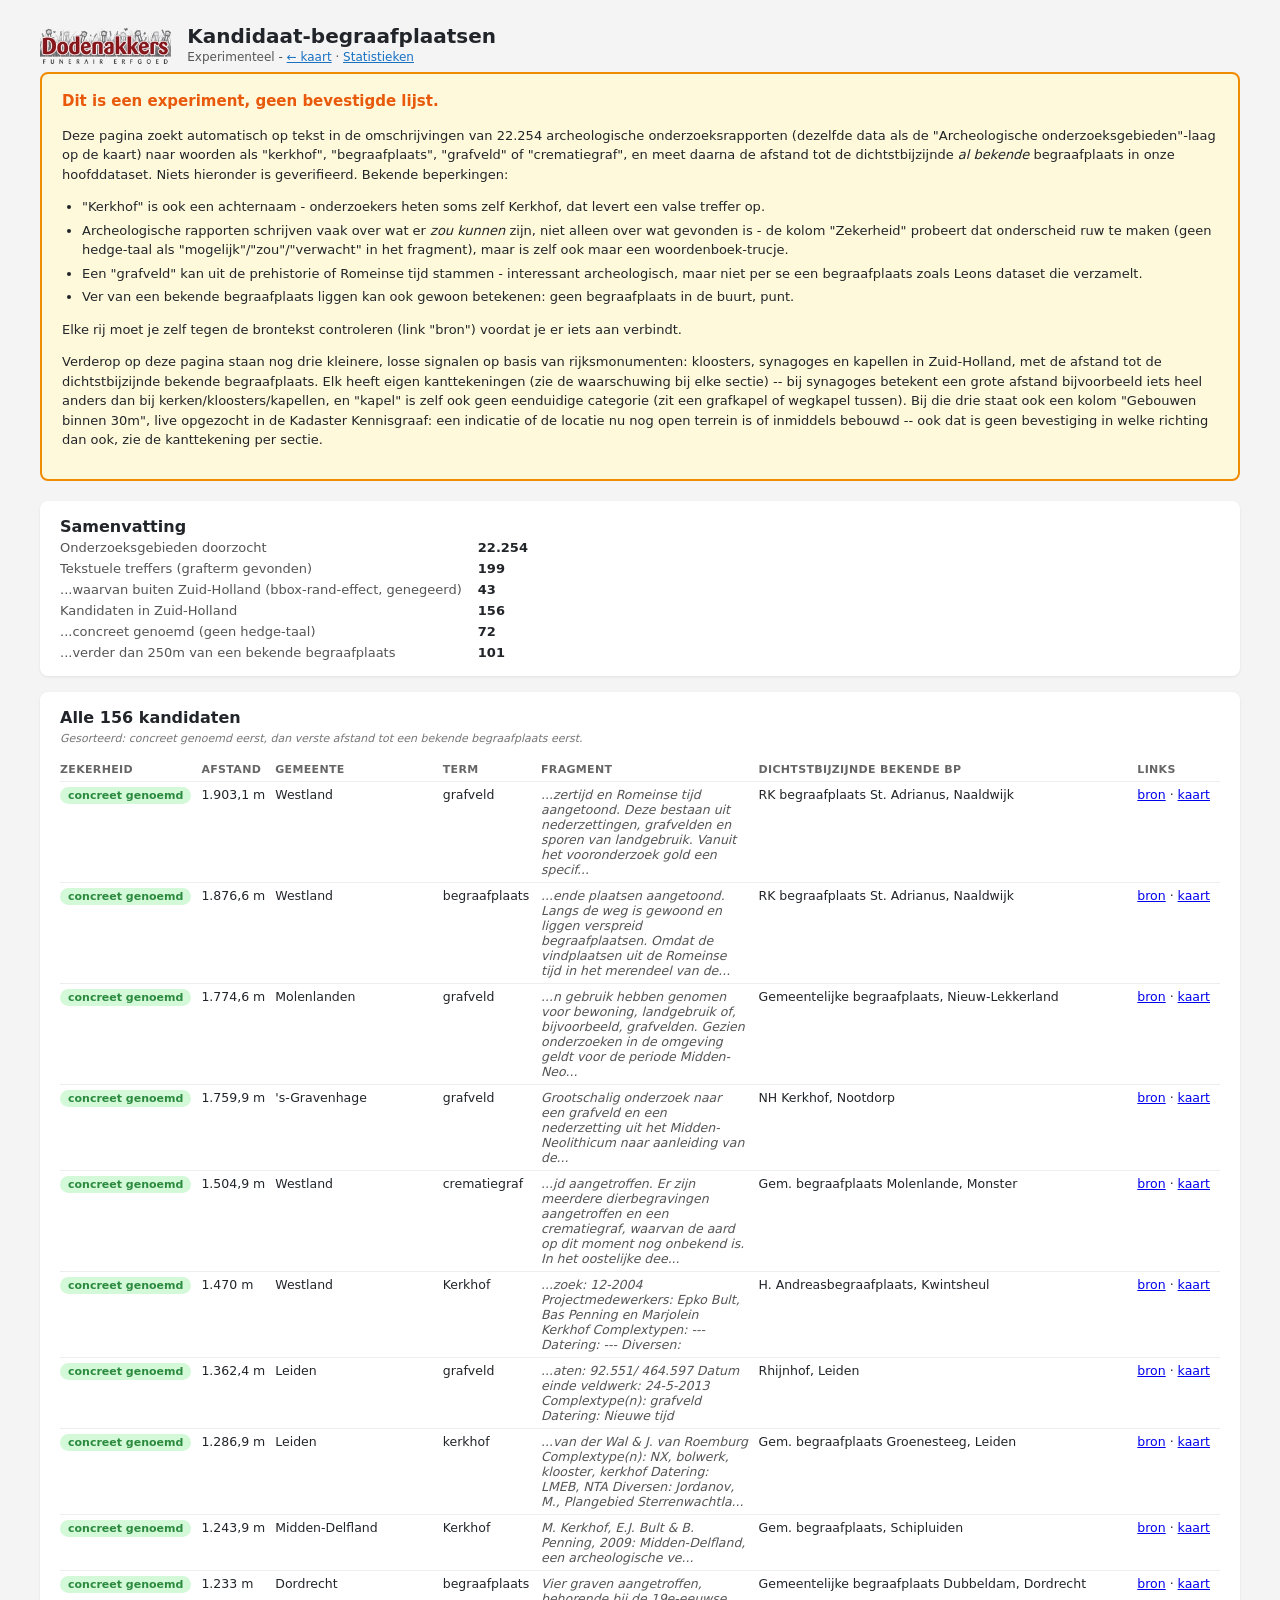
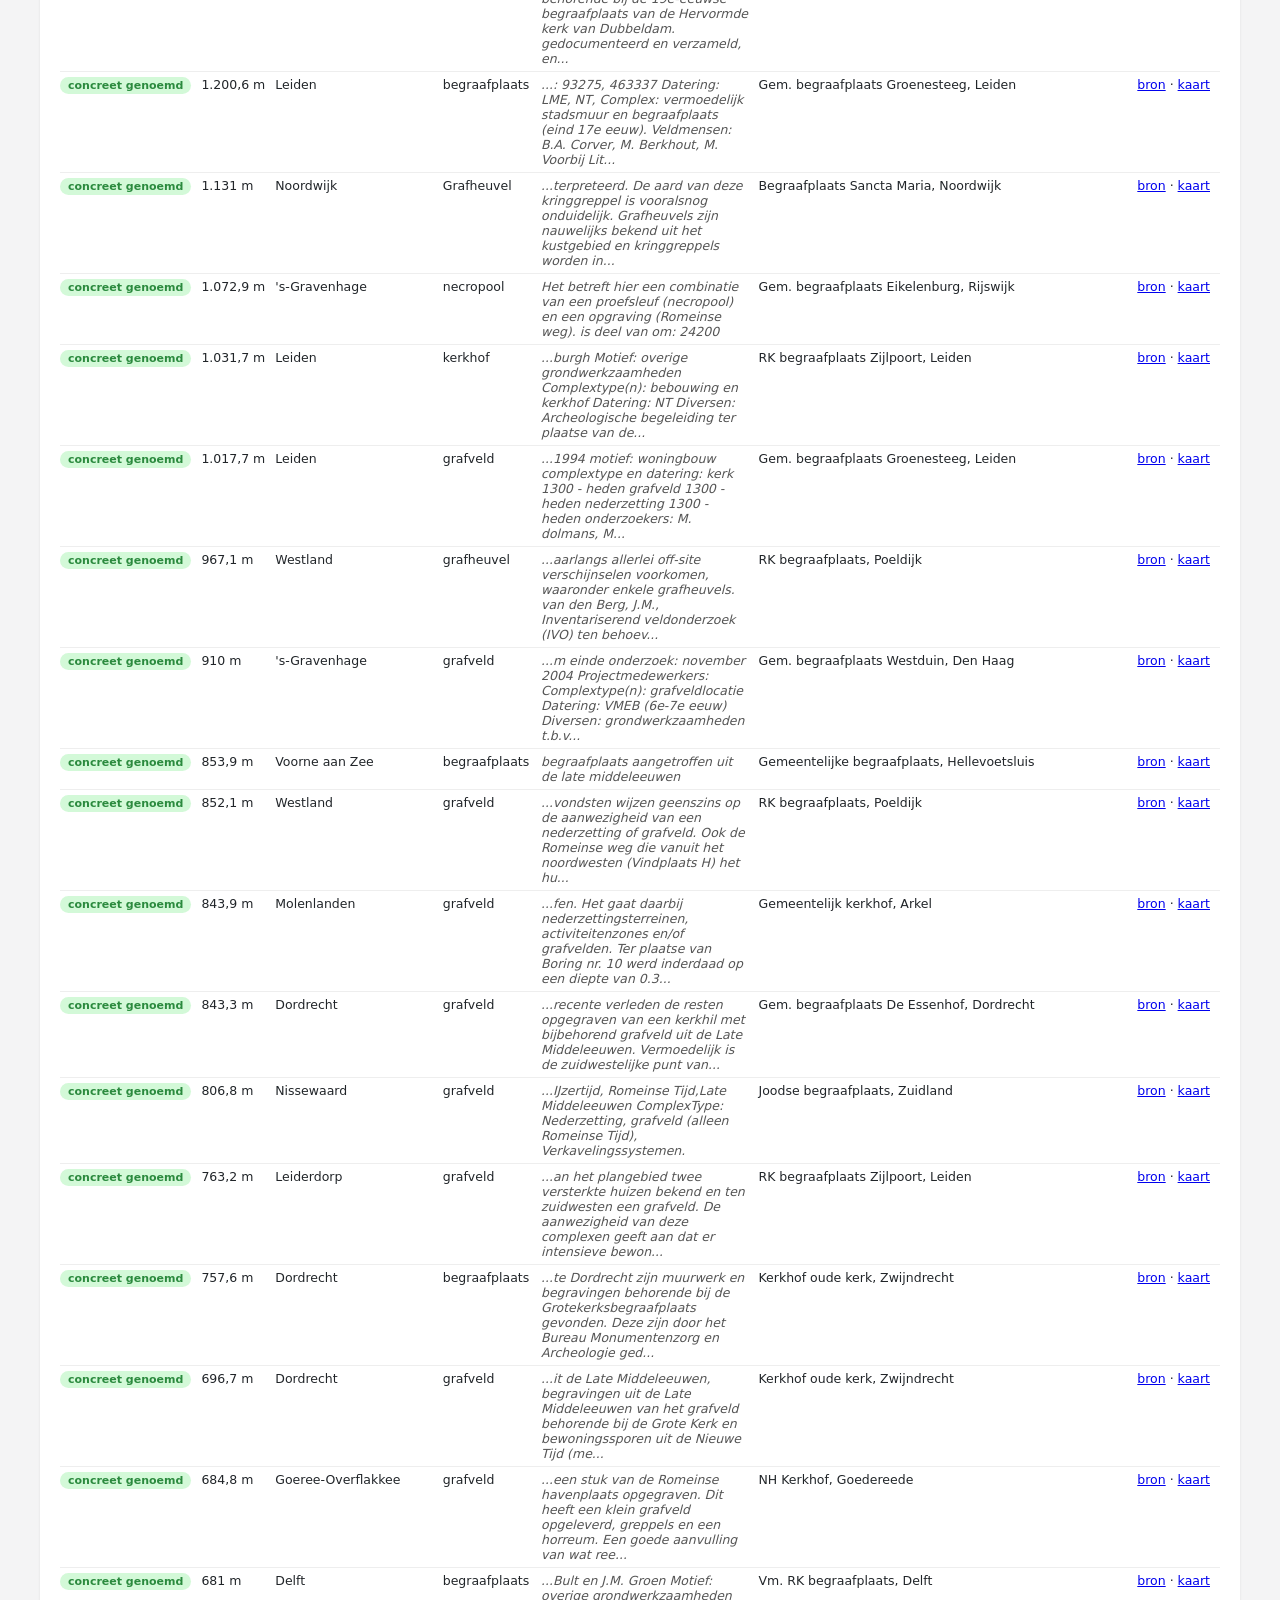
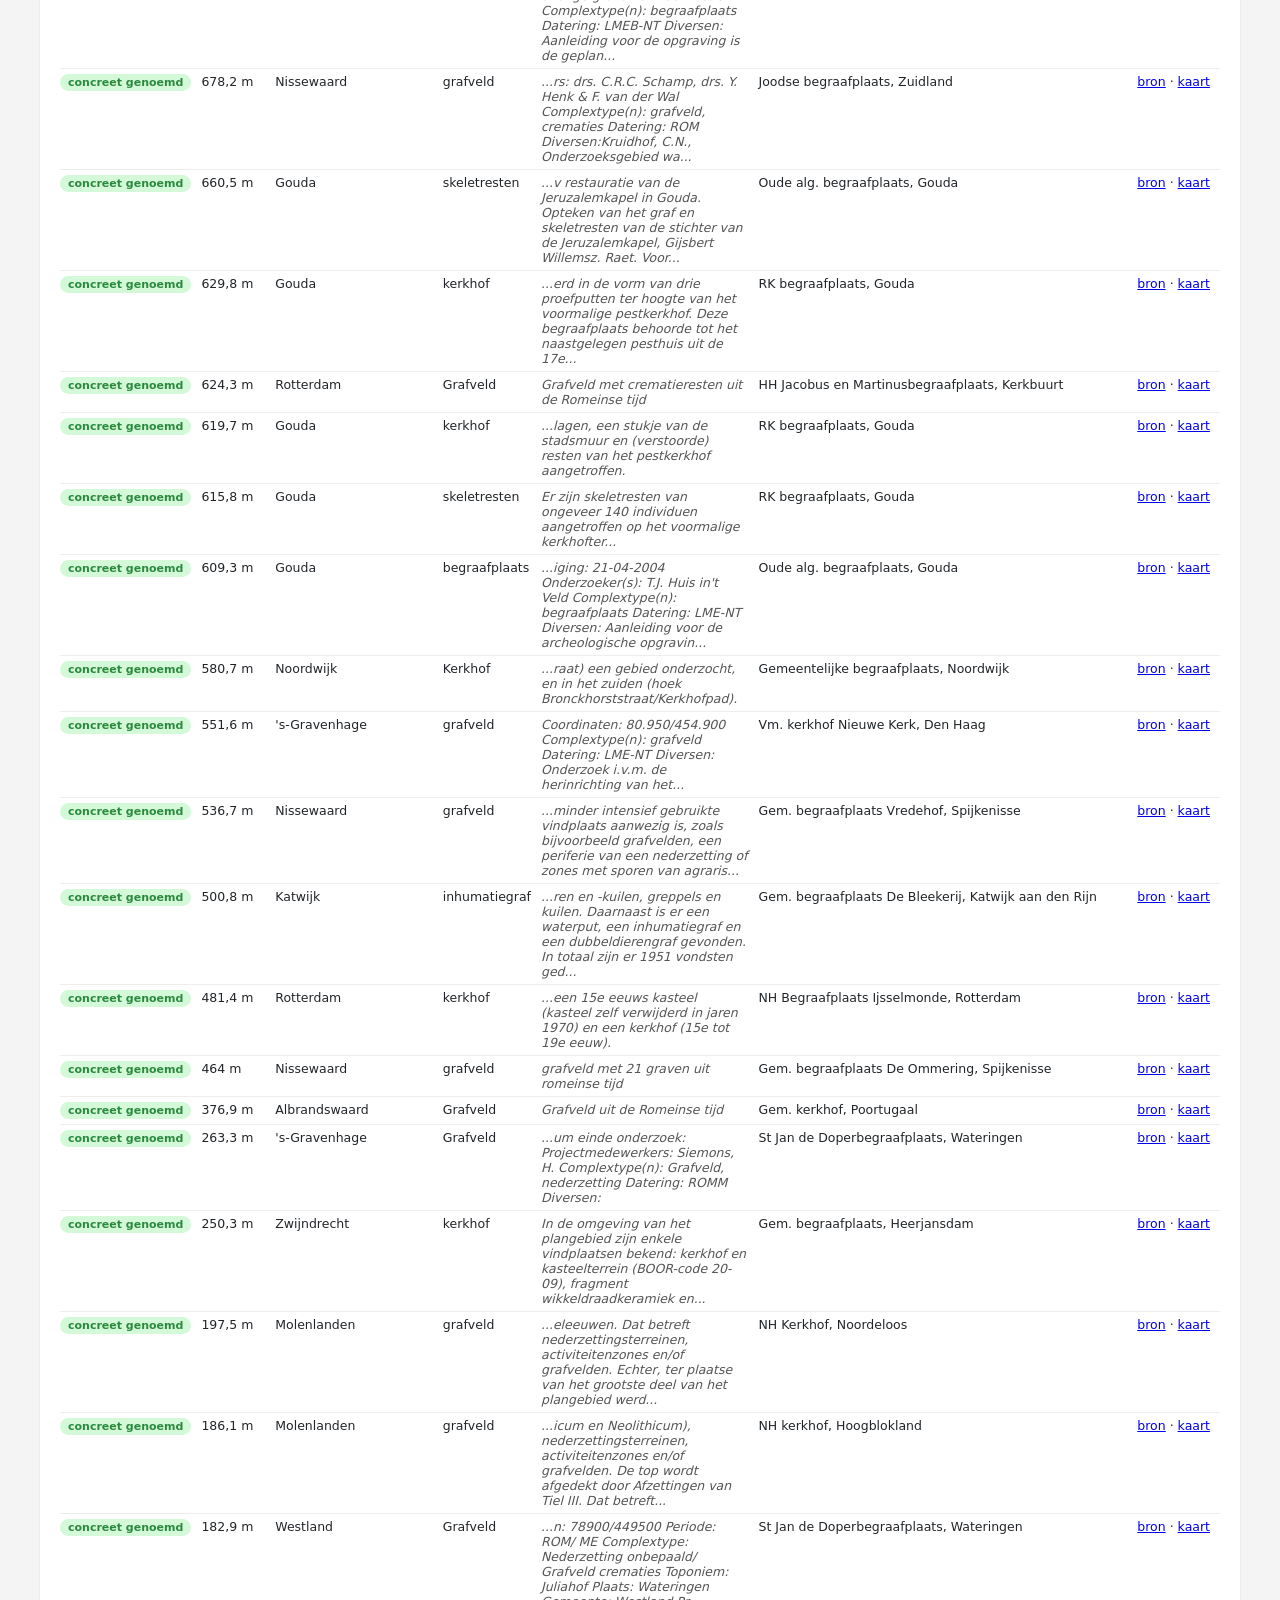
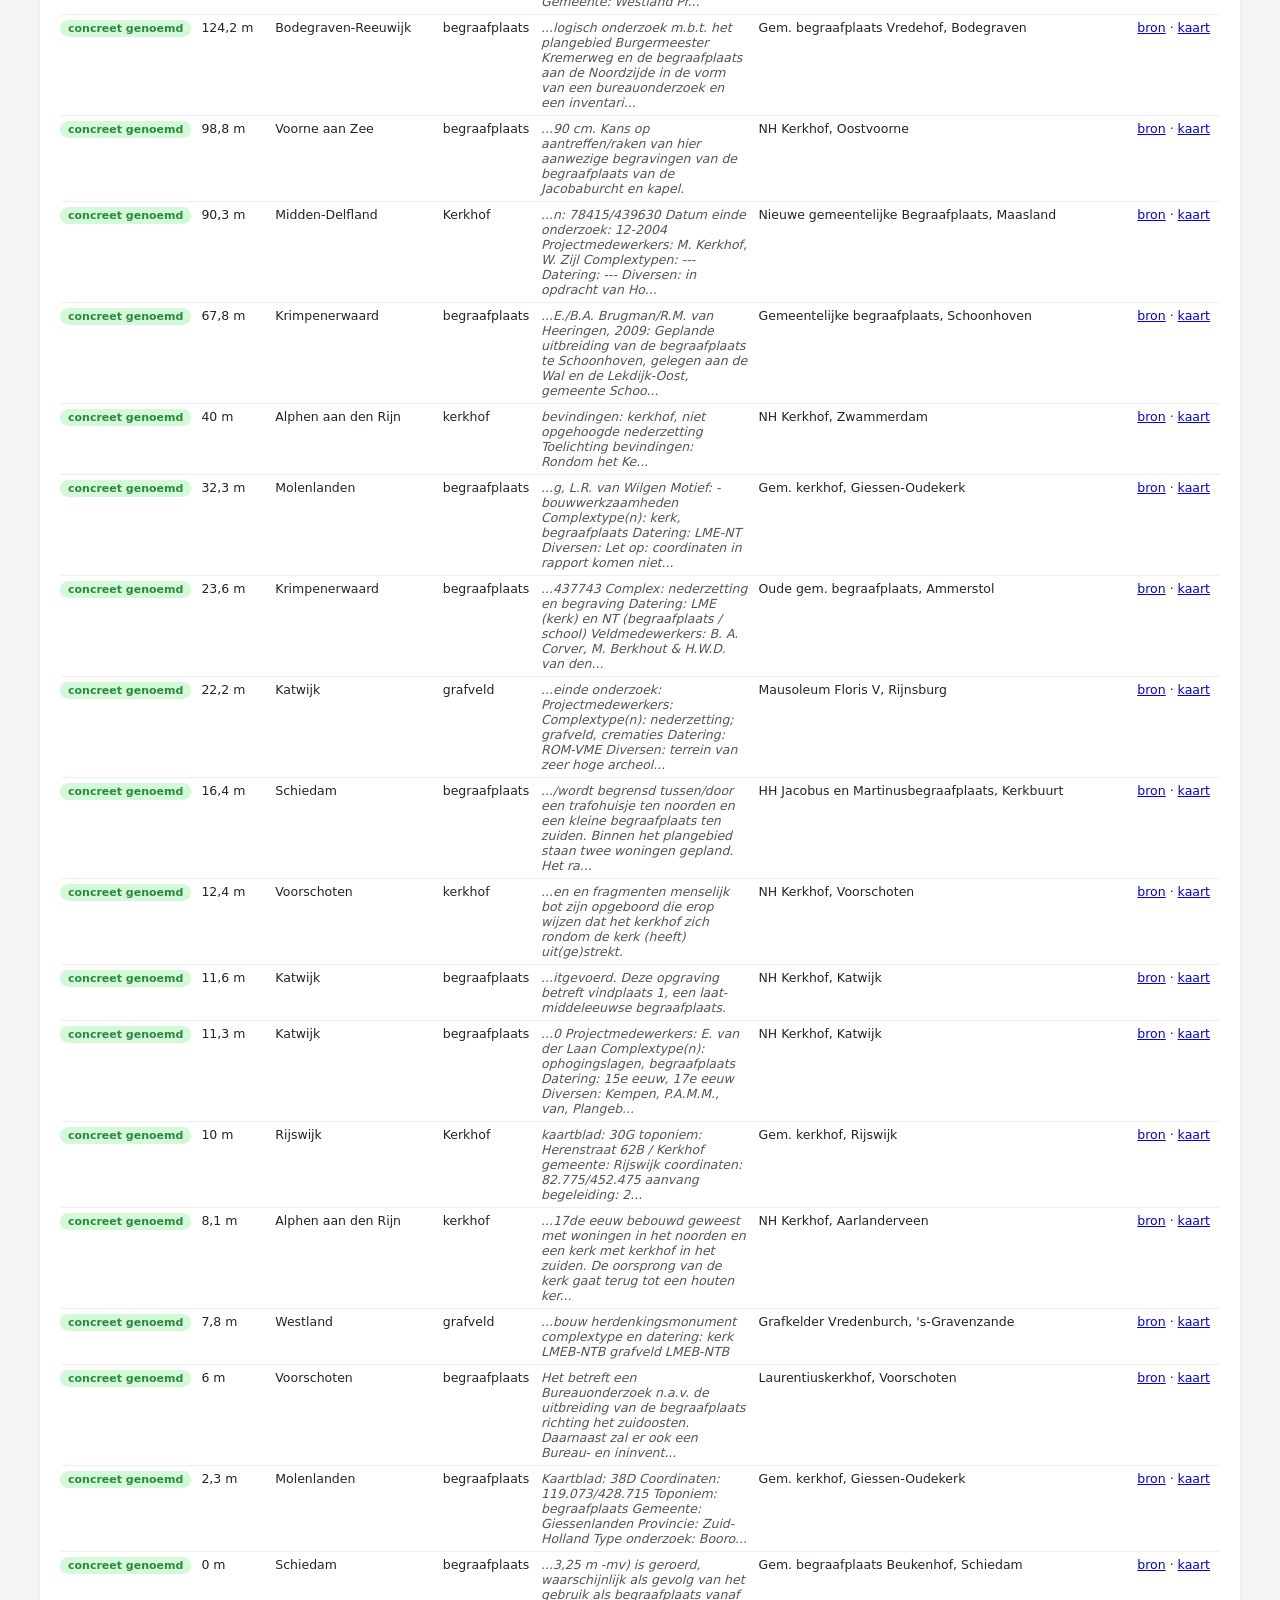
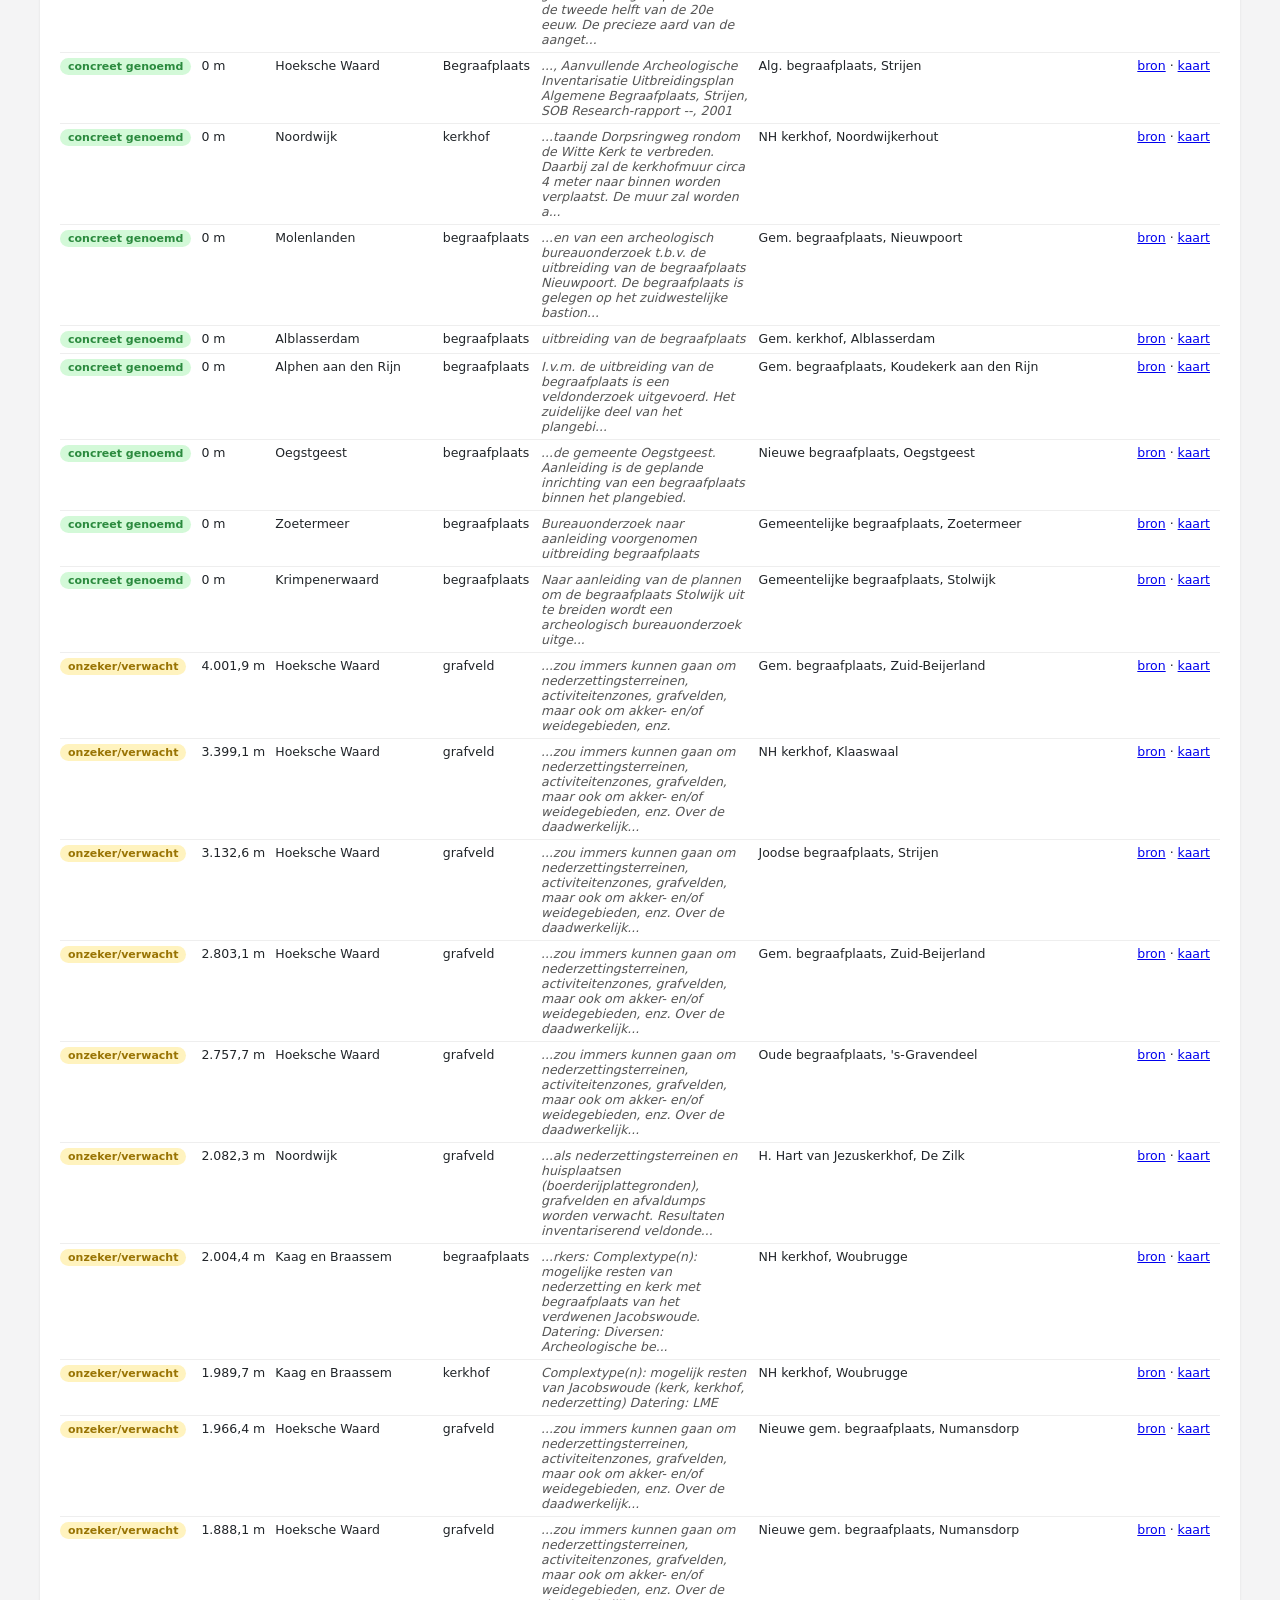
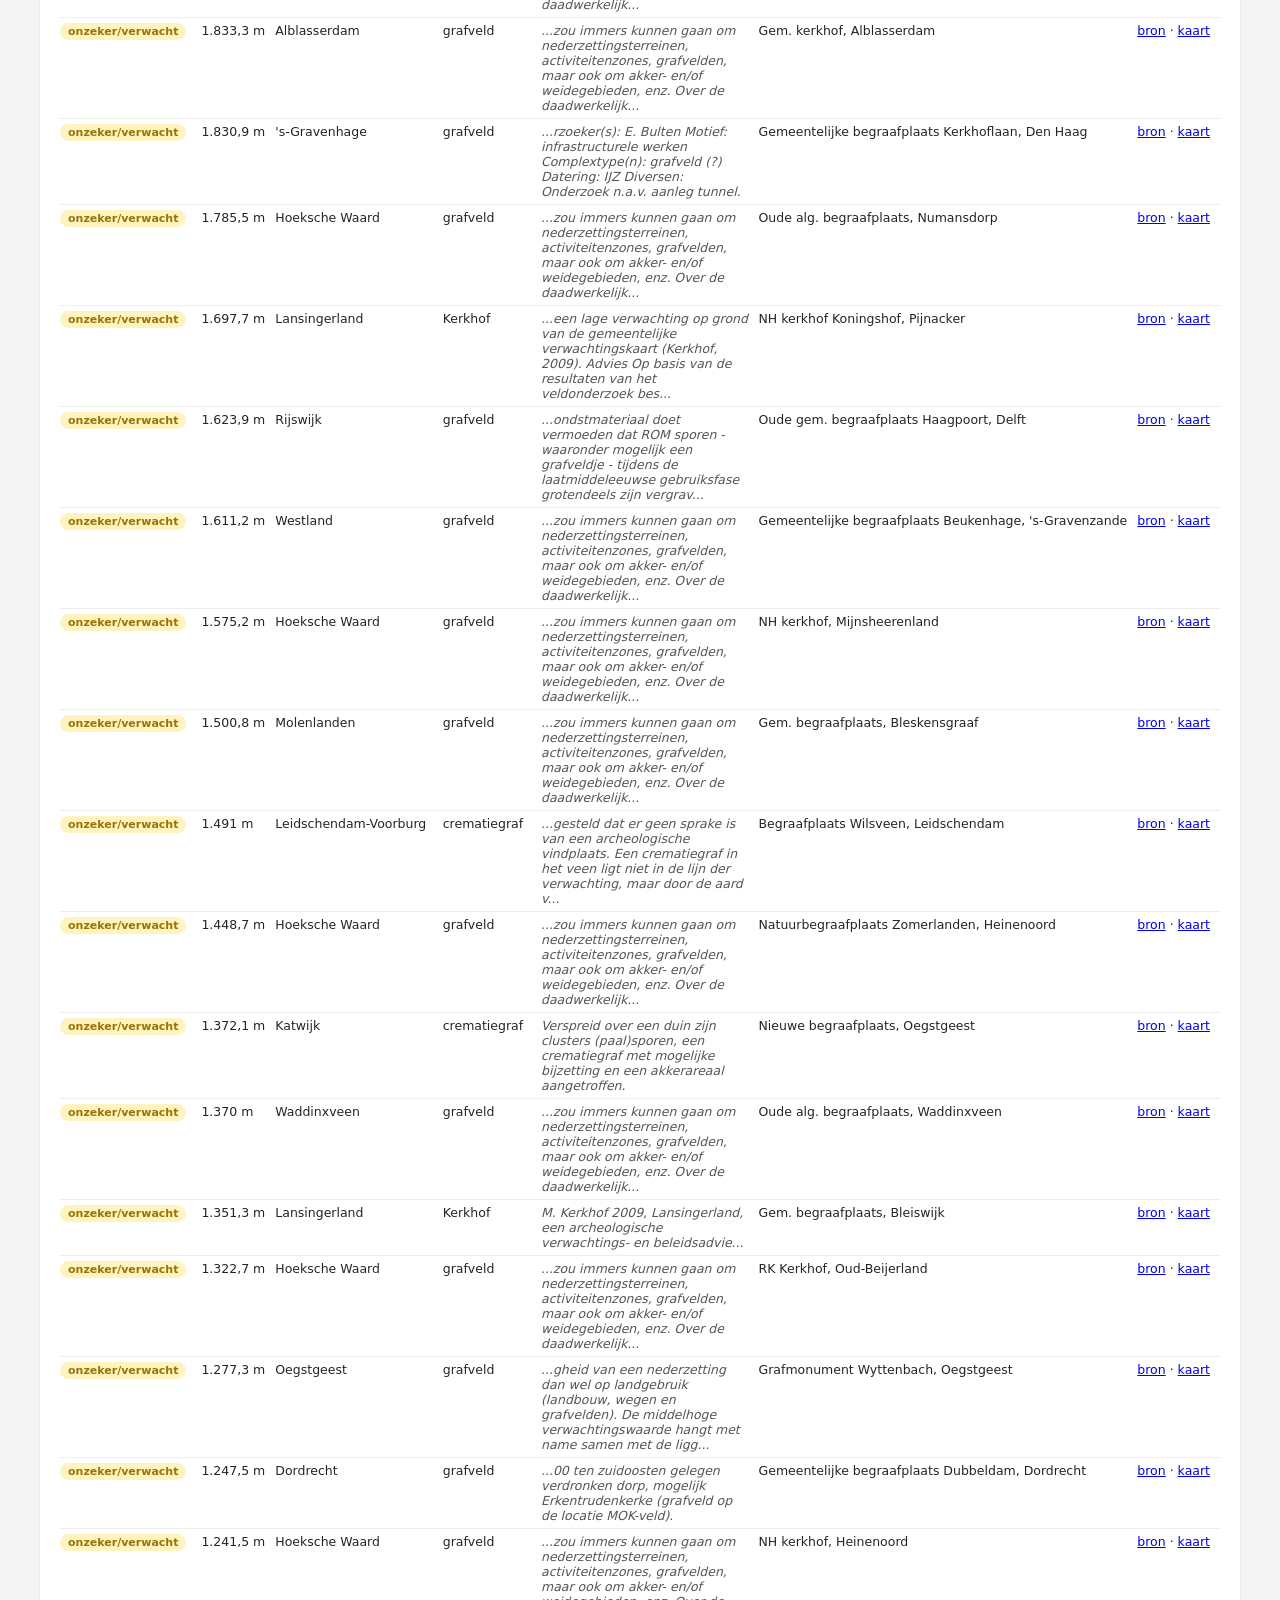
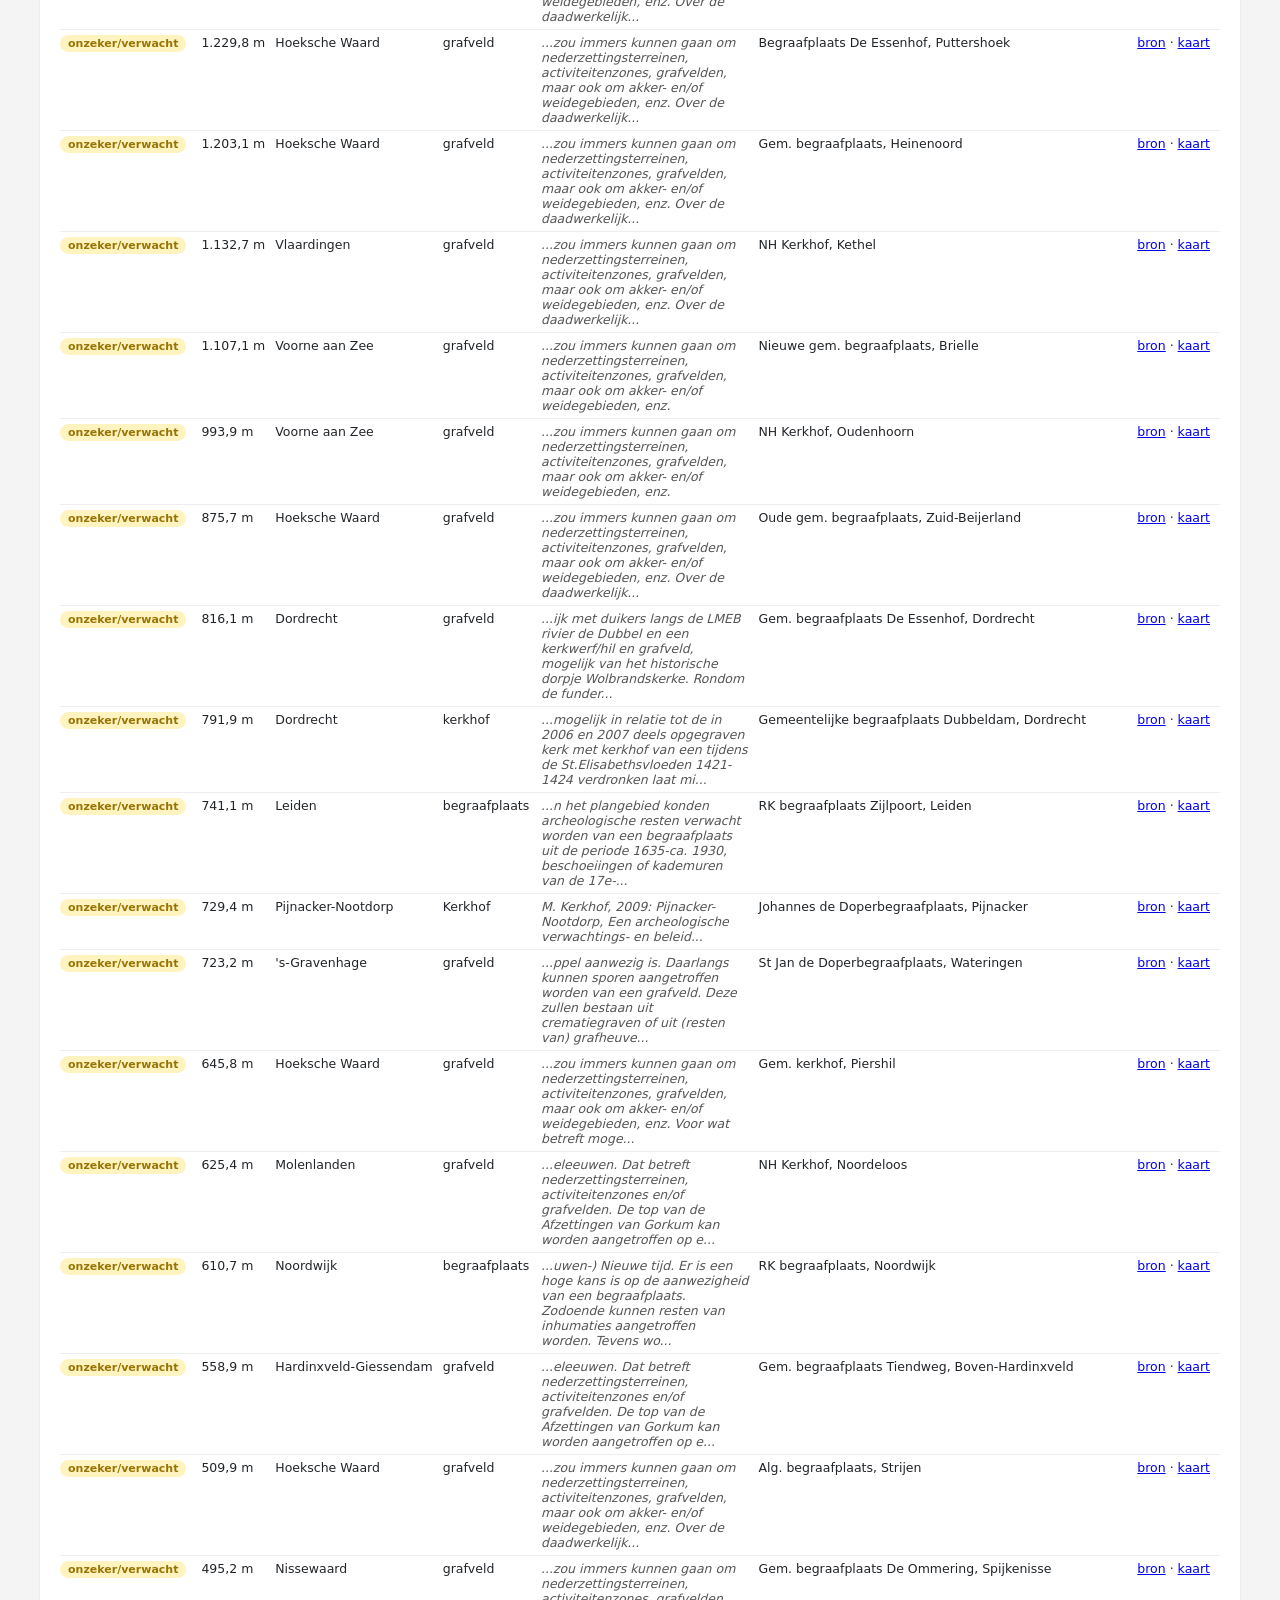
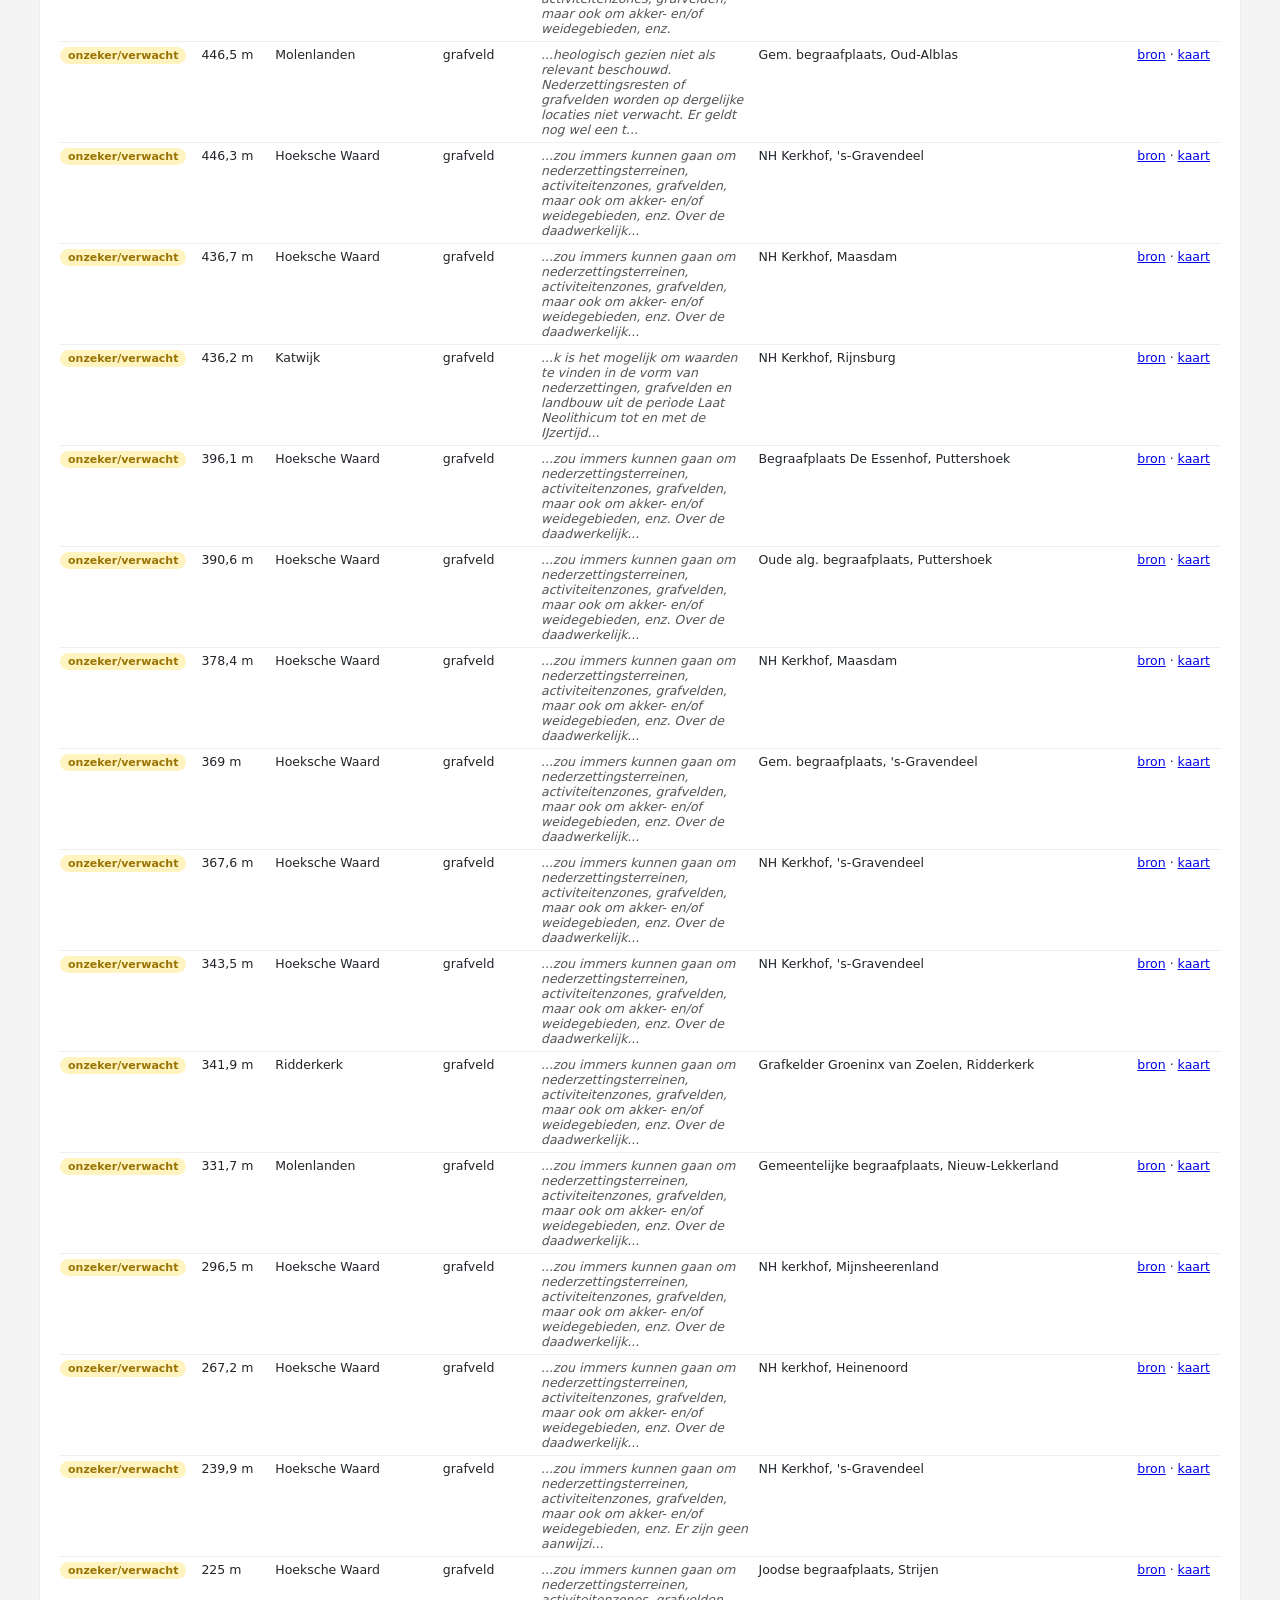
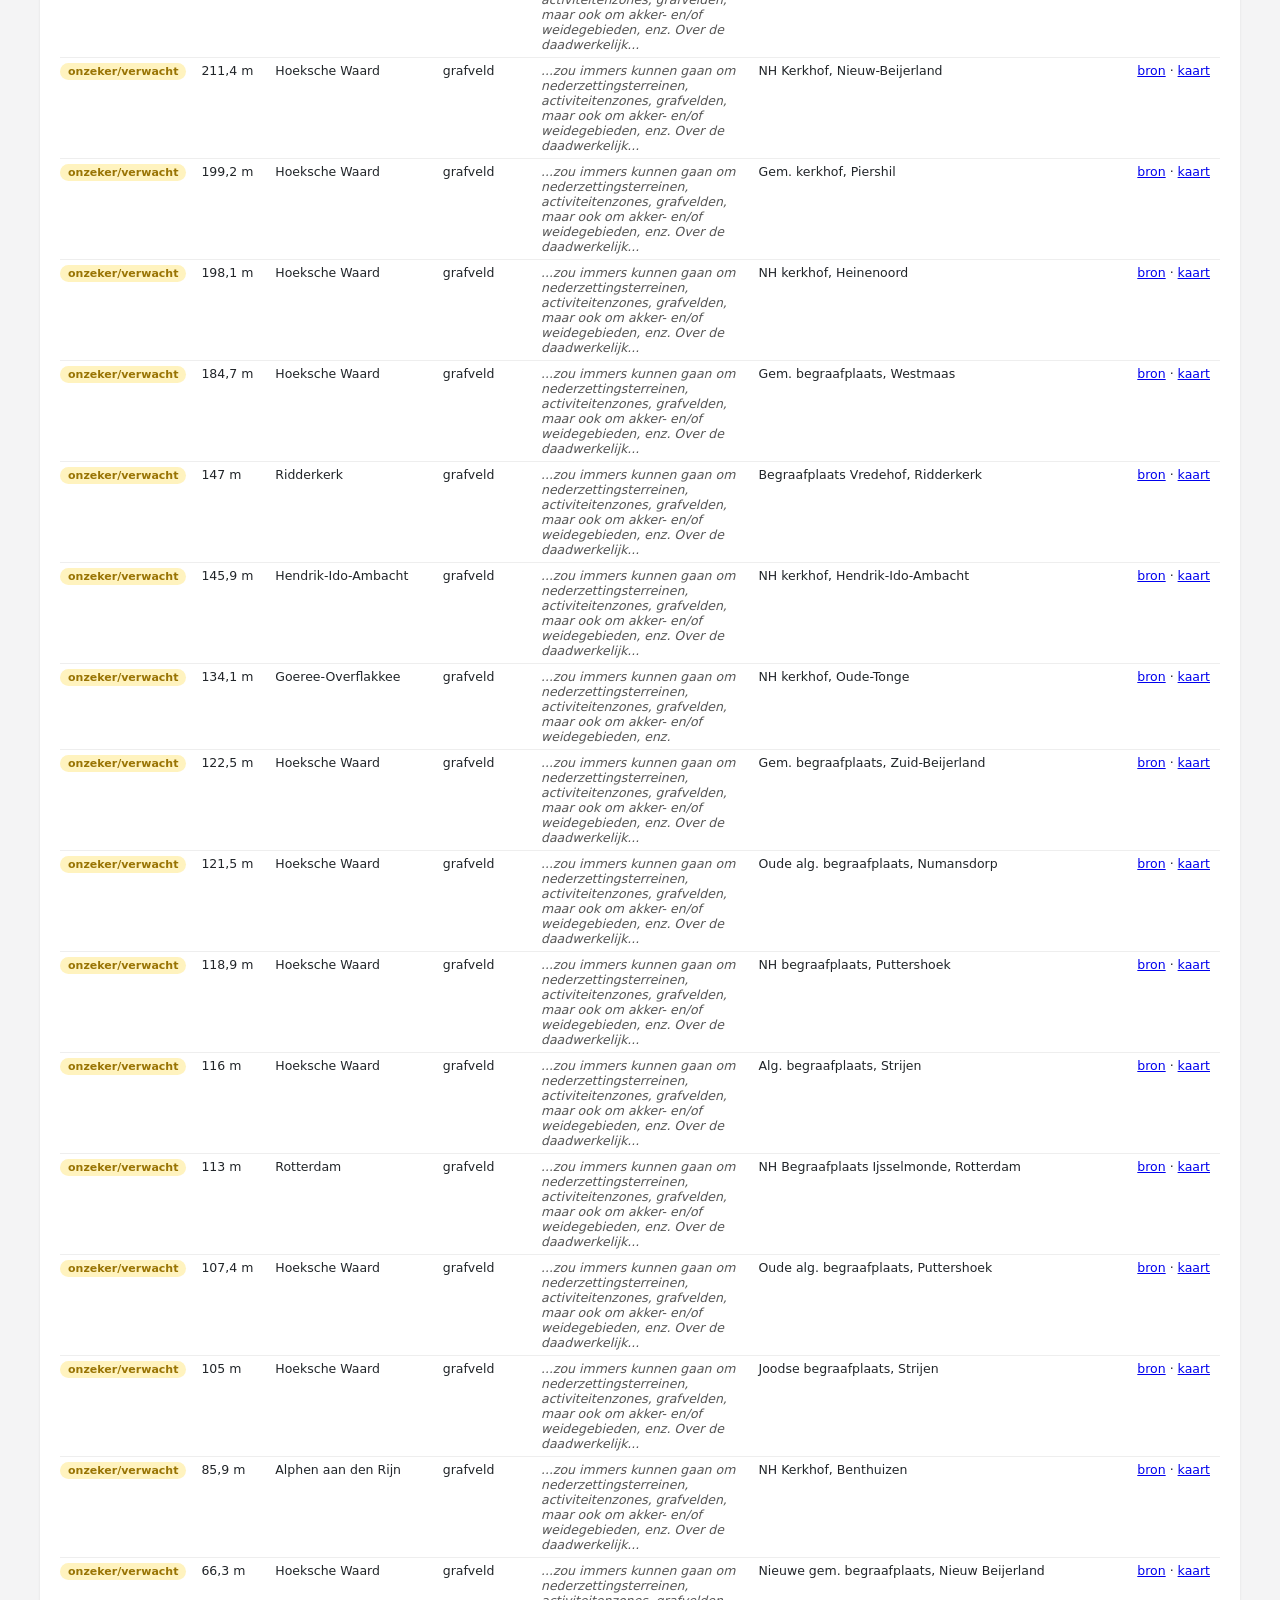
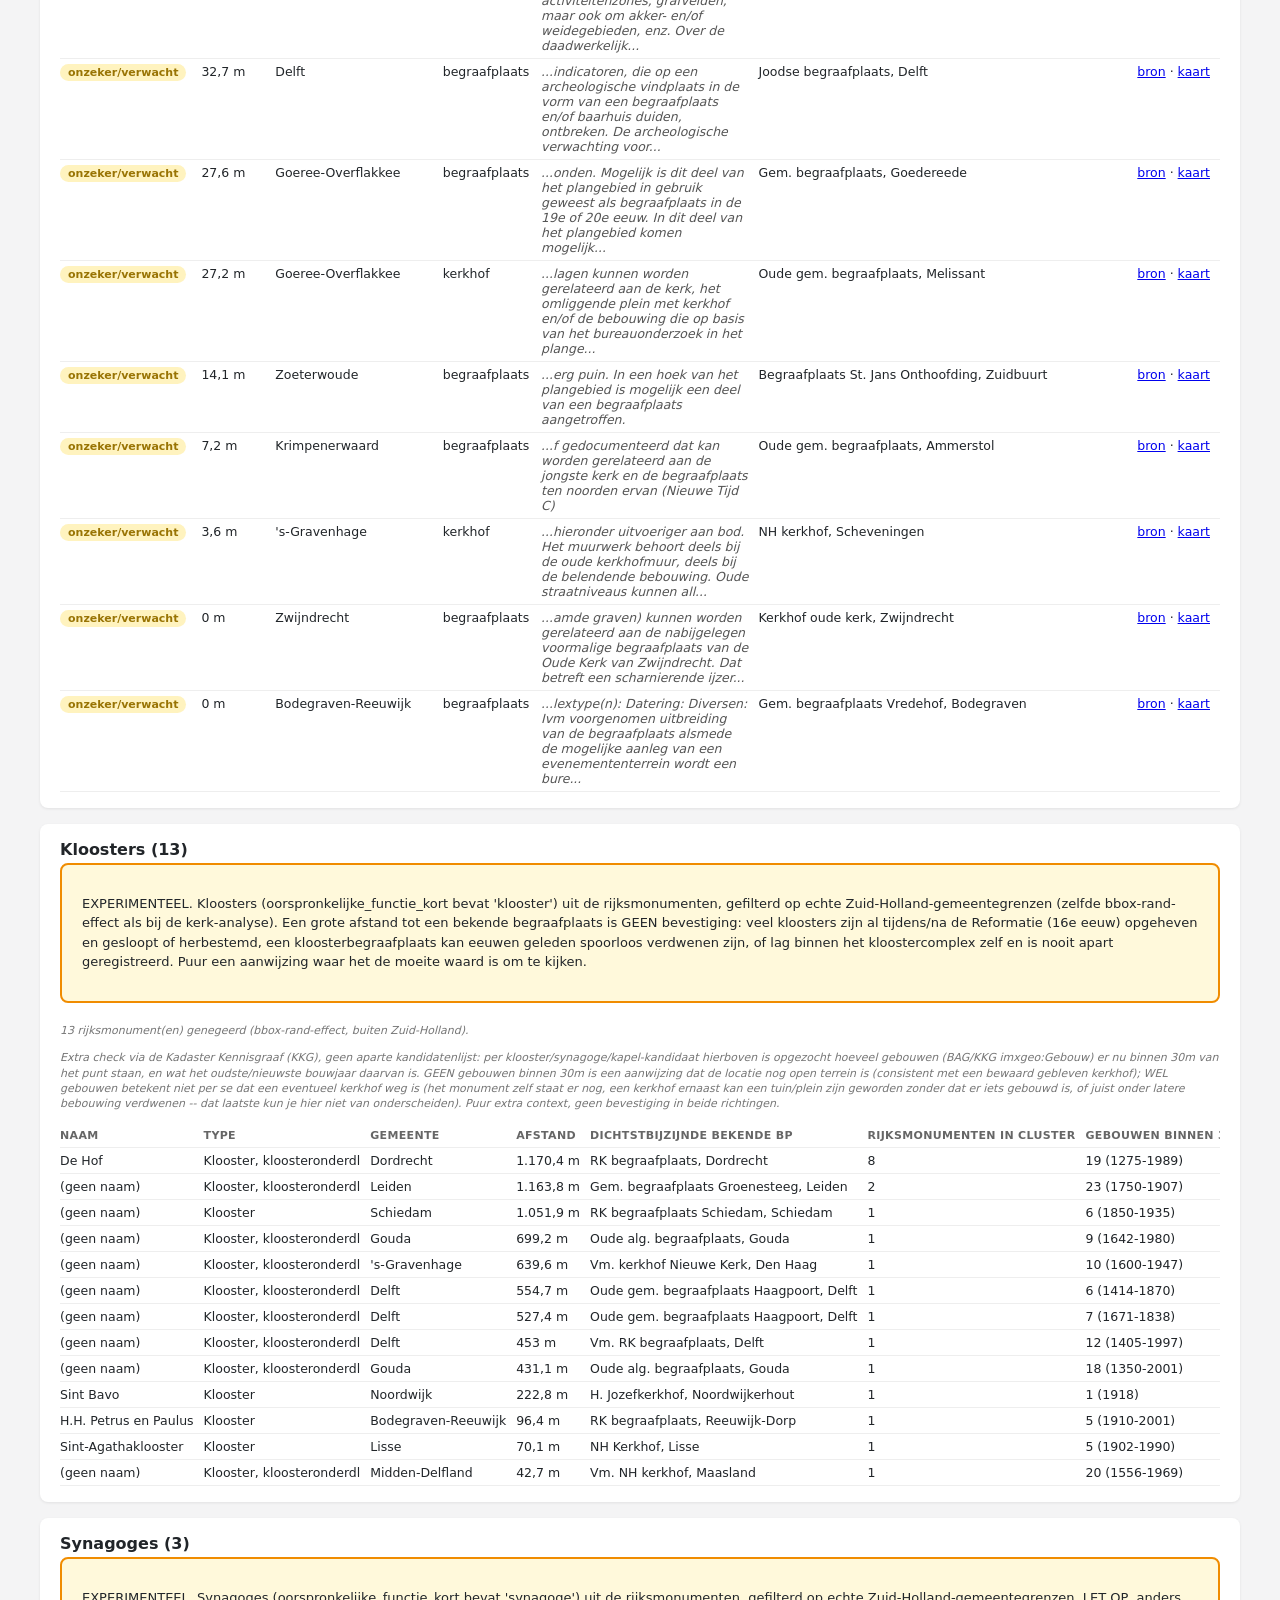
==== src/kandidaten.html @ d210efa4 "feat: kadaster-bebouwingscheck op klooster/synagoge/kapel-kandidaten (EXPERIMENTEEL) Wens van Joop: " ====
<!DOCTYPE html>
<html lang="nl">
<head>
  <meta charset="utf-8" />
  <title>Kandidaat-begraafplaatsen (experimenteel) - Dodenakkers Zuid-Holland</title>
  <meta name="viewport" content="width=device-width, initial-scale=1" />
  <link rel="icon" href="../images/Dodenakkers-logo-68015ff5.webp" type="image/webp" />
  <link rel="stylesheet" href="style.css" />
</head>
<body class="stats-page kandidaten-page">
  <div id="stats">
    <header class="stats-header">
      <img src="../images/Dodenakkers-logo-68015ff5.webp" alt="Dodenakkers" class="logo" />
      <div>
        <h1>Kandidaat-begraafplaatsen</h1>
        <p class="subtitle">Experimenteel - <a href="index.html">&larr; kaart</a> &middot; <a href="statistieken.html">Statistieken</a></p>
      </div>
    </header>

    <div class="warning-box">
      <strong>Dit is een experiment, geen bevestigde lijst.</strong>
      <p>
        Deze pagina zoekt automatisch op tekst in de omschrijvingen van 22.254 archeologische
        onderzoeksrapporten (dezelfde data als de "Archeologische onderzoeksgebieden"-laag op de kaart) naar
        woorden als "kerkhof", "begraafplaats", "grafveld" of "crematiegraf", en meet daarna de afstand tot
        de dichtstbijzijnde <em>al bekende</em> begraafplaats in onze hoofddataset. Niets hieronder is
        geverifieerd. Bekende beperkingen:
      </p>
      <ul>
        <li>"Kerkhof" is ook een achternaam - onderzoekers heten soms zelf Kerkhof, dat levert een valse
          treffer op.</li>
        <li>Archeologische rapporten schrijven vaak over wat er <em>zou kunnen</em> zijn, niet alleen over
          wat gevonden is - de kolom "Zekerheid" probeert dat onderscheid ruw te maken (geen hedge-taal als
          "mogelijk"/"zou"/"verwacht" in het fragment), maar is zelf ook maar een woordenboek-trucje.</li>
        <li>Een "grafveld" kan uit de prehistorie of Romeinse tijd stammen - interessant archeologisch, maar
          niet per se een begraafplaats zoals Leons dataset die verzamelt.</li>
        <li>Ver van een bekende begraafplaats liggen kan ook gewoon betekenen: geen begraafplaats in de buurt,
          punt.</li>
      </ul>
      <p>Elke rij moet je zelf tegen de brontekst controleren (link "bron") voordat je er iets aan verbindt.</p>
      <p>
        Verderop op deze pagina staan nog drie kleinere, losse signalen op basis van rijksmonumenten:
        kloosters, synagoges en kapellen in Zuid-Holland, met de afstand tot de dichtstbijzijnde bekende
        begraafplaats. Elk heeft eigen kanttekeningen (zie de waarschuwing bij elke sectie) -- bij synagoges
        betekent een grote afstand bijvoorbeeld iets heel anders dan bij kerken/kloosters/kapellen, en "kapel"
        is zelf ook geen eenduidige categorie (zit een grafkapel of wegkapel tussen). Bij die drie staat ook een
        kolom "Gebouwen binnen 30m", live opgezocht in de Kadaster Kennisgraaf: een indicatie of de locatie nu
        nog open terrein is of inmiddels bebouwd -- ook dat is geen bevestiging in welke richting dan ook, zie
        de kanttekening per sectie.
      </p>
    </div>

    <section id="kandidaten-samenvatting"></section>
    <section id="kandidaten-tabel"></section>
    <section id="kandidaten-kloosters"></section>
    <section id="kandidaten-synagoges"></section>
    <section id="kandidaten-kapellen"></section>

    <p id="stats-status" class="hint"></p>
  </div>

  <script src="kandidaten.js"></script>
</body>
</html>
---- src/style.css ----
html, body {
  margin: 0;
  padding: 0;
  height: 100%;
  font-family: system-ui, -apple-system, "Segoe UI", sans-serif;
}

#map {
  position: absolute;
  inset: 0;
}

#panel {
  position: absolute;
  top: 12px;
  left: 12px;
  z-index: 1;
  background: rgba(255, 255, 255, 0.95);
  border-radius: 8px;
  padding: 14px 16px;
  width: 260px;
  max-height: calc(100vh - 24px);
  overflow-y: auto;
  box-shadow: 0 2px 10px rgba(0, 0, 0, 0.2);
  font-size: 13px;
}

#panel-toggle {
  display: none;
}

/* Mobiel: het vaste zijpaneel neemt anders bijna het hele scherm in beslag
   zonder manier om het weg te tikken en de kaart te zien. Daarom hier breder
   (goed leesbaar/tikbaar) maar wegschuifbaar via een vaste knop die altijd
   boven het paneel blijft staan, ook als het paneel dicht is. */
@media (max-width: 700px) {
  #panel-toggle {
    display: flex;
    align-items: center;
    justify-content: center;
    position: absolute;
    bottom: 20px;
    right: 16px;
    z-index: 2;
    width: 48px;
    height: 48px;
    border-radius: 50%;
    border: none;
    background: #212529;
    color: #fff;
    font-size: 22px;
    line-height: 1;
    box-shadow: 0 2px 10px rgba(0, 0, 0, 0.3);
    cursor: pointer;
  }

  #panel {
    width: calc(100vw - 24px);
    box-sizing: border-box;
    transition: transform 0.25s ease;
  }

  #panel.collapsed {
    transform: translateX(calc(-100% - 24px));
  }
}

#panel .brand {
  margin: 0 0 8px;
}

#panel .brand .logo {
  height: 32px;
  width: auto;
  display: block;
}

/* Type-schaal: 3 maten i.p.v. de 6 (16/13/12.5/12/11.5/11px) die er stonden
   -- organisch gegroeid doordat elke kleine toevoeging zijn eigen maatje
   kreeg, zonder bewuste hiërarchie. 16px = titel, 13px (#panel's basis,
   hierboven) = leestekst (labels, checkboxes), 11px = alle "meta"-tekst
   hieronder (subtitel, hints, tellingen, kopjes, invoervelden, statusregel). */
#panel h1 {
  font-size: 16px;
  margin: 0 0 2px;
}

#panel .subtitle {
  margin: 0 0 10px;
  color: #555;
  font-size: 11px;
}

#panel .intro {
  margin: 0 0 12px;
  padding-bottom: 12px;
  border-bottom: 1px solid #ddd;
  color: #444;
  font-size: 11px;
  line-height: 1.5;
}

.filter-summary {
  margin: 0 0 6px;
  font-size: 11px;
  color: #666;
}

#filter-reset {
  font-size: 11px;
  padding: 2px 8px;
  margin-bottom: 8px;
  cursor: pointer;
}

.filter-group-heading {
  font-size: 11px;
  text-transform: uppercase;
  letter-spacing: 0.03em;
  color: #666;
  margin: 10px 0 2px;
}

.filter-group-heading .hint {
  text-transform: none;
  letter-spacing: normal;
}

.count {
  /* #767676 i.p.v. het eerdere #888 -- dat haalde maar 3.54:1 contrast op
     wit, onder de WCAG 2.1 AA-drempel van 4.5:1 voor deze 11px-tekst. */
  color: #767676;
  font-size: 11px;
}

.hint {
  /* #767676 i.p.v. het eerdere #999 -- dat haalde maar 2.85:1 contrast op
     wit, ruim onder de WCAG 2.1 AA-drempel van 4.5:1 voor deze 11px-tekst. */
  color: #767676;
  font-size: 11px;
  font-style: italic;
}

p.hint {
  margin: 8px 0 0;
  line-height: 1.4;
}

.threshold-row {
  display: flex;
  align-items: center;
  gap: 8px;
  margin: 6px 0 2px 22px;
}

.threshold-row input[type="range"] {
  flex: 1;
}

.threshold-row span {
  font-size: 11px;
  color: #555;
  min-width: 44px;
}

#panel details.panel-section summary {
  font-size: 11px;
  text-transform: uppercase;
  letter-spacing: 0.03em;
  color: #333;
  margin: 14px 0 6px;
  border-top: 1px solid #ddd;
  padding-top: 10px;
  cursor: pointer;
}

#panel details.panel-section:first-of-type summary {
  border-top: none;
  padding-top: 0;
}

#panel details.panel-section[open] summary {
  margin-bottom: 6px;
}

#panel label {
  display: block;
  margin: 4px 0;
  cursor: pointer;
}

#panel label.sub {
  margin-left: 18px;
  font-size: 11px;
  color: #555;
}

.legend-item {
  display: flex;
  align-items: center;
  gap: 6px;
  margin: 4px 0;
  transition: opacity 0.15s ease;
}

.legend-item.inactive {
  opacity: 0.35;
}

.swatch {
  display: inline-block;
  width: 14px;
  height: 14px;
  border-radius: 3px;
  flex: none;
}

.swatch.dot {
  border-radius: 50%;
}

.swatch.outline {
  background: transparent;
  border: 2px solid;
}

#functie-search,
#search-naam-plaats {
  width: 100%;
  box-sizing: border-box;
  padding: 4px 6px;
  font-size: 11px;
  margin-bottom: 4px;
}

#functie-select {
  width: 100%;
  box-sizing: border-box;
  font-size: 11px;
}

#functie-select option {
  padding: 1px 2px;
}

#functie-clear {
  margin-top: 4px;
  font-size: 11px;
  cursor: pointer;
}

#status {
  color: #555;
  font-size: 11px;
  margin-top: 12px;
}

/* Formuliervelden/knoppen erven font-family niet automatisch van body (de
   browser geeft ze standaard het systeem-UI-font) -- expliciet gelijktrekken
   zodat ze niet in een ander lettertype ogen dan de rest van het paneel. */
#panel input,
#panel select,
#panel button {
  font-family: inherit;
}

.maplibregl-popup-content {
  font-size: 13px;
  max-width: 260px;
}

.maplibregl-popup-content h3 {
  margin: 0 0 6px;
  font-size: 14px;
}

.maplibregl-popup-content dl {
  margin: 0;
}

.maplibregl-popup-content dt {
  font-weight: 600;
  color: #555;
  margin-top: 4px;
}

.maplibregl-popup-content dd {
  margin: 0;
}

/* De standaard MapLibre-attributielinks (rechtsonder) zijn alleen via
   kleur te onderscheiden van de omringende tekst (2.02:1 contrast, WCAG
   2.1 SC 1.4.1) -- underline maakt ze ook zonder kleurwaarneming
   herkenbaar als link. */
.maplibregl-ctrl-attrib a {
  text-decoration: underline;
}

/* Link- en exportknoppen: eigen kaart-controls i.p.v. paneelknoppen (zie
   toelichting bij LinkControl/ExportControl in app.js), dus ook eigen
   breedte -- MapLibre's standaard .maplibregl-ctrl-group-knoppen zijn
   29x29px vierkant voor icon-only gebruik, te smal voor leesbare tekst. */
.dodenakkers-link-ctrl button,
.dodenakkers-export-ctrl button {
  width: auto;
  height: 26px;
  padding: 0 8px;
  font-size: 11px;
  font-family: inherit;
  white-space: nowrap;
}

/* --- Statistiekenpagina (src/statistieken.html) ---------------------- */

body.stats-page {
  background: #f4f4f5;
  color: #212529;
}

#stats {
  max-width: 900px;
  margin: 0 auto;
  padding: 24px 20px 60px;
}

.stats-header {
  display: flex;
  align-items: center;
  gap: 16px;
  margin-bottom: 8px;
}

.stats-header .logo {
  height: 40px;
  width: auto;
  flex: none;
}

.stats-header h1 {
  font-size: 20px;
  margin: 0 0 2px;
}

.stats-header .subtitle {
  margin: 0;
  color: #555;
  font-size: 12px;
}

.stats-header .subtitle a {
  color: #1971c2;
}

#stats .intro {
  color: #555;
  font-size: 13px;
  line-height: 1.5;
  margin: 12px 0 28px;
  padding-bottom: 16px;
  border-bottom: 1px solid #ddd;
}

.stats-section {
  background: #fff;
  border-radius: 8px;
  padding: 16px 20px;
  margin-bottom: 16px;
  box-shadow: 0 1px 3px rgba(0, 0, 0, 0.08);
}

.stats-section h2 {
  font-size: 16px;
  margin: 0 0 4px;
}

.stats-section h3 {
  font-size: 13px;
  color: #333;
  margin: 18px 0 8px;
}

.stats-section > .hint {
  margin: 0 0 12px;
}

.stats-kv {
  display: grid;
  grid-template-columns: max-content 1fr;
  column-gap: 16px;
  row-gap: 6px;
  margin: 0;
  font-size: 13px;
}

.stats-kv dt {
  color: #555;
  white-space: nowrap;
}

.stats-kv dd {
  margin: 0;
  font-weight: 600;
}

.stats-table-wrap {
  overflow-x: auto;
}

.stats-table {
  width: 100%;
  border-collapse: collapse;
  font-size: 12.5px;
}

.stats-table th,
.stats-table td {
  text-align: left;
  padding: 5px 10px 5px 0;
  border-bottom: 1px solid #eee;
  white-space: nowrap;
}

.stats-table th {
  color: #666;
  font-weight: 600;
  text-transform: uppercase;
  font-size: 11px;
  letter-spacing: 0.03em;
}

.stats-table tbody tr:hover {
  background: #f8f9fa;
}

@media (max-width: 700px) {
  #stats {
    padding: 16px 12px 40px;
  }
  .stats-header .logo {
    height: 32px;
  }
}

/* --- Kandidaat-begraafplaatsen (src/kandidaten.html, EXPERIMENTEEL) --- */

.kandidaten-page #stats {
  max-width: 1200px;
}

.warning-box {
  background: #fff9db;
  border: 2px solid #f08c00;
  border-radius: 8px;
  padding: 16px 20px;
  margin-bottom: 20px;
  font-size: 13px;
  line-height: 1.5;
}

.warning-box strong {
  display: block;
  font-size: 15px;
  color: #e8590c;
  margin-bottom: 6px;
}

.warning-box ul {
  margin: 8px 0;
  padding-left: 20px;
}

.warning-box li {
  margin: 4px 0;
}

.badge {
  display: inline-block;
  padding: 2px 8px;
  border-radius: 10px;
  font-size: 11px;
  font-weight: 600;
  white-space: nowrap;
}

.badge-concreet {
  background: #d3f9d8;
  color: #2b8a3e;
}

.badge-onzeker {
  background: #fff3bf;
  color: #997404;
}

.kandidaten-table .fragment-cell {
  white-space: normal;
  max-width: 420px;
  font-style: italic;
  color: #555;
}

.kandidaten-table td,
.kandidaten-table th {
  vertical-align: top;
}
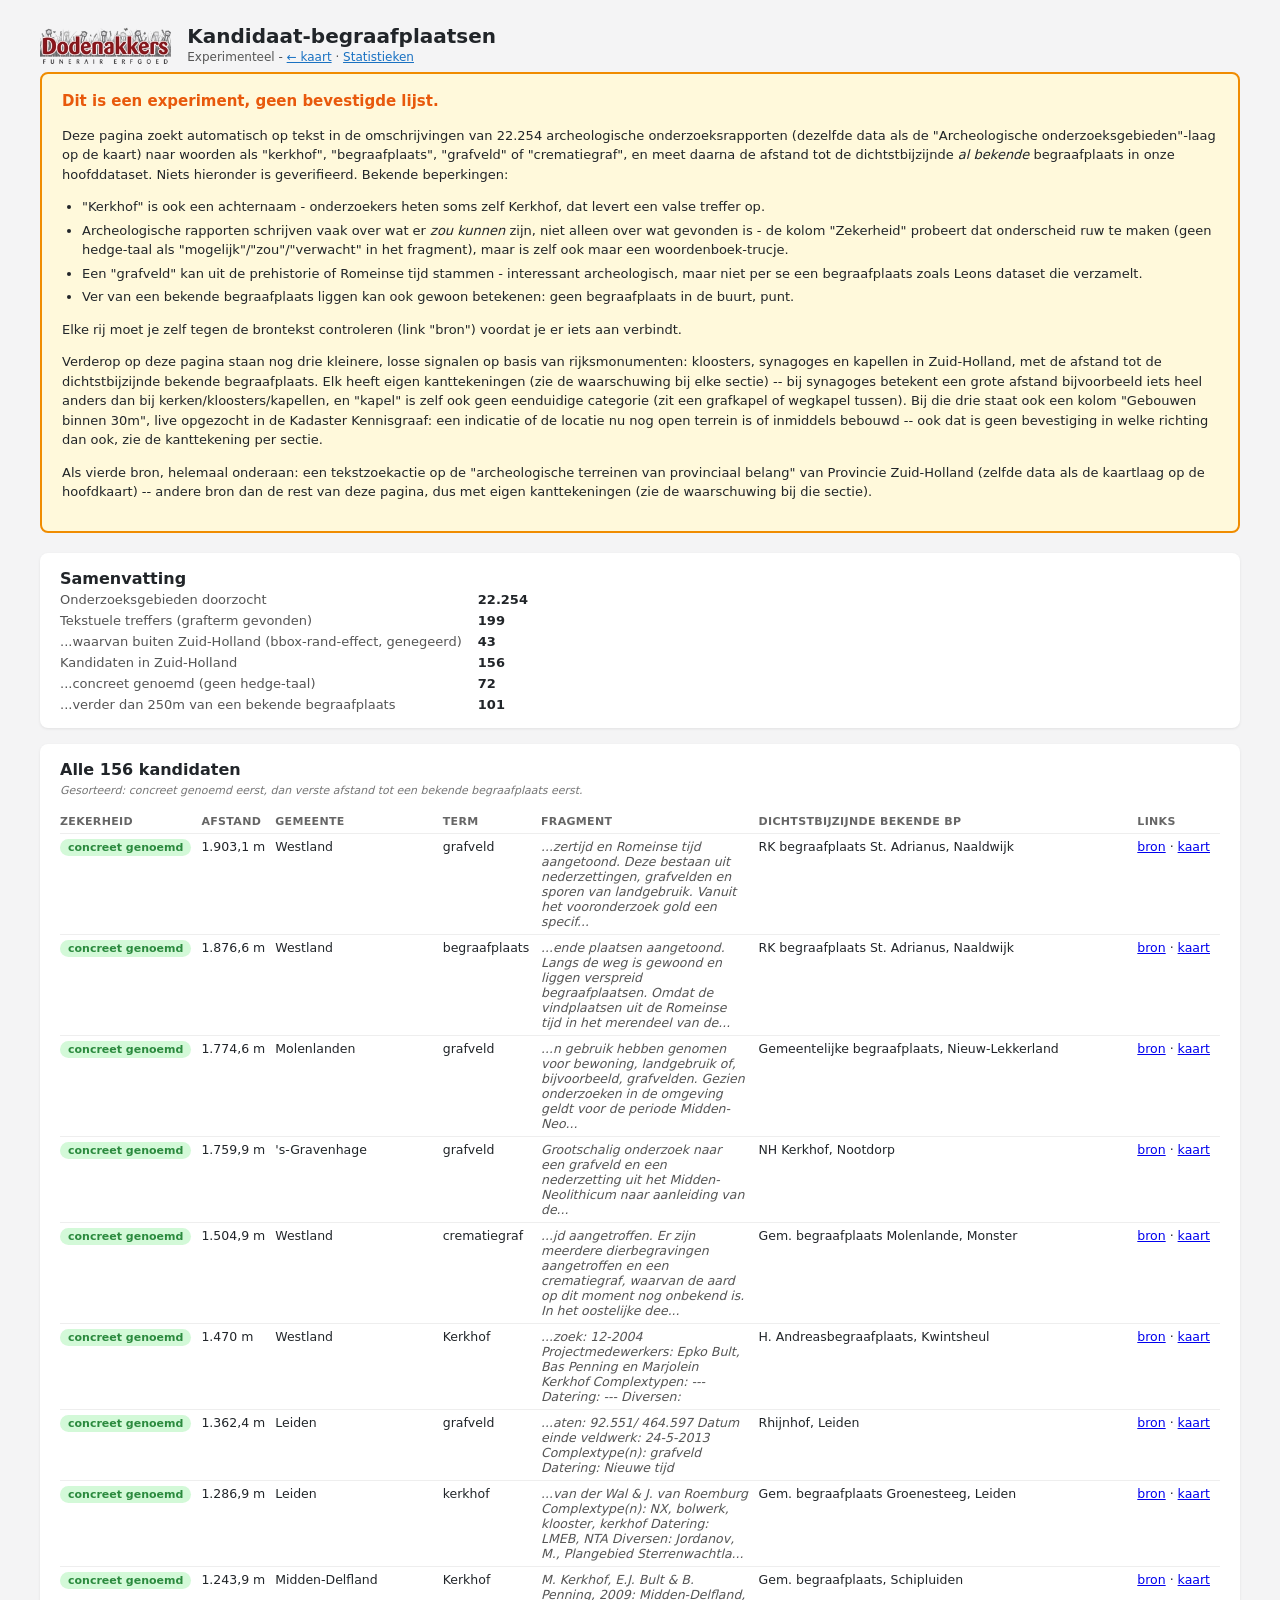
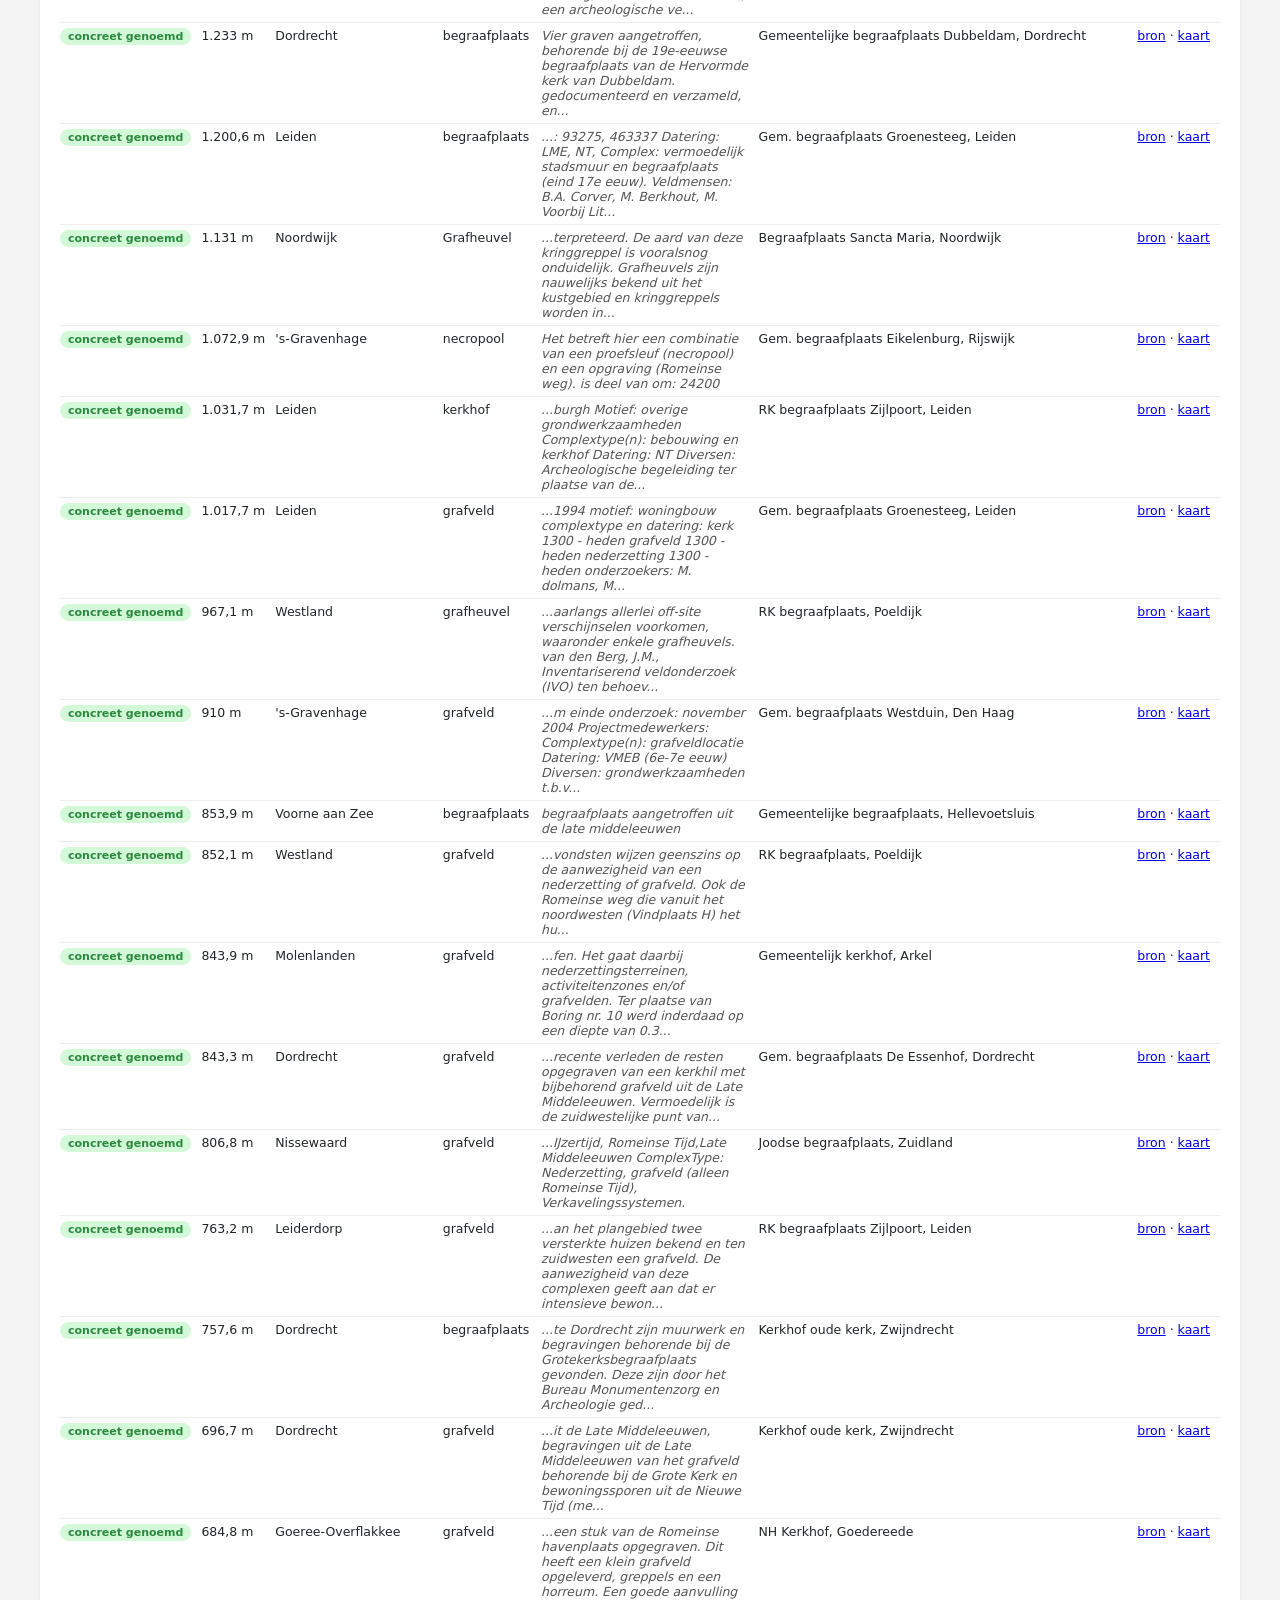
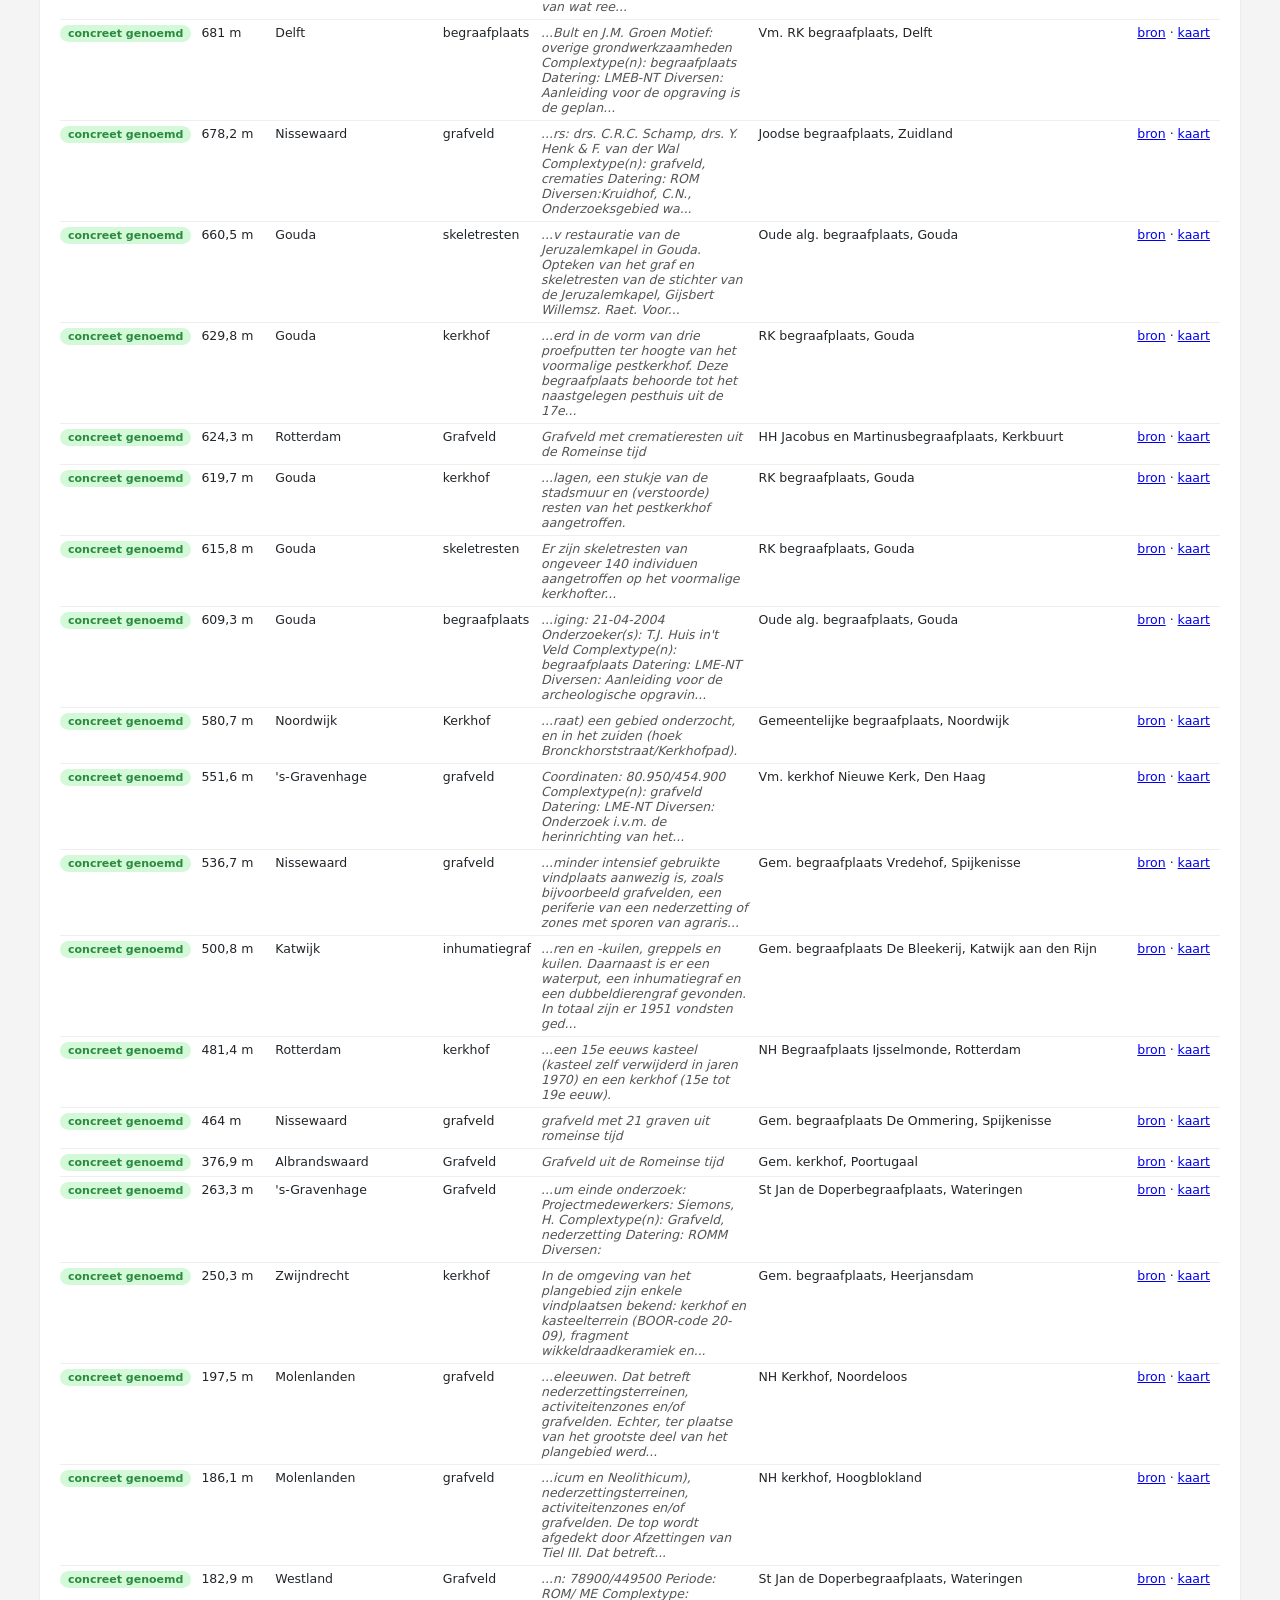
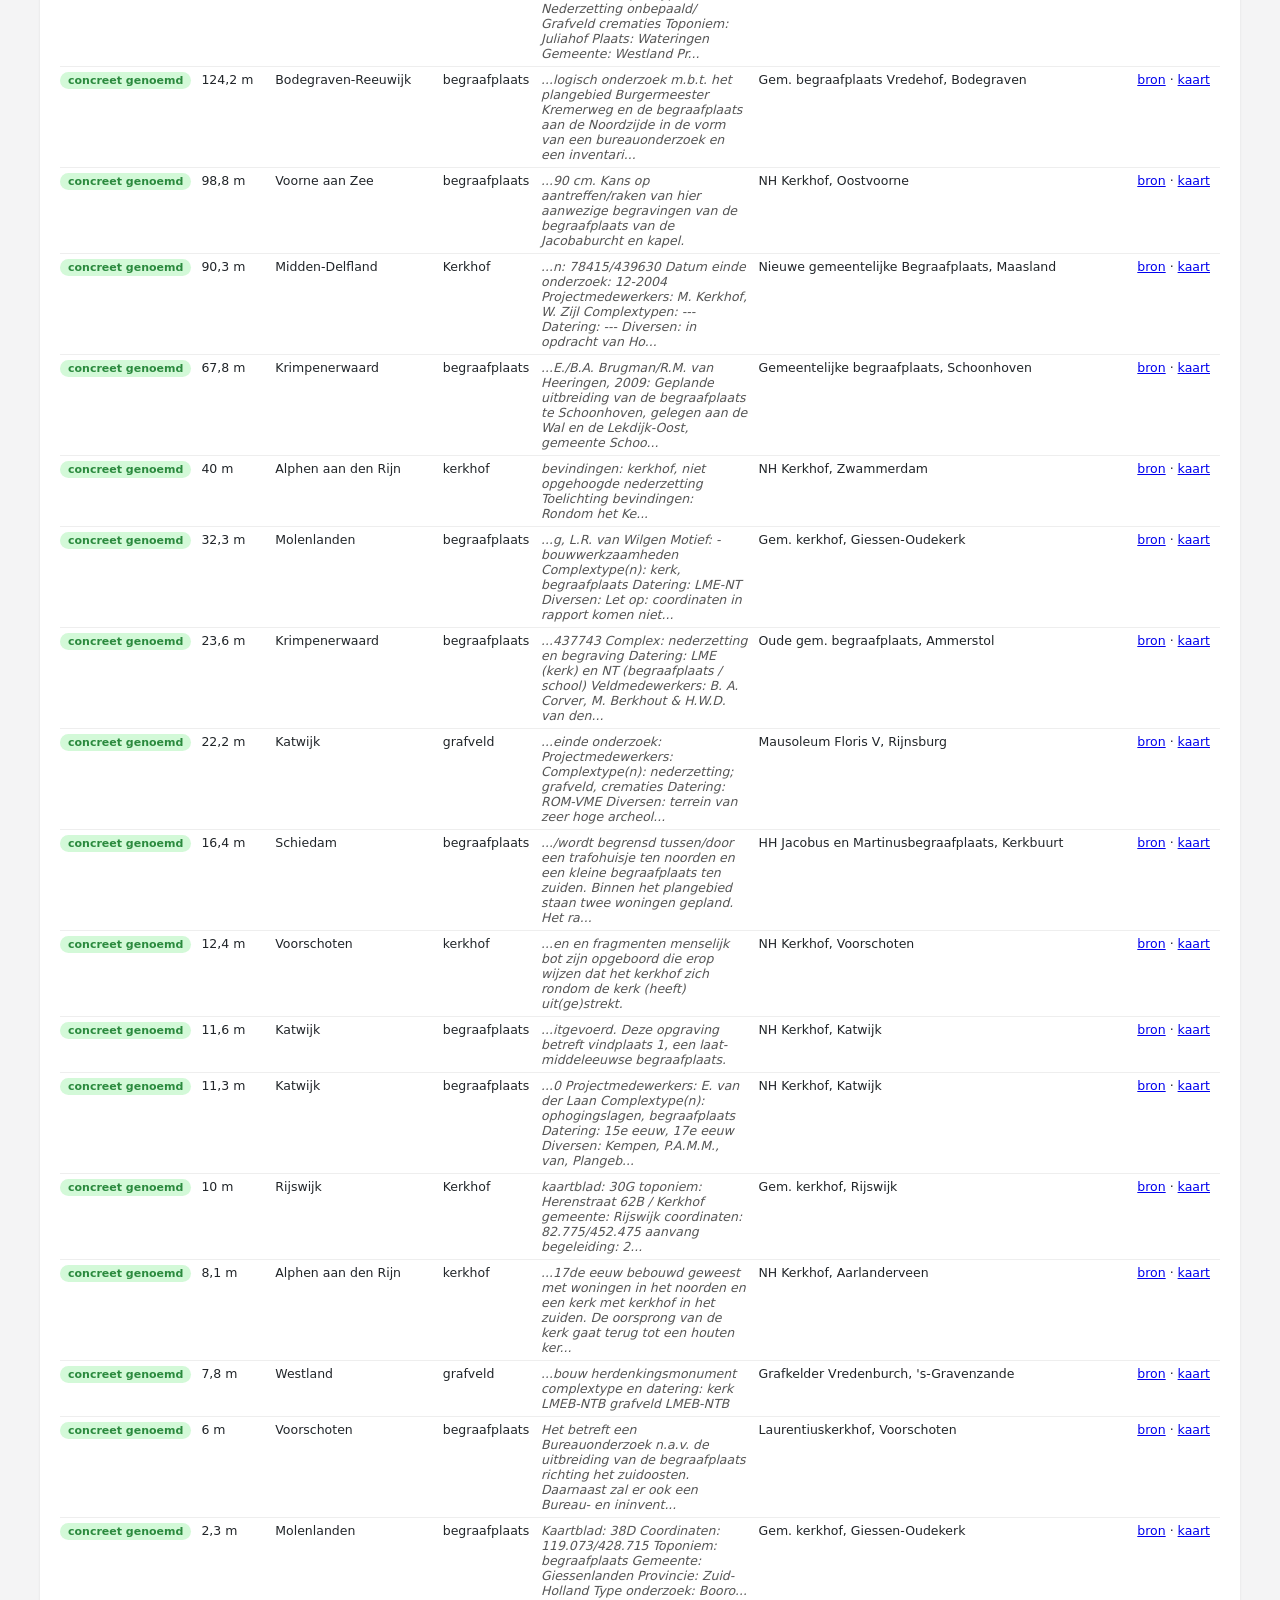
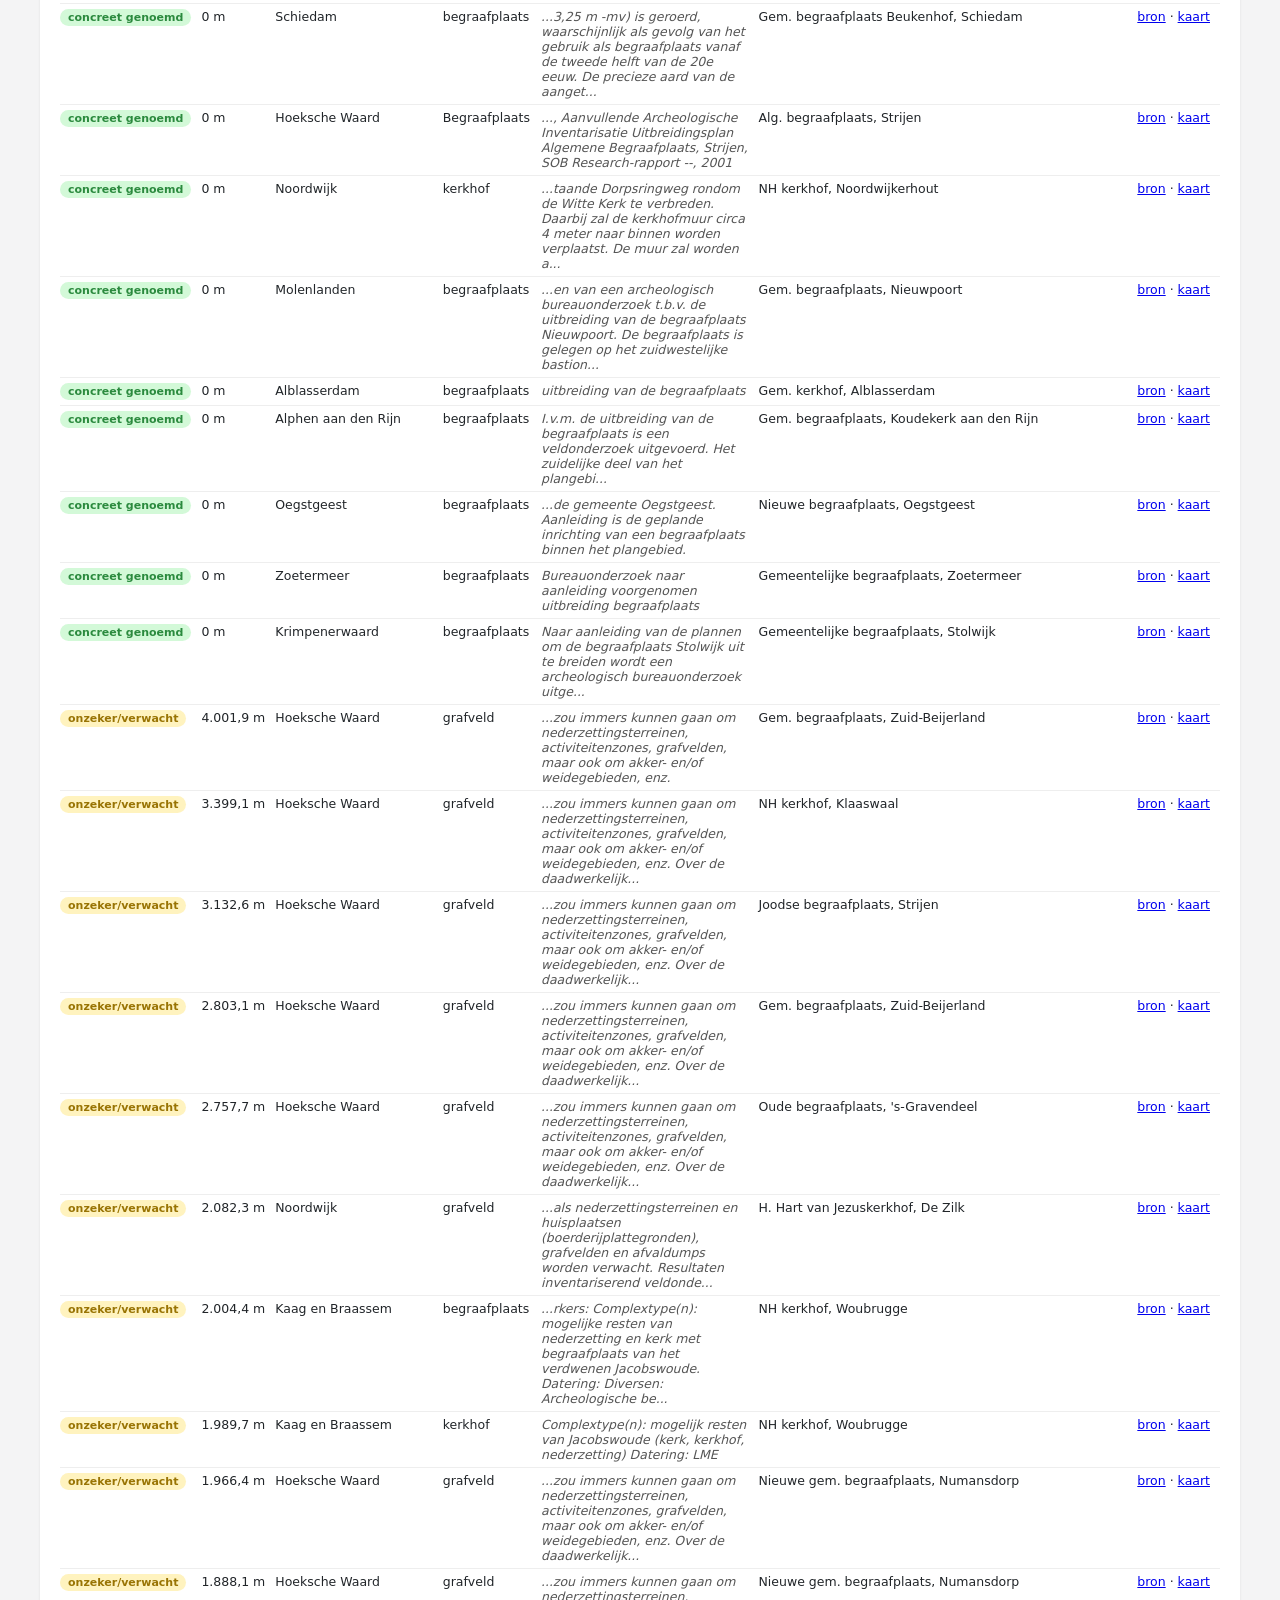
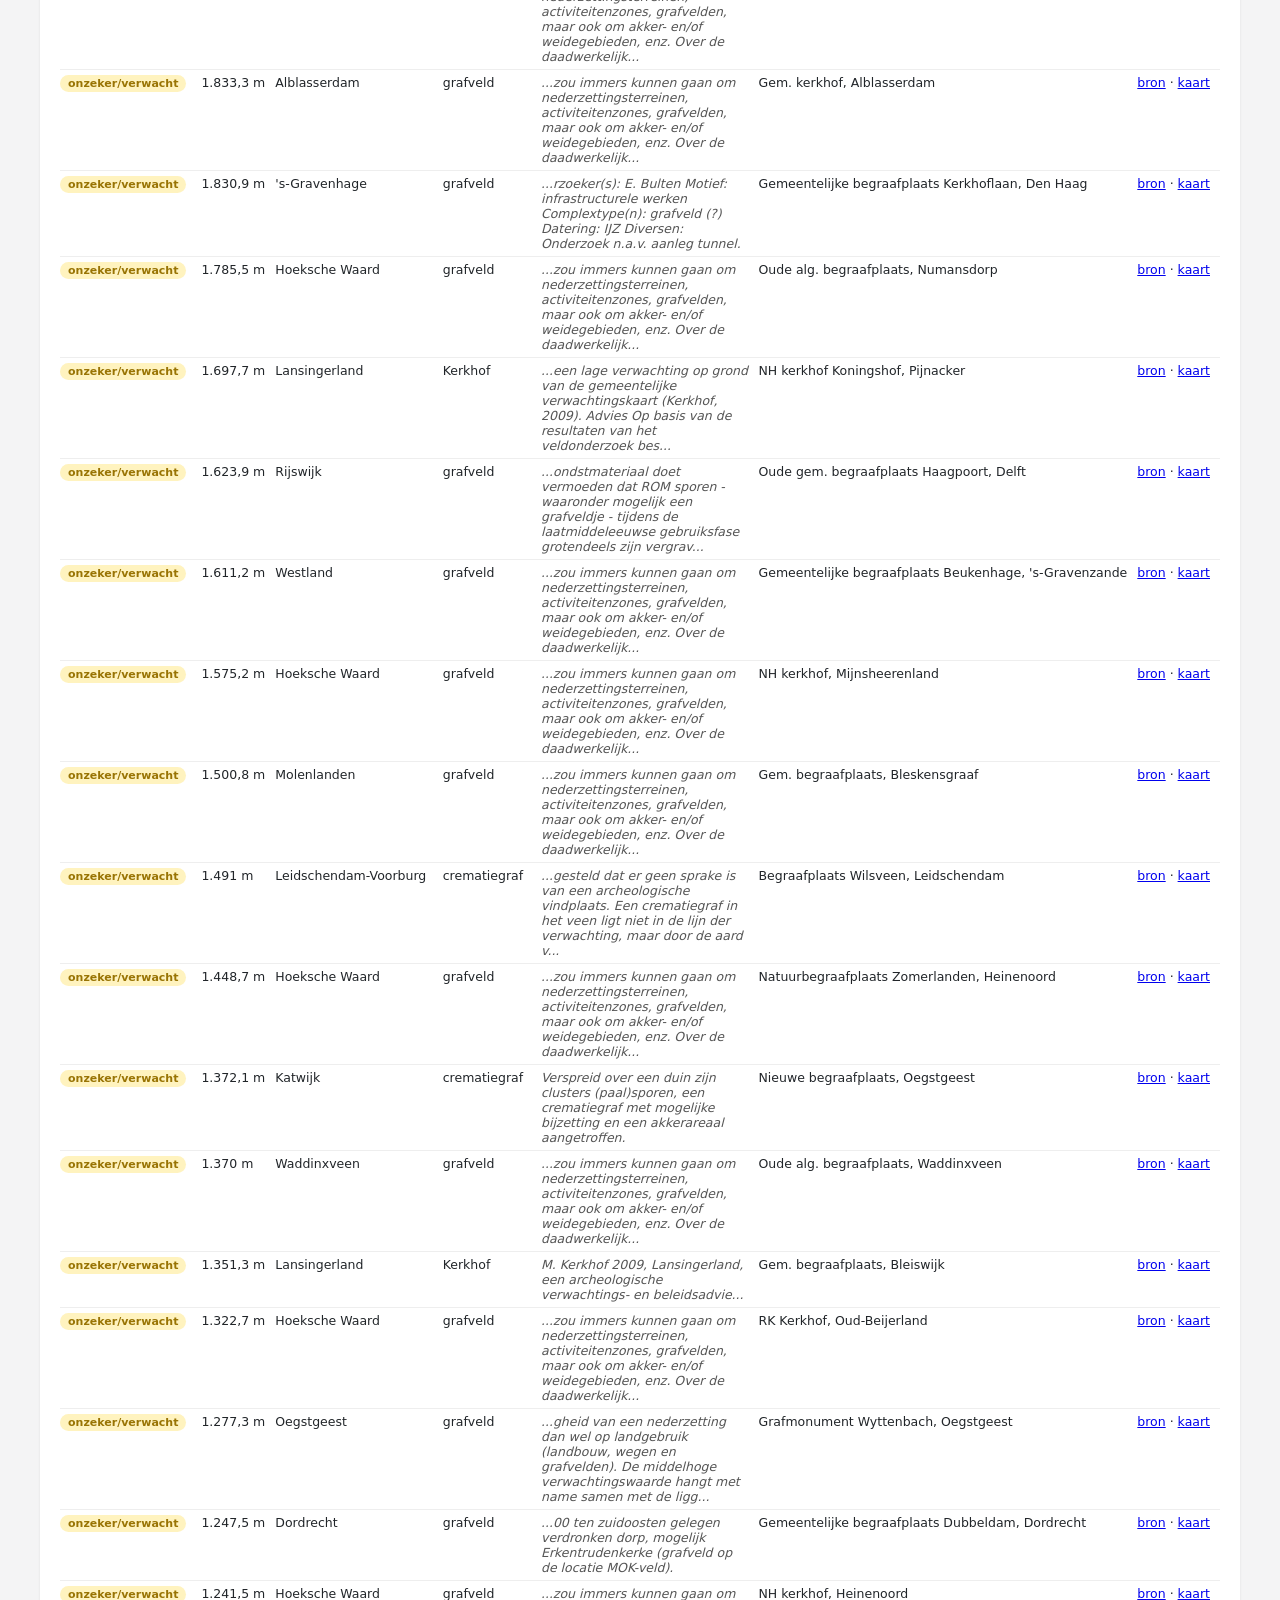
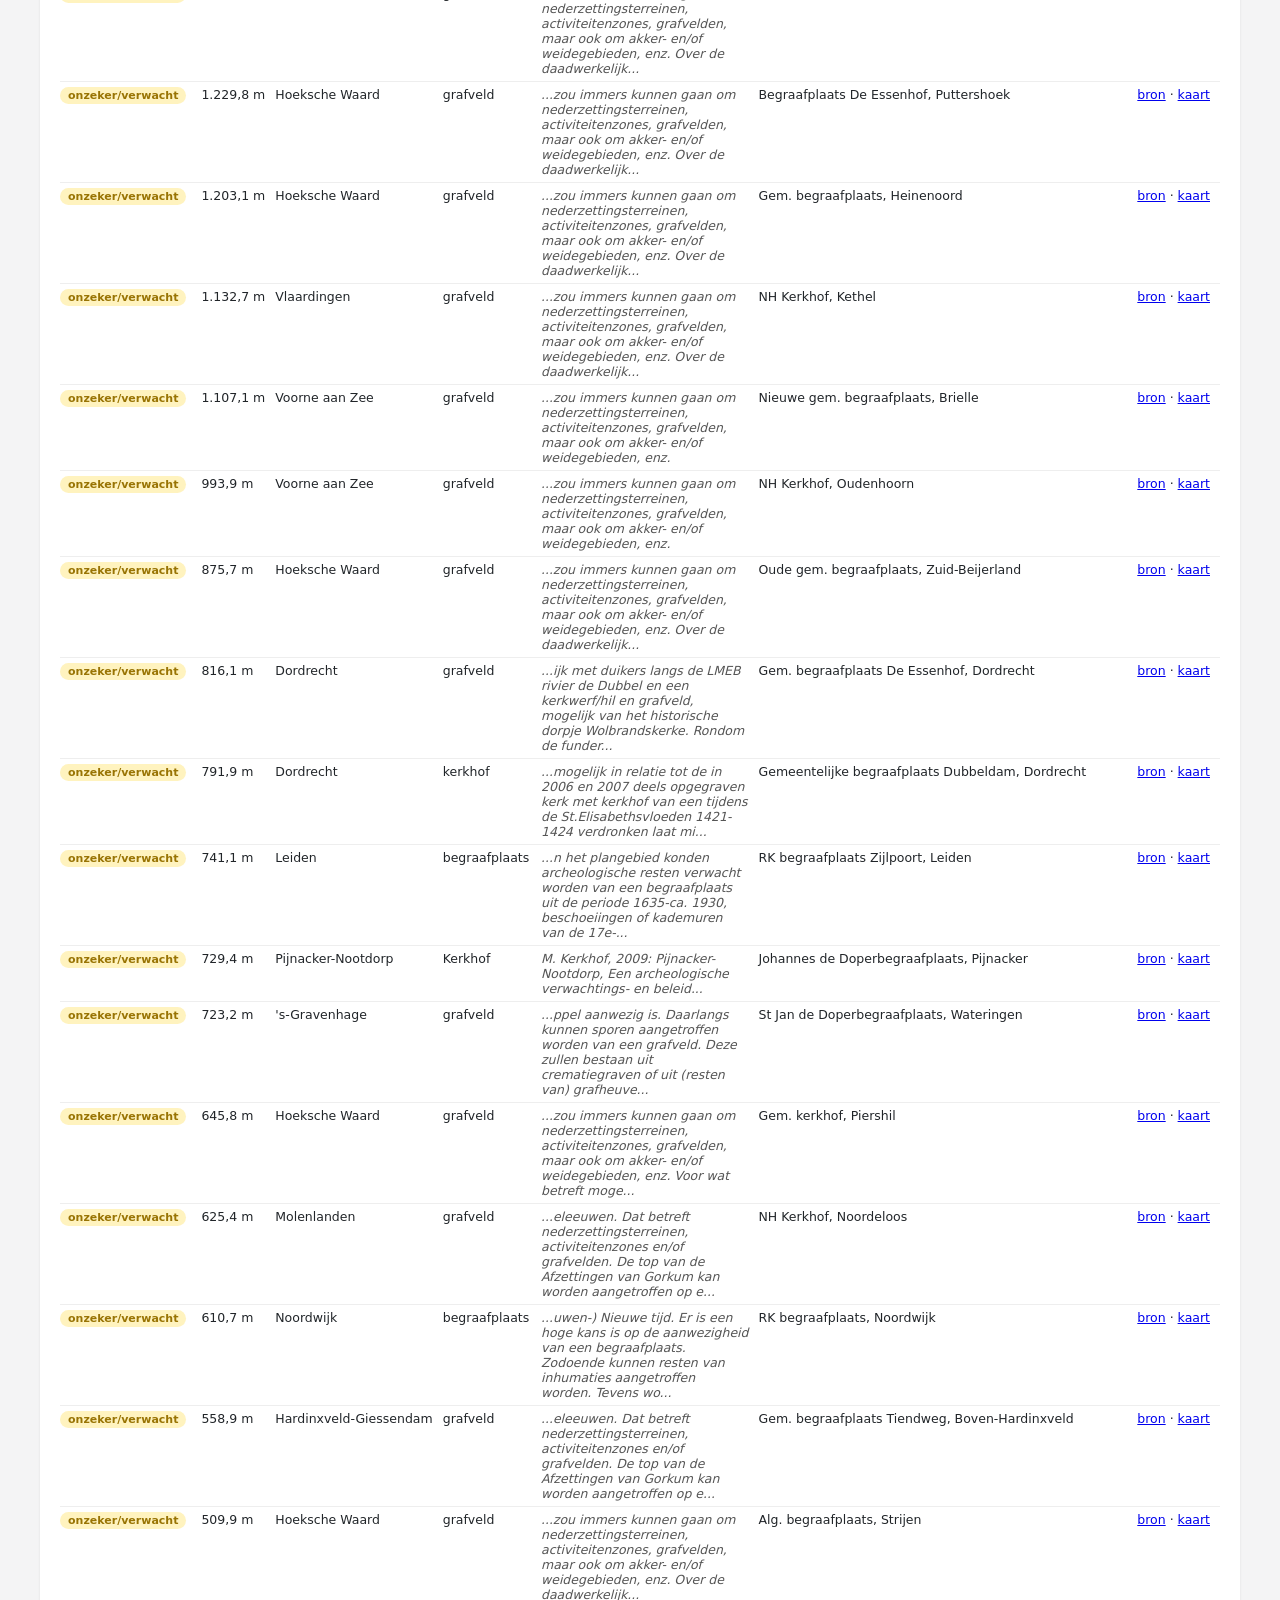
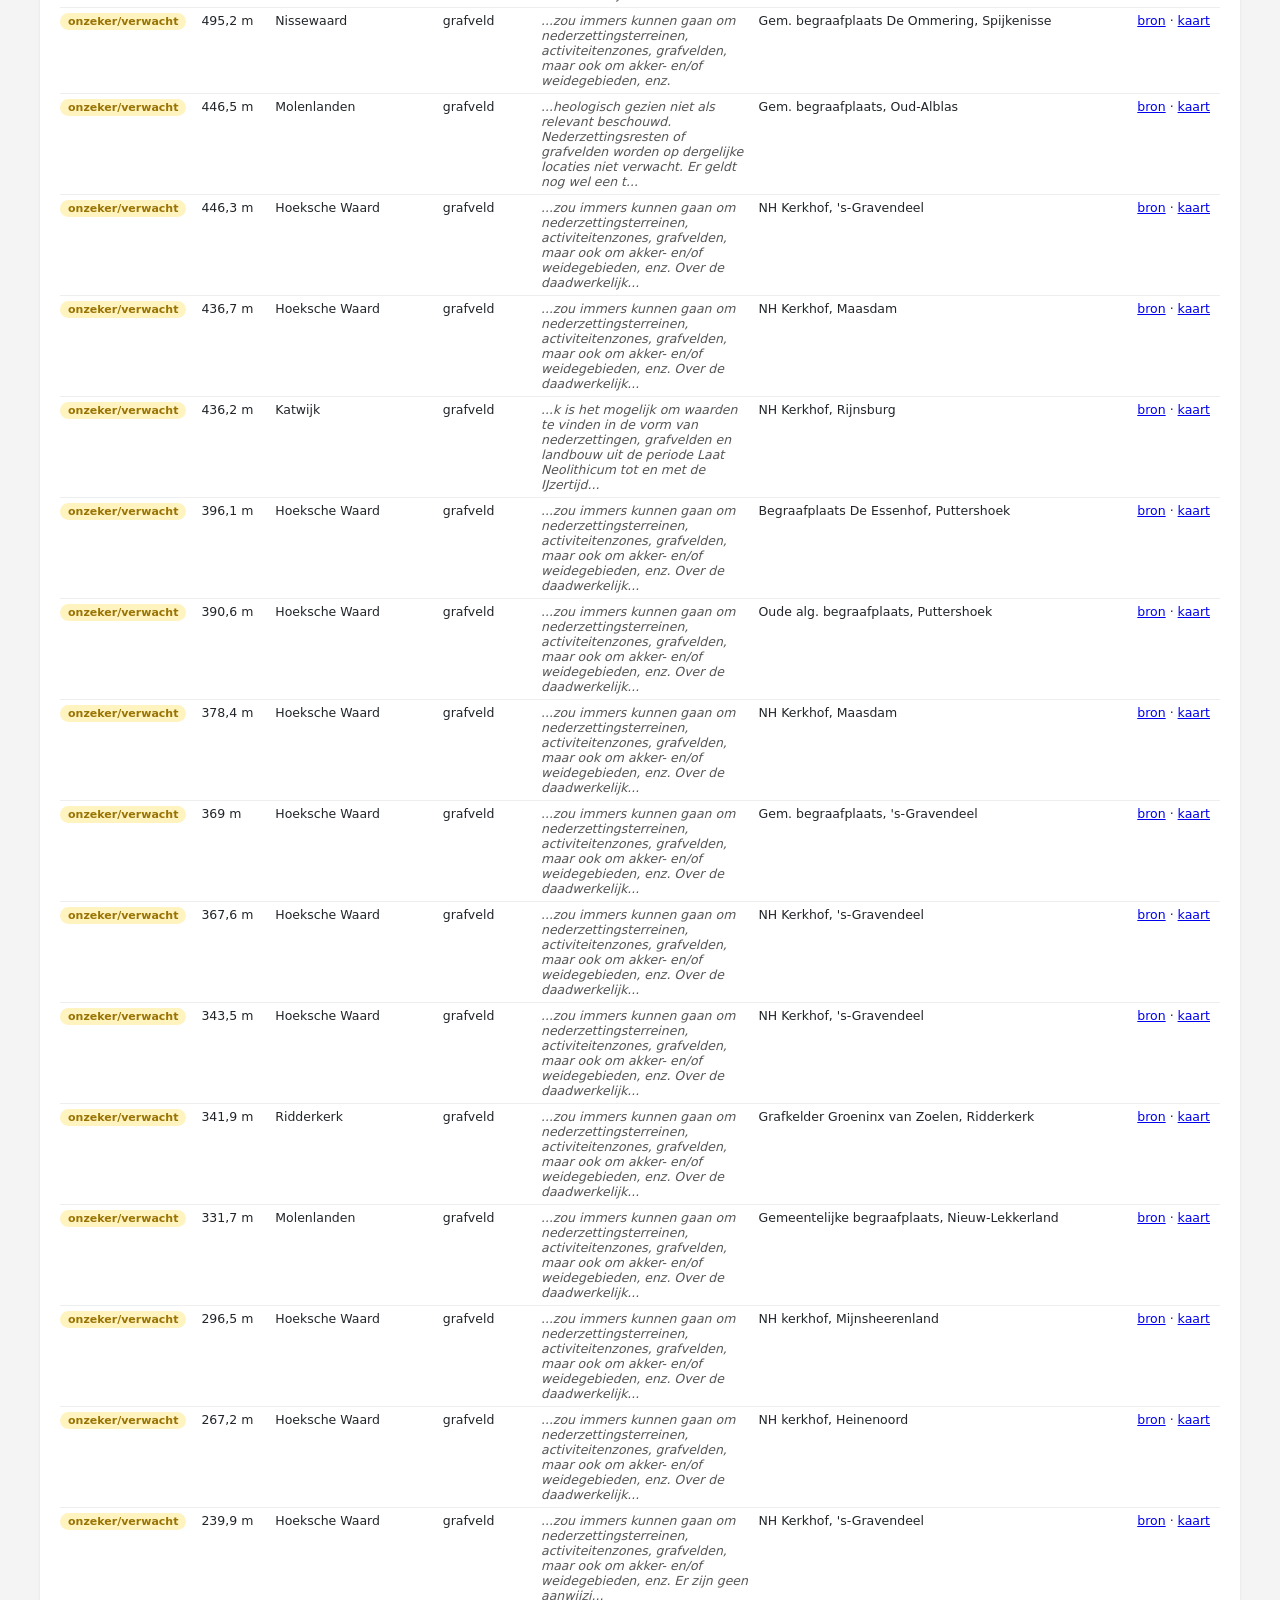
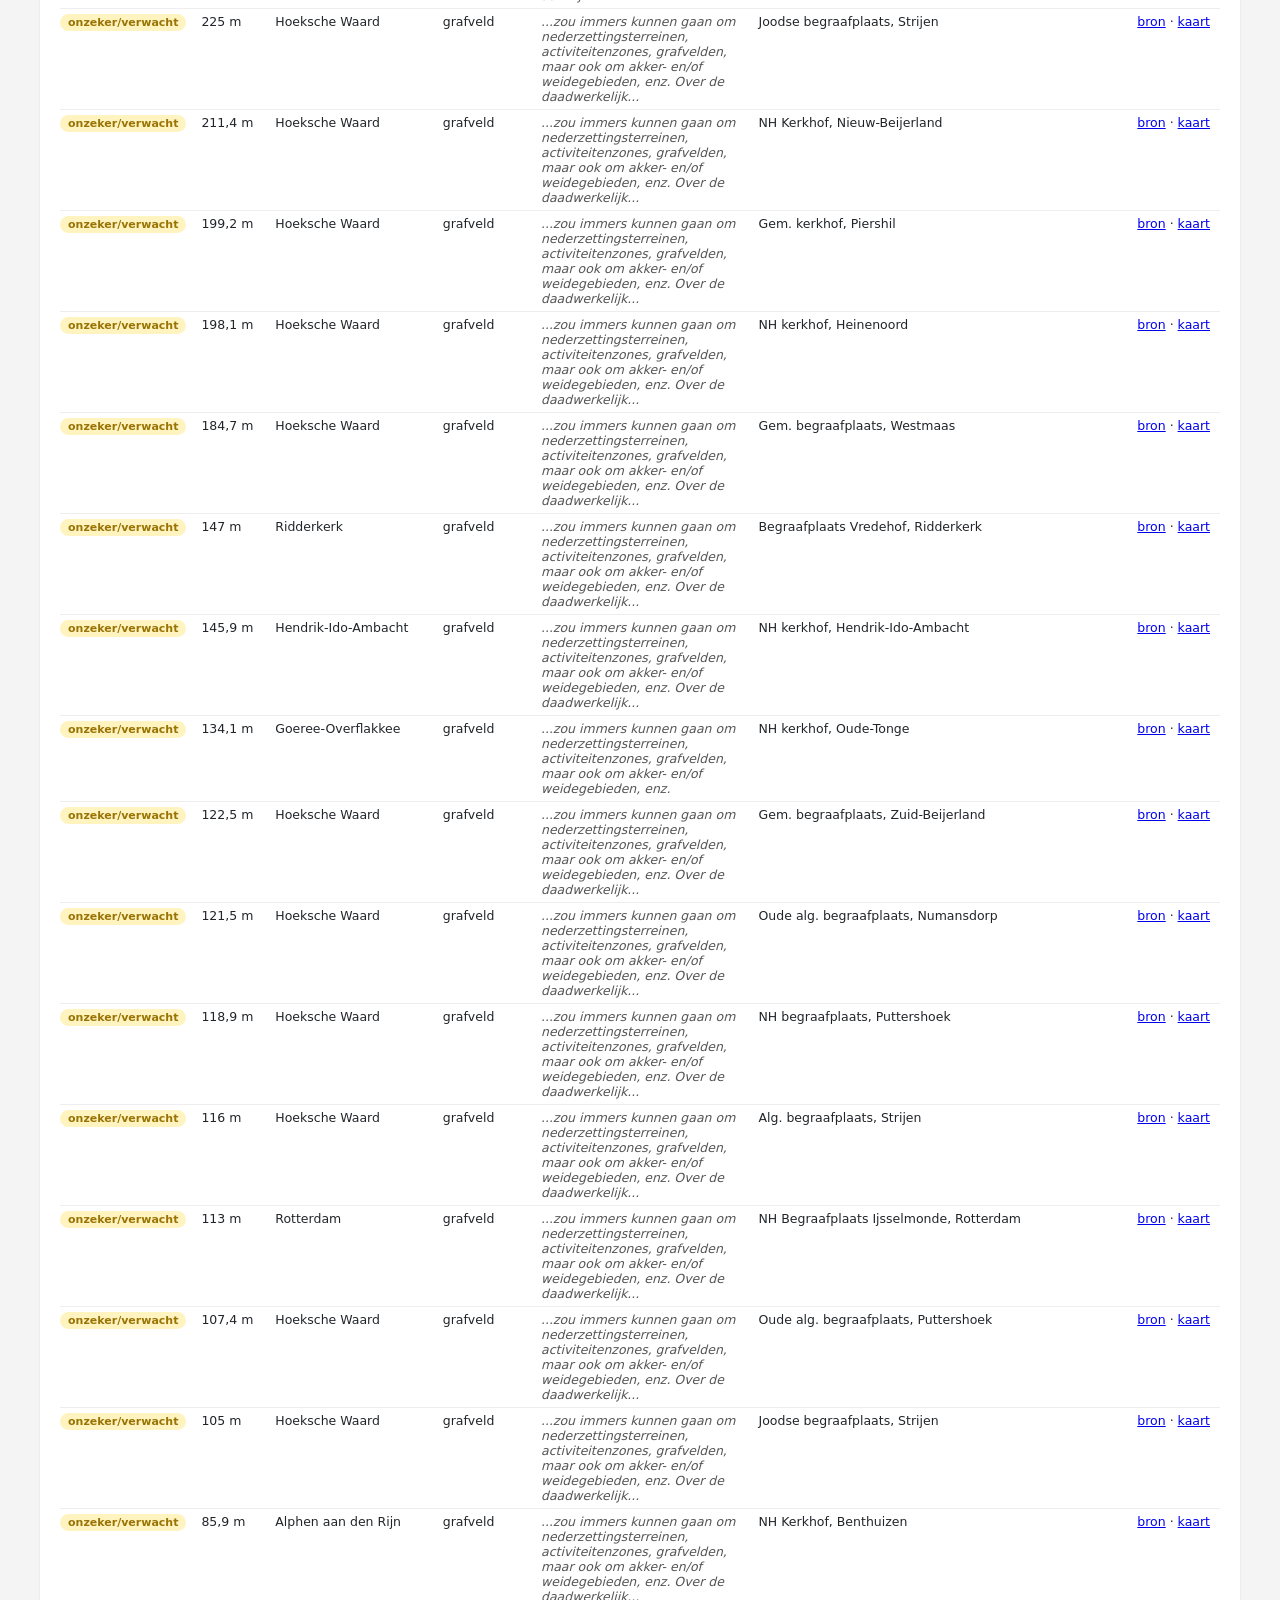
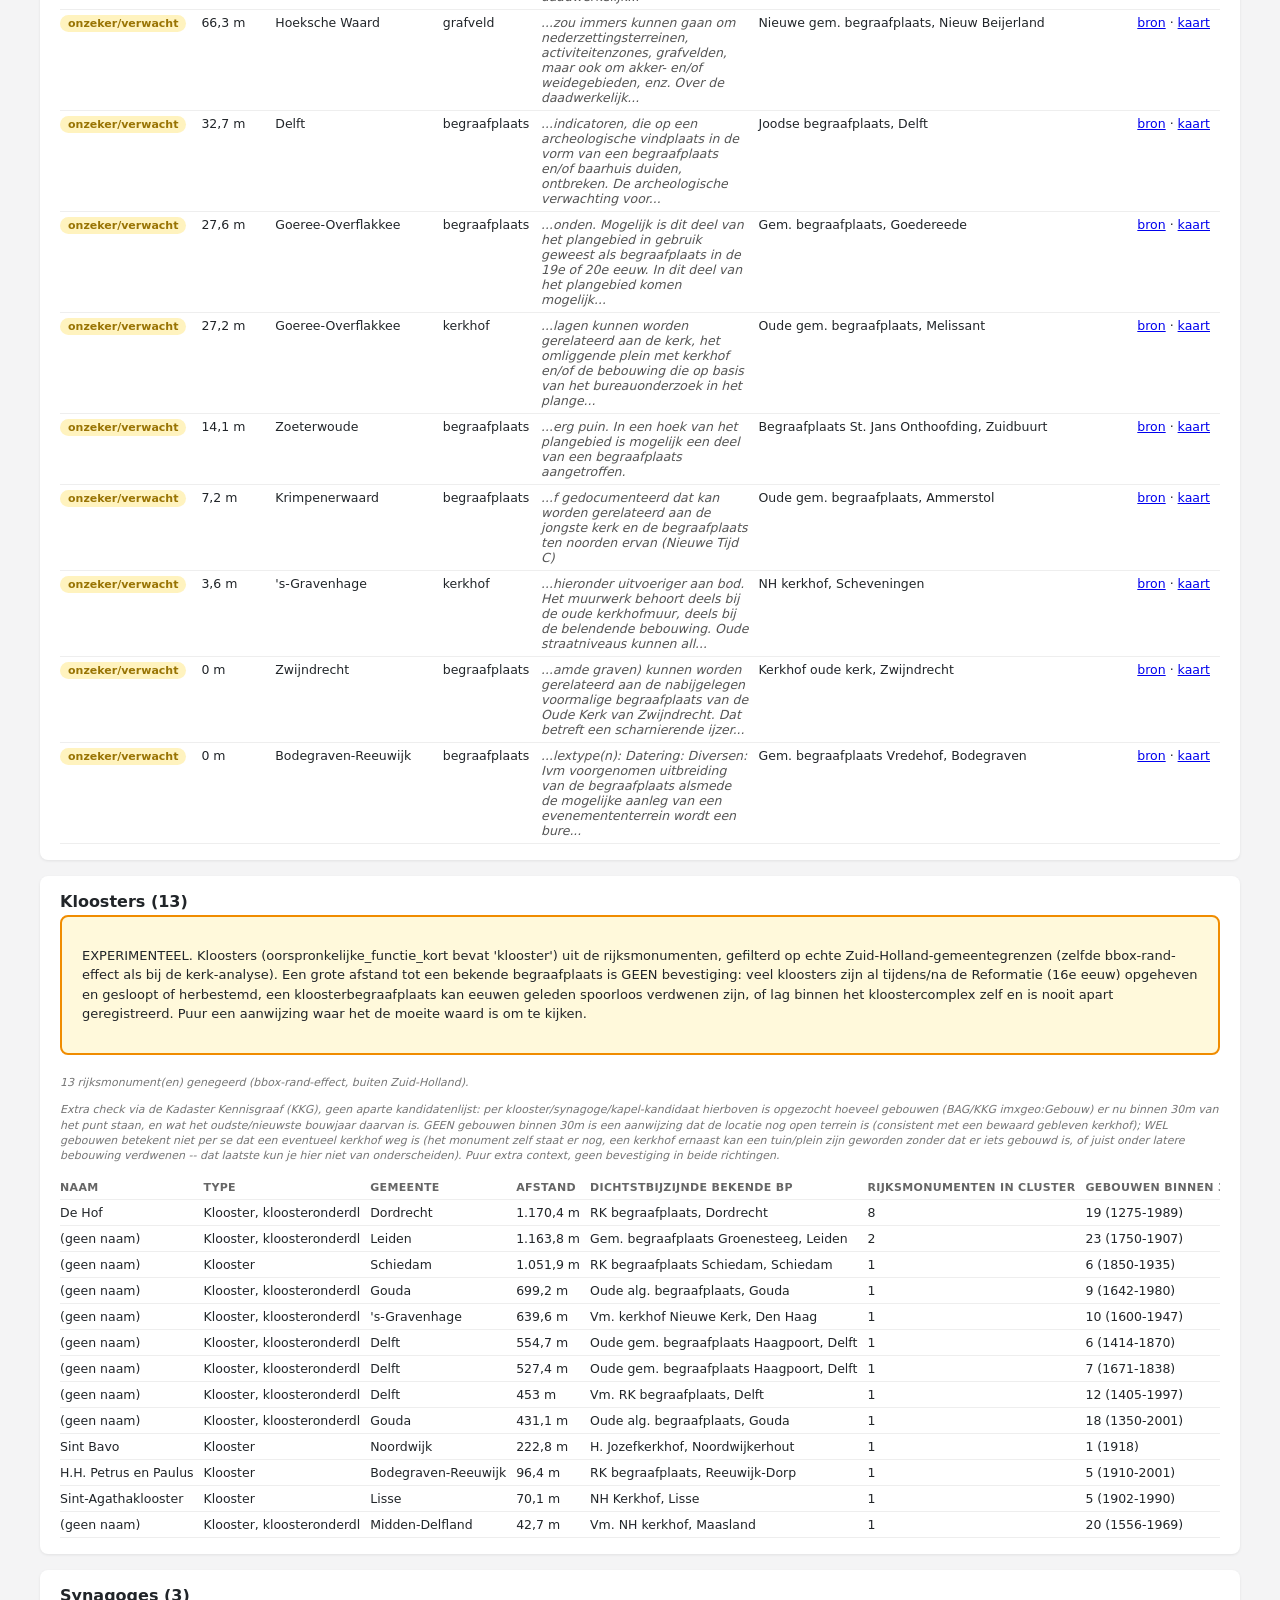
==== commit b09d3730: "feat: CHS-archeologie als vierde kandidaat-signaal (EXPERIMENTEEL) Vervolgstap op #33 (CHS-kaartlaag" ====
--- a/src/kandidaten.html
+++ b/src/kandidaten.html
@@ -48,6 +48,11 @@
         nog open terrein is of inmiddels bebouwd -- ook dat is geen bevestiging in welke richting dan ook, zie
         de kanttekening per sectie.
       </p>
+      <p>
+        Als vierde bron, helemaal onderaan: een tekstzoekactie op de "archeologische terreinen van provinciaal
+        belang" van Provincie Zuid-Holland (zelfde data als de kaartlaag op de hoofdkaart) -- andere bron dan de
+        rest van deze pagina, dus met eigen kanttekeningen (zie de waarschuwing bij die sectie).
+      </p>
     </div>
 
     <section id="kandidaten-samenvatting"></section>
@@ -55,6 +60,7 @@
     <section id="kandidaten-kloosters"></section>
     <section id="kandidaten-synagoges"></section>
     <section id="kandidaten-kapellen"></section>
+    <section id="kandidaten-chs-archeologie"></section>
 
     <p id="stats-status" class="hint"></p>
   </div>
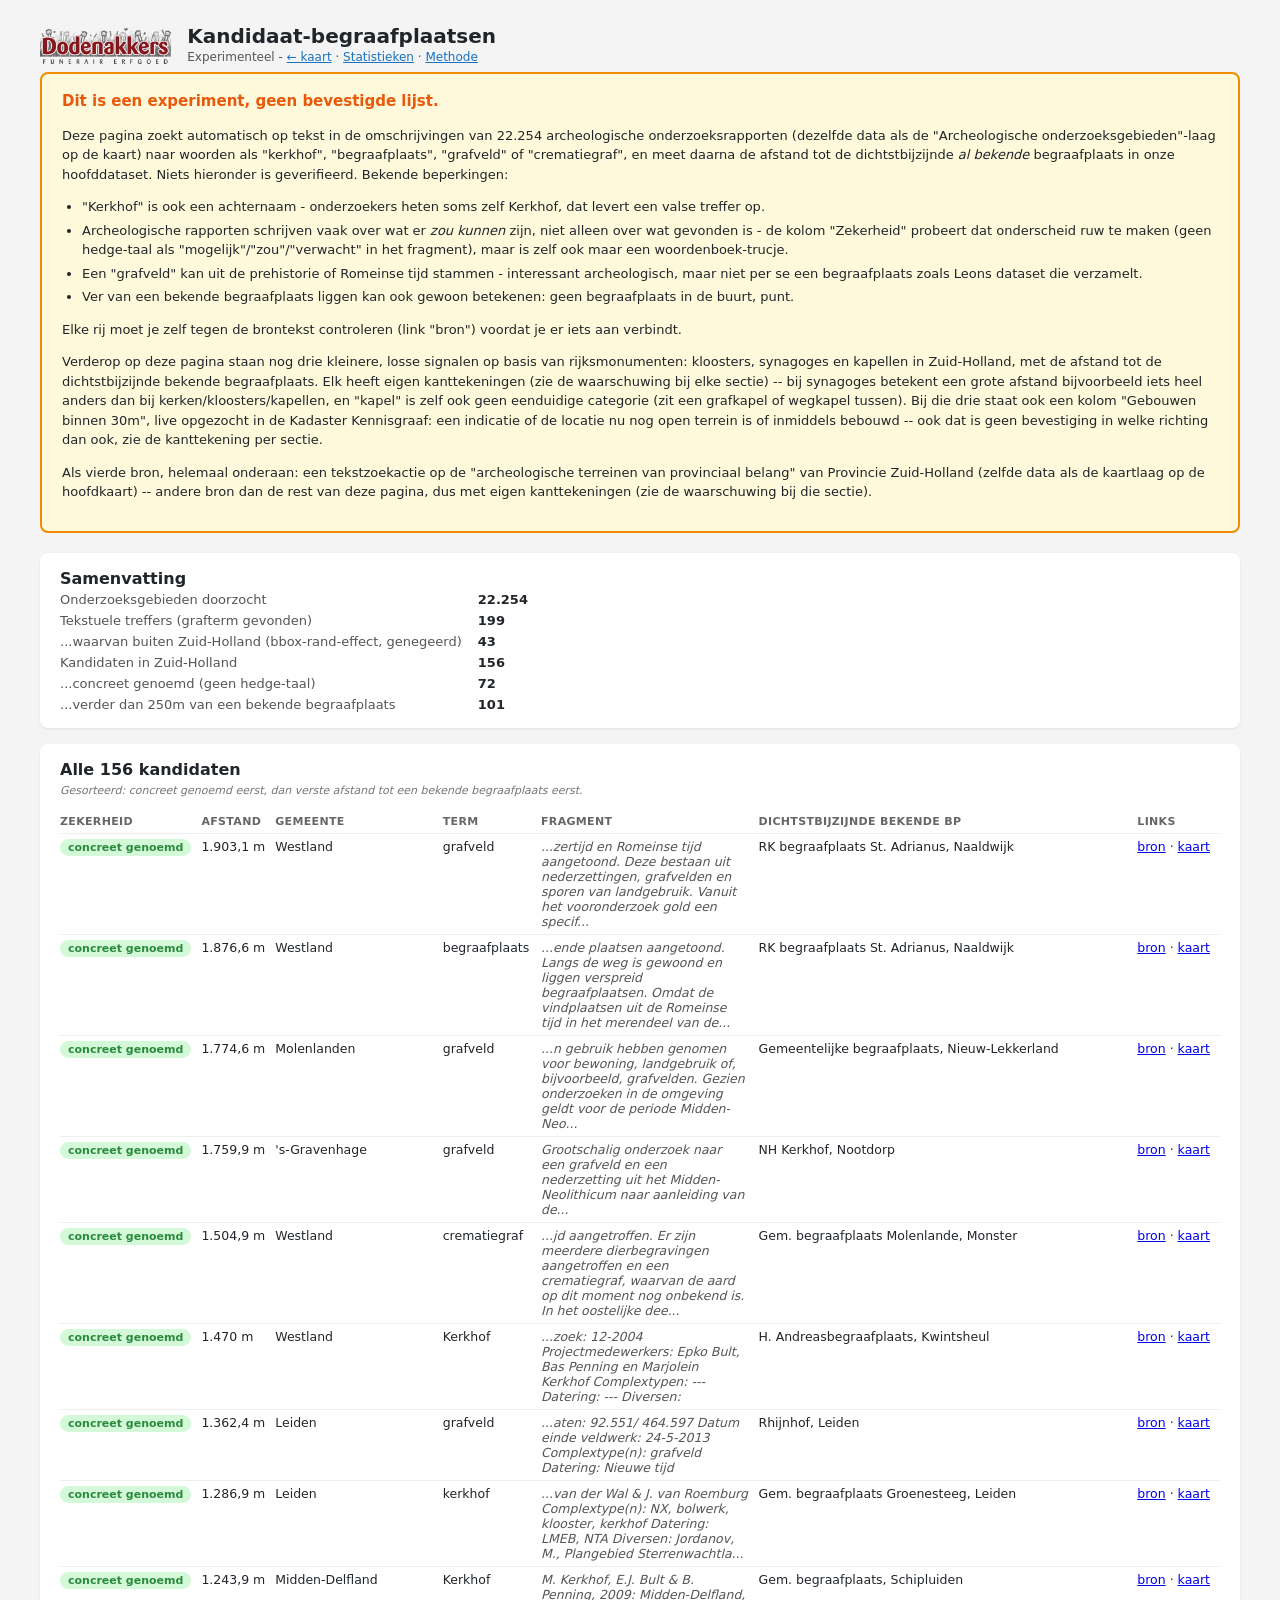
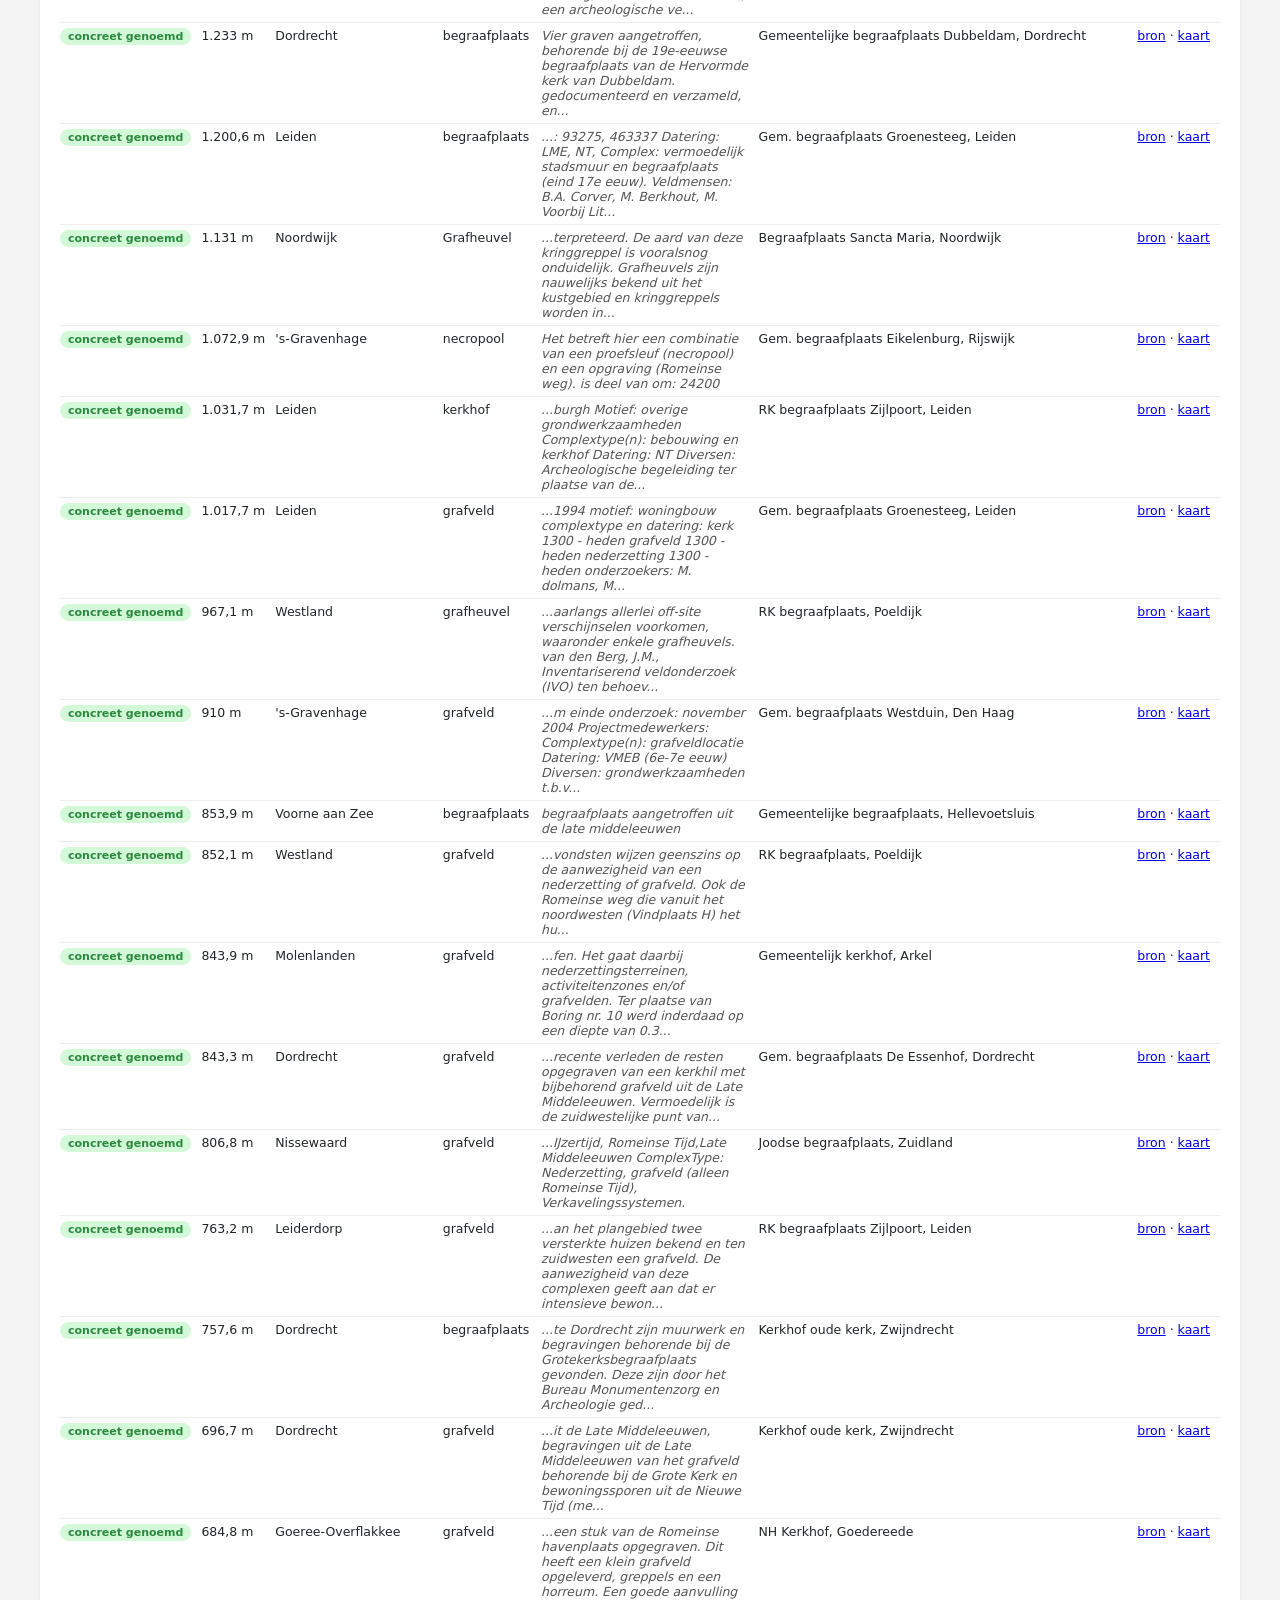
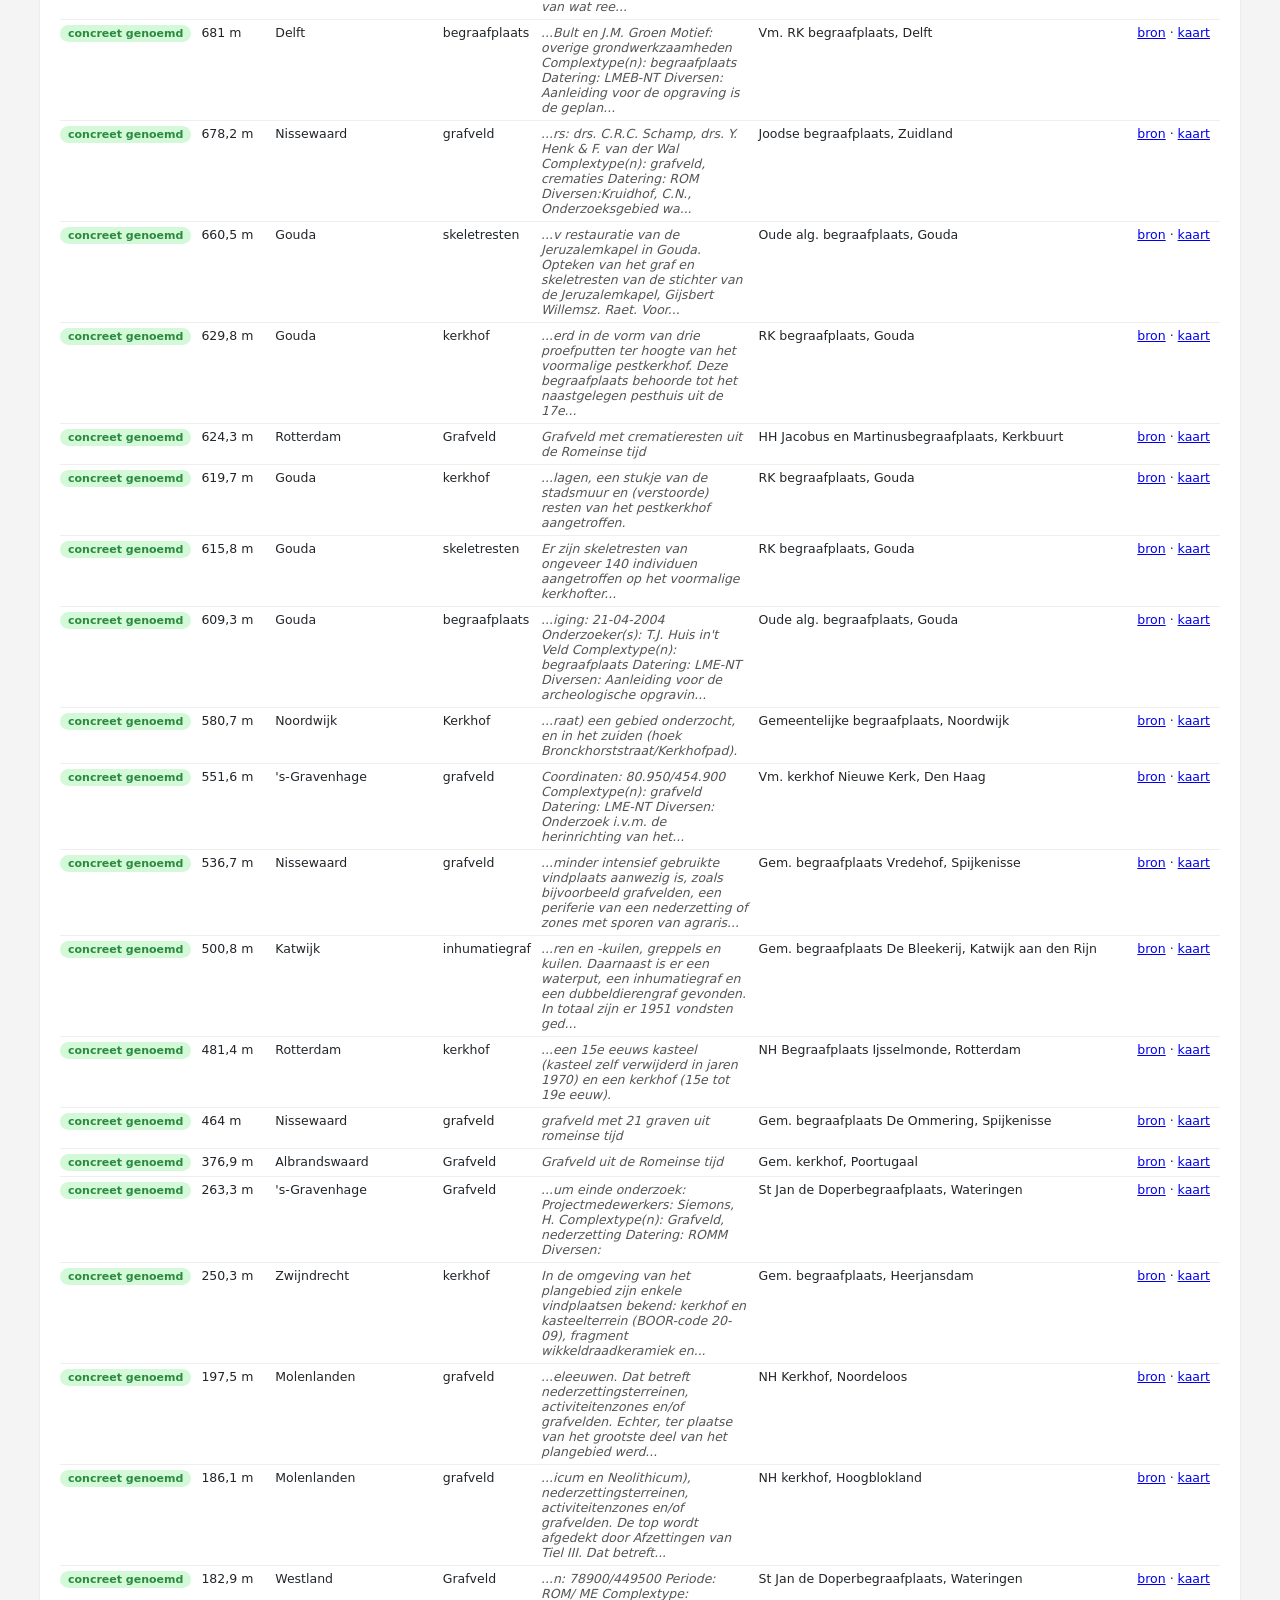
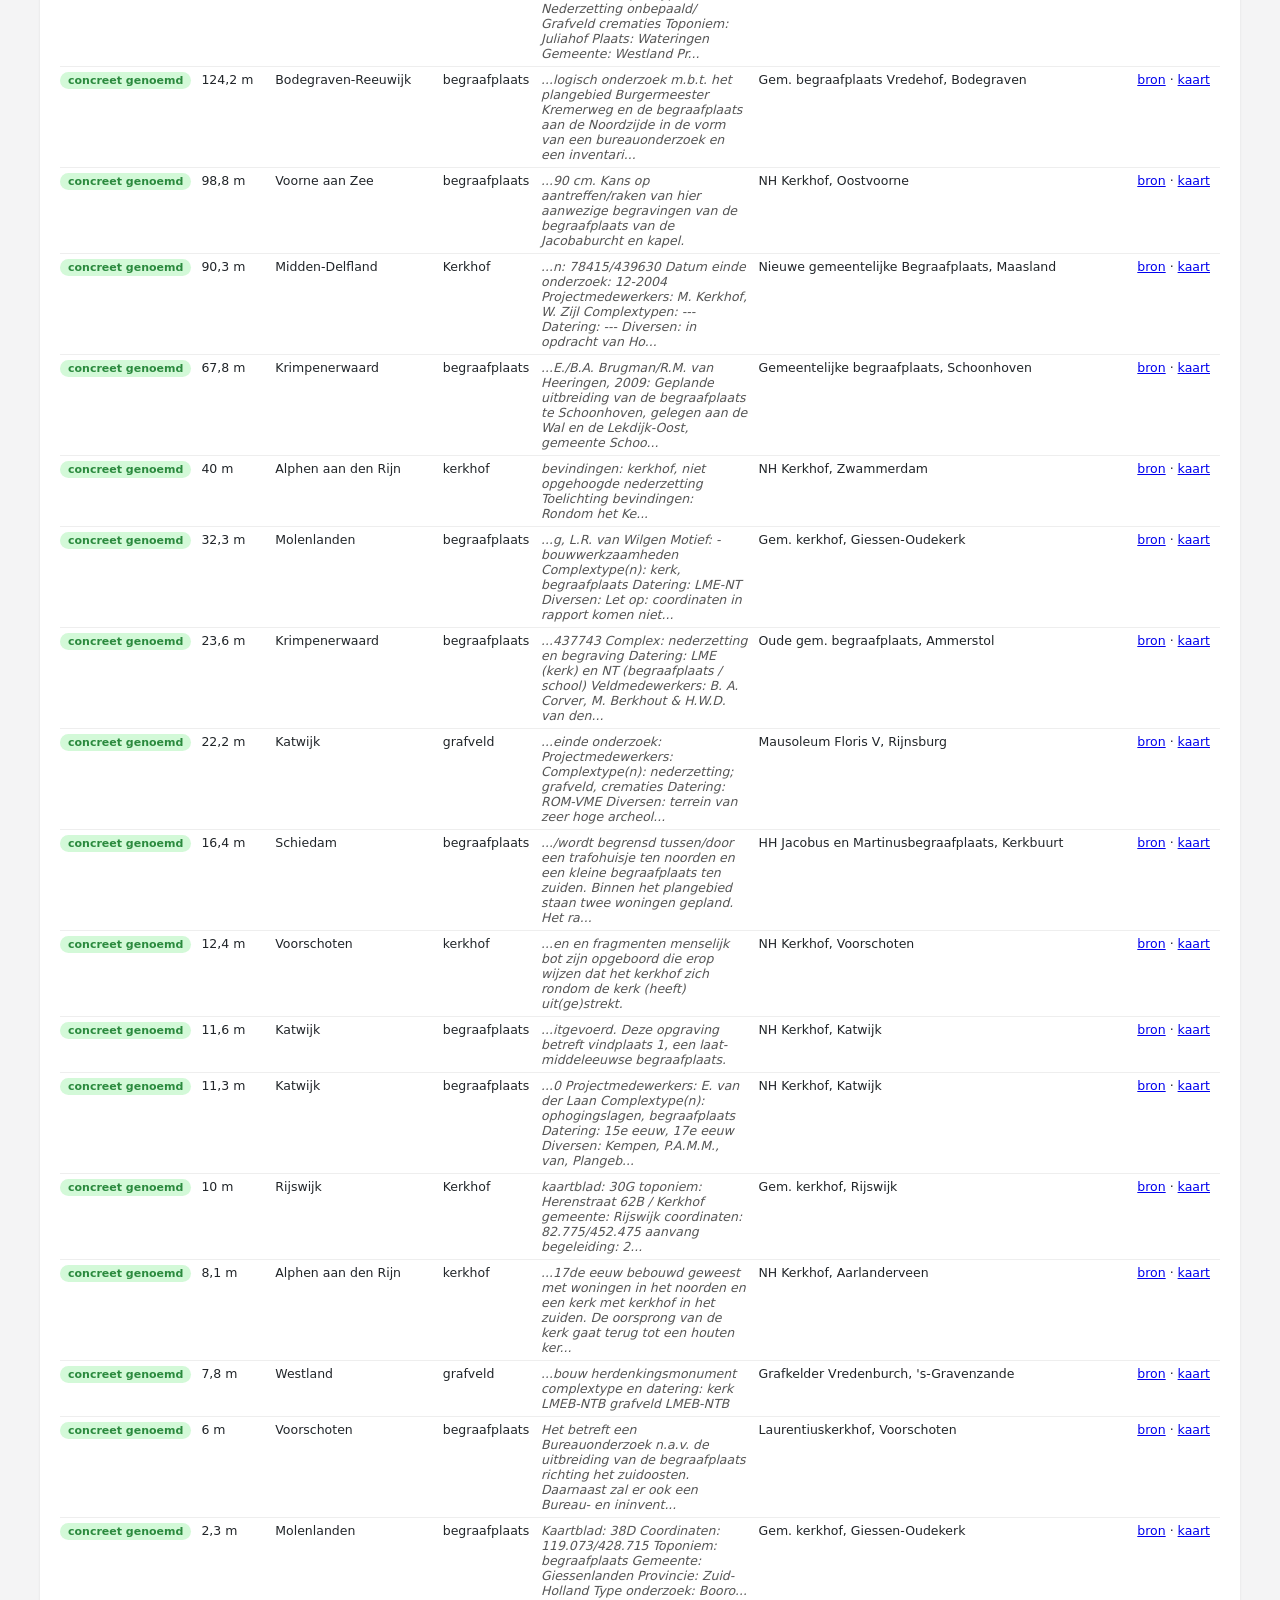
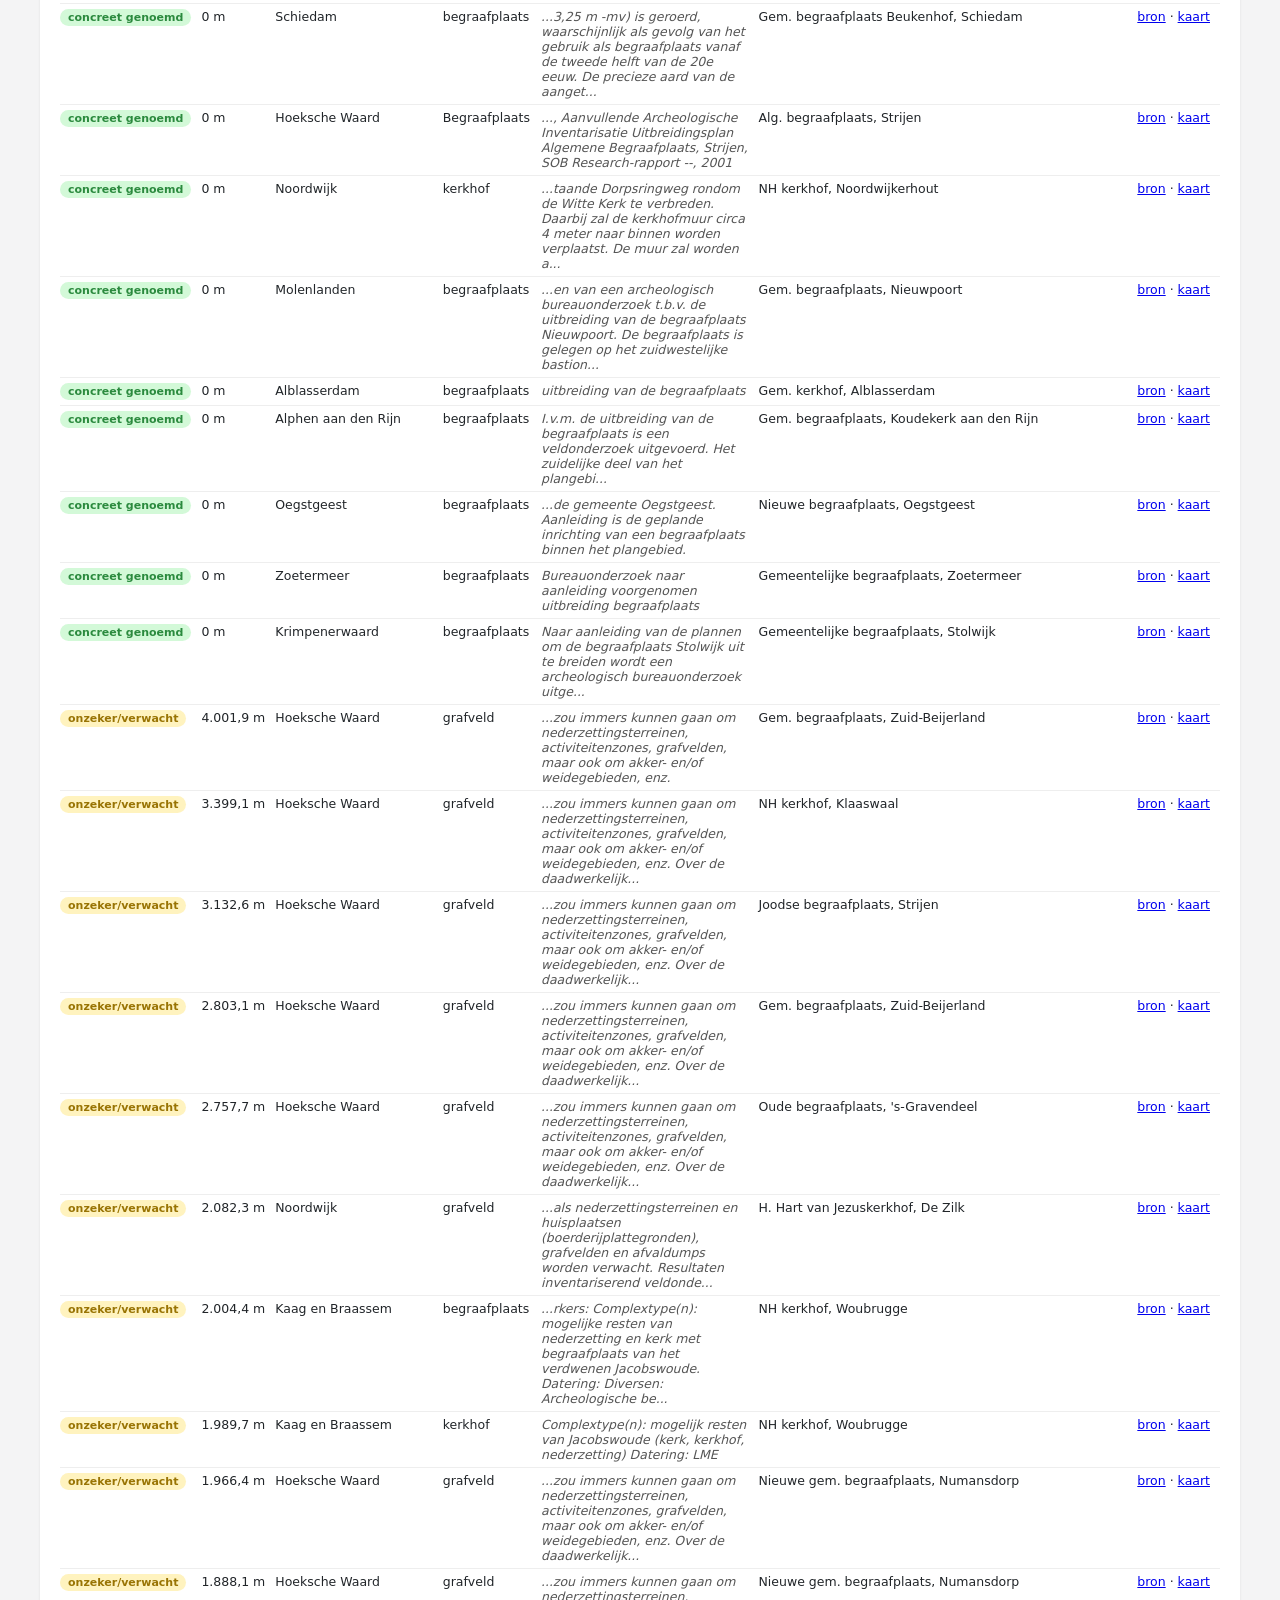
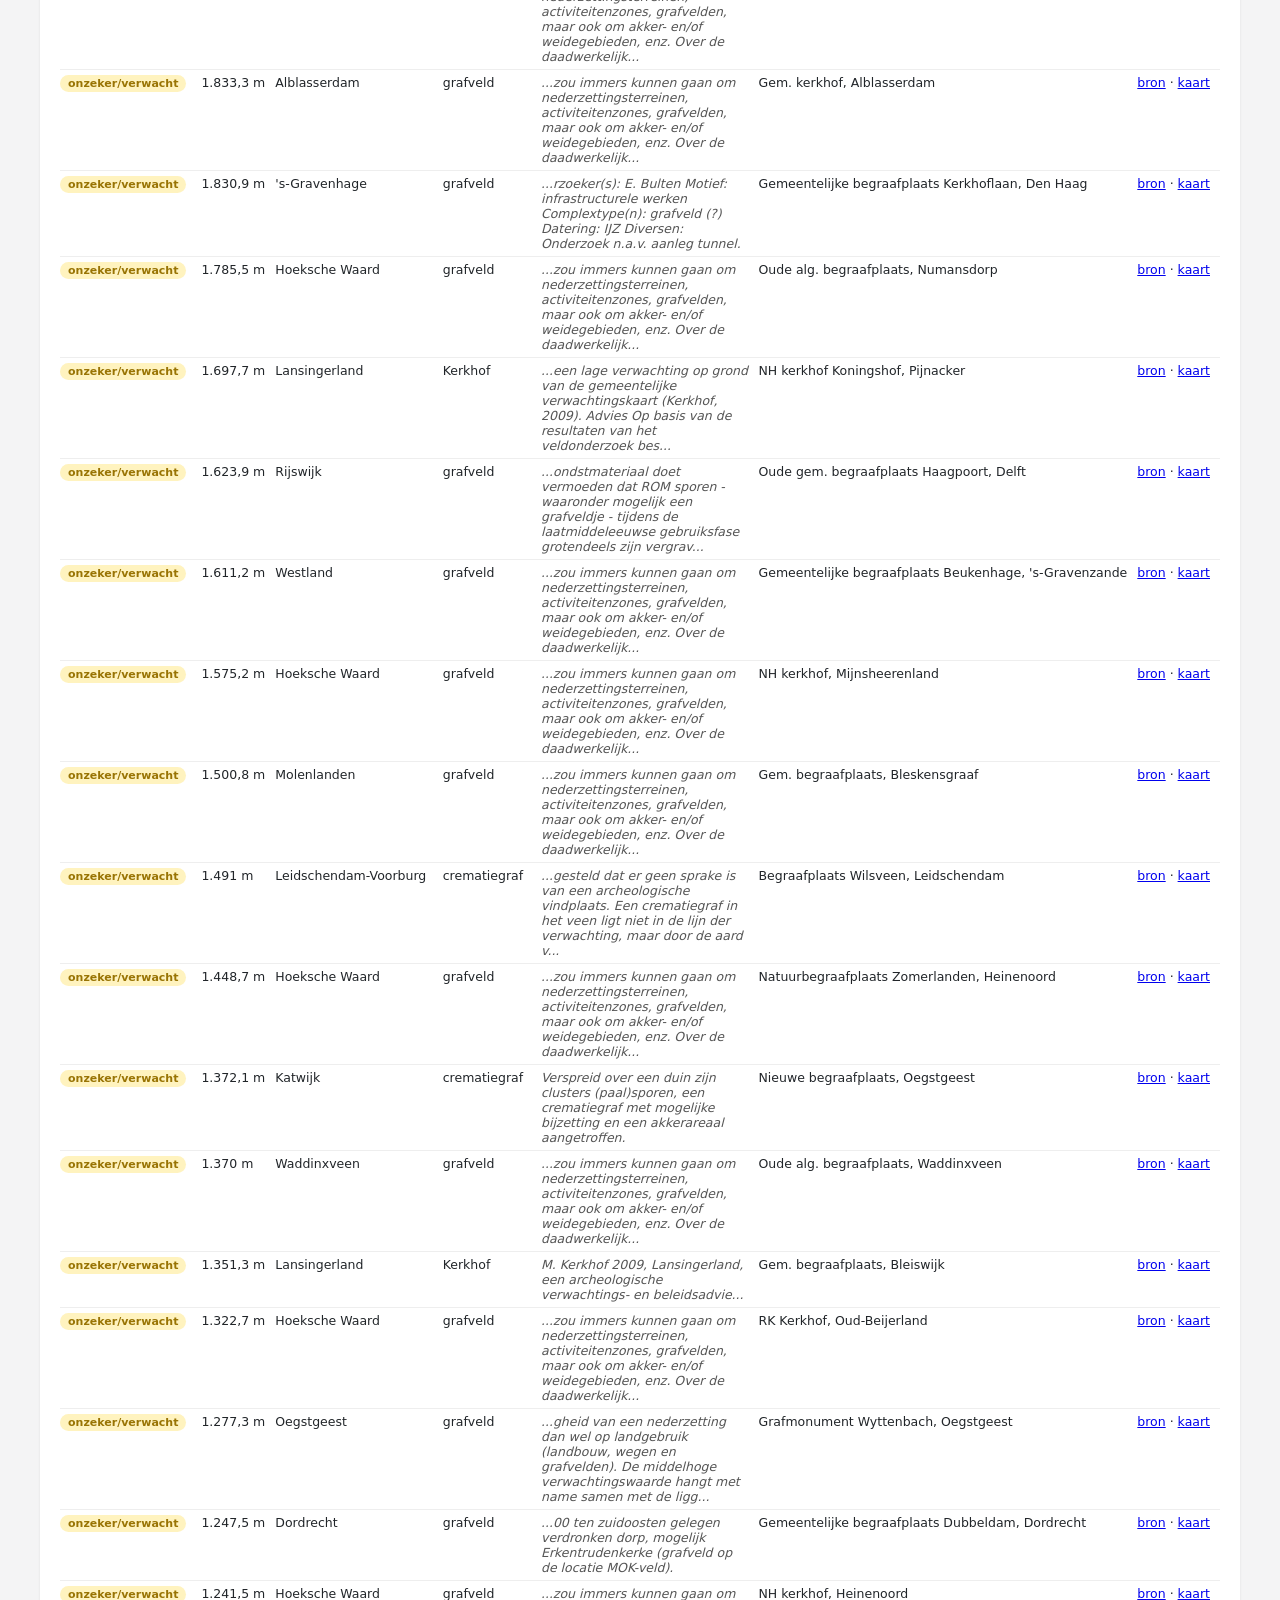
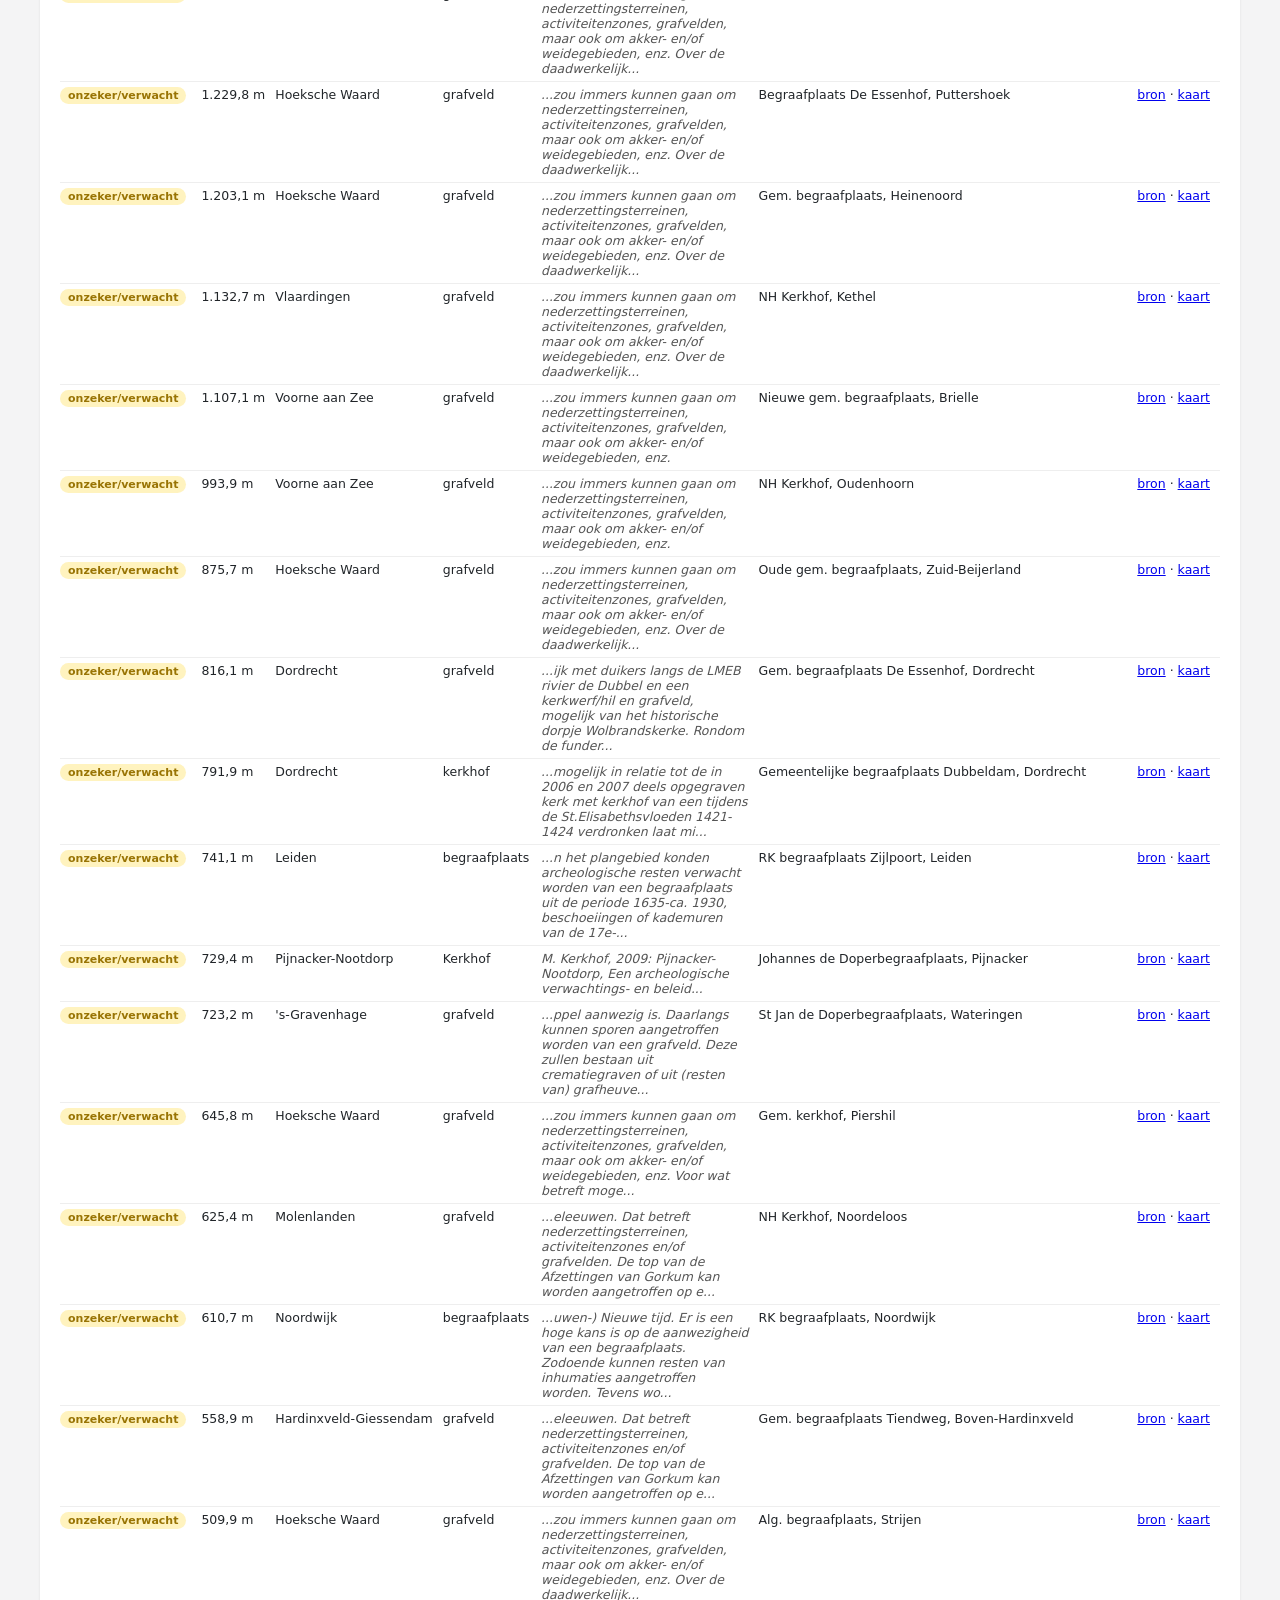
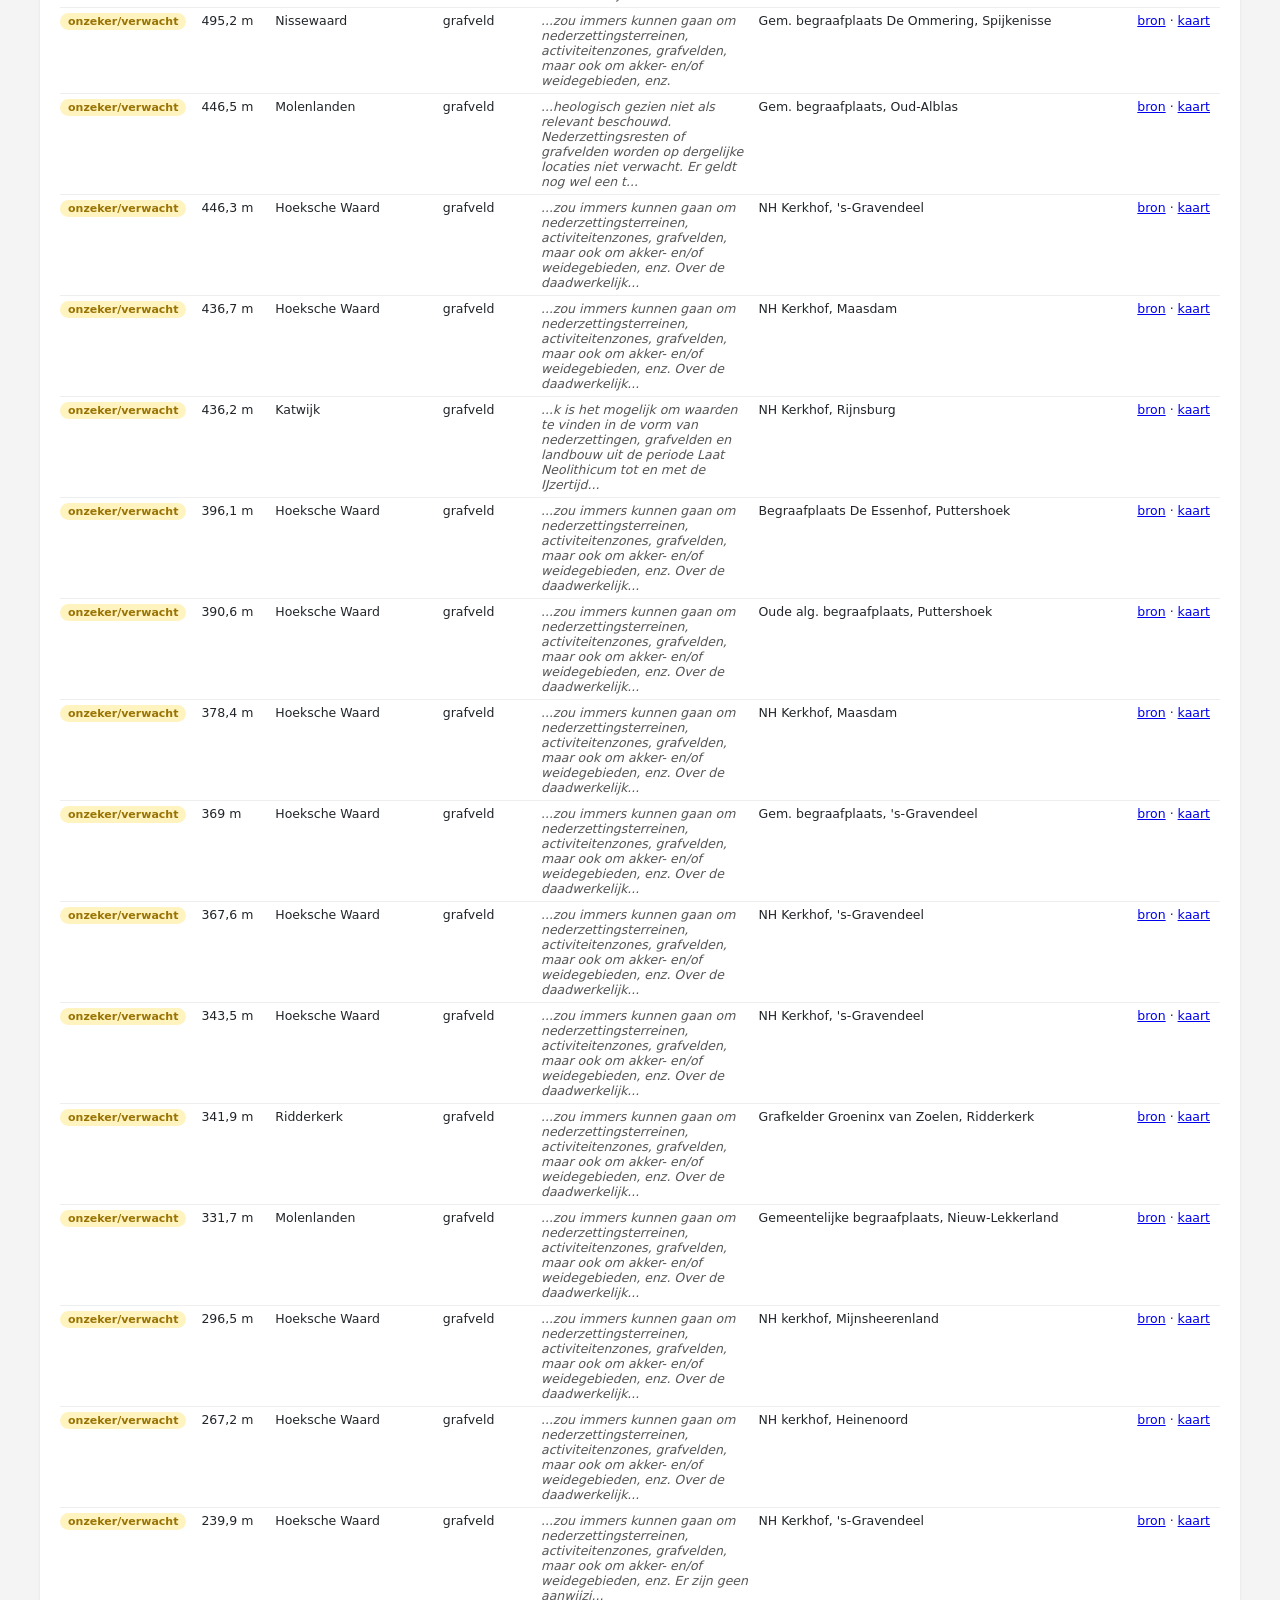
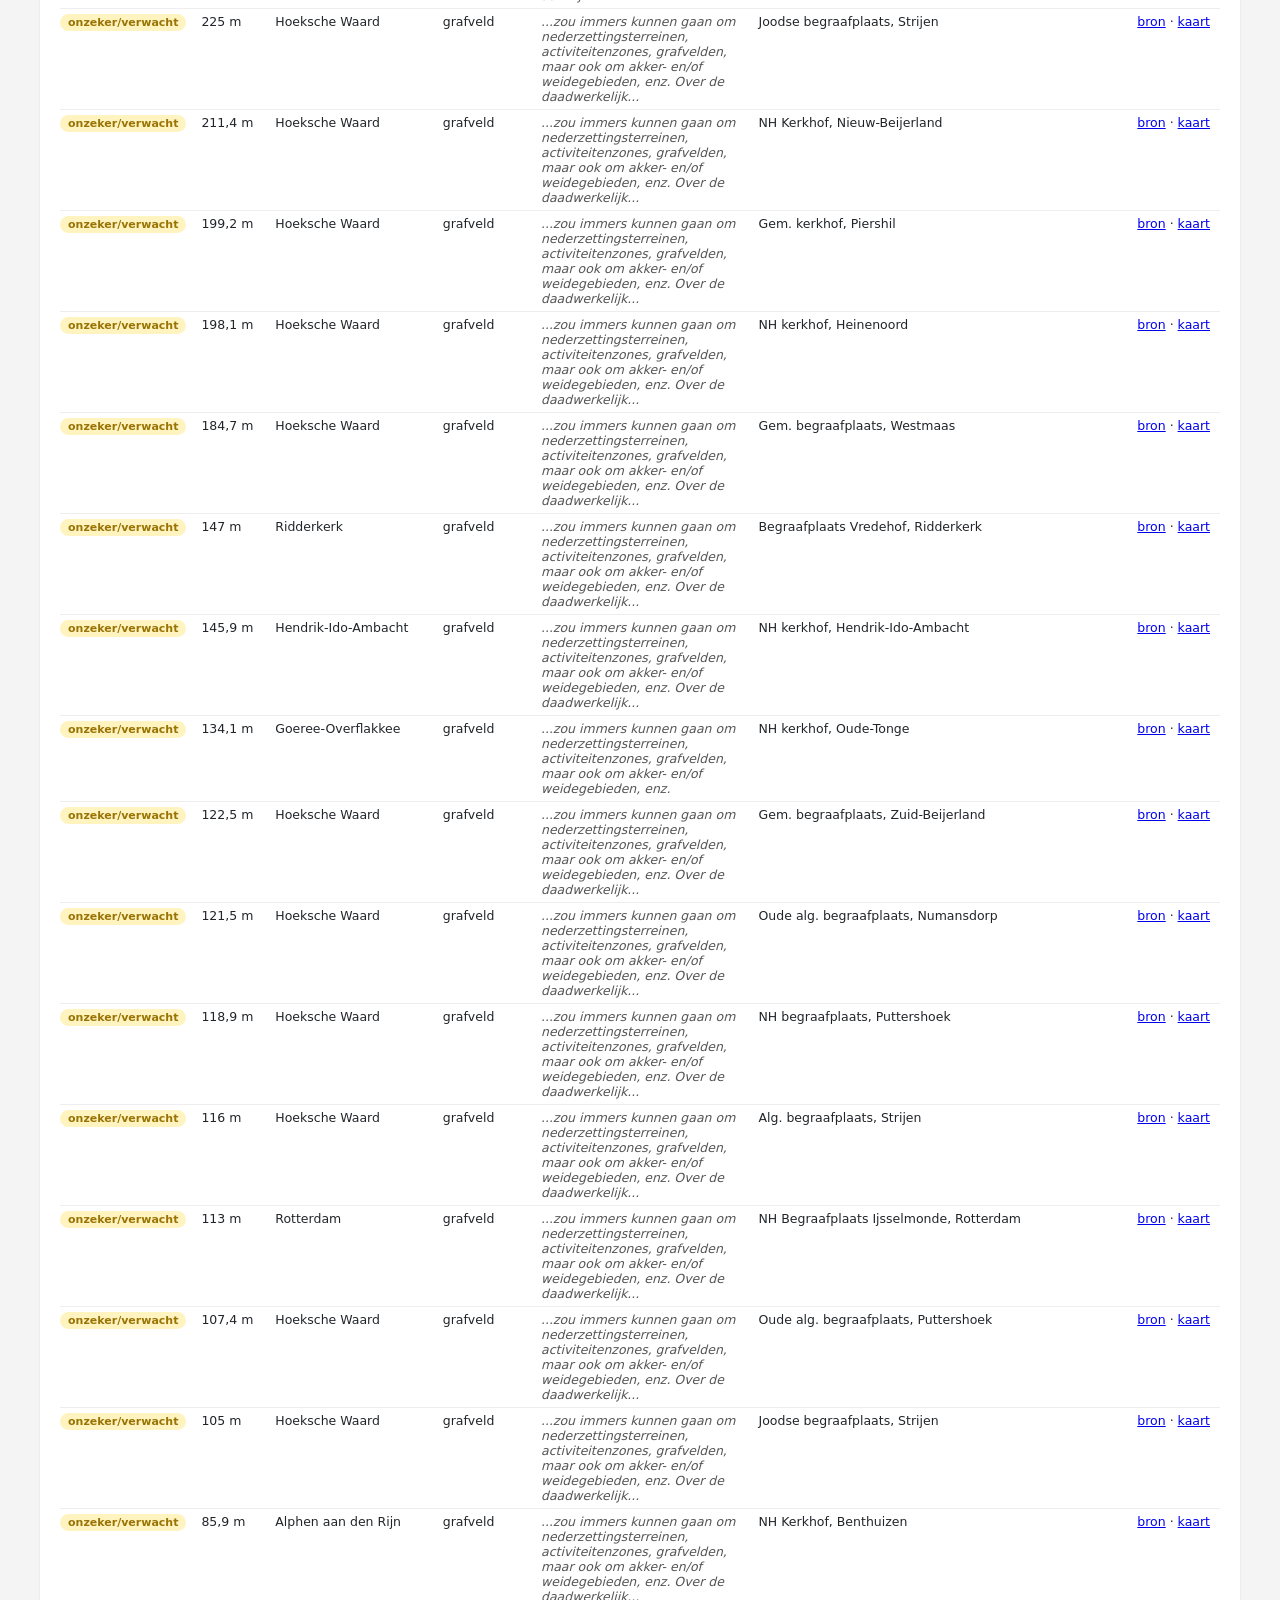
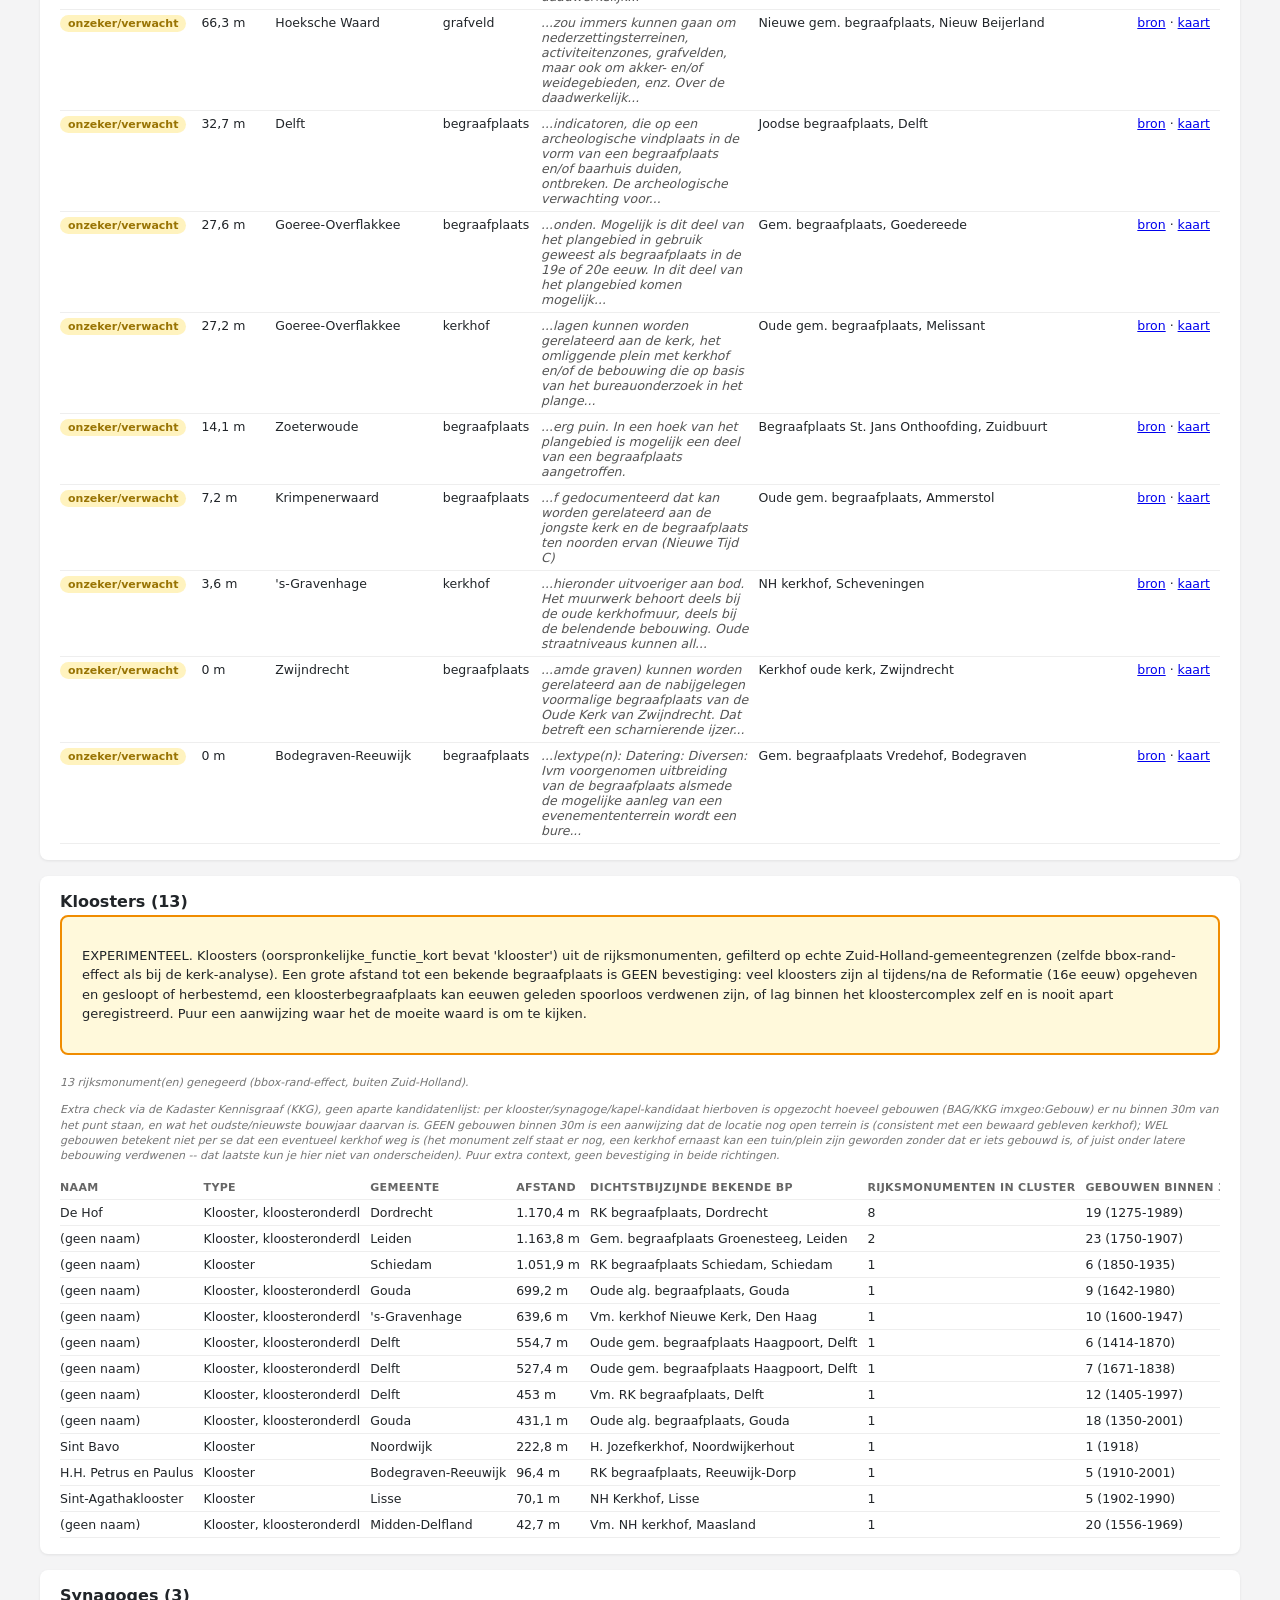
==== commit d3e555ef: "feat: rijksmonumenten lazy-loaden, popups escapen, methodepagina Opvolging van een externe review va" ====
--- a/src/kandidaten.html
+++ b/src/kandidaten.html
@@ -13,7 +13,7 @@
       <img src="../images/Dodenakkers-logo-68015ff5.webp" alt="Dodenakkers" class="logo" />
       <div>
         <h1>Kandidaat-begraafplaatsen</h1>
-        <p class="subtitle">Experimenteel - <a href="index.html">&larr; kaart</a> &middot; <a href="statistieken.html">Statistieken</a></p>
+        <p class="subtitle">Experimenteel - <a href="index.html">&larr; kaart</a> &middot; <a href="statistieken.html">Statistieken</a> &middot; <a href="methode.html">Methode</a></p>
       </div>
     </header>
 
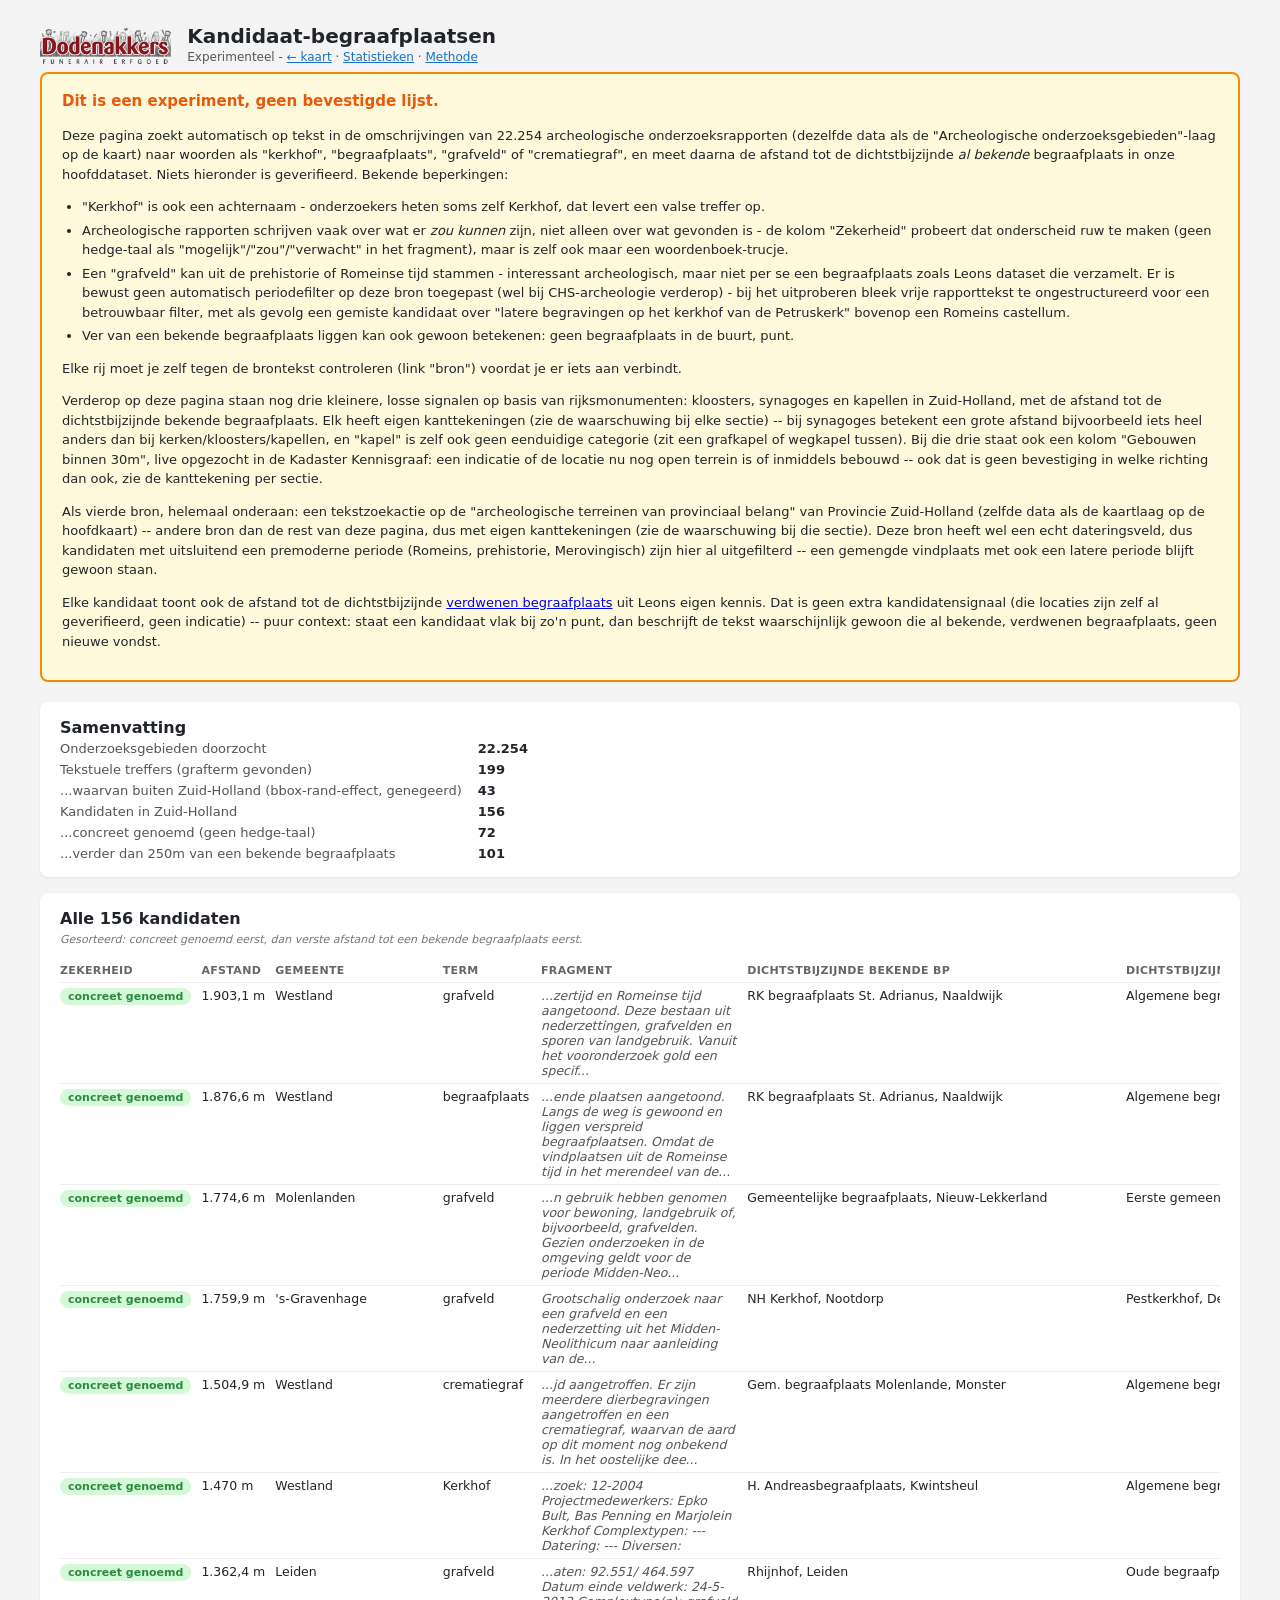
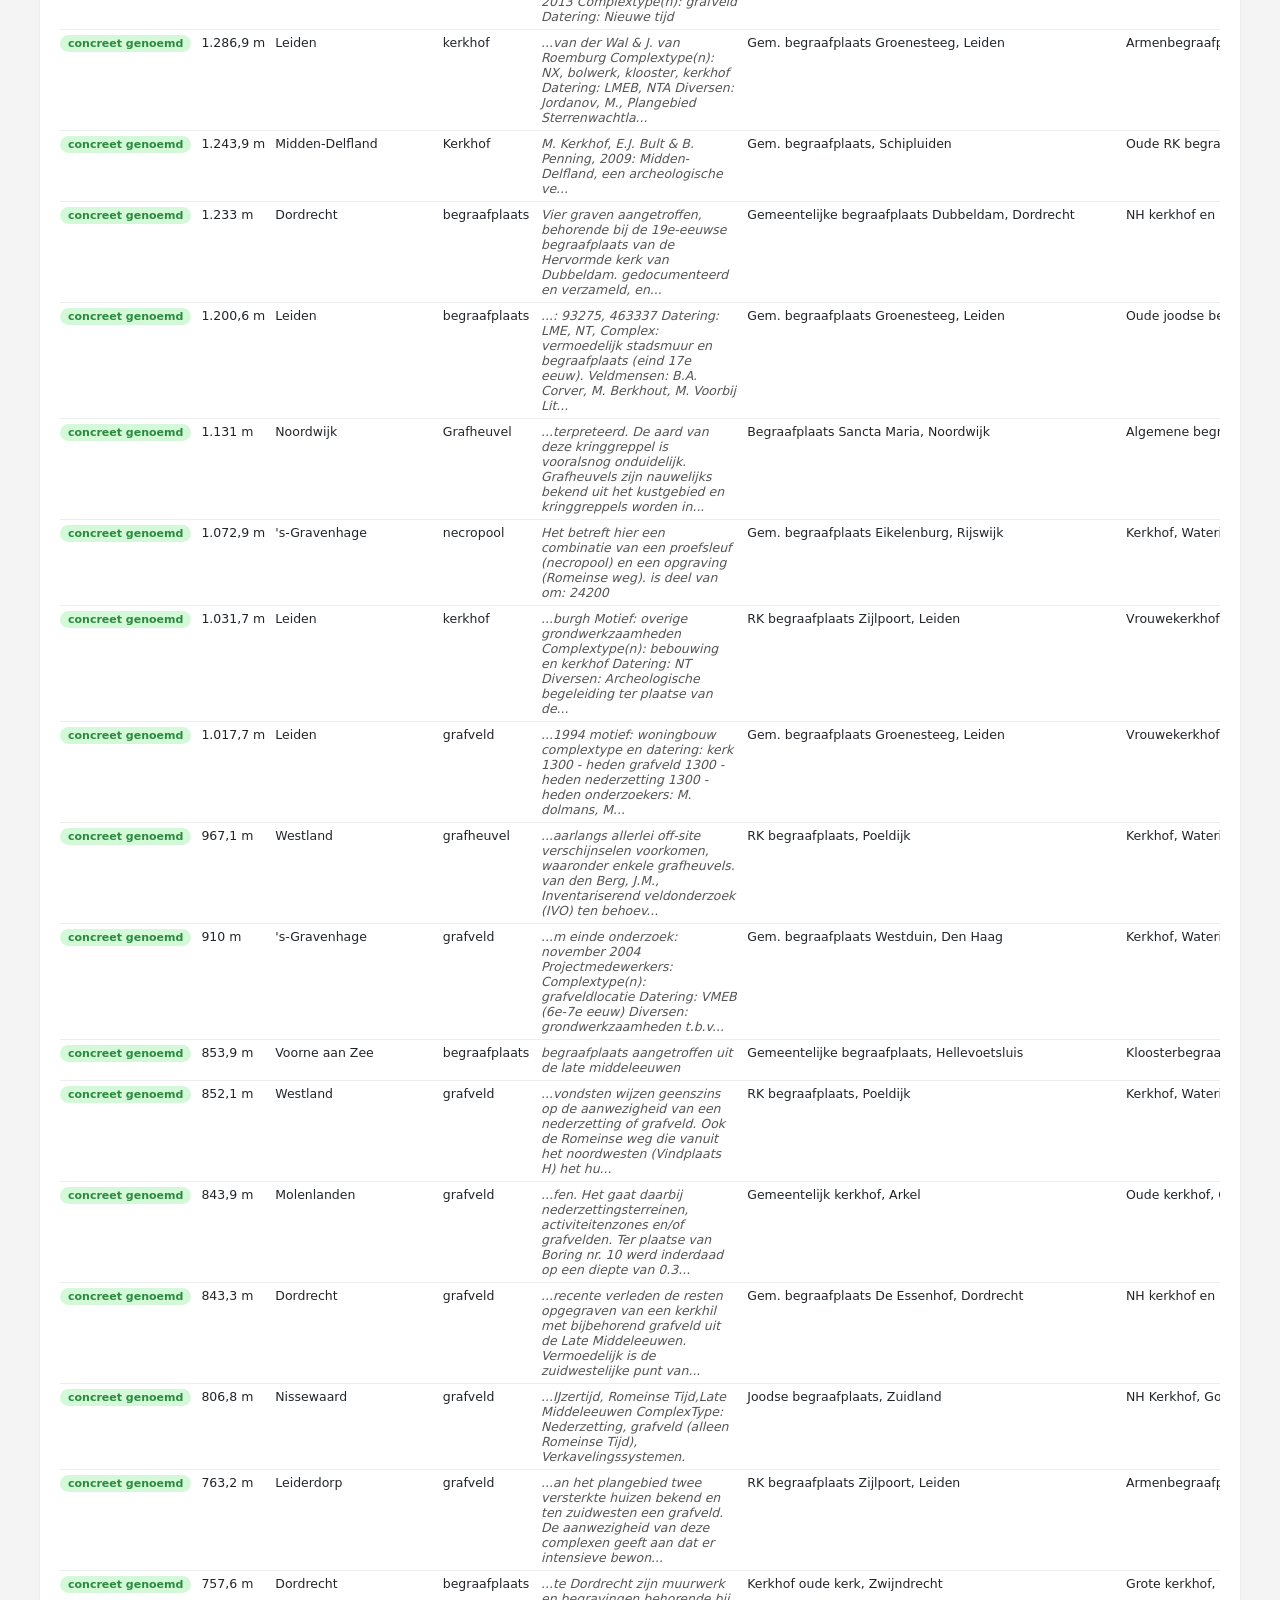
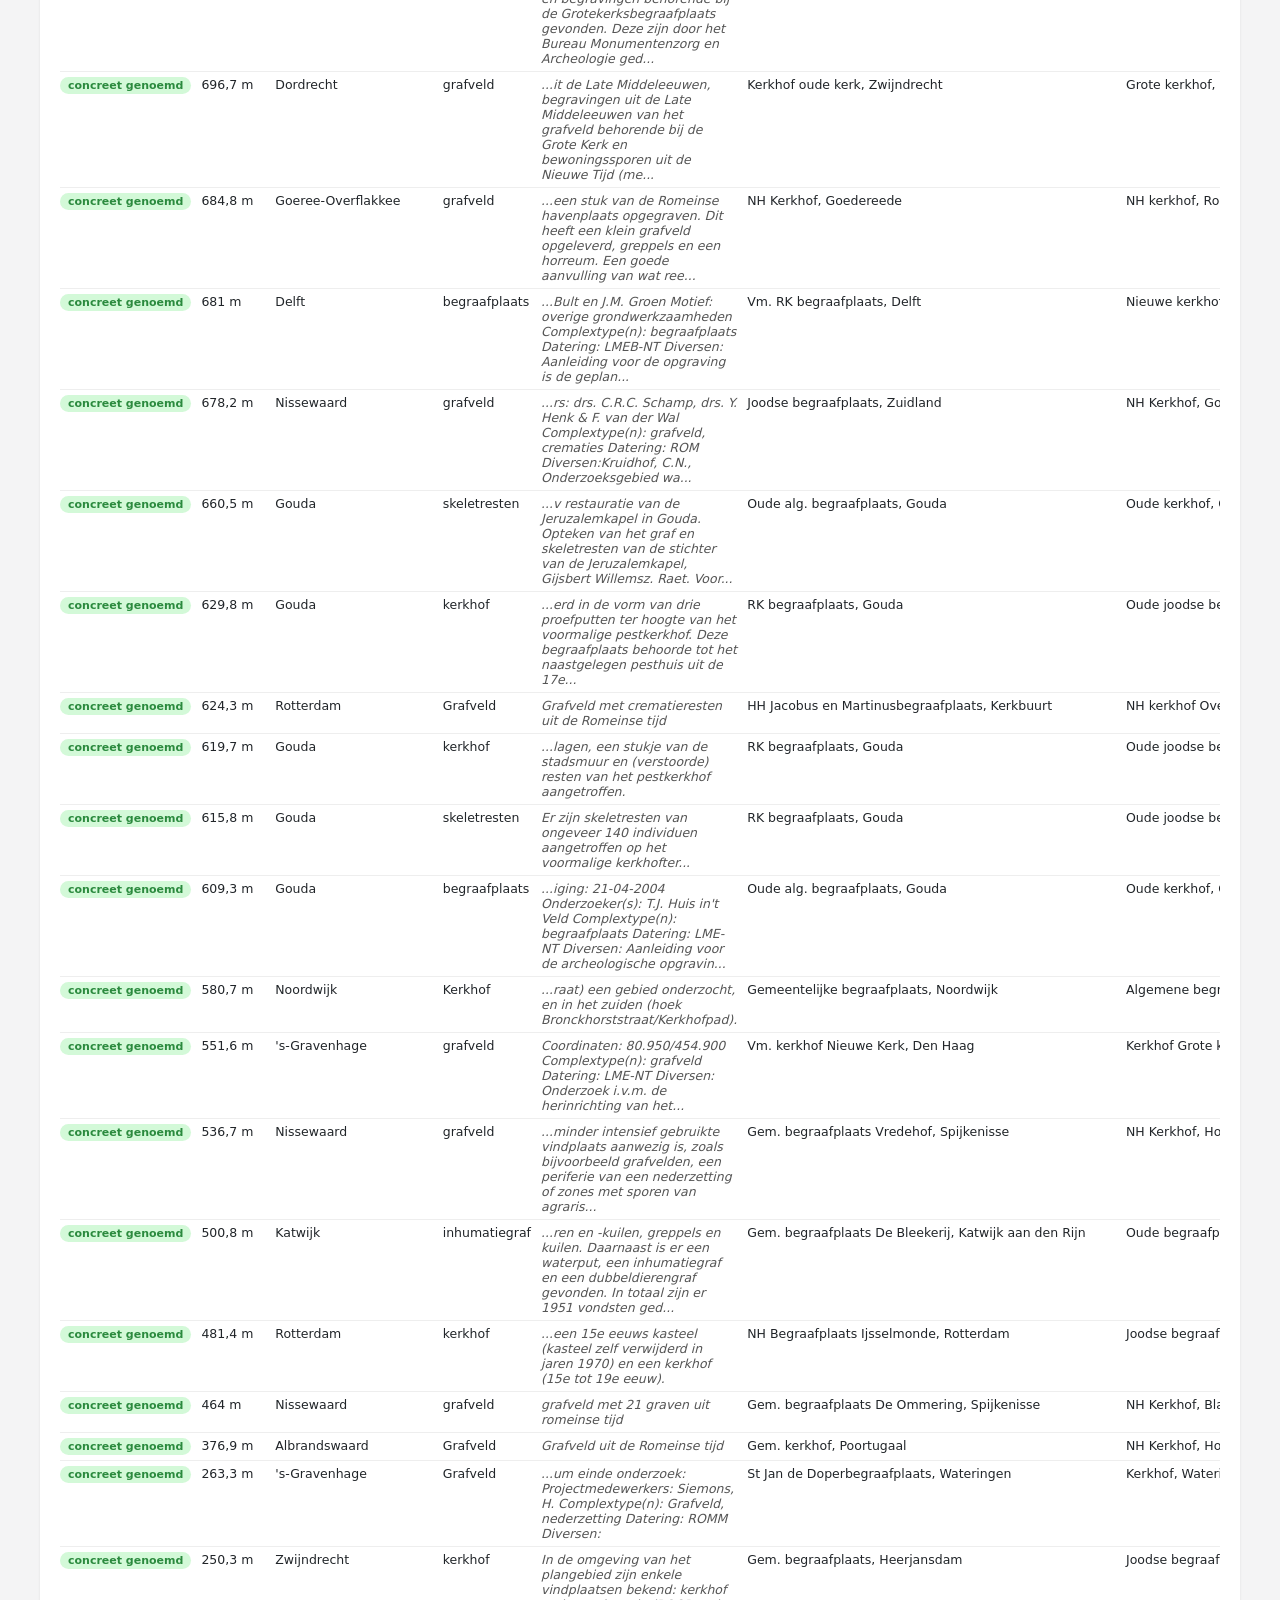
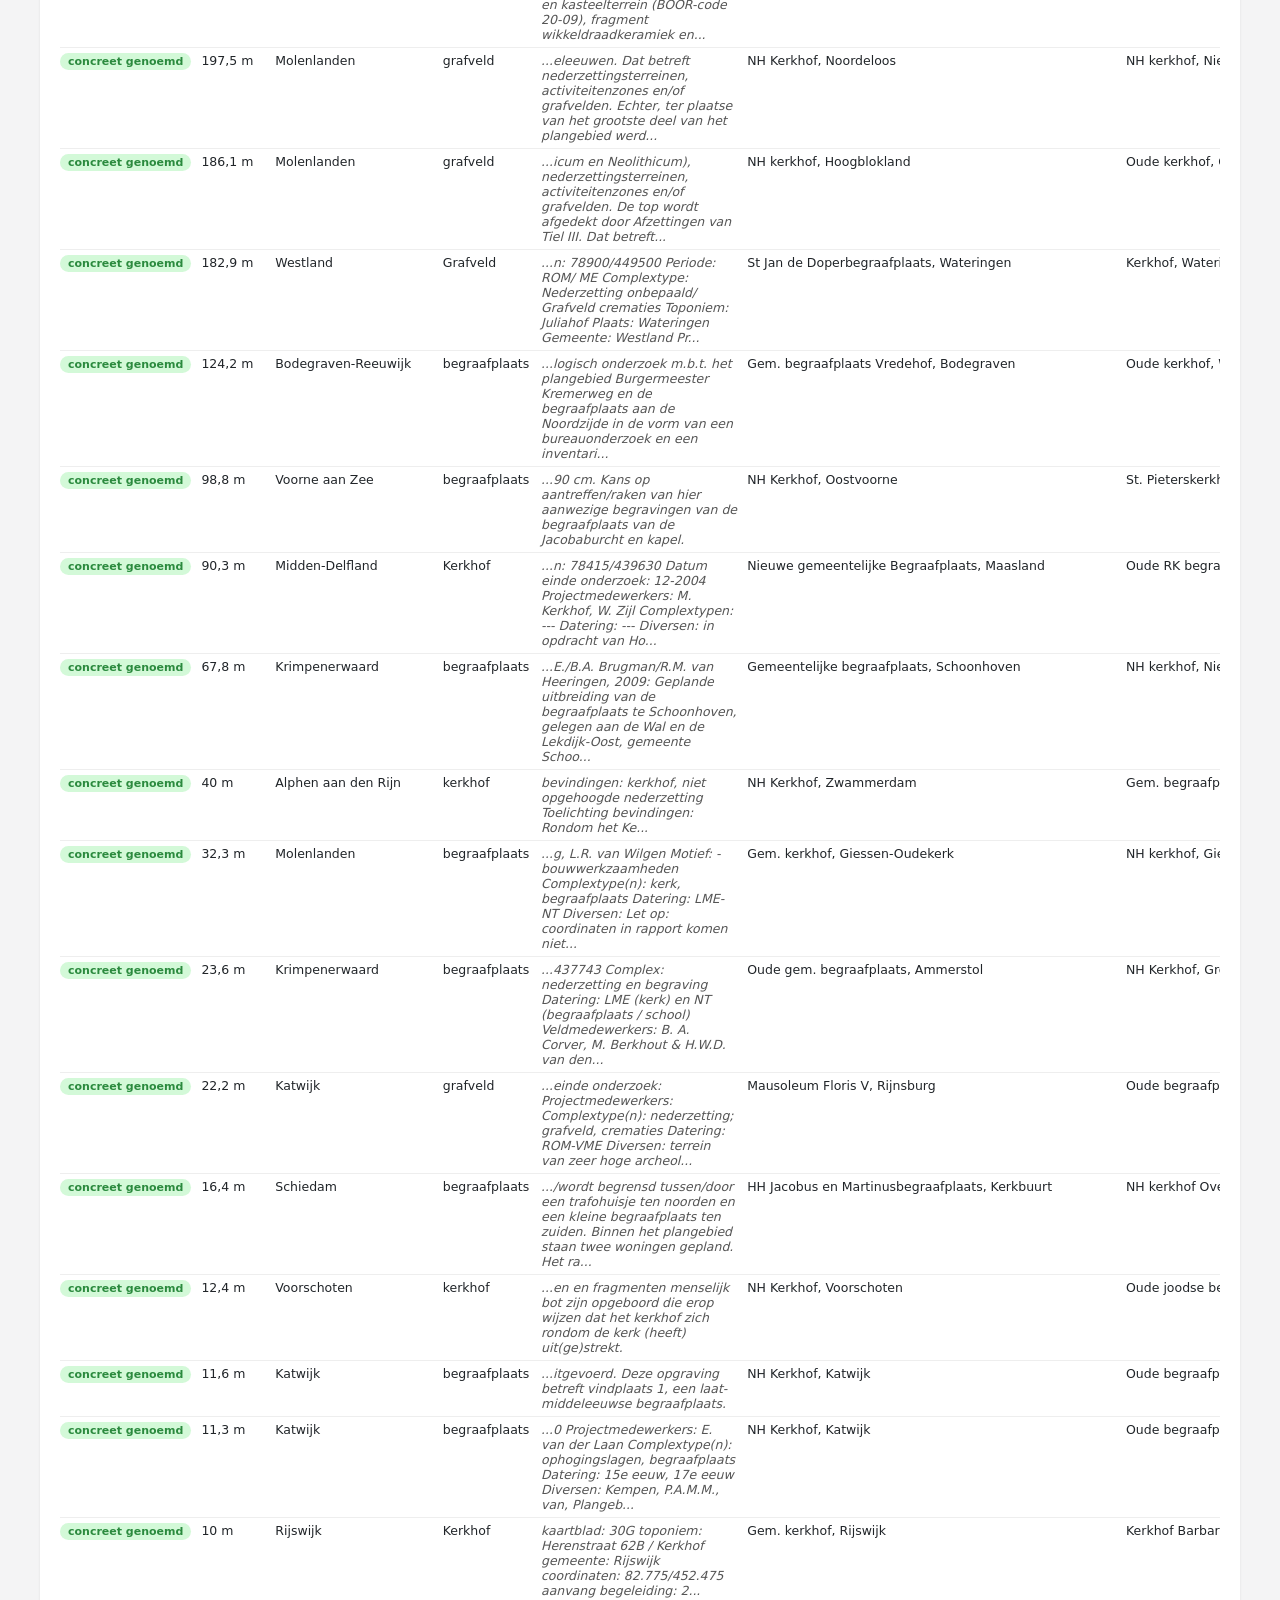
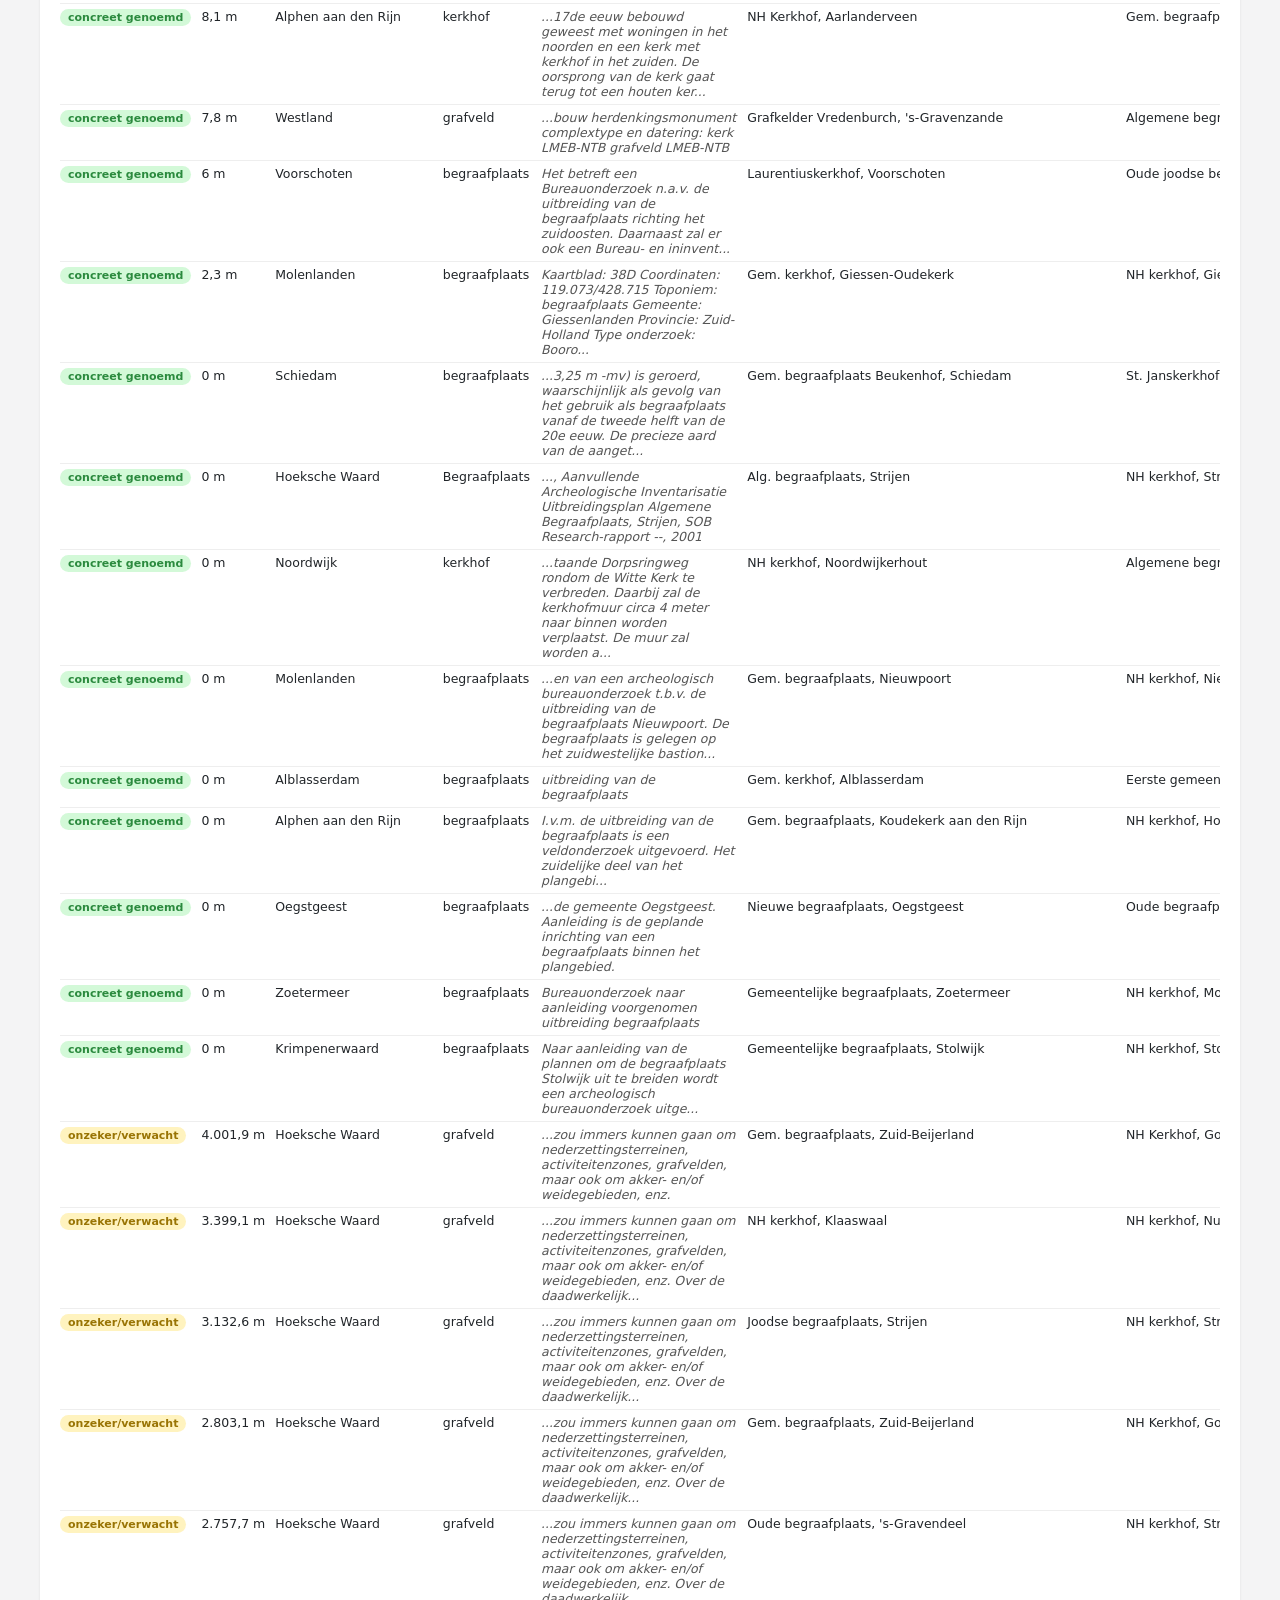
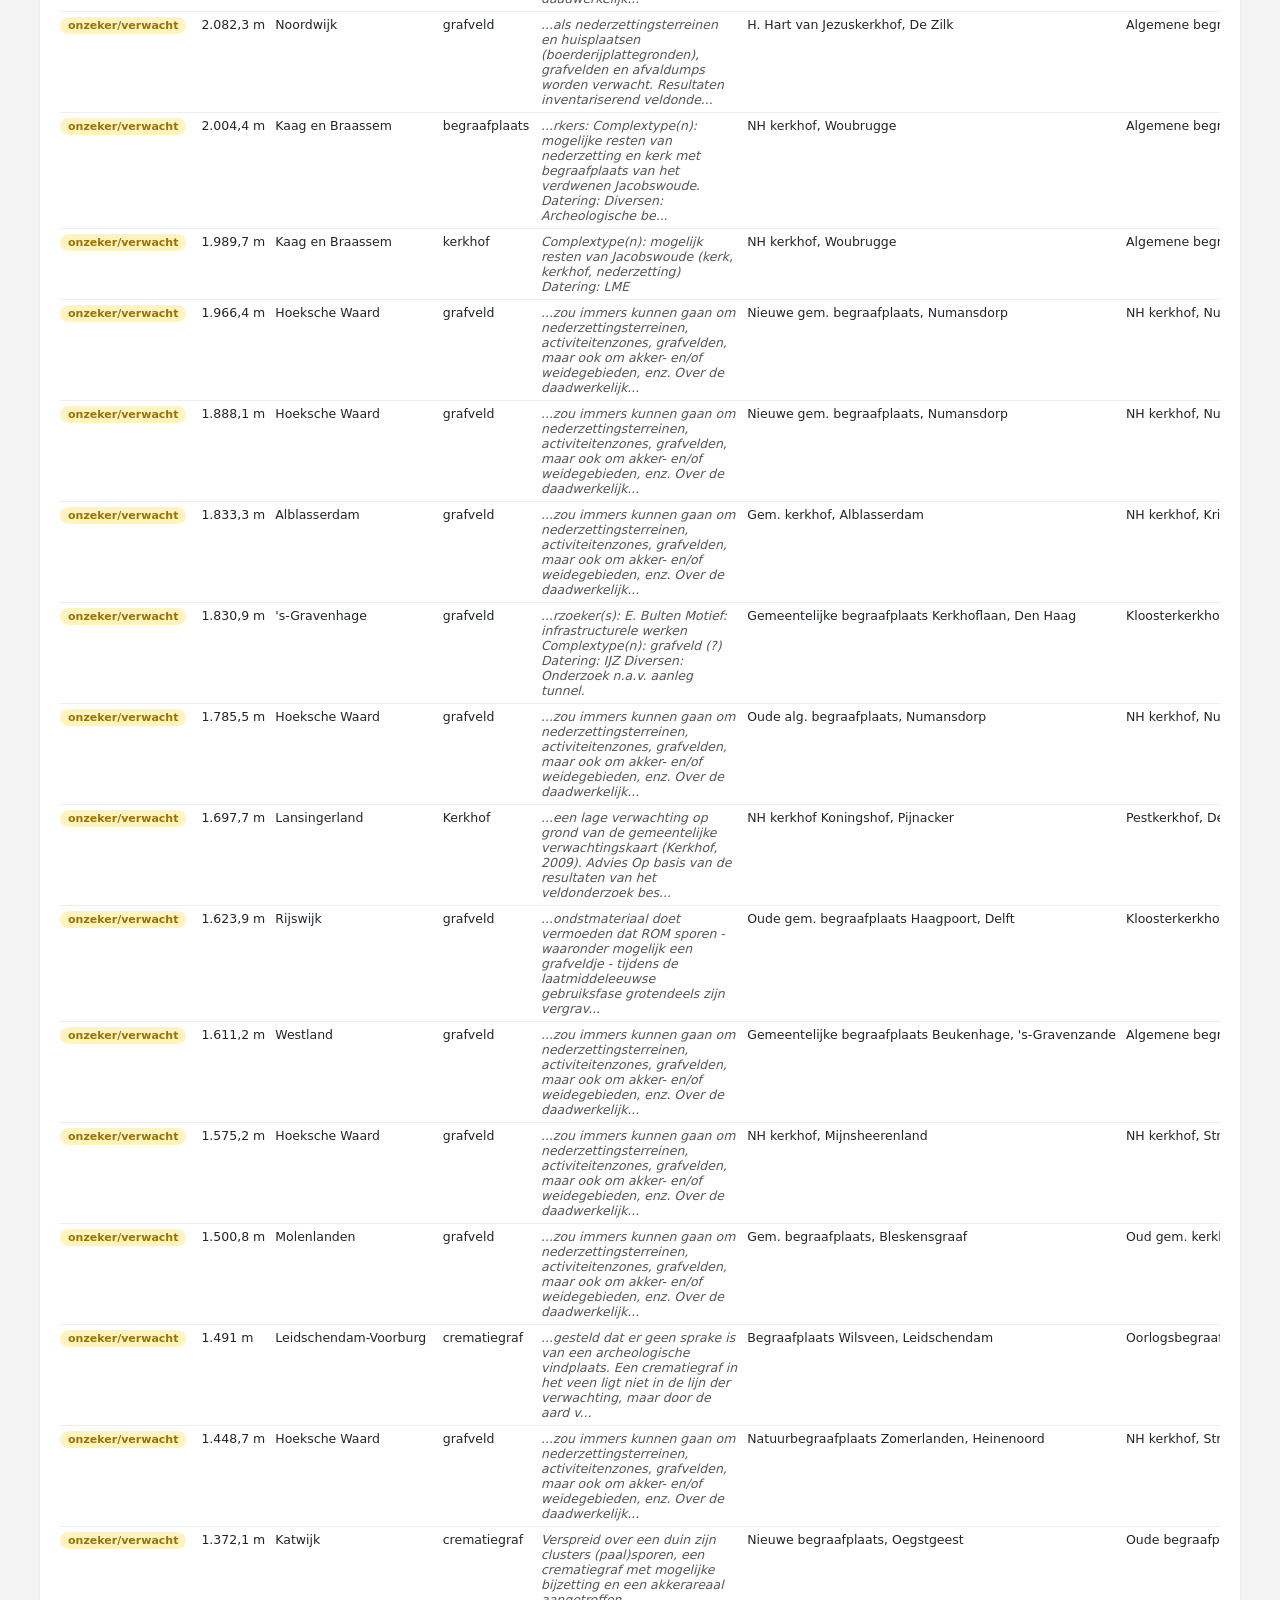
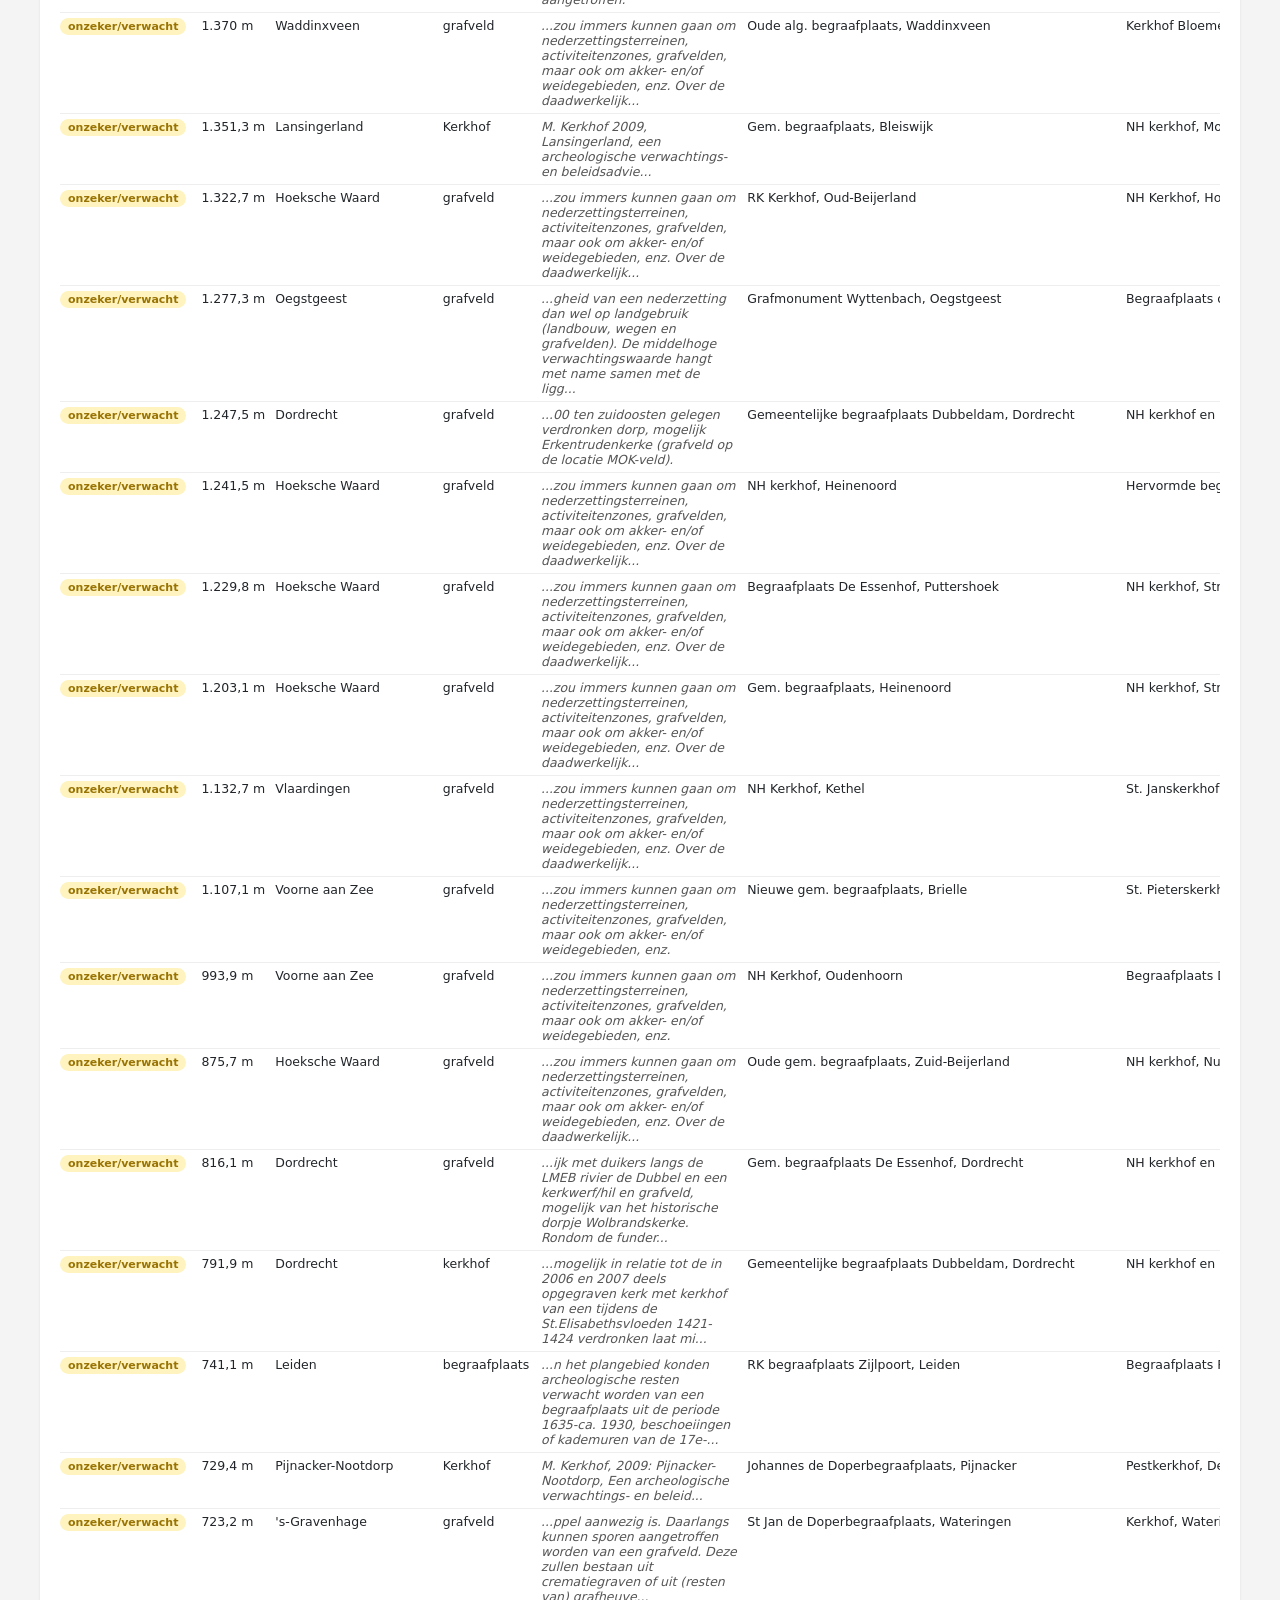
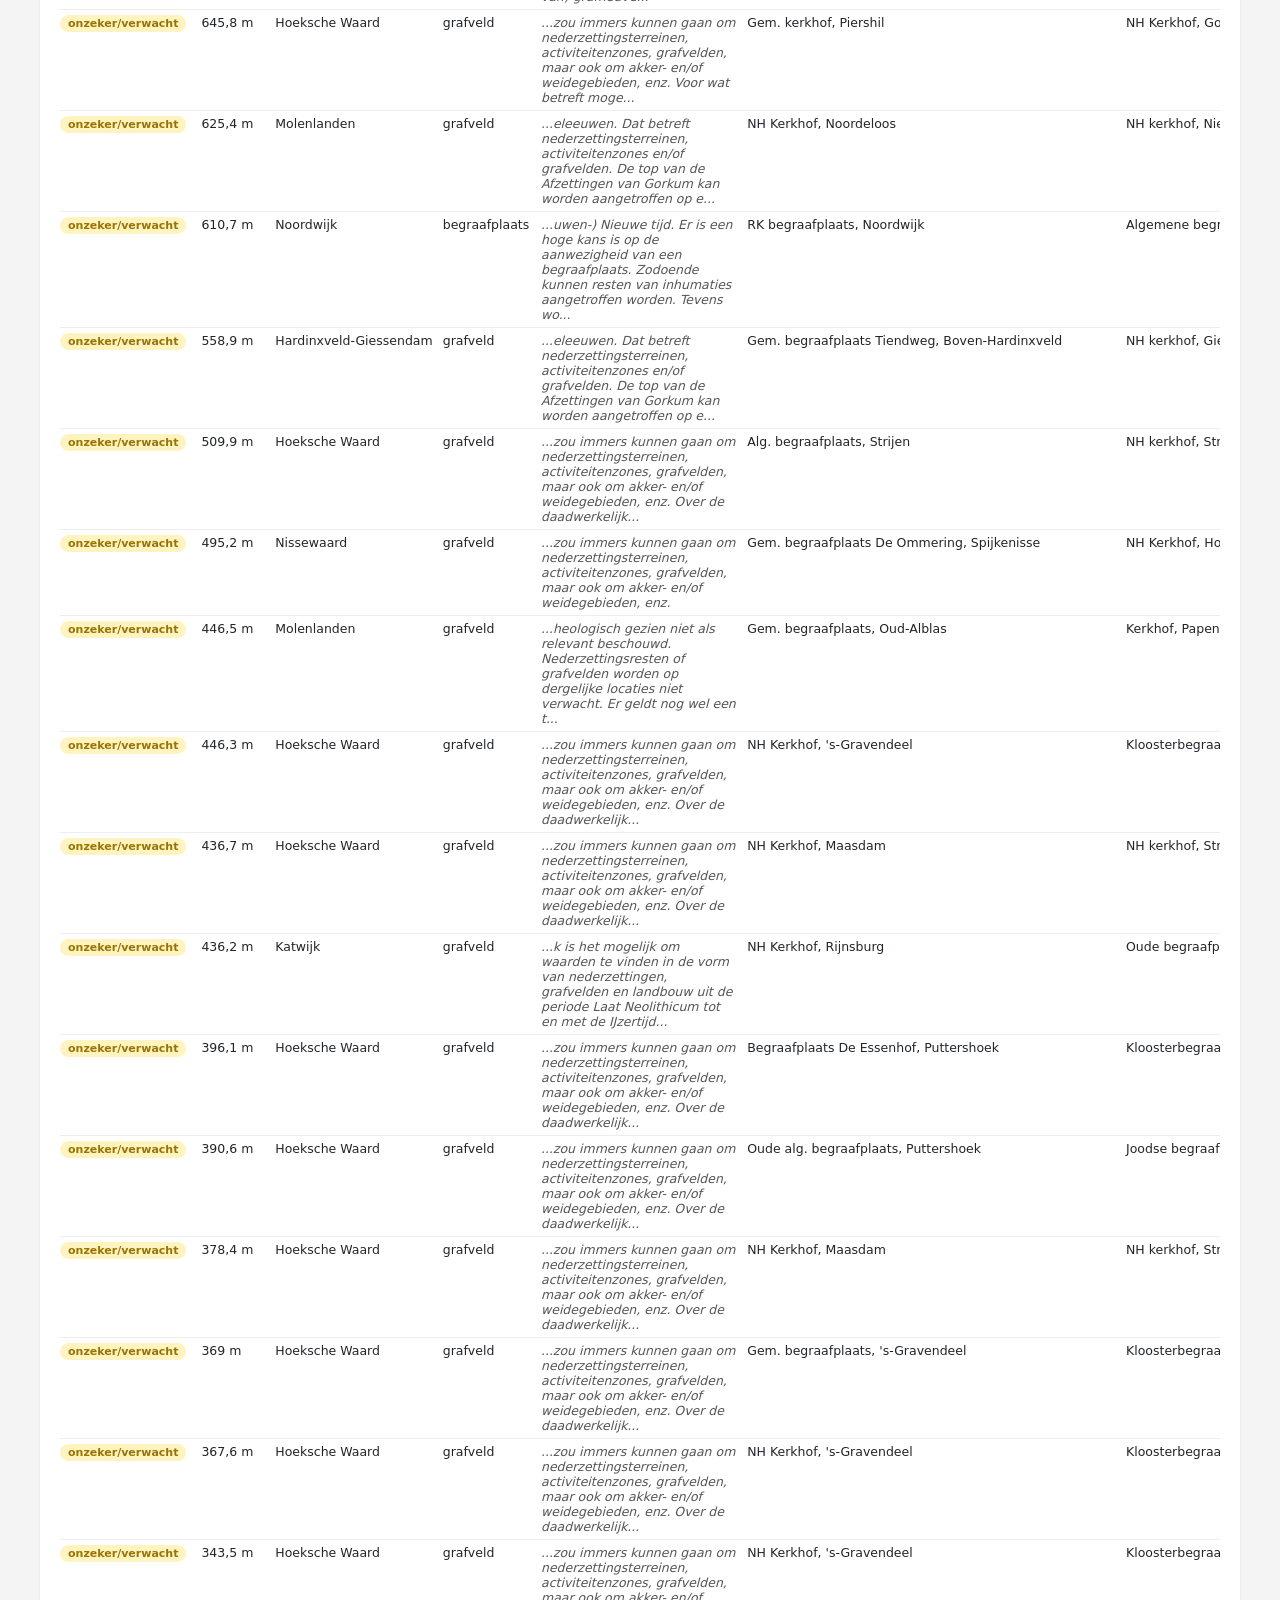
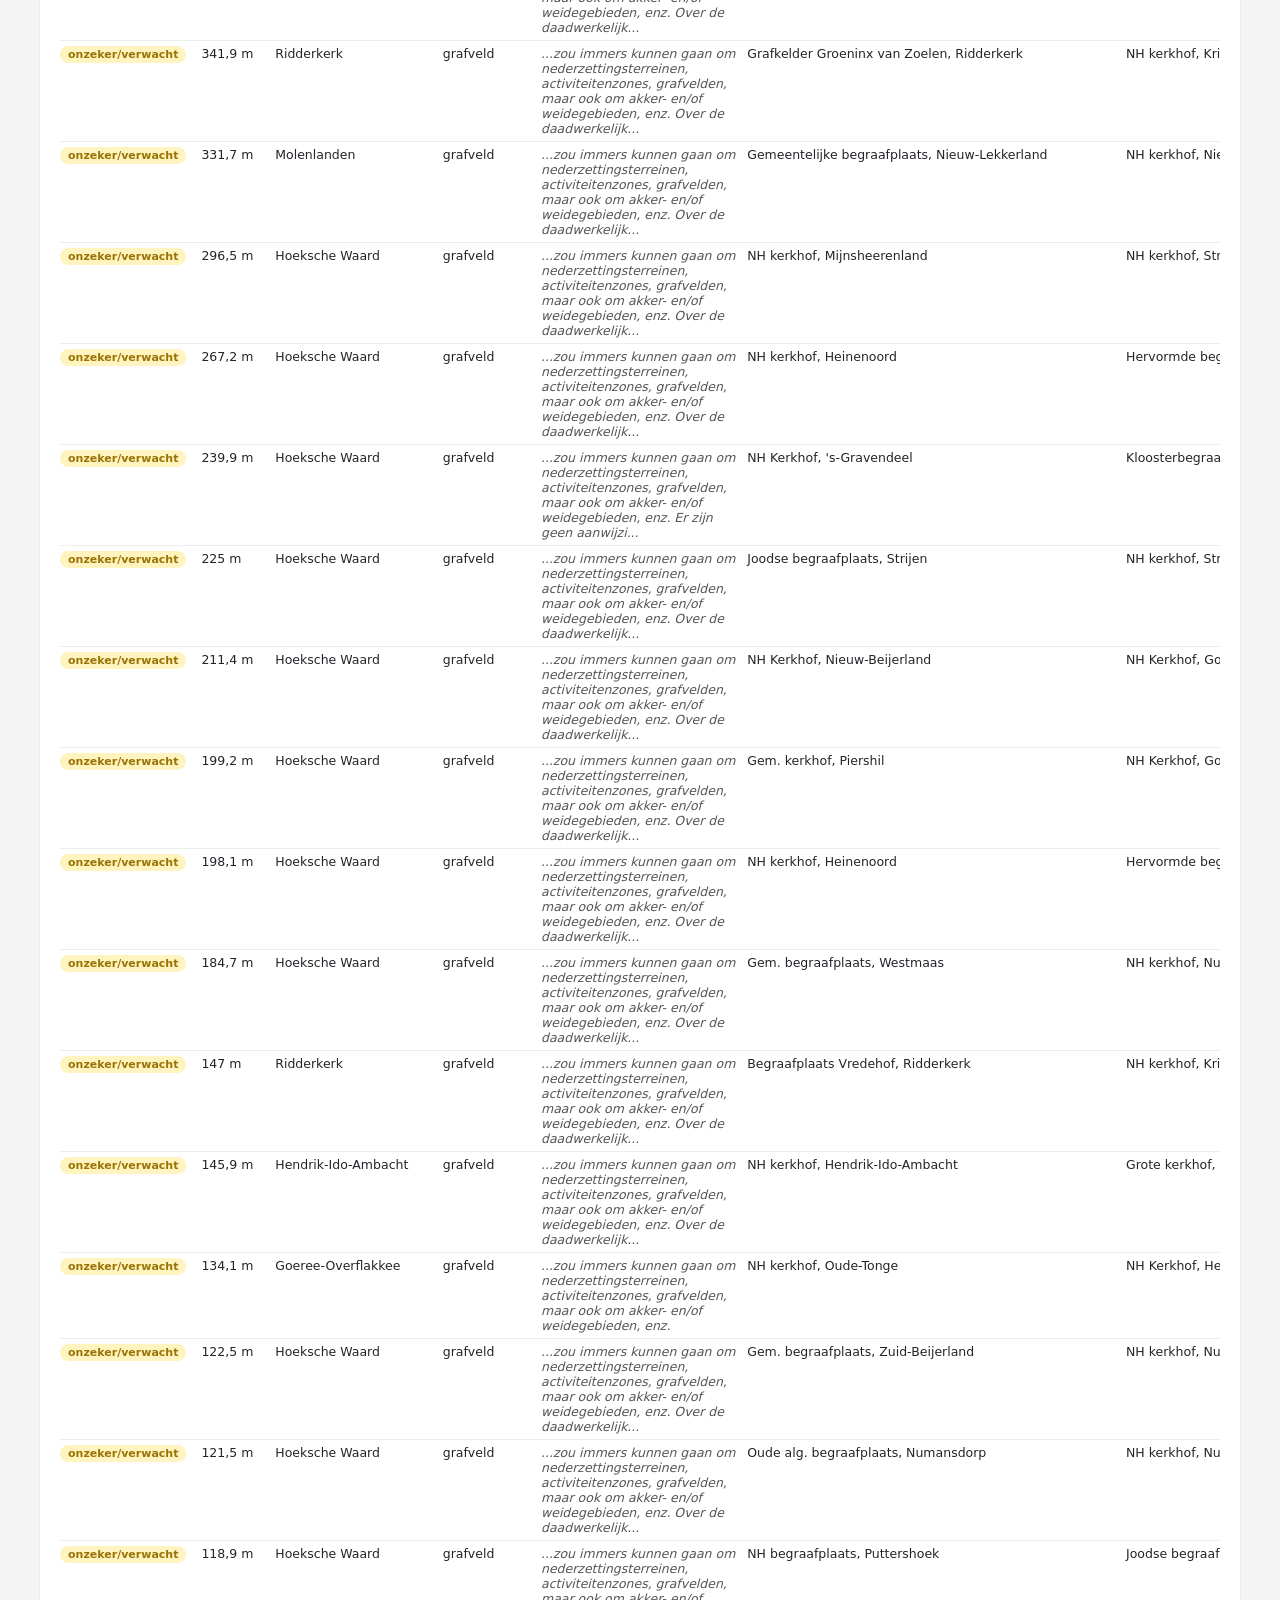
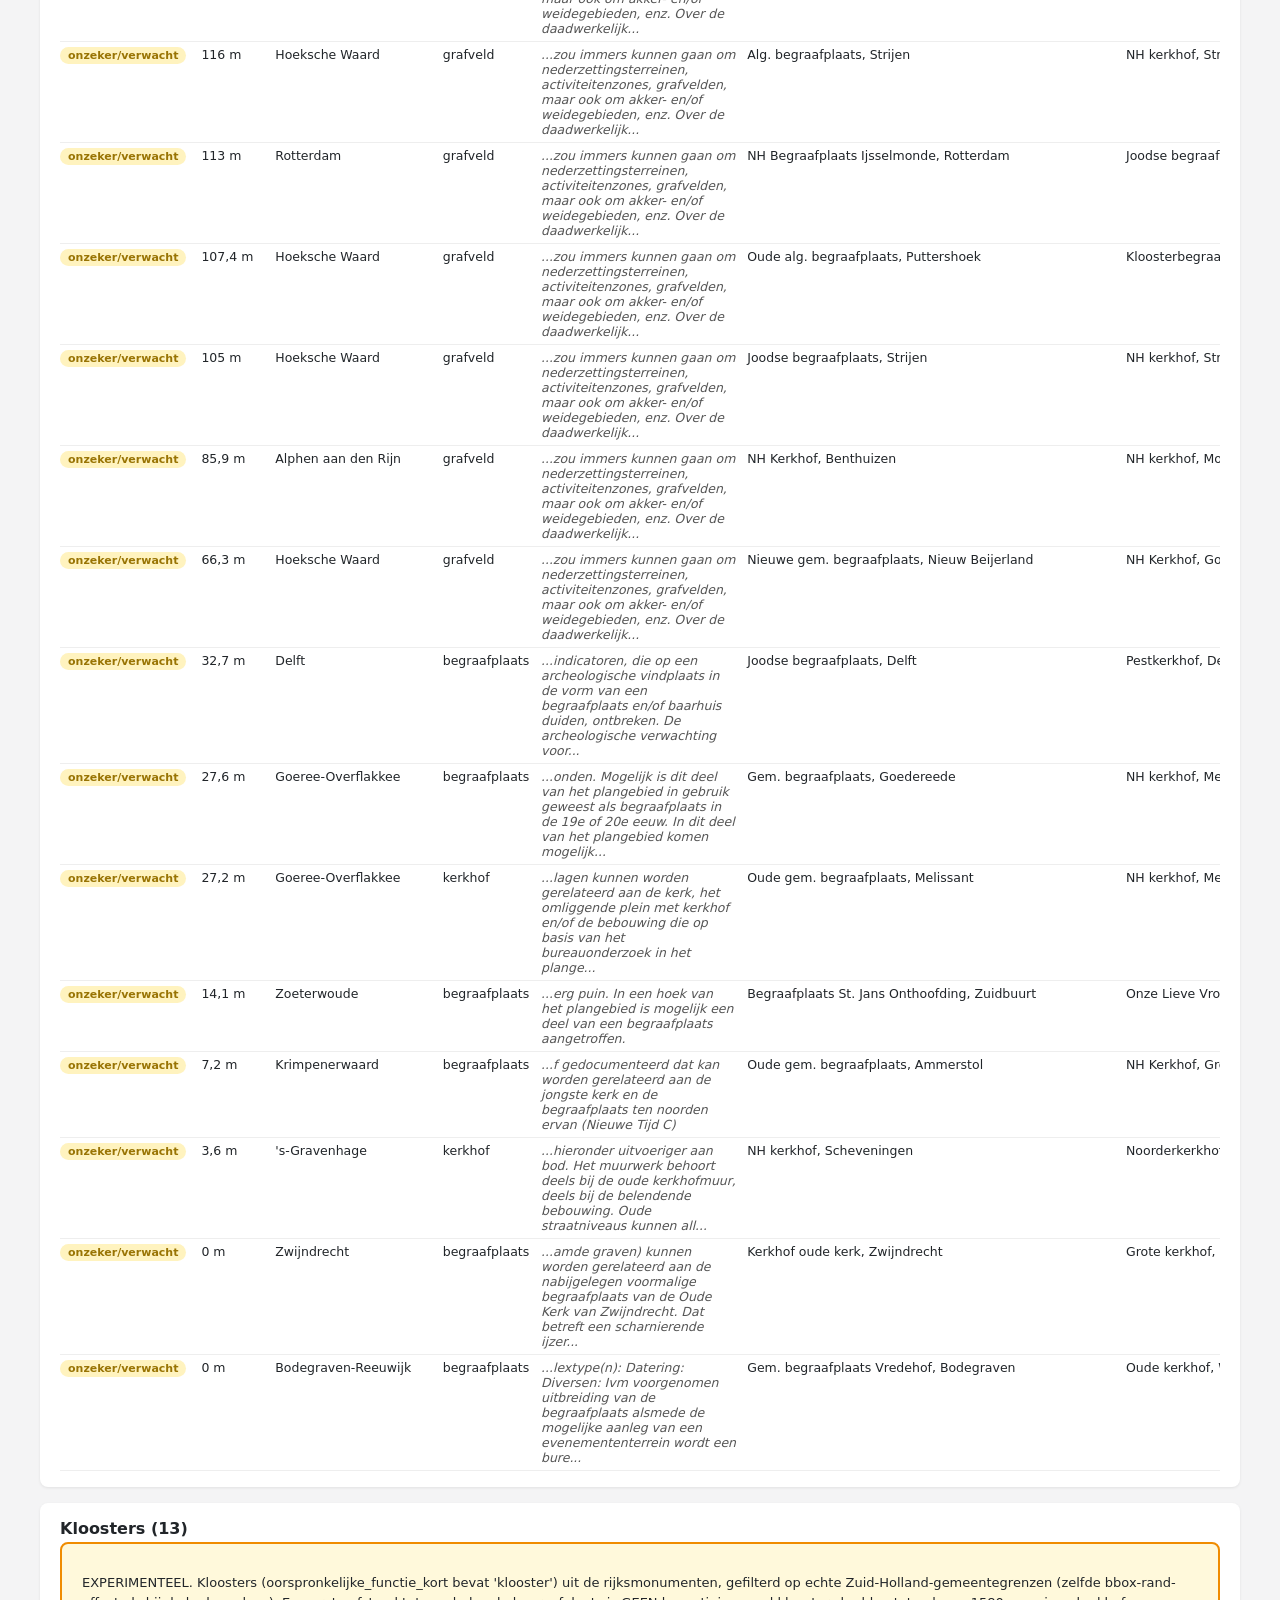
==== commit ac3b4514: "feat: kandidatenpagina met verdwenen-referentie en periodefilter (CHS) - Elke kandidaat op kandidate" ====
--- a/src/kandidaten.html
+++ b/src/kandidaten.html
@@ -33,7 +33,10 @@
           wat gevonden is - de kolom "Zekerheid" probeert dat onderscheid ruw te maken (geen hedge-taal als
           "mogelijk"/"zou"/"verwacht" in het fragment), maar is zelf ook maar een woordenboek-trucje.</li>
         <li>Een "grafveld" kan uit de prehistorie of Romeinse tijd stammen - interessant archeologisch, maar
-          niet per se een begraafplaats zoals Leons dataset die verzamelt.</li>
+          niet per se een begraafplaats zoals Leons dataset die verzamelt. Er is bewust geen automatisch
+          periodefilter op deze bron toegepast (wel bij CHS-archeologie verderop) - bij het uitproberen bleek
+          vrije rapporttekst te ongestructureerd voor een betrouwbaar filter, met als gevolg een gemiste
+          kandidaat over "latere begravingen op het kerkhof van de Petruskerk" bovenop een Romeins castellum.</li>
         <li>Ver van een bekende begraafplaats liggen kan ook gewoon betekenen: geen begraafplaats in de buurt,
           punt.</li>
       </ul>
@@ -51,7 +54,16 @@
       <p>
         Als vierde bron, helemaal onderaan: een tekstzoekactie op de "archeologische terreinen van provinciaal
         belang" van Provincie Zuid-Holland (zelfde data als de kaartlaag op de hoofdkaart) -- andere bron dan de
-        rest van deze pagina, dus met eigen kanttekeningen (zie de waarschuwing bij die sectie).
+        rest van deze pagina, dus met eigen kanttekeningen (zie de waarschuwing bij die sectie). Deze bron heeft
+        wel een echt dateringsveld, dus kandidaten met uitsluitend een premoderne periode (Romeins, prehistorie,
+        Merovingisch) zijn hier al uitgefilterd -- een gemengde vindplaats met ook een latere periode blijft
+        gewoon staan.
+      </p>
+      <p>
+        Elke kandidaat toont ook de afstand tot de dichtstbijzijnde <a href="index.html">verdwenen begraafplaats</a>
+        uit Leons eigen kennis. Dat is geen extra kandidatensignaal (die locaties zijn zelf al geverifieerd, geen
+        indicatie) -- puur context: staat een kandidaat vlak bij zo'n punt, dan beschrijft de tekst waarschijnlijk
+        gewoon die al bekende, verdwenen begraafplaats, geen nieuwe vondst.
       </p>
     </div>
 
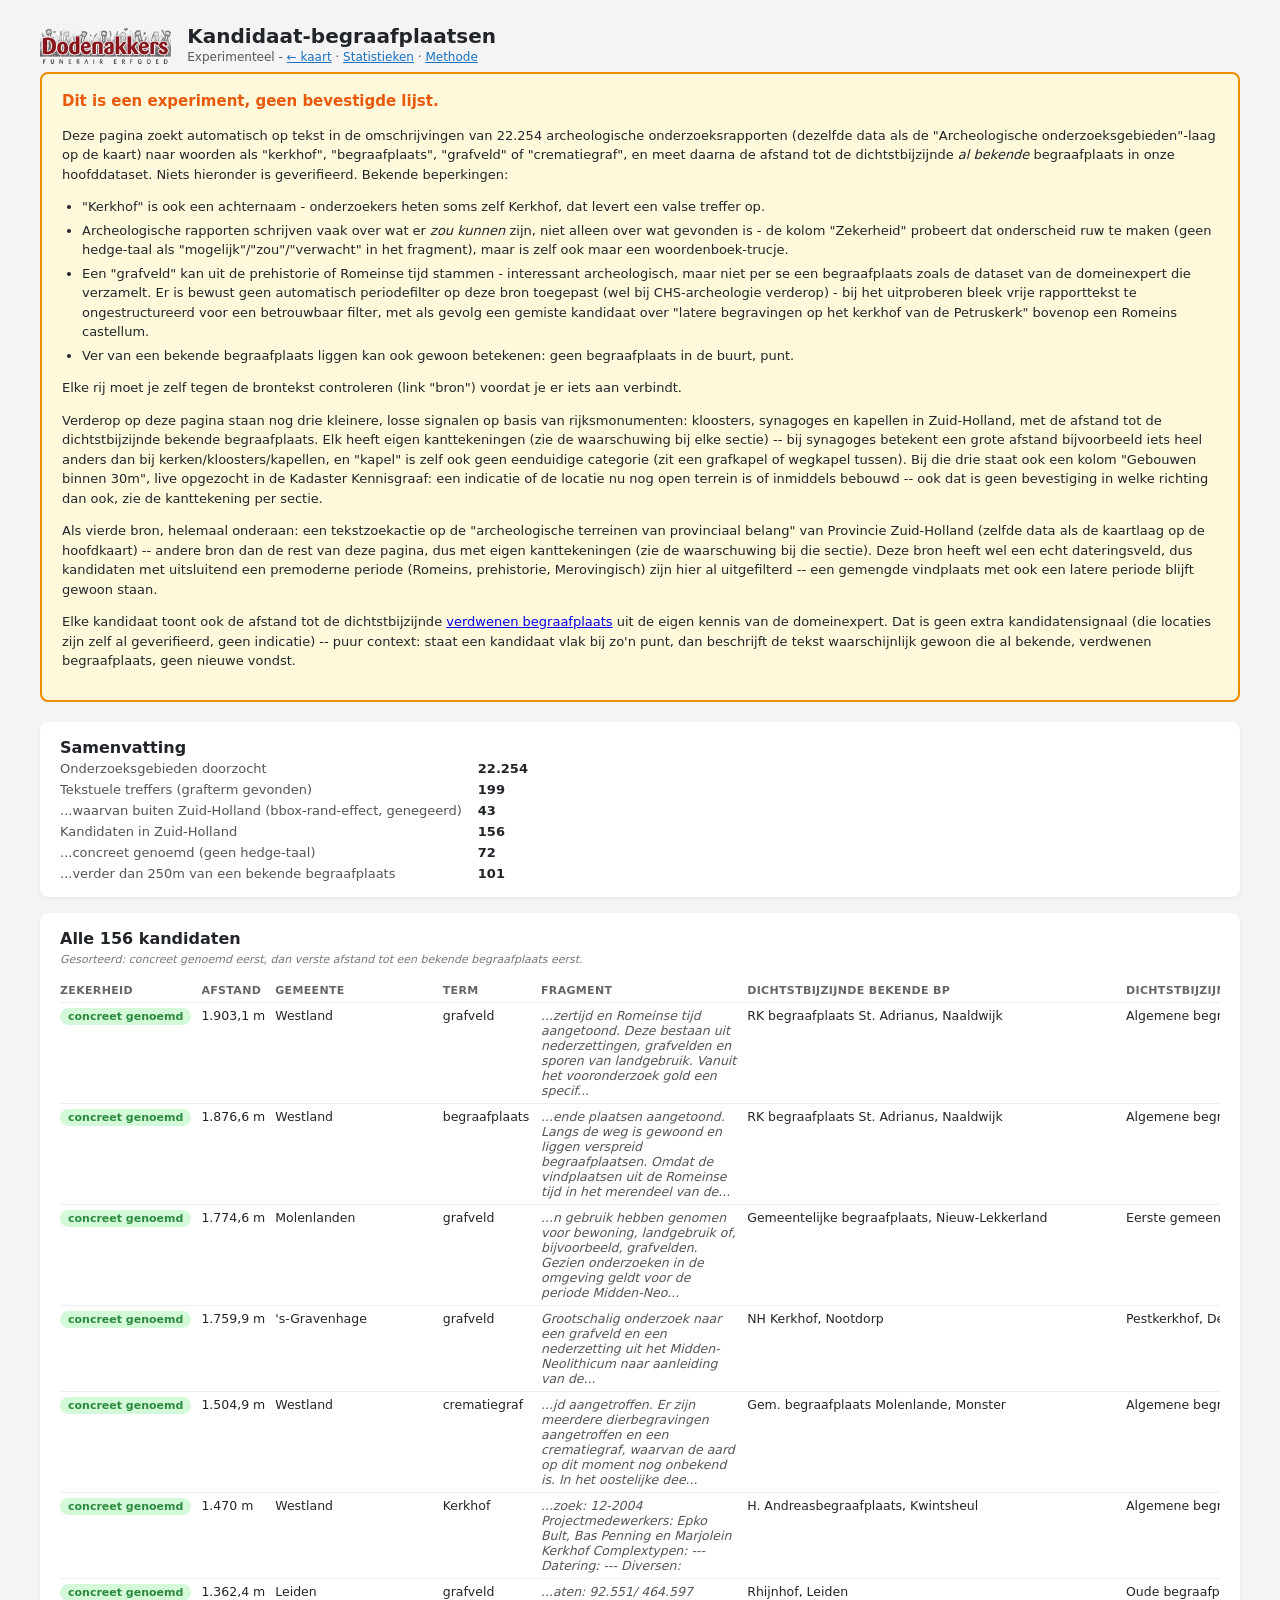
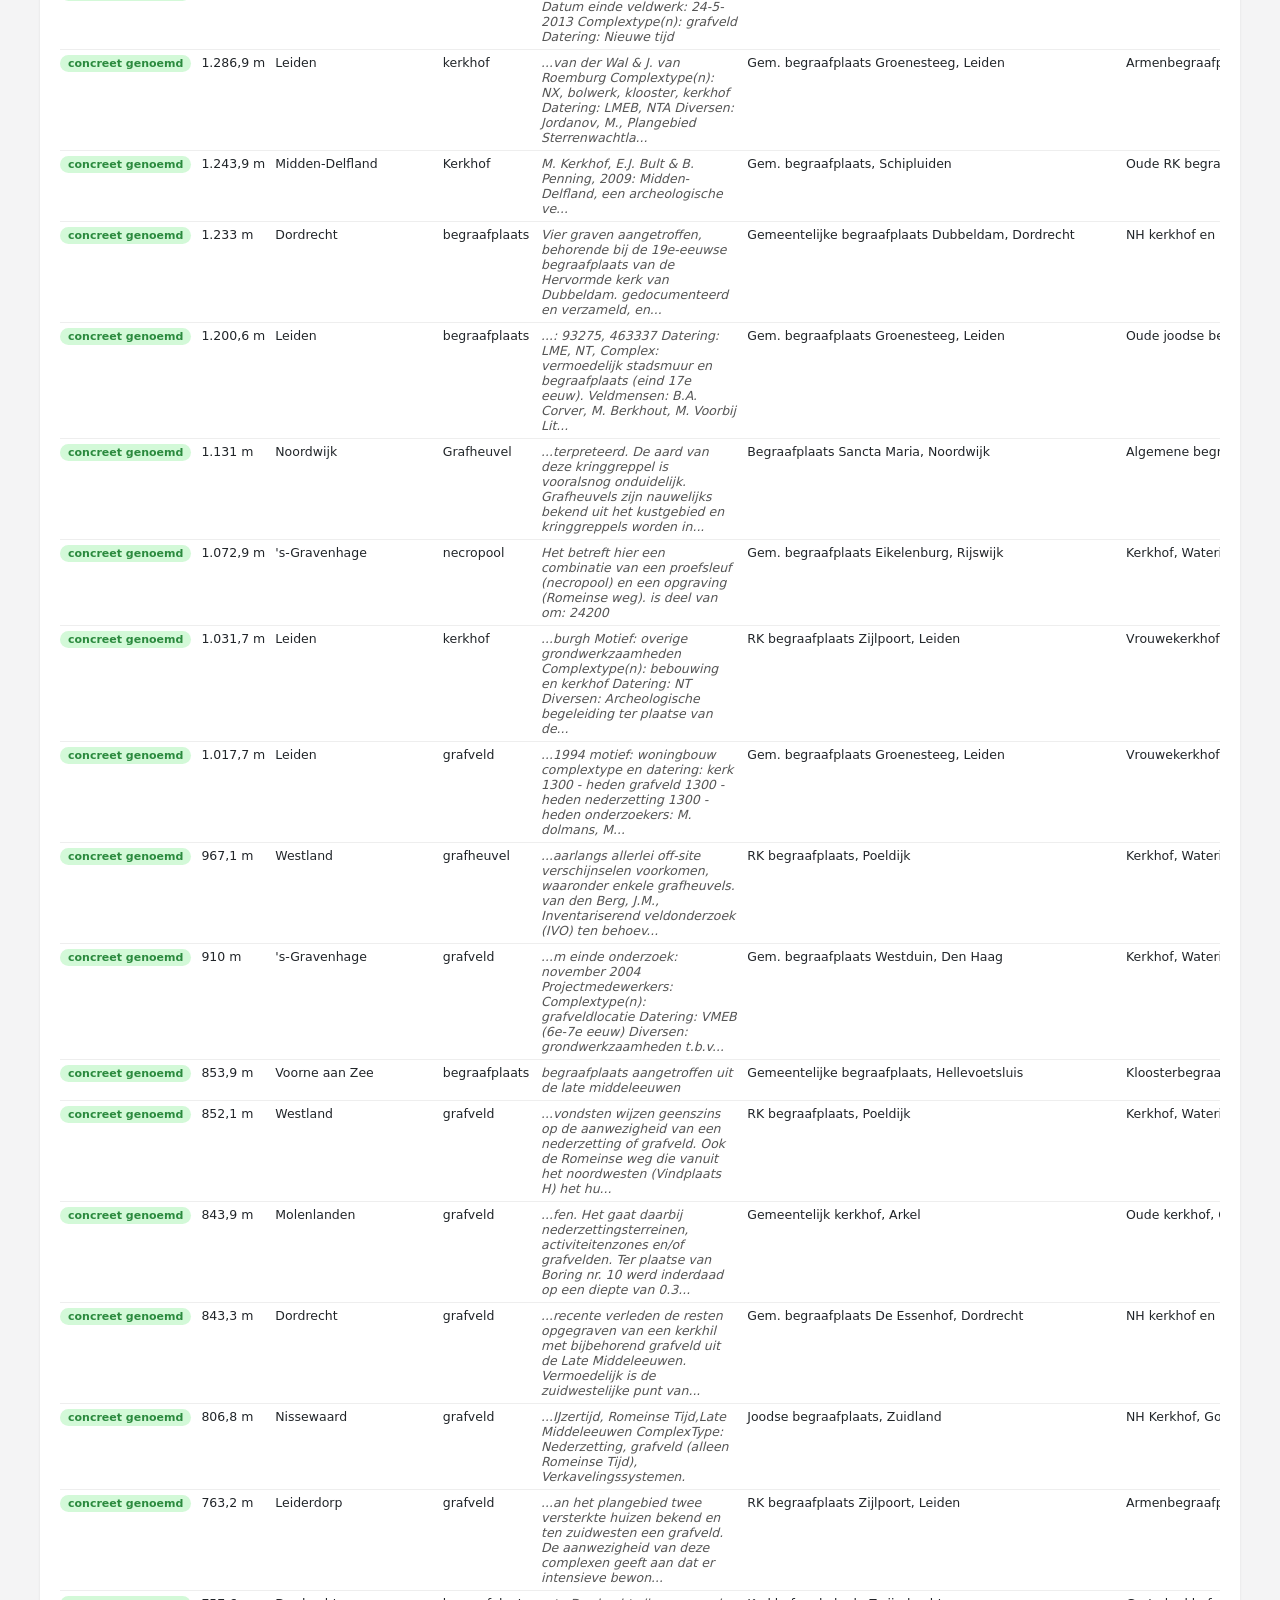
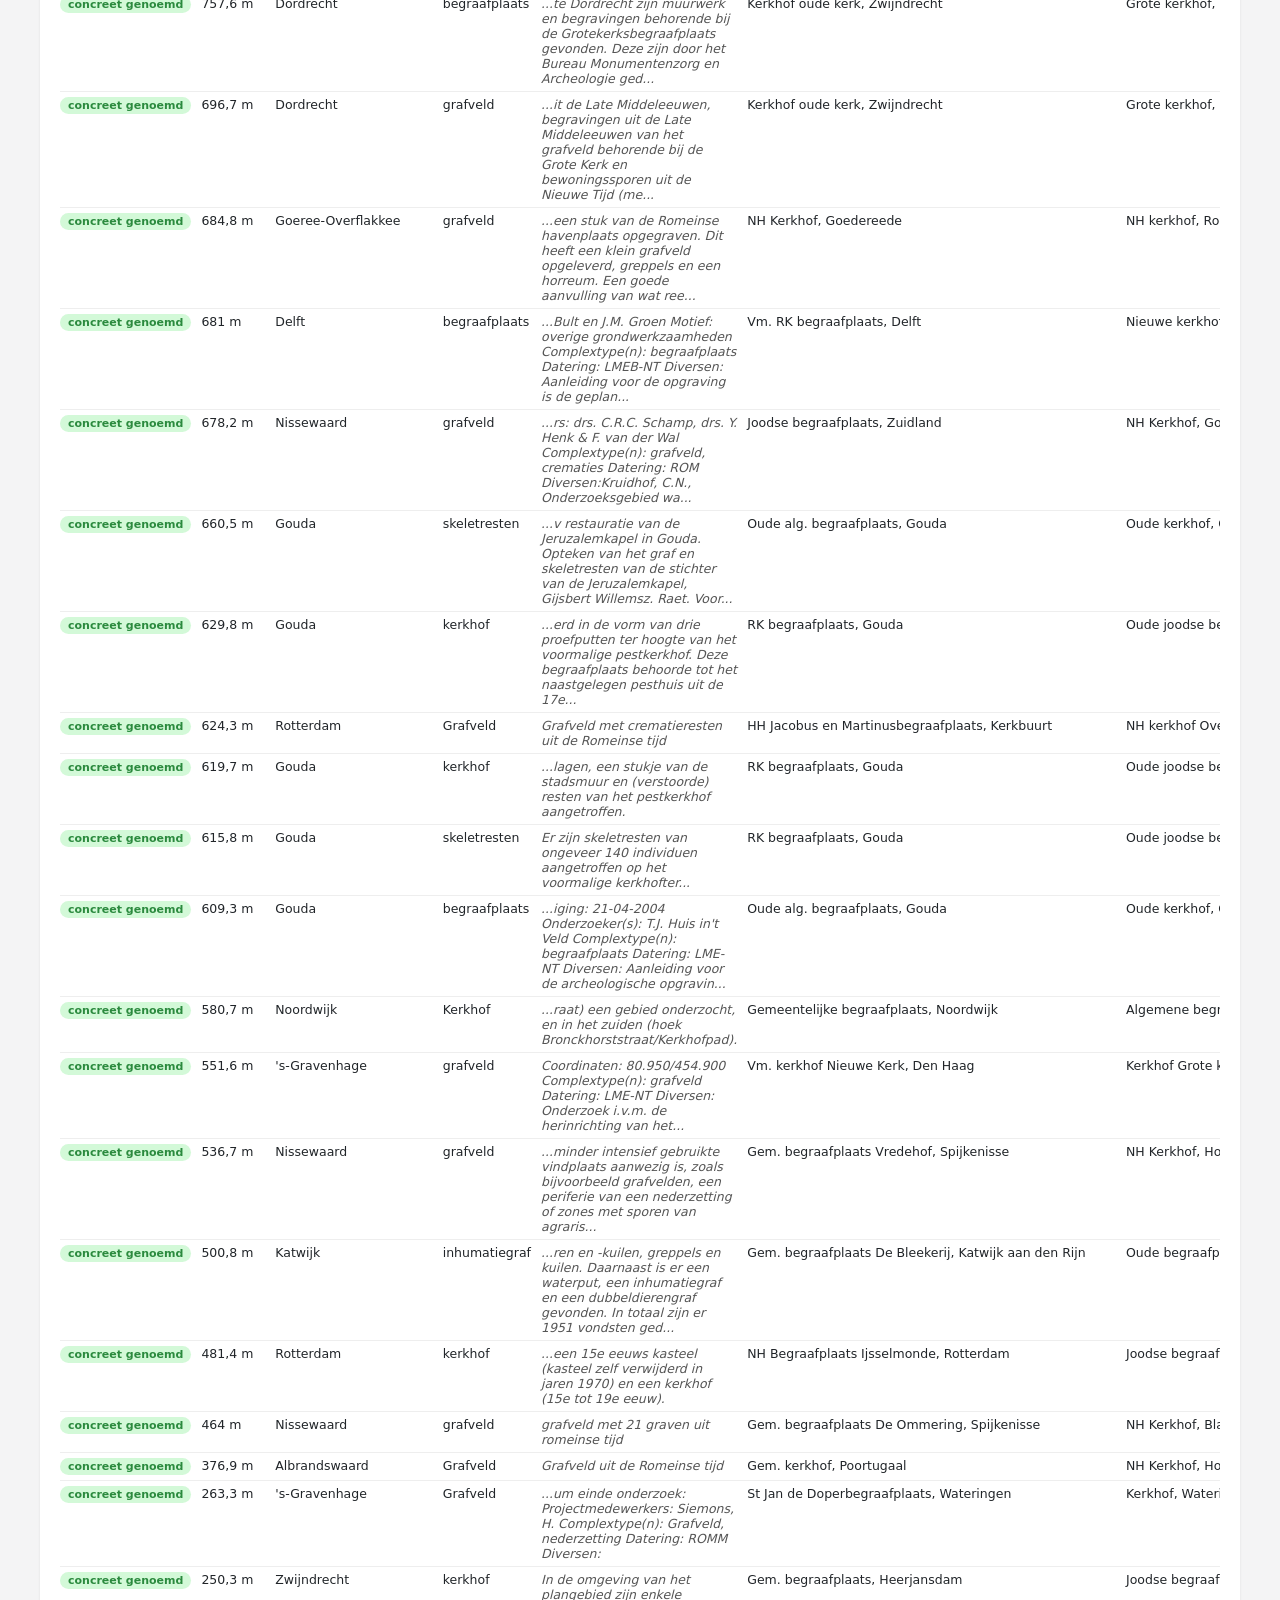
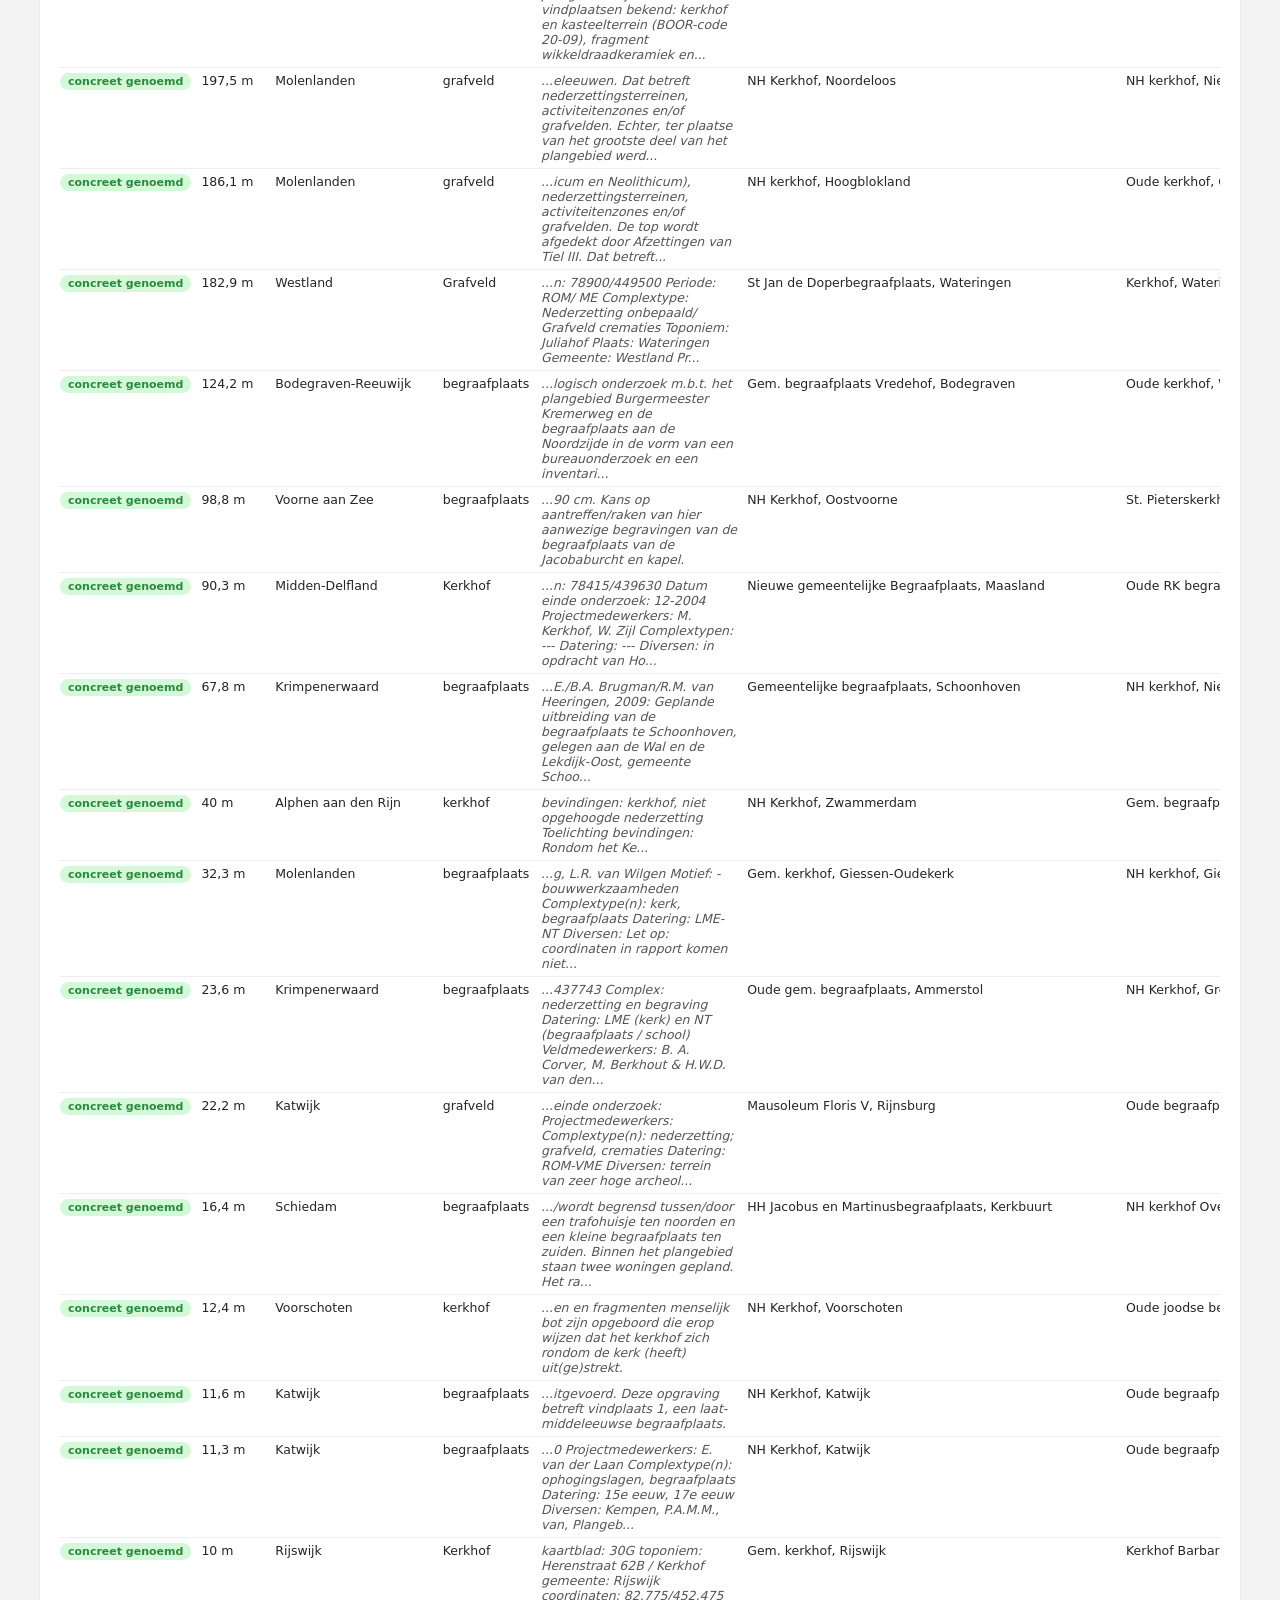
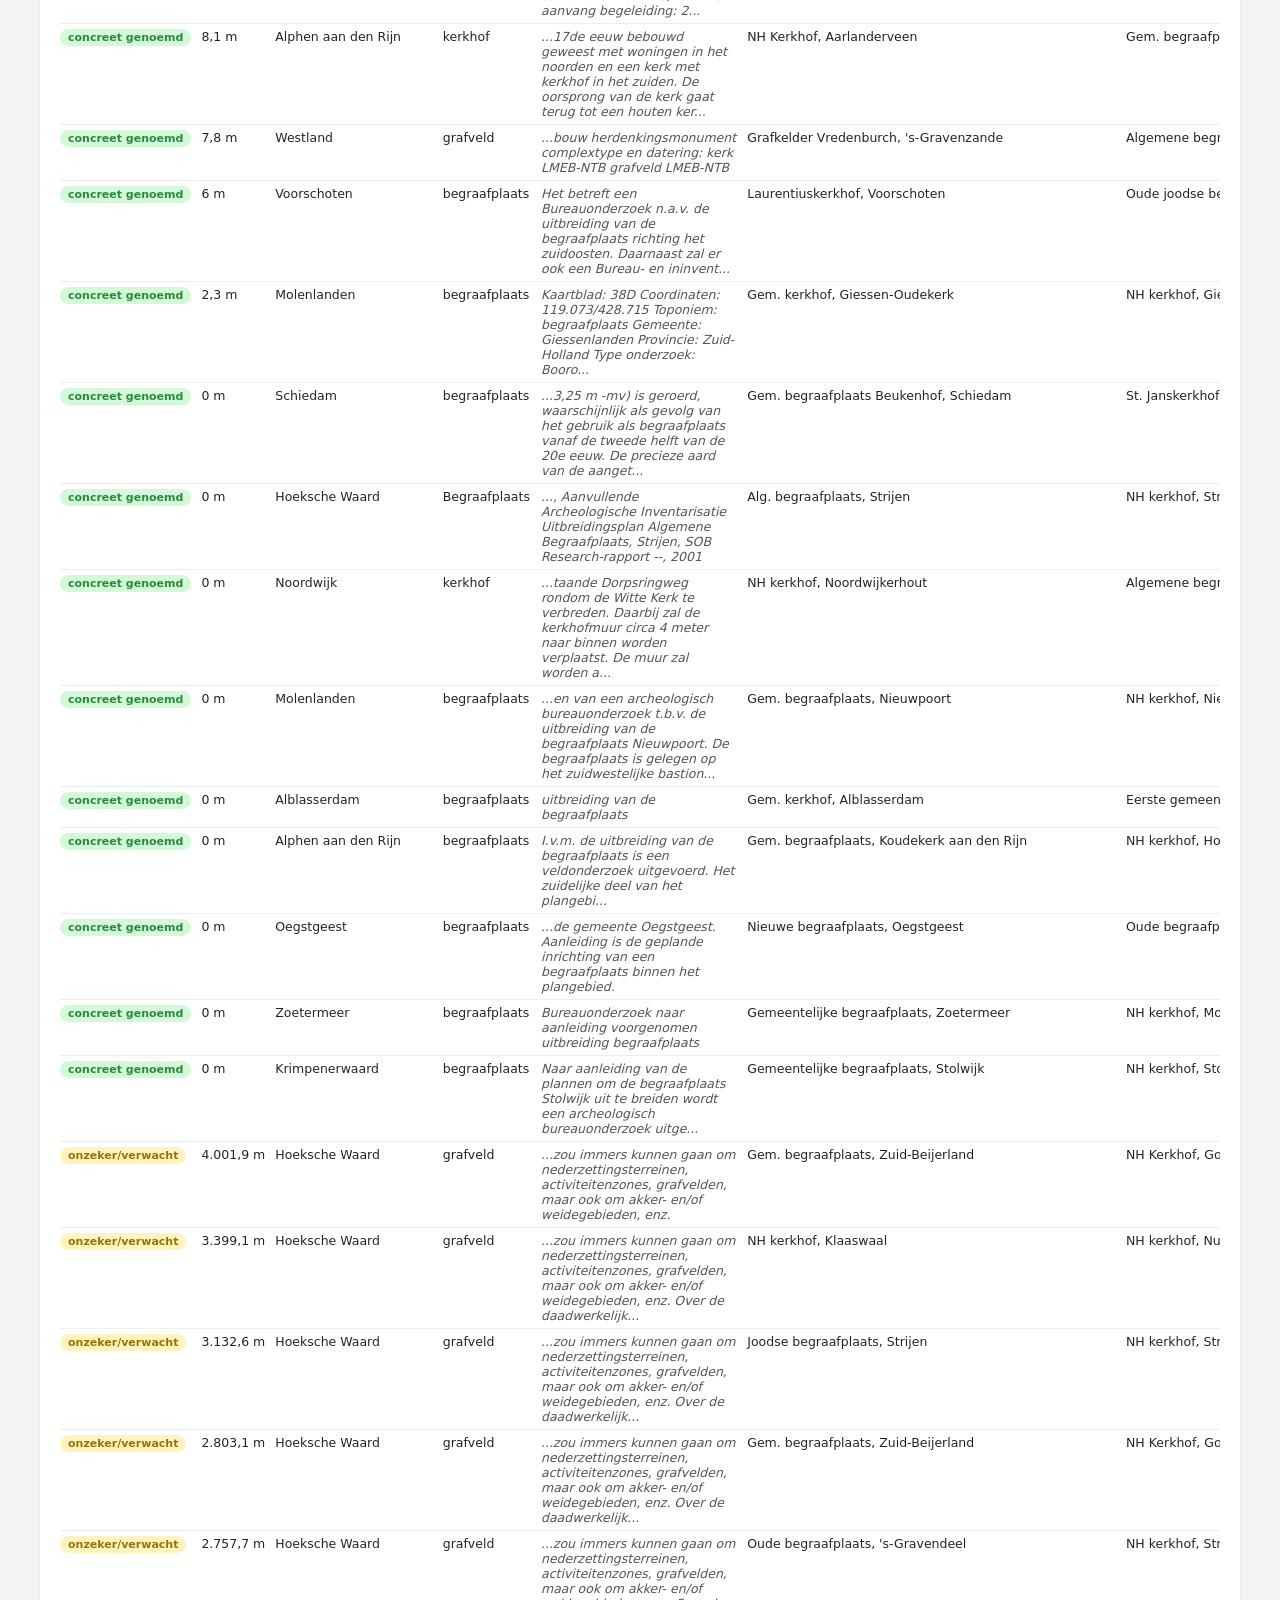
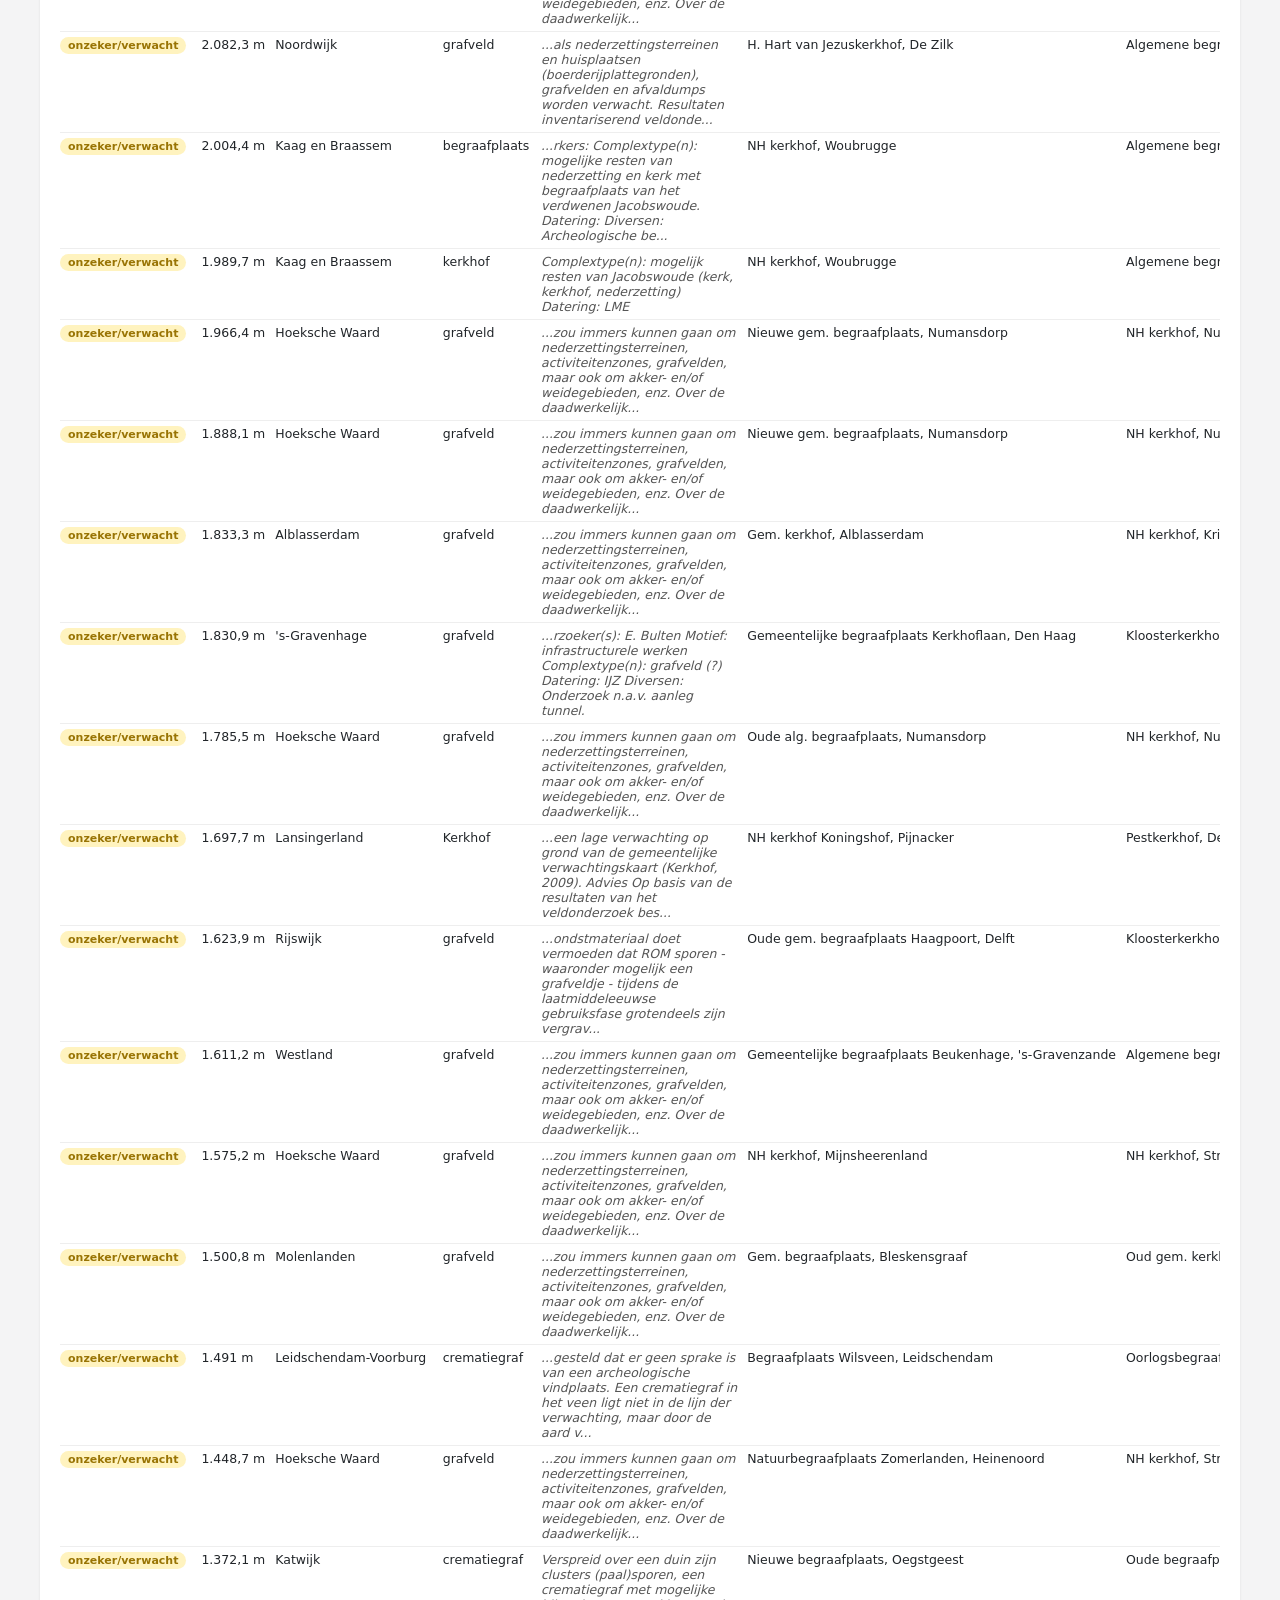
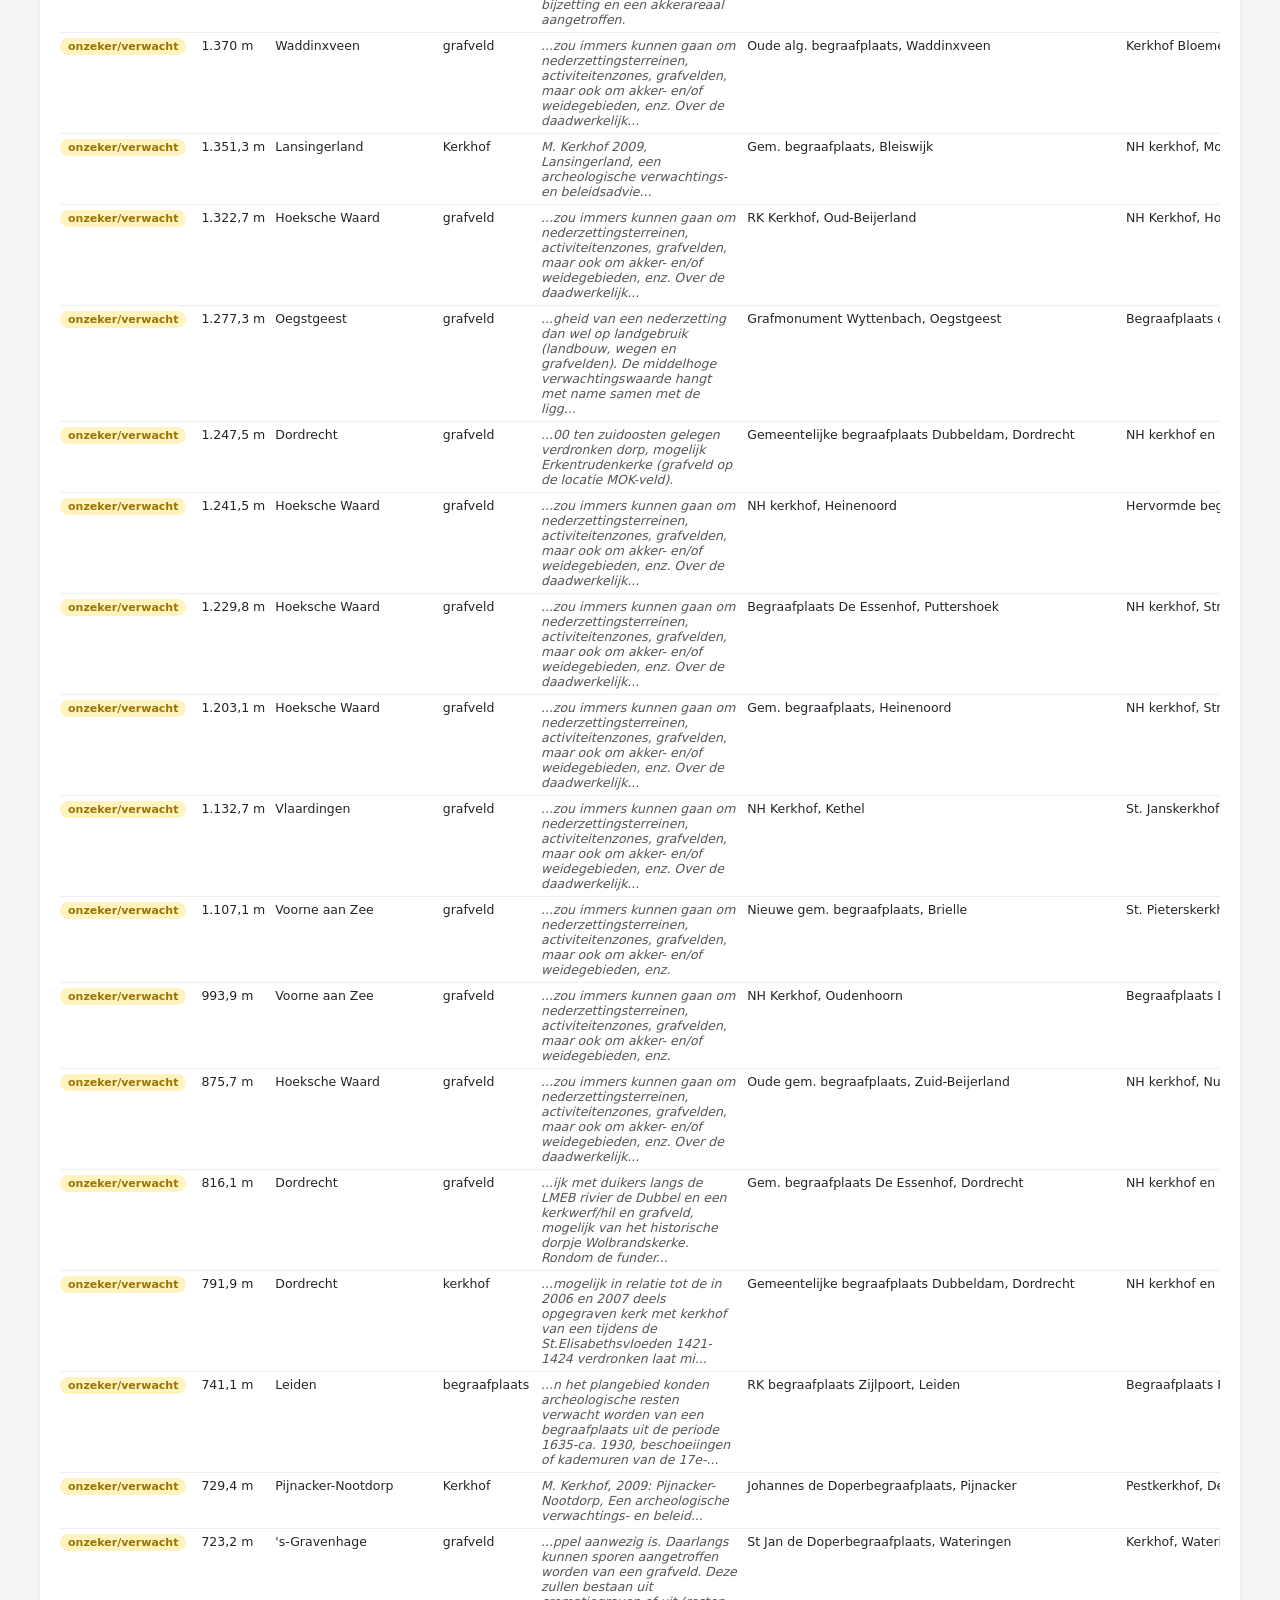
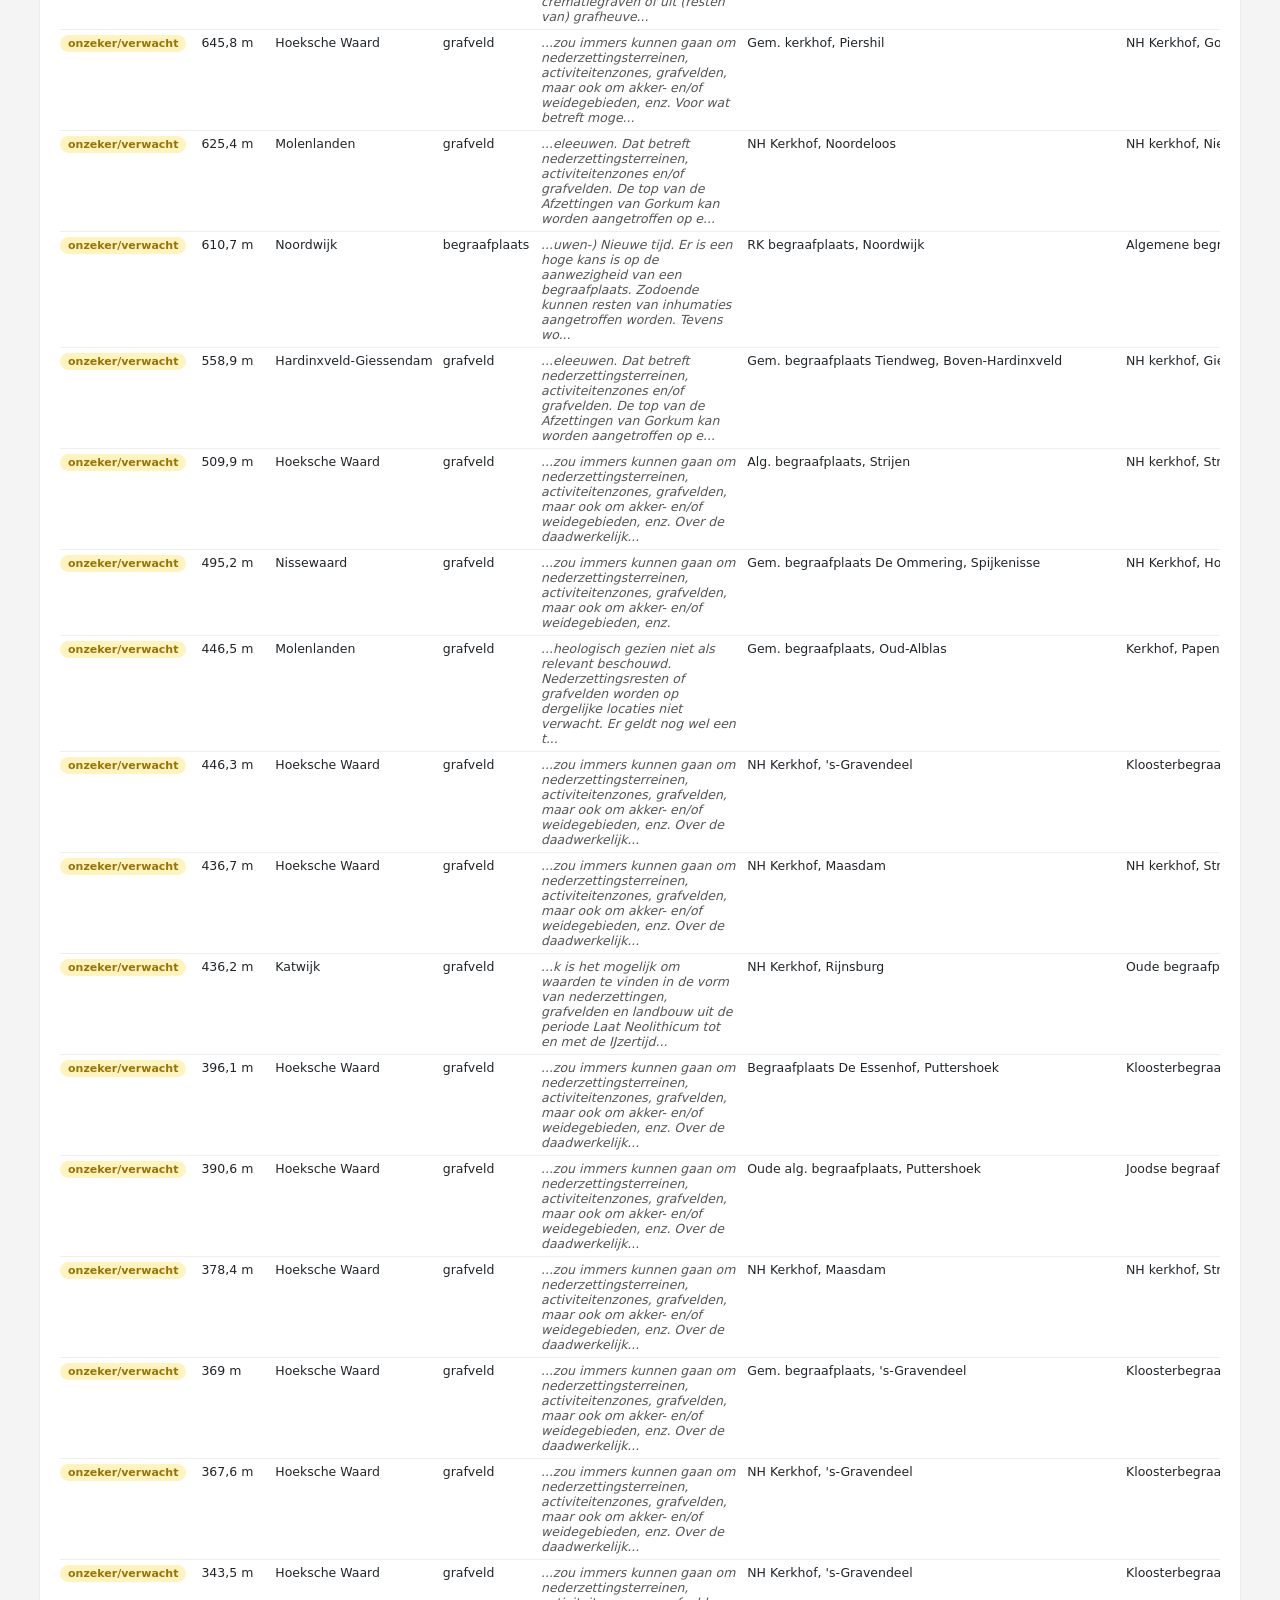
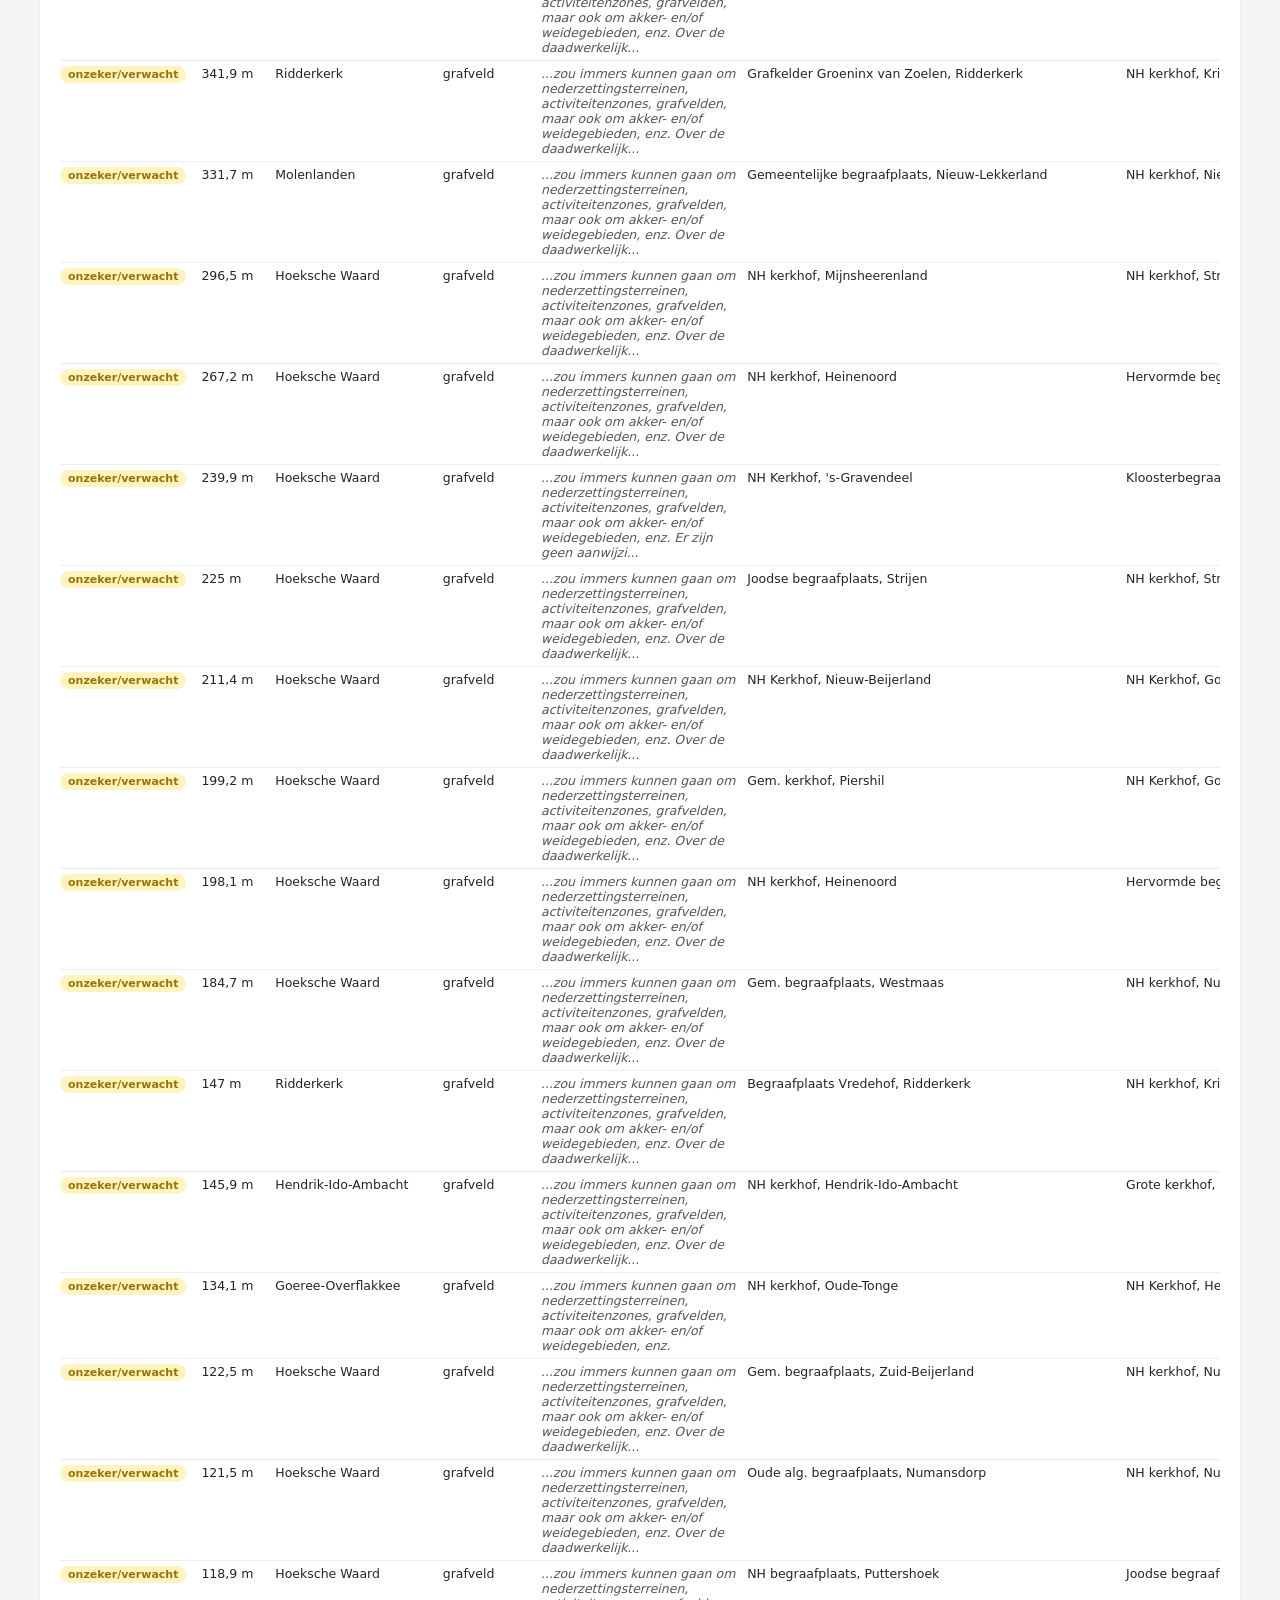
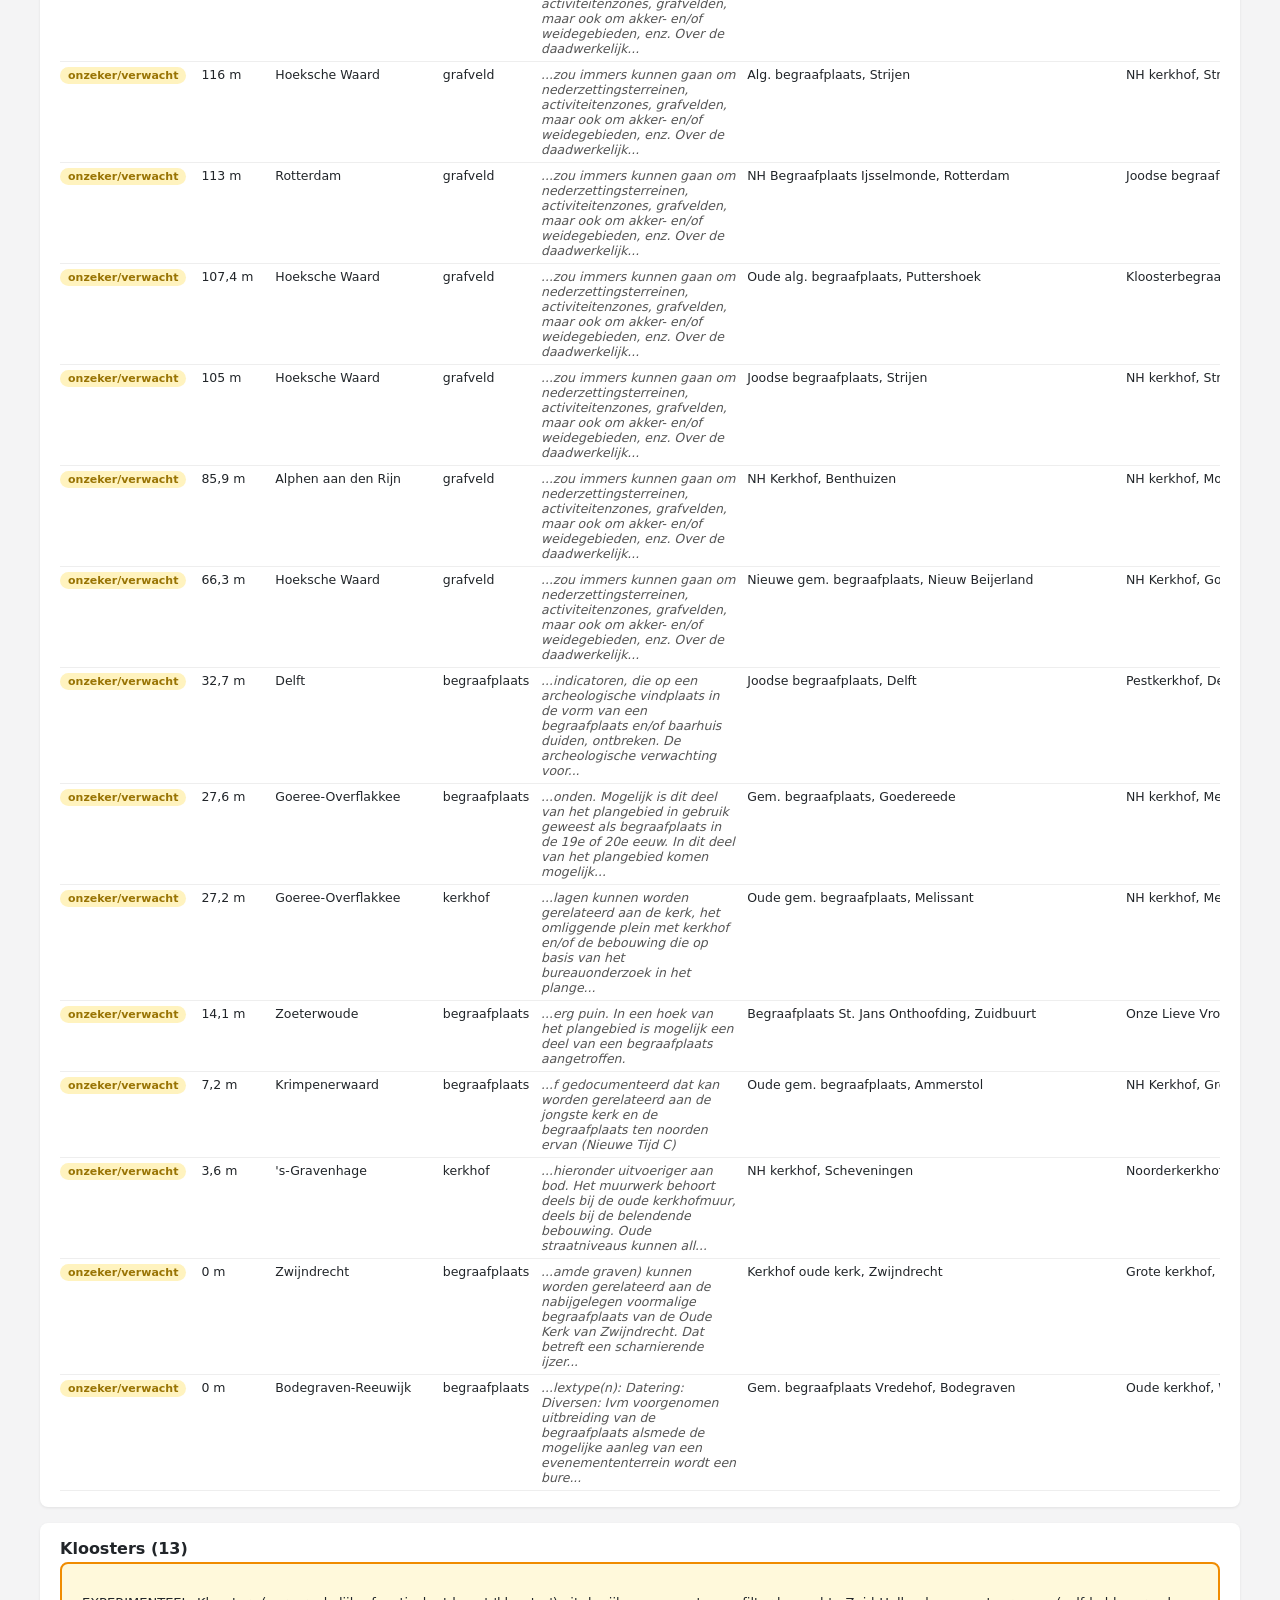
==== commit bebc9fbf: "docs: namen anonimiseren in documentatie en codecommentaar "De namen Rene, Joop en Leon moeten weg u" ====
--- a/src/kandidaten.html
+++ b/src/kandidaten.html
@@ -33,7 +33,7 @@
           wat gevonden is - de kolom "Zekerheid" probeert dat onderscheid ruw te maken (geen hedge-taal als
           "mogelijk"/"zou"/"verwacht" in het fragment), maar is zelf ook maar een woordenboek-trucje.</li>
         <li>Een "grafveld" kan uit de prehistorie of Romeinse tijd stammen - interessant archeologisch, maar
-          niet per se een begraafplaats zoals Leons dataset die verzamelt. Er is bewust geen automatisch
+          niet per se een begraafplaats zoals de dataset van de domeinexpert die verzamelt. Er is bewust geen automatisch
           periodefilter op deze bron toegepast (wel bij CHS-archeologie verderop) - bij het uitproberen bleek
           vrije rapporttekst te ongestructureerd voor een betrouwbaar filter, met als gevolg een gemiste
           kandidaat over "latere begravingen op het kerkhof van de Petruskerk" bovenop een Romeins castellum.</li>
@@ -61,7 +61,7 @@
       </p>
       <p>
         Elke kandidaat toont ook de afstand tot de dichtstbijzijnde <a href="index.html">verdwenen begraafplaats</a>
-        uit Leons eigen kennis. Dat is geen extra kandidatensignaal (die locaties zijn zelf al geverifieerd, geen
+        uit de eigen kennis van de domeinexpert. Dat is geen extra kandidatensignaal (die locaties zijn zelf al geverifieerd, geen
         indicatie) -- puur context: staat een kandidaat vlak bij zo'n punt, dan beschrijft de tekst waarschijnlijk
         gewoon die al bekende, verdwenen begraafplaats, geen nieuwe vondst.
       </p>
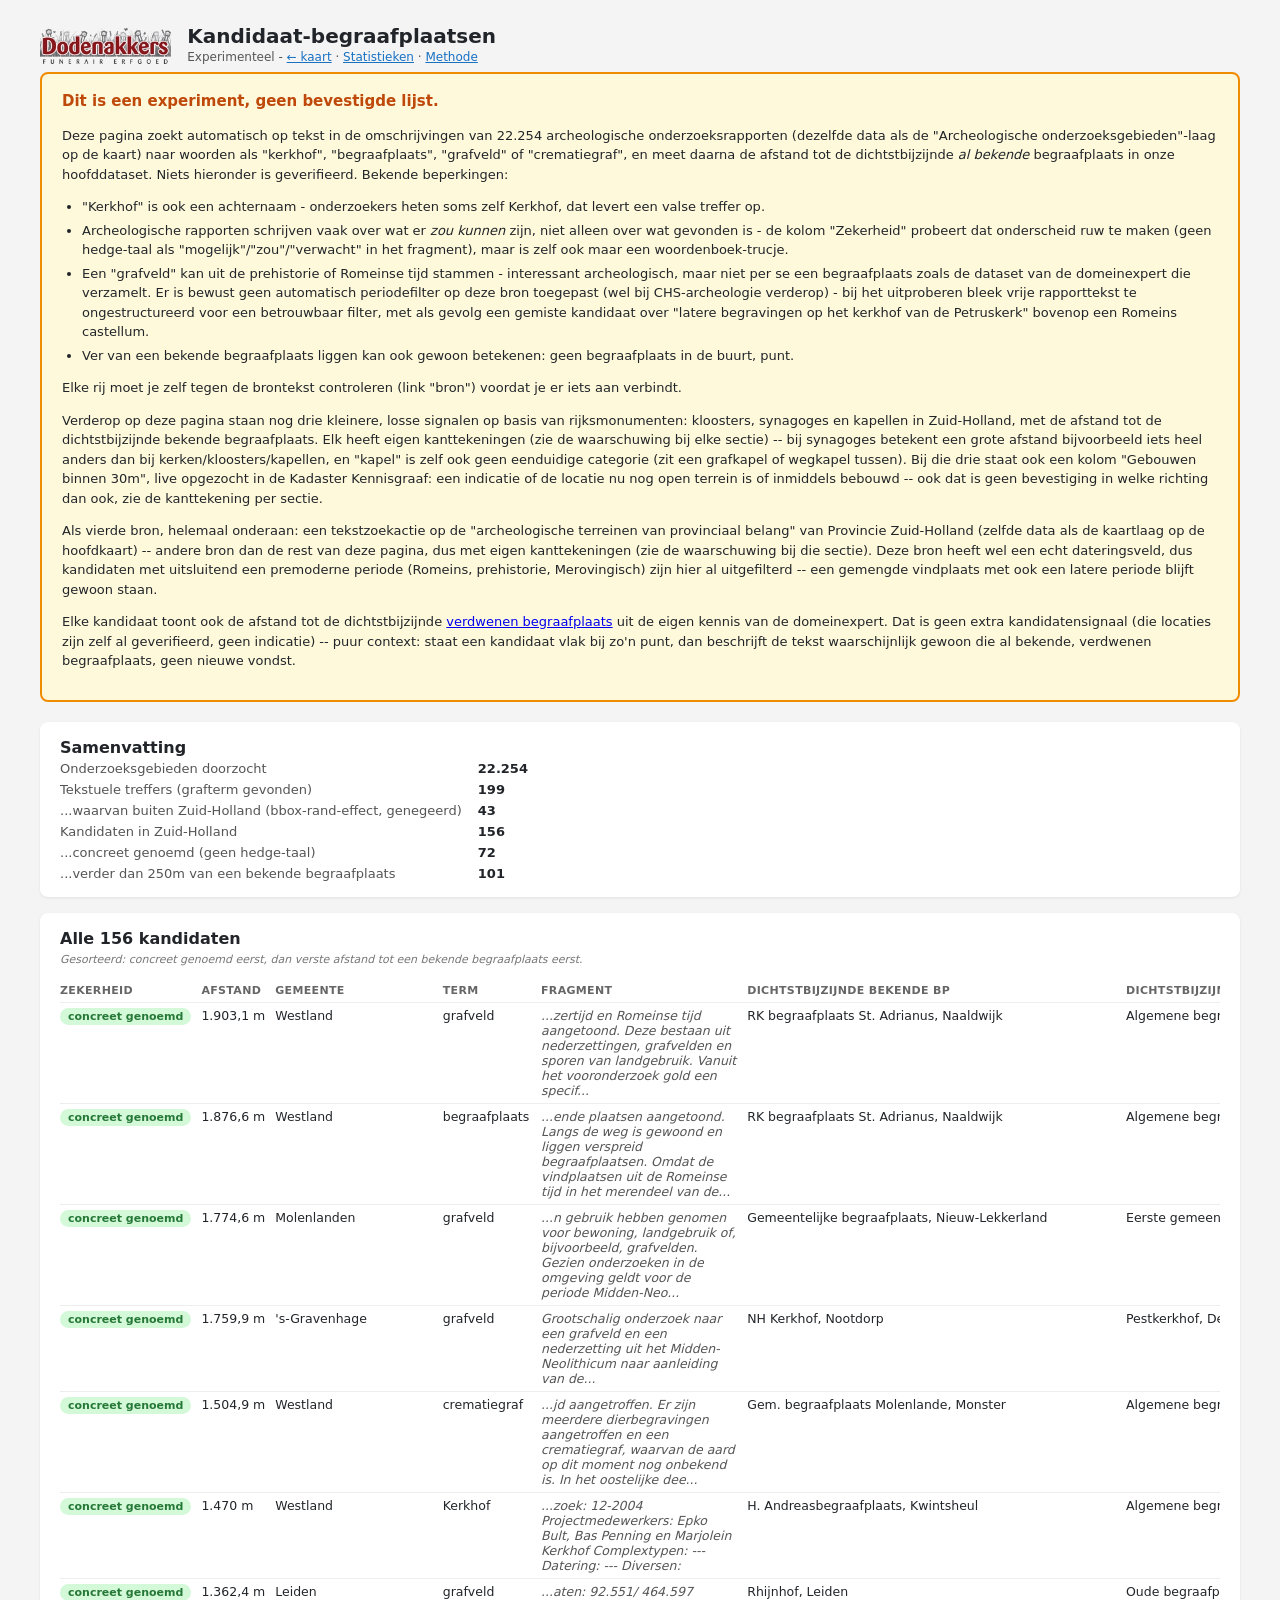
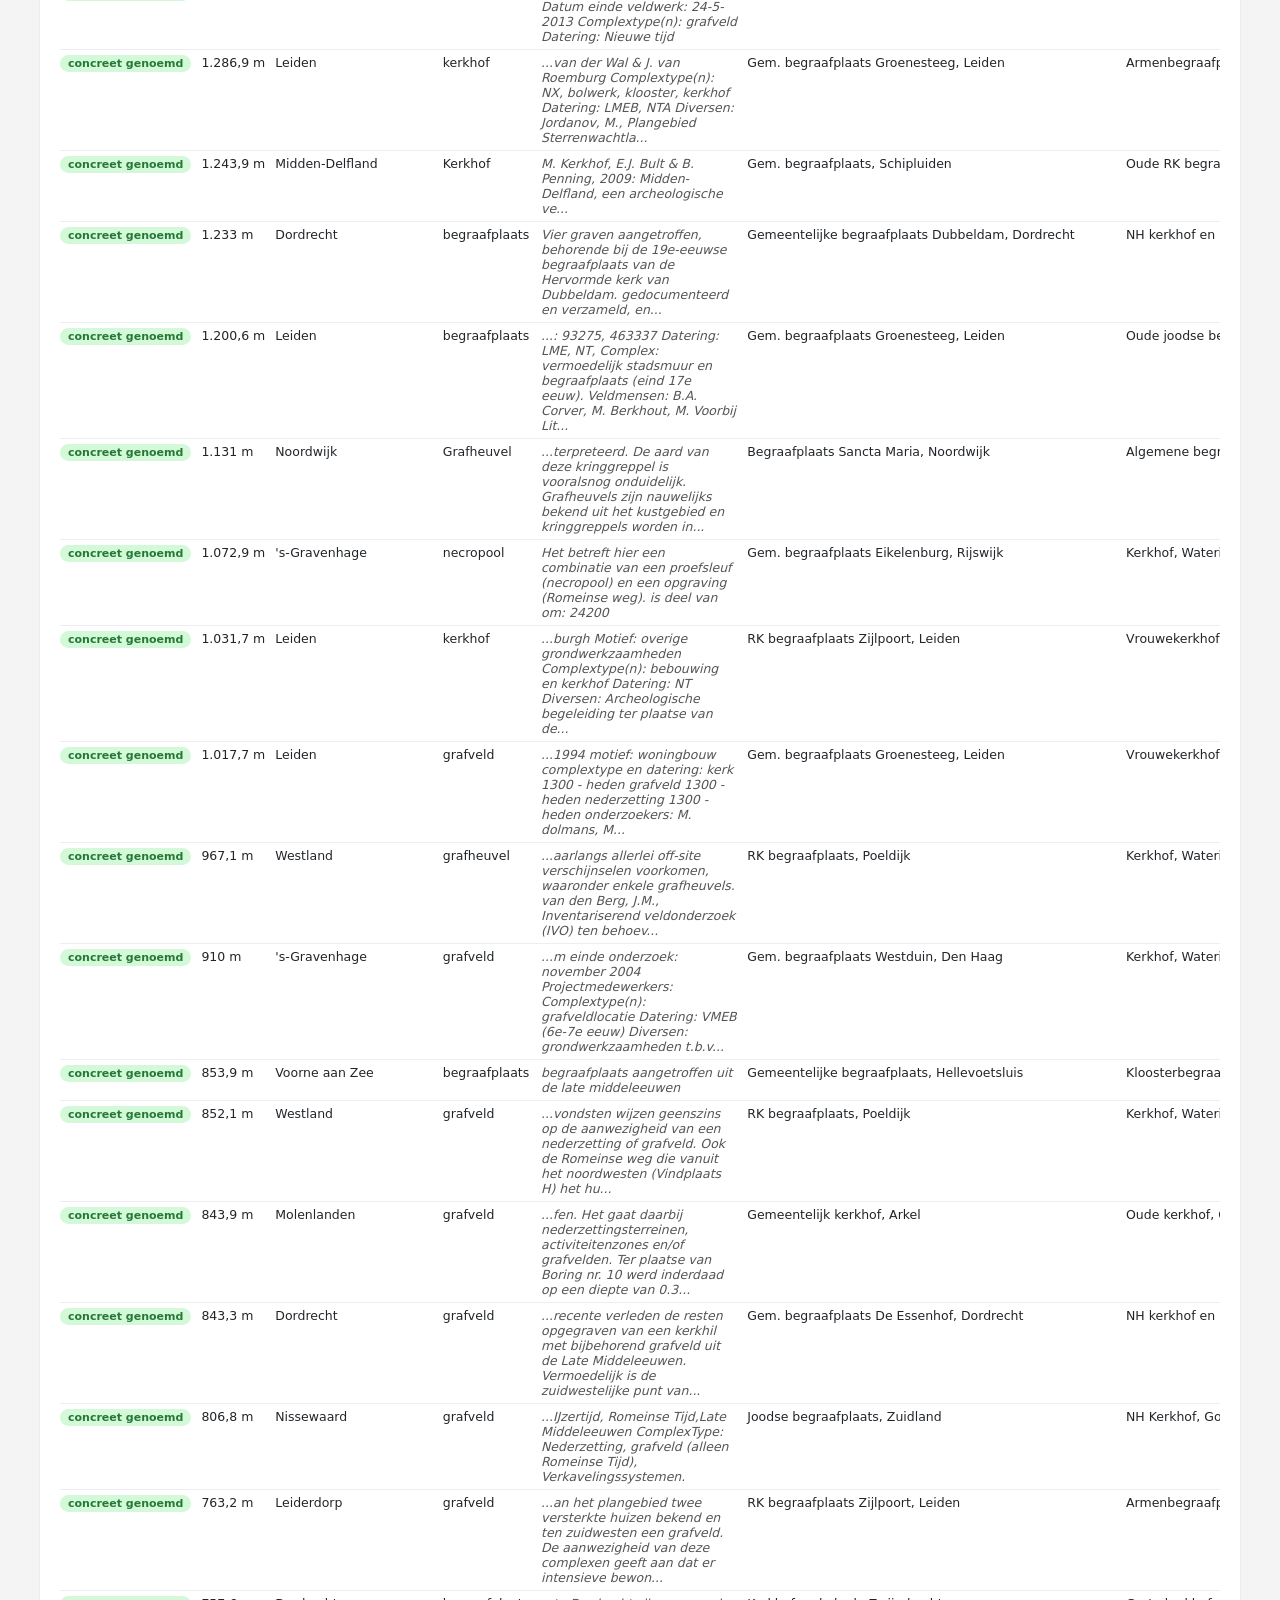
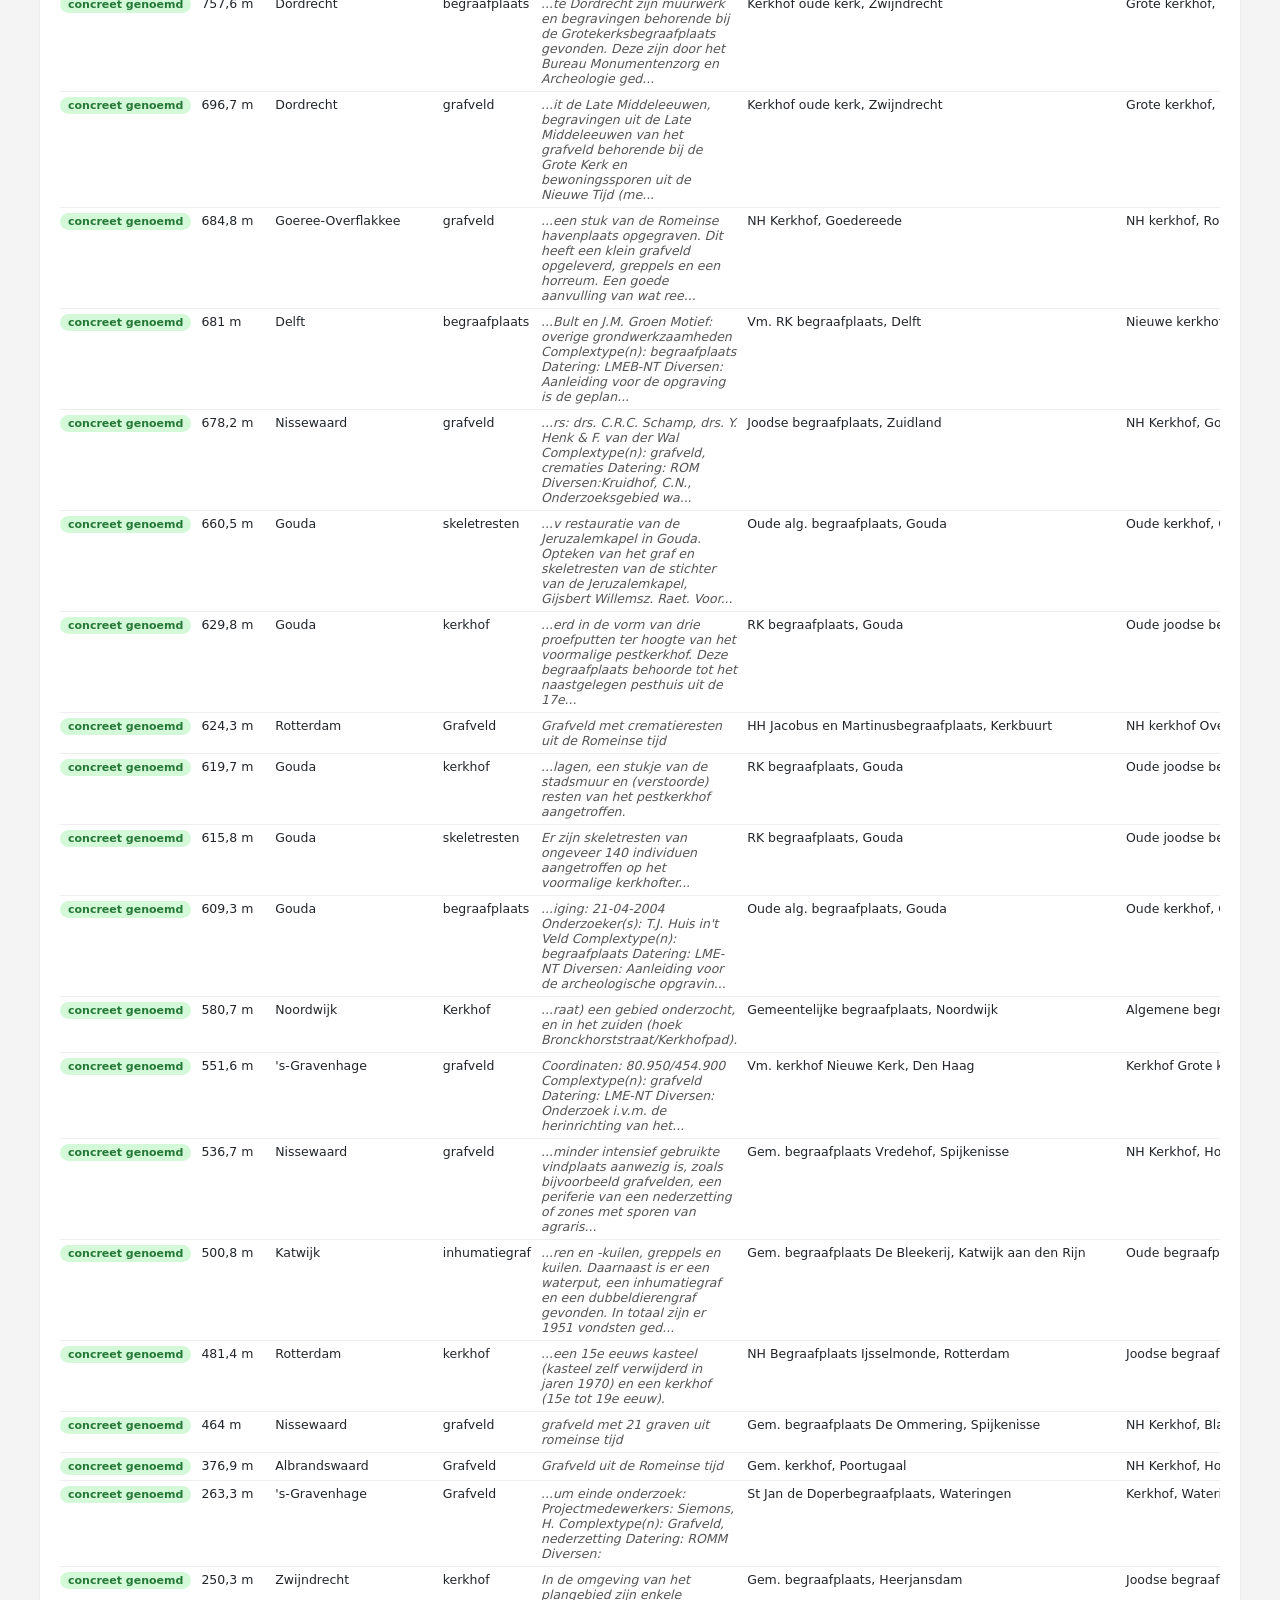
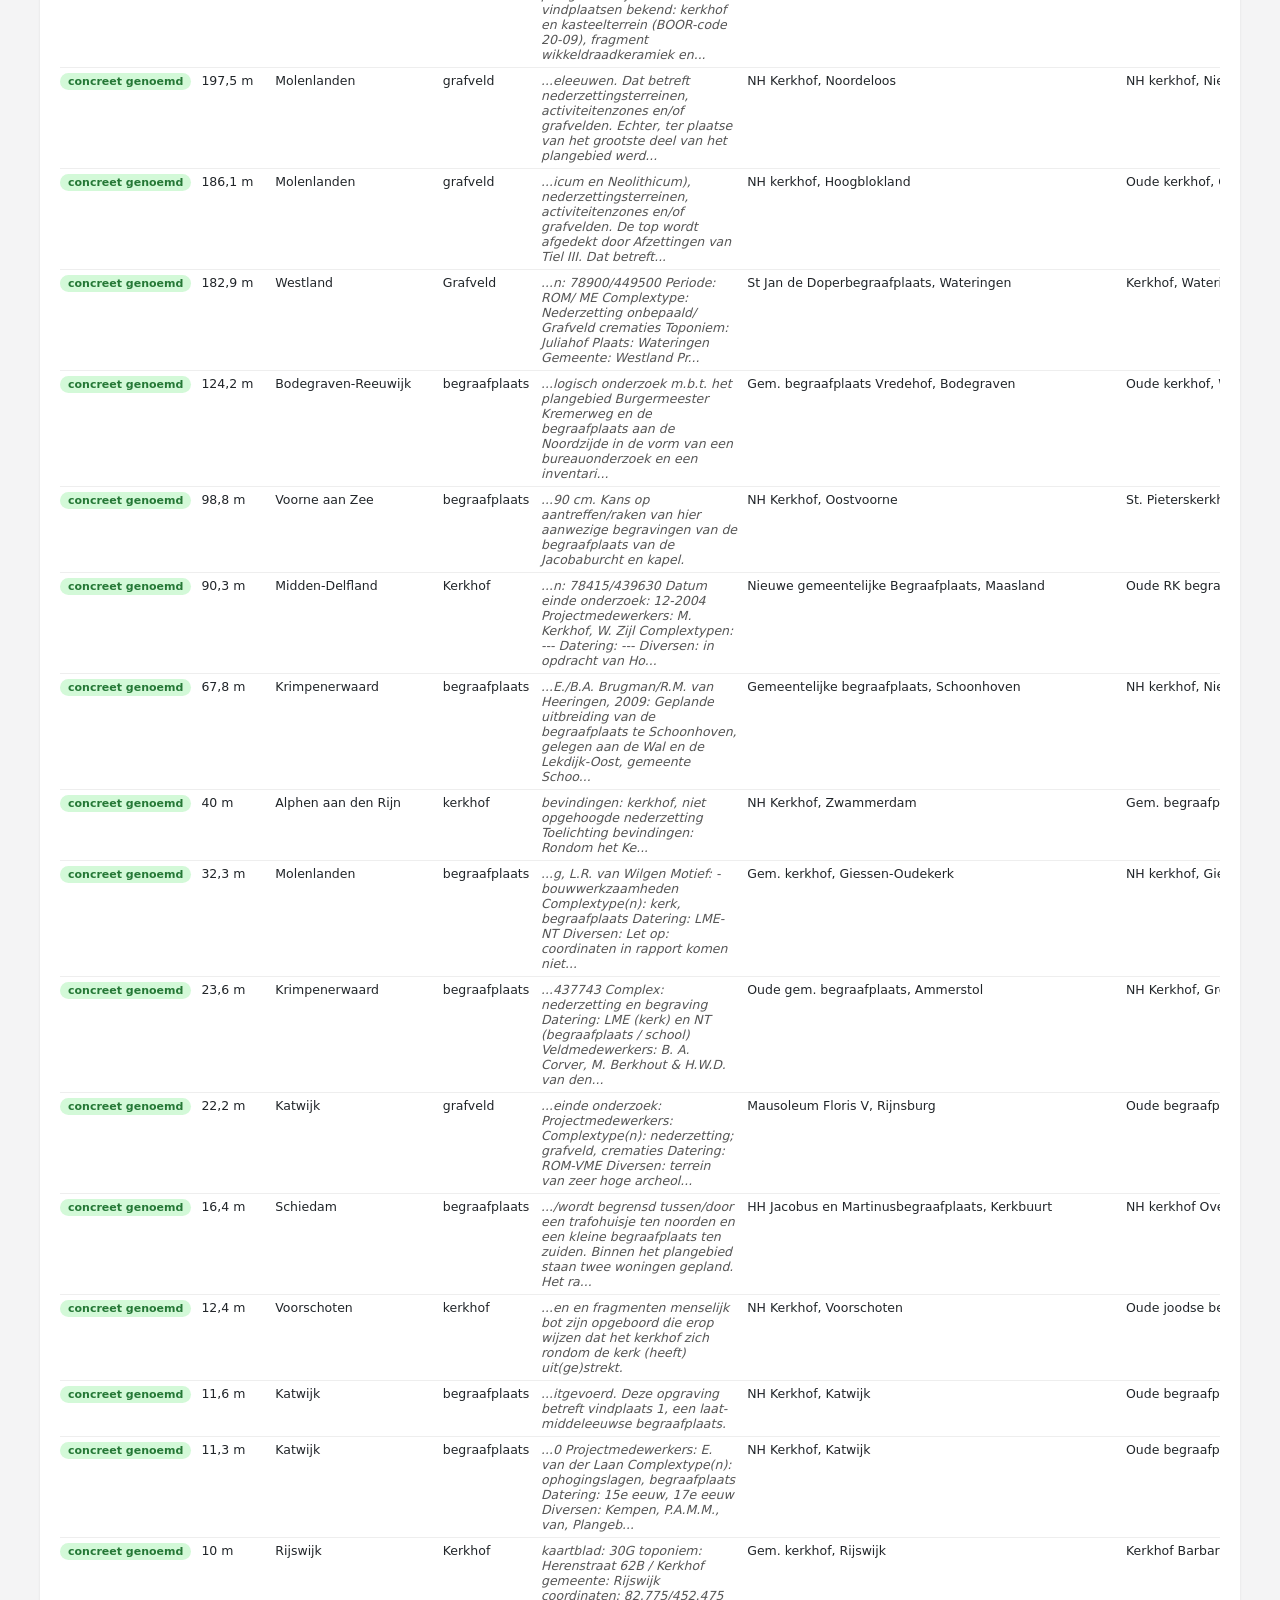
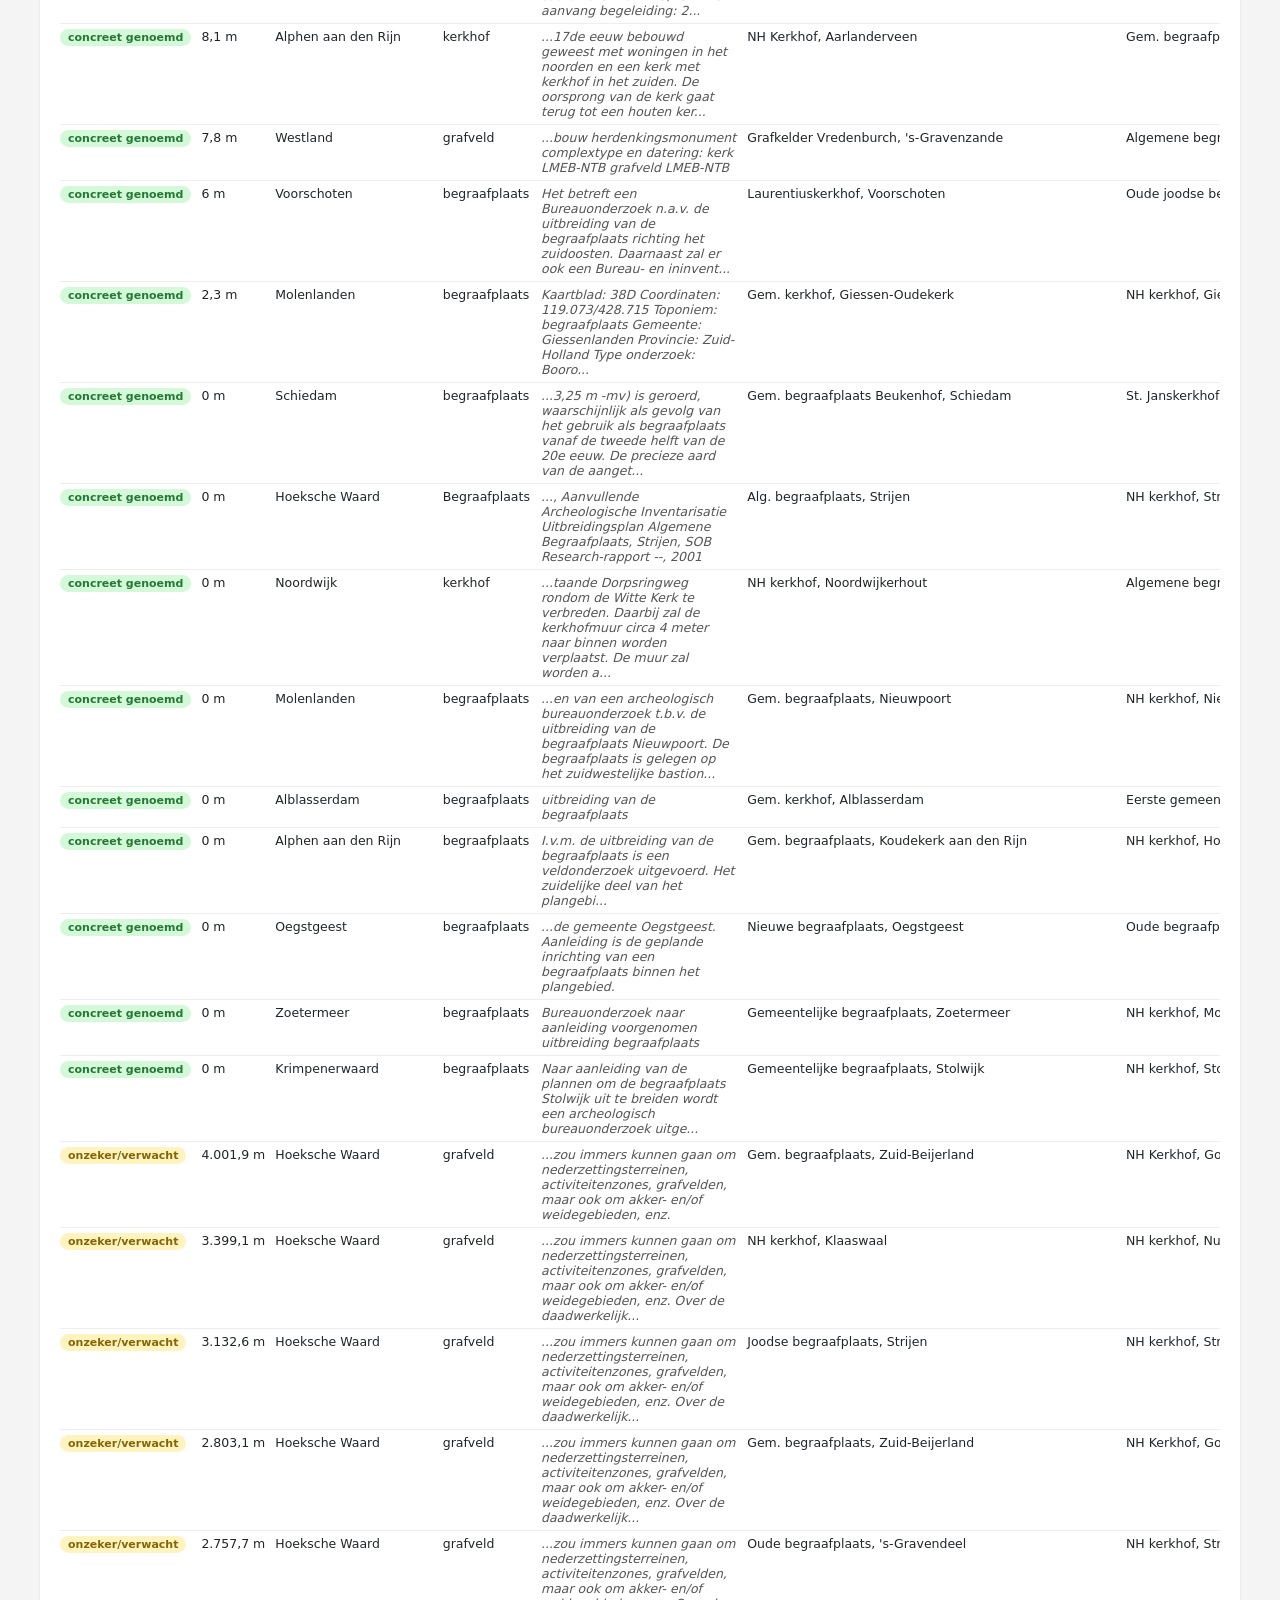
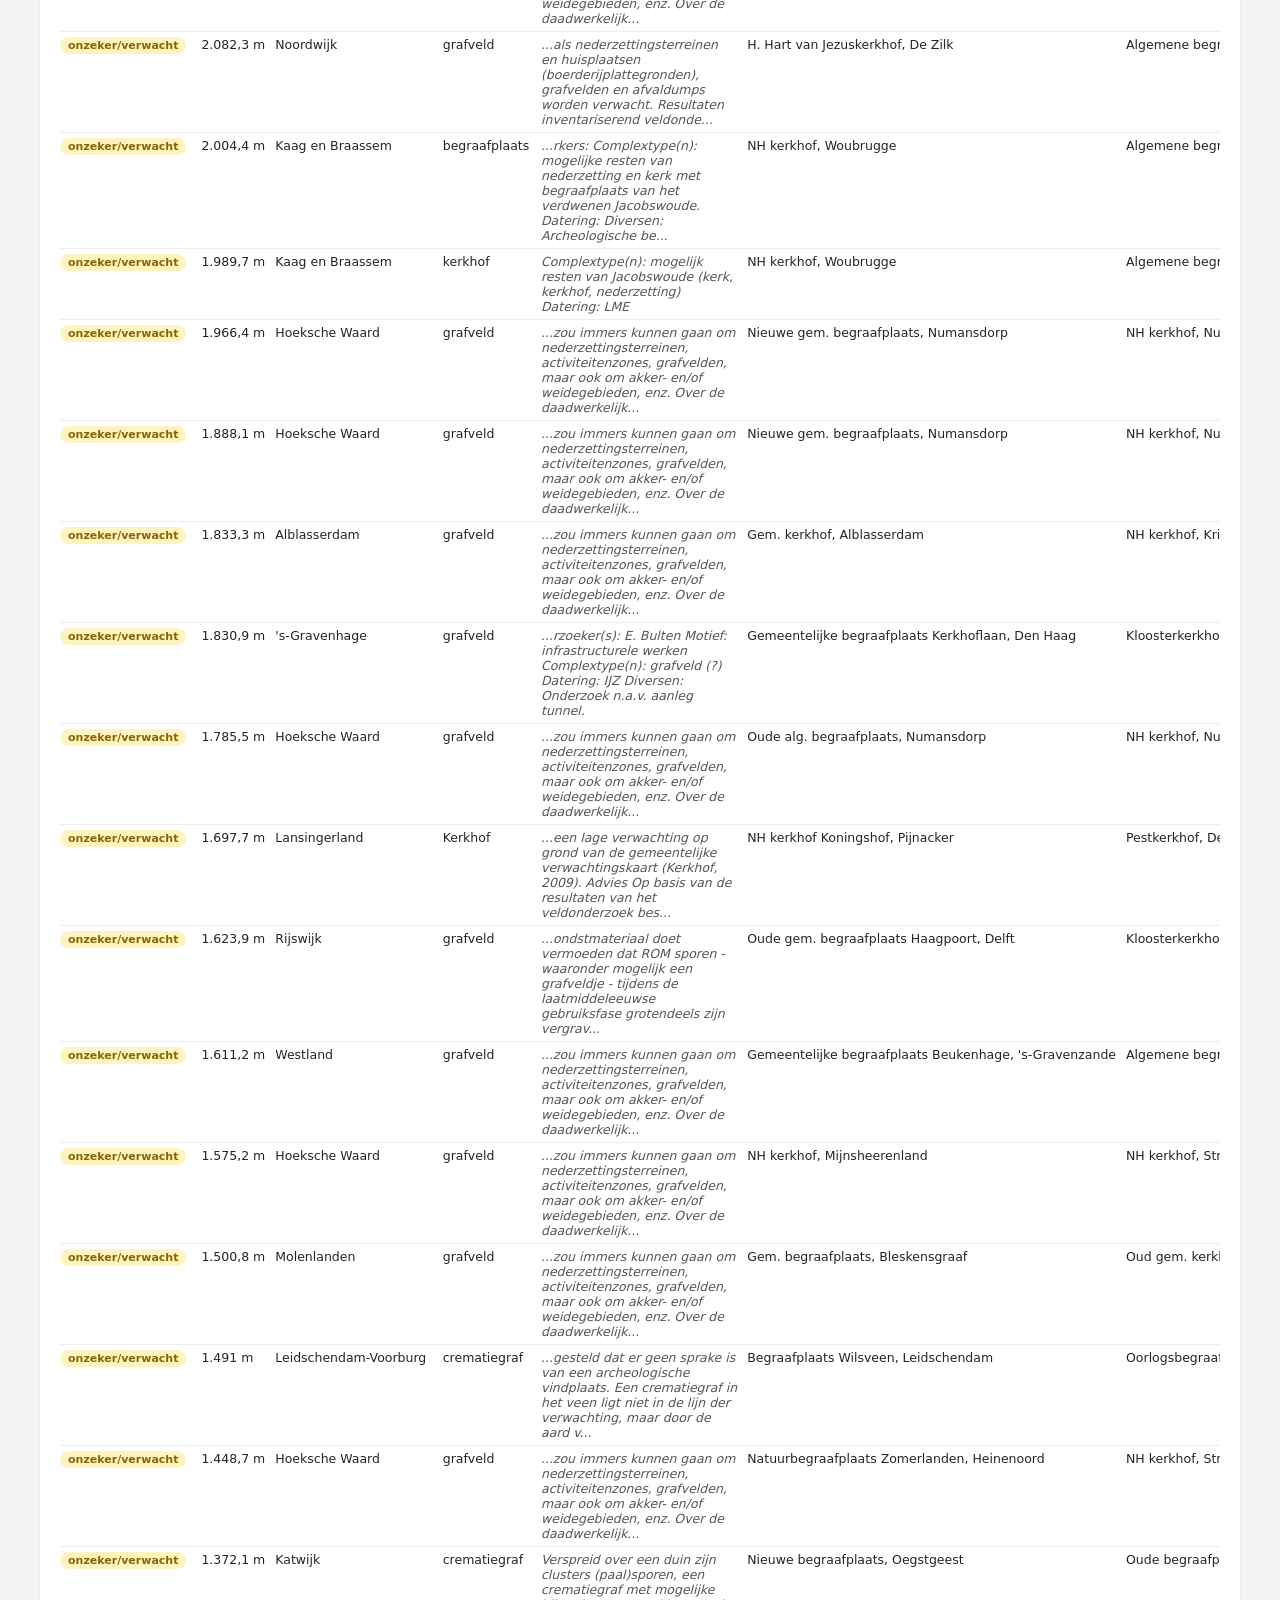
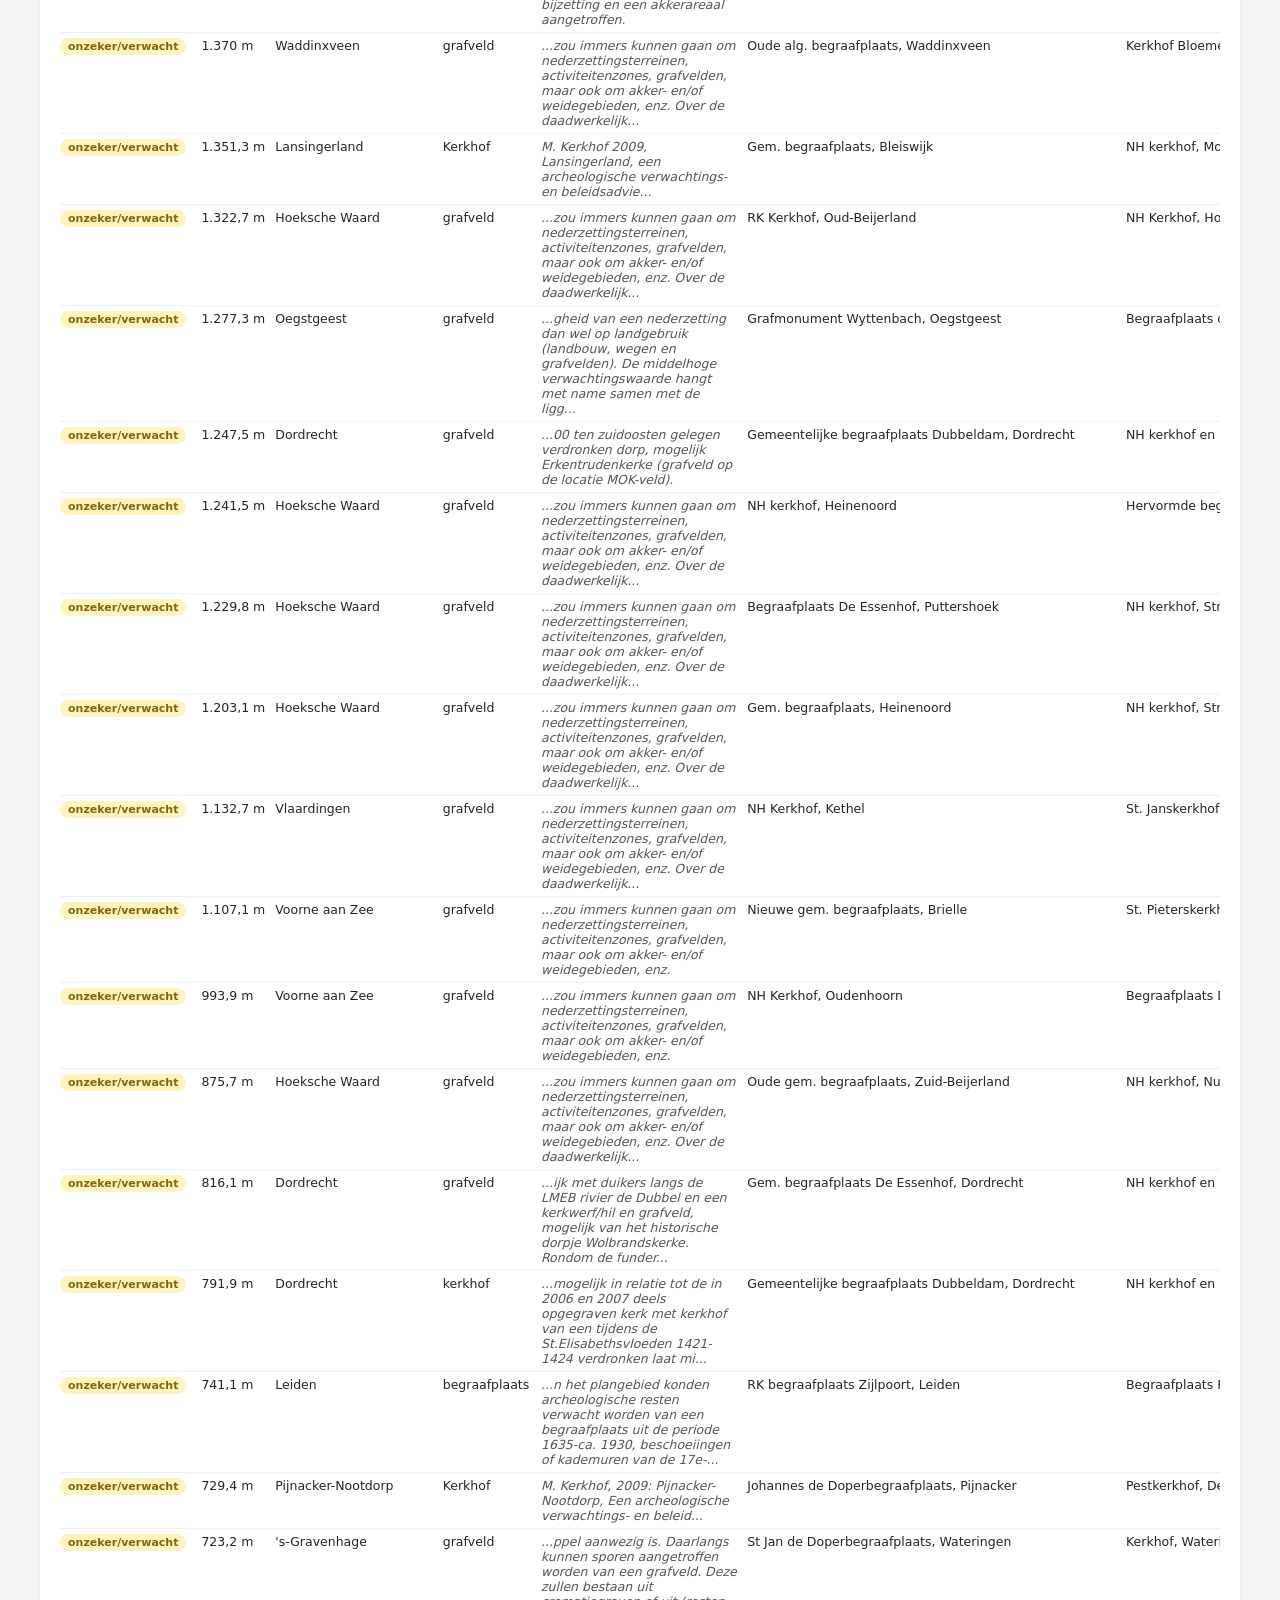
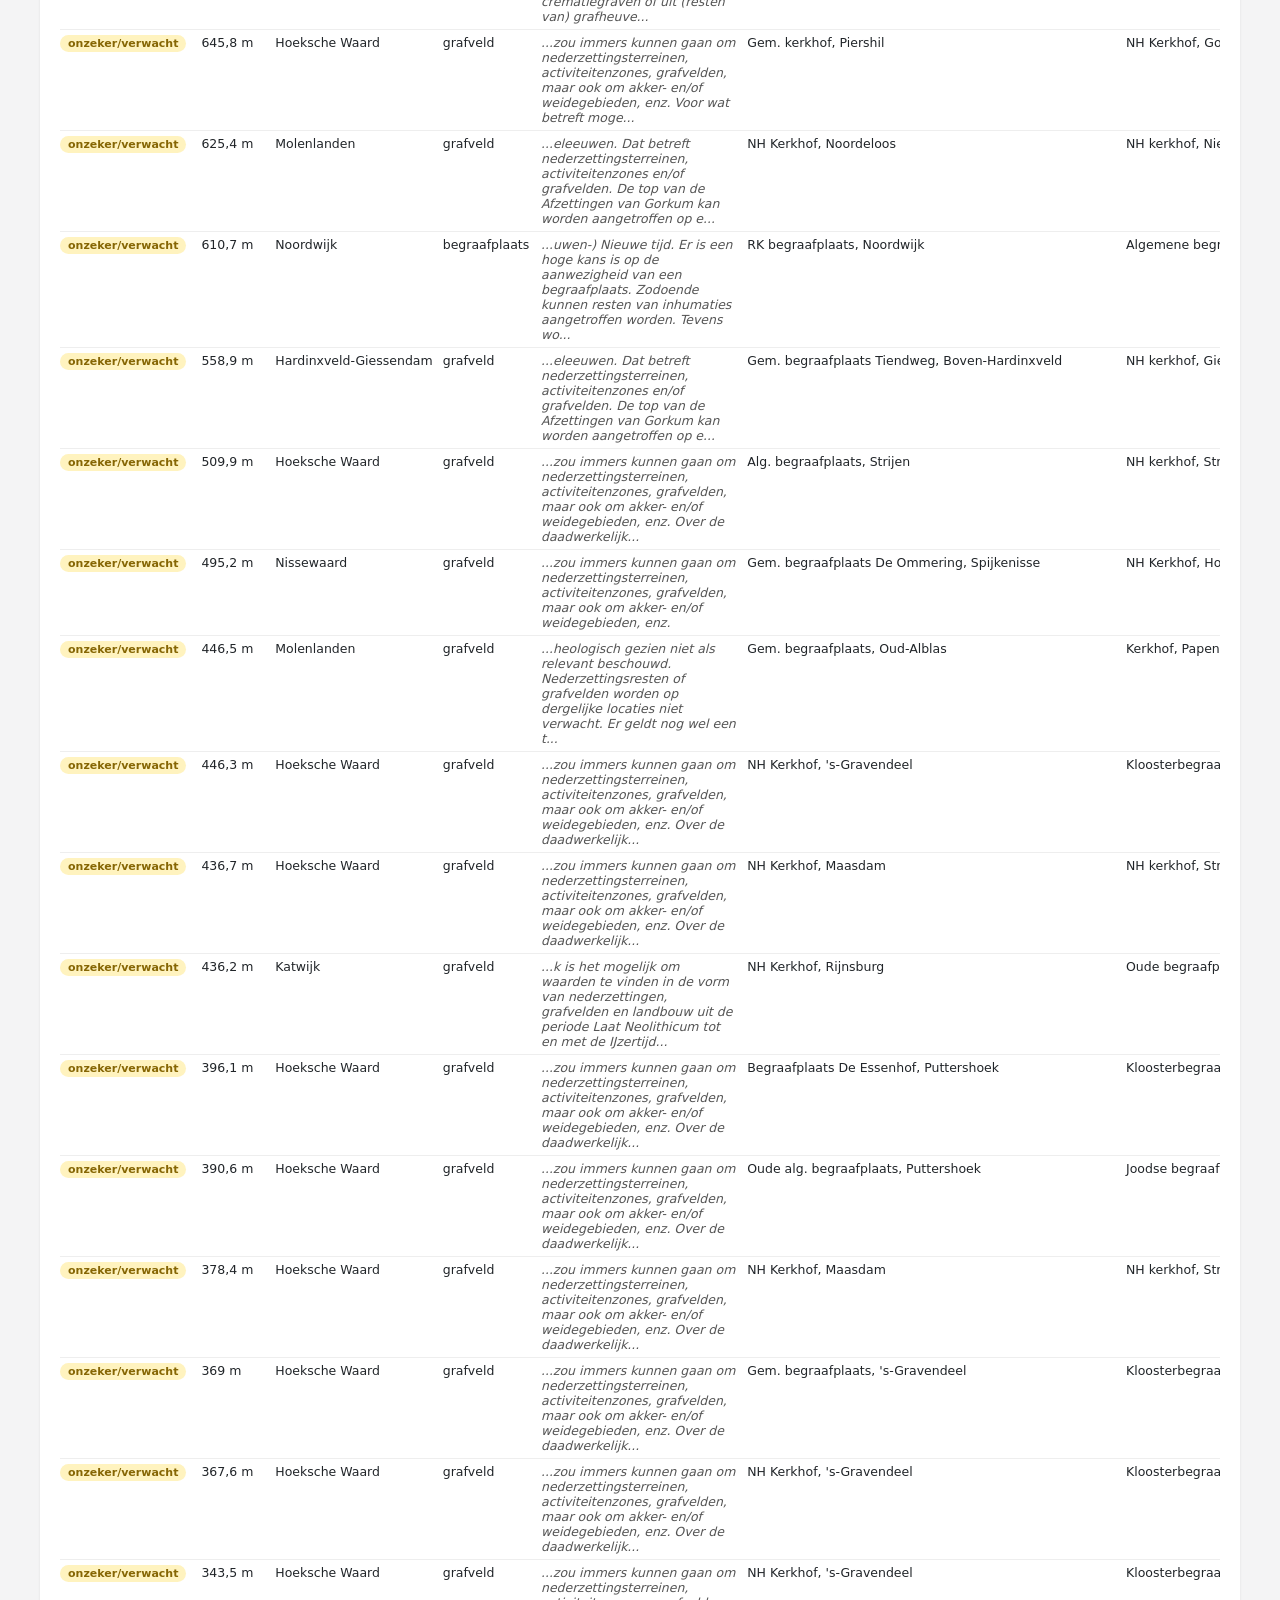
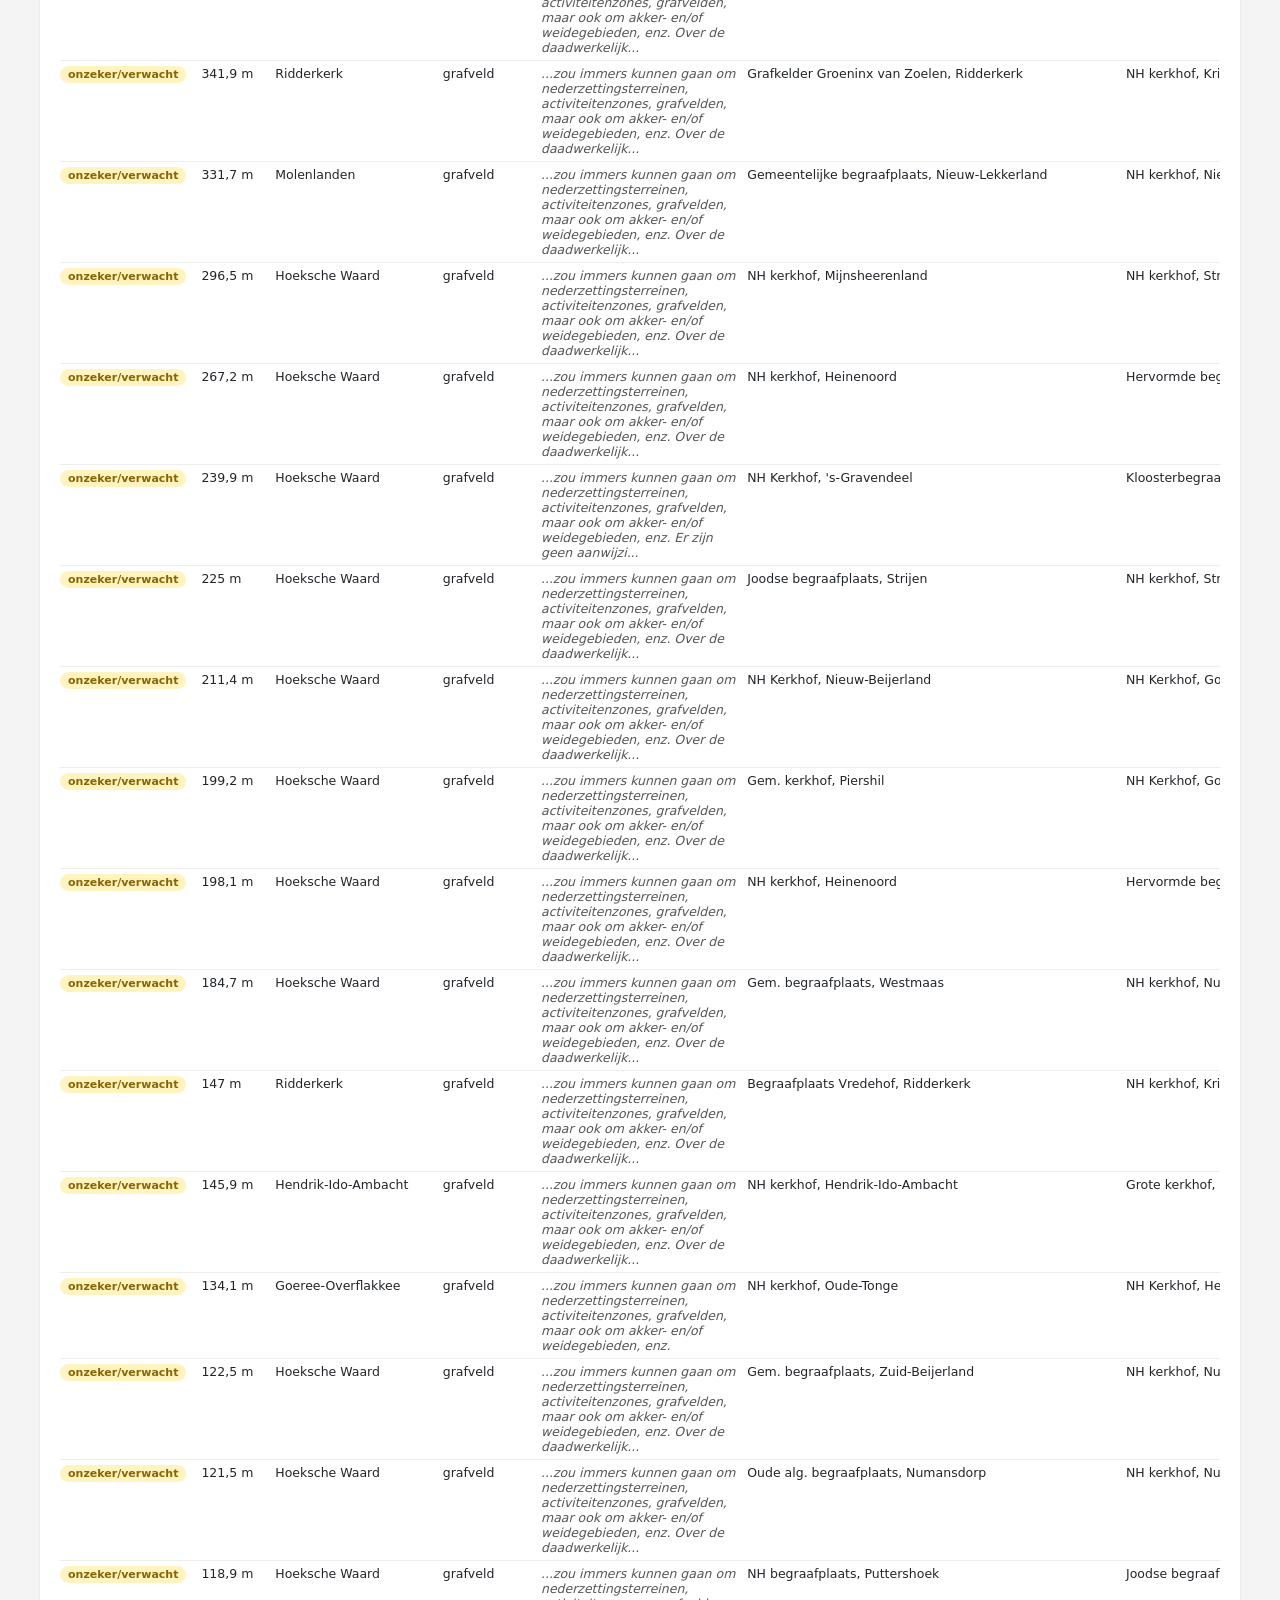
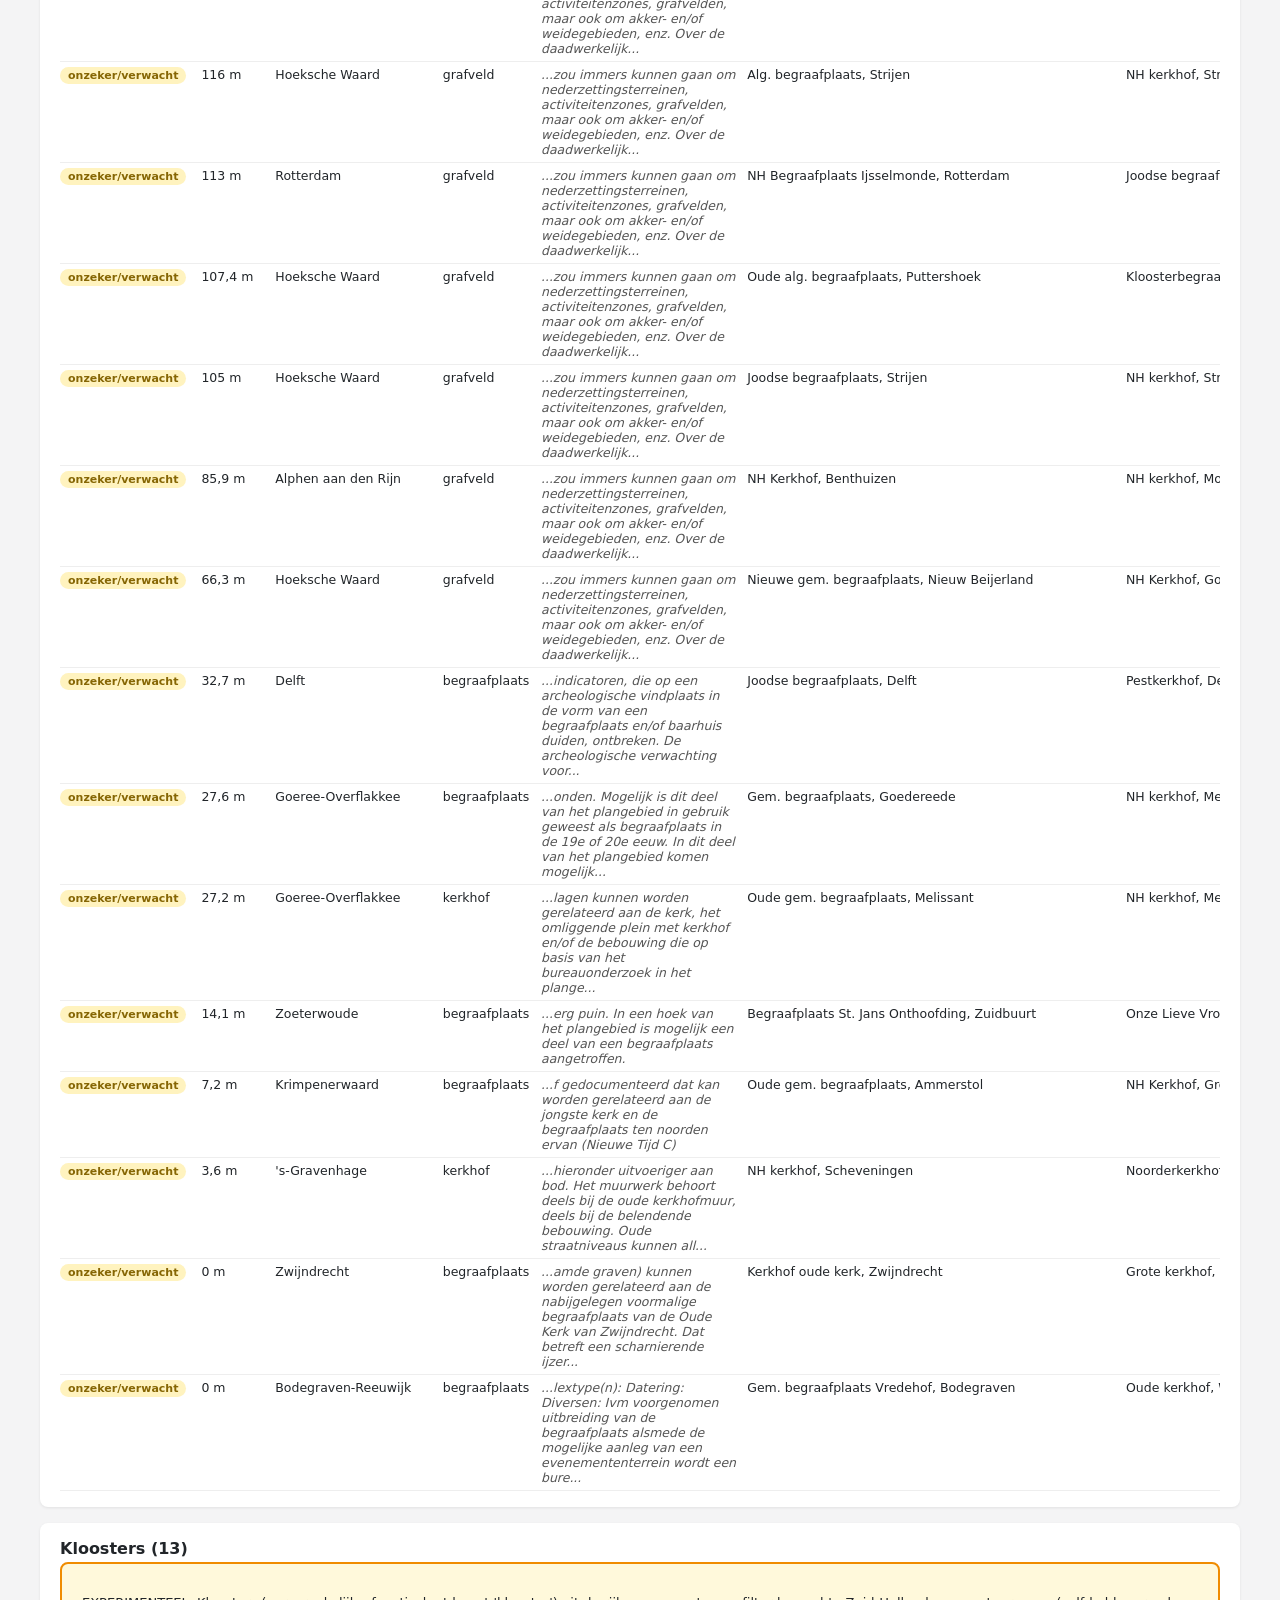
==== commit e1b4b0a8: "fix: front-end kwaliteitscontrole - heading-skip, mobiele overflow, metadata Twee echte bugs: index." ====
--- a/src/kandidaten.html
+++ b/src/kandidaten.html
@@ -4,20 +4,31 @@
   <meta charset="utf-8" />
   <title>Kandidaat-begraafplaatsen (experimenteel) - Dodenakkers Zuid-Holland</title>
   <meta name="viewport" content="width=device-width, initial-scale=1" />
+  <meta name="description" content="Experimentele kandidatenlijst van mogelijk onbekende begraafplaatsen in Zuid-Holland, opgespoord in archeologische en erfgoeddata." />
+  <link rel="canonical" href="https://dodenakkers-zh.pages.dev/kandidaten.html" />
+  <meta property="og:type" content="website" />
+  <meta property="og:site_name" content="Dodenakkers Zuid-Holland" />
+  <meta property="og:title" content="Kandidaat-begraafplaatsen (experimenteel) - Dodenakkers Zuid-Holland" />
+  <meta property="og:description" content="Experimentele kandidatenlijst van mogelijk onbekende begraafplaatsen in Zuid-Holland, opgespoord in archeologische en erfgoeddata." />
+  <meta property="og:url" content="https://dodenakkers-zh.pages.dev/kandidaten.html" />
+  <meta property="og:image" content="https://dodenakkers-zh.pages.dev/images/Dodenakkers-logo-68015ff5.webp" />
+  <meta property="og:locale" content="nl_NL" />
+  <meta name="twitter:card" content="summary" />
   <link rel="icon" href="../images/Dodenakkers-logo-68015ff5.webp" type="image/webp" />
   <link rel="stylesheet" href="style.css" />
 </head>
 <body class="stats-page kandidaten-page">
-  <div id="stats">
+  <a class="skip-link" href="#inhoud">Ga naar de hoofdinhoud</a>
+  <main id="stats" tabindex="-1">
     <header class="stats-header">
       <img src="../images/Dodenakkers-logo-68015ff5.webp" alt="Dodenakkers" class="logo" />
       <div>
         <h1>Kandidaat-begraafplaatsen</h1>
-        <p class="subtitle">Experimenteel - <a href="index.html">&larr; kaart</a> &middot; <a href="statistieken.html">Statistieken</a> &middot; <a href="methode.html">Methode</a></p>
+        <nav aria-label="Hoofdnavigatie" class="subtitle">Experimenteel - <a href="index.html">&larr; kaart</a> &middot; <a href="statistieken.html">Statistieken</a> &middot; <a href="methode.html">Methode</a></nav>
       </div>
     </header>
 
-    <div class="warning-box">
+    <div class="warning-box" id="inhoud">
       <strong>Dit is een experiment, geen bevestigde lijst.</strong>
       <p>
         Deze pagina zoekt automatisch op tekst in de omschrijvingen van 22.254 archeologische
@@ -74,8 +85,8 @@
     <section id="kandidaten-kapellen"></section>
     <section id="kandidaten-chs-archeologie"></section>
 
-    <p id="stats-status" class="hint"></p>
-  </div>
+    <p id="stats-status" class="hint" role="status" aria-live="polite" aria-atomic="true"></p>
+  </main>
 
   <script src="kandidaten.js"></script>
 </body>
--- a/src/style.css
+++ b/src/style.css
@@ -3,6 +3,39 @@
   padding: 0;
   height: 100%;
   font-family: system-ui, -apple-system, "Segoe UI", sans-serif;
+}
+
+.skip-link {
+  position: fixed;
+  top: 8px;
+  left: 8px;
+  z-index: 10;
+  padding: 10px 14px;
+  background: #fff;
+  color: #212529;
+  border: 2px solid #212529;
+  transform: translateY(-150%);
+}
+
+.skip-link:focus {
+  transform: translateY(0);
+}
+
+.visually-hidden {
+  position: absolute;
+  width: 1px;
+  height: 1px;
+  padding: 0;
+  margin: -1px;
+  overflow: hidden;
+  clip: rect(0, 0, 0, 0);
+  white-space: nowrap;
+  border: 0;
+}
+
+:focus-visible {
+  outline: 3px solid #005fcc;
+  outline-offset: 3px;
 }
 
 #map {
@@ -190,9 +223,15 @@
 }
 
 #panel label.sub {
-  margin-left: 18px;
-  font-size: 11px;
-  color: #555;
+  margin-left: 0;
+  font-size: 11px;
+  color: #555;
+}
+
+.sub-group {
+  margin: 2px 0 6px 8px;
+  padding: 2px 0 2px 10px;
+  border-left: 2px solid #dee2e6;
 }
 
 .legend-item {
@@ -224,6 +263,18 @@
   border: 2px solid;
 }
 
+.swatch-provincie { border-color: #495057; border-style: dashed; }
+.swatch-gemeente { border-color: #495057; border-style: dotted; }
+.swatch-niet-geruimd { background: #40c057; }
+.swatch-geruimd { background: #a9713f; }
+.swatch-ingang { background: #e64980; }
+.swatch-gezicht { border-color: #5f3dc4; }
+.swatch-monument-gebouwd { background: #1971c2; }
+.swatch-monument-archeologisch { background: rgba(232, 89, 12, 0.4); border: 2px solid #e8590c; }
+.swatch-onderzoeksgebied { background: rgba(12, 133, 153, 0.2); border: 1px solid #0c8599; }
+.swatch-chs { background: rgba(153, 116, 4, 0.25); border: 1px solid #997404; }
+.swatch-verdwenen { background: #212529; }
+
 #functie-search,
 #search-naam-plaats {
   width: 100%;
@@ -247,6 +298,31 @@
   margin-top: 4px;
   font-size: 11px;
   cursor: pointer;
+}
+
+#resultatenlijst {
+  margin: 8px 0 0;
+  padding-left: 22px;
+}
+
+#resultatenlijst li {
+  margin-bottom: 10px;
+  line-height: 1.4;
+}
+
+#resultatenlijst button {
+  display: block;
+  margin-top: 3px;
+  min-height: 32px;
+}
+
+@media (prefers-reduced-motion: reduce) {
+  *, *::before, *::after {
+    scroll-behavior: auto !important;
+    transition-duration: 0.01ms !important;
+    animation-duration: 0.01ms !important;
+    animation-iteration-count: 1 !important;
+  }
 }
 
 #status {
@@ -432,12 +508,128 @@
   background: #f8f9fa;
 }
 
+.datering-histogram {
+  margin: 12px 0 20px;
+}
+
+.histogram-row {
+  display: grid;
+  grid-template-columns: 220px 1fr 48px;
+  align-items: center;
+  gap: 10px;
+  margin: 4px 0;
+  font-size: 12.5px;
+}
+
+.histogram-label {
+  text-align: right;
+  color: #495057;
+}
+
+.histogram-bar-wrap {
+  background: #f1f3f5;
+  border-radius: 3px;
+  height: 16px;
+  overflow: hidden;
+}
+
+.histogram-bar {
+  display: block;
+  height: 100%;
+  background: #1971c2;
+  border-radius: 3px;
+  min-width: 2px;
+}
+
+.histogram-count {
+  font-variant-numeric: tabular-nums;
+}
+
+/* Klikbare balkjes in het filterpaneel (Datering), i.p.v. de statische
+   balkjes op de statistiekenpagina hierboven -- veel smaller paneel, dus
+   eigen, kleinere kolombreedtes. */
+#datering-filter {
+  margin: 4px 0 6px;
+}
+
+.histogram-row-button {
+  display: grid;
+  grid-template-columns: 62px 1fr 26px;
+  align-items: center;
+  gap: 6px;
+  width: 100%;
+  box-sizing: border-box;
+  margin: 2px 0;
+  padding: 3px 4px;
+  border: none;
+  border-radius: 4px;
+  background: none;
+  font: inherit;
+  font-size: 11px;
+  text-align: inherit;
+  color: inherit;
+  cursor: pointer;
+}
+
+.histogram-row-button:hover {
+  background: #f1f3f5;
+}
+
+.histogram-row-button .histogram-label {
+  font-size: 11px;
+}
+
+.histogram-row-button .histogram-bar-wrap {
+  height: 12px;
+}
+
+.histogram-row-button .histogram-bar {
+  background: #adb5bd;
+}
+
+.histogram-row-button[aria-pressed="true"] {
+  background: #e7f0fb;
+  font-weight: 600;
+}
+
+.histogram-row-button[aria-pressed="true"] .histogram-label {
+  color: #1971c2;
+}
+
+.histogram-row-button[aria-pressed="true"] .histogram-label::after {
+  content: " ✓";
+}
+
+.histogram-row-button[aria-pressed="true"] .histogram-bar {
+  background: #1971c2;
+}
+
+@media (max-width: 700px) {
+  .histogram-row {
+    grid-template-columns: 130px 1fr 40px;
+  }
+}
+
 @media (max-width: 700px) {
   #stats {
     padding: 16px 12px 40px;
   }
   .stats-header .logo {
     height: 32px;
+  }
+  .stats-kv {
+    /* max-content dt's force the page wider than the viewport on long
+       Nederlandse labels (bv. "Begraafplaatsen binnen/overlappend een
+       beschermd gezicht") -- stapel term/waarde i.p.v. naast elkaar, en
+       laat de dt weer afbreken (elders bewust nowrap, hier niet houdbaar). */
+    grid-template-columns: 1fr;
+    row-gap: 2px;
+  }
+  .stats-kv dt {
+    white-space: normal;
+  }
+  .stats-kv dd {
+    margin-bottom: 8px;
   }
 }
 
@@ -460,7 +652,7 @@
 .warning-box strong {
   display: block;
   font-size: 15px;
-  color: #e8590c;
+  color: #be490a;
   margin-bottom: 6px;
 }
 
@@ -484,12 +676,12 @@
 
 .badge-concreet {
   background: #d3f9d8;
-  color: #2b8a3e;
+  color: #257836;
 }
 
 .badge-onzeker {
   background: #fff3bf;
-  color: #997404;
+  color: #866604;
 }
 
 .kandidaten-table .fragment-cell {
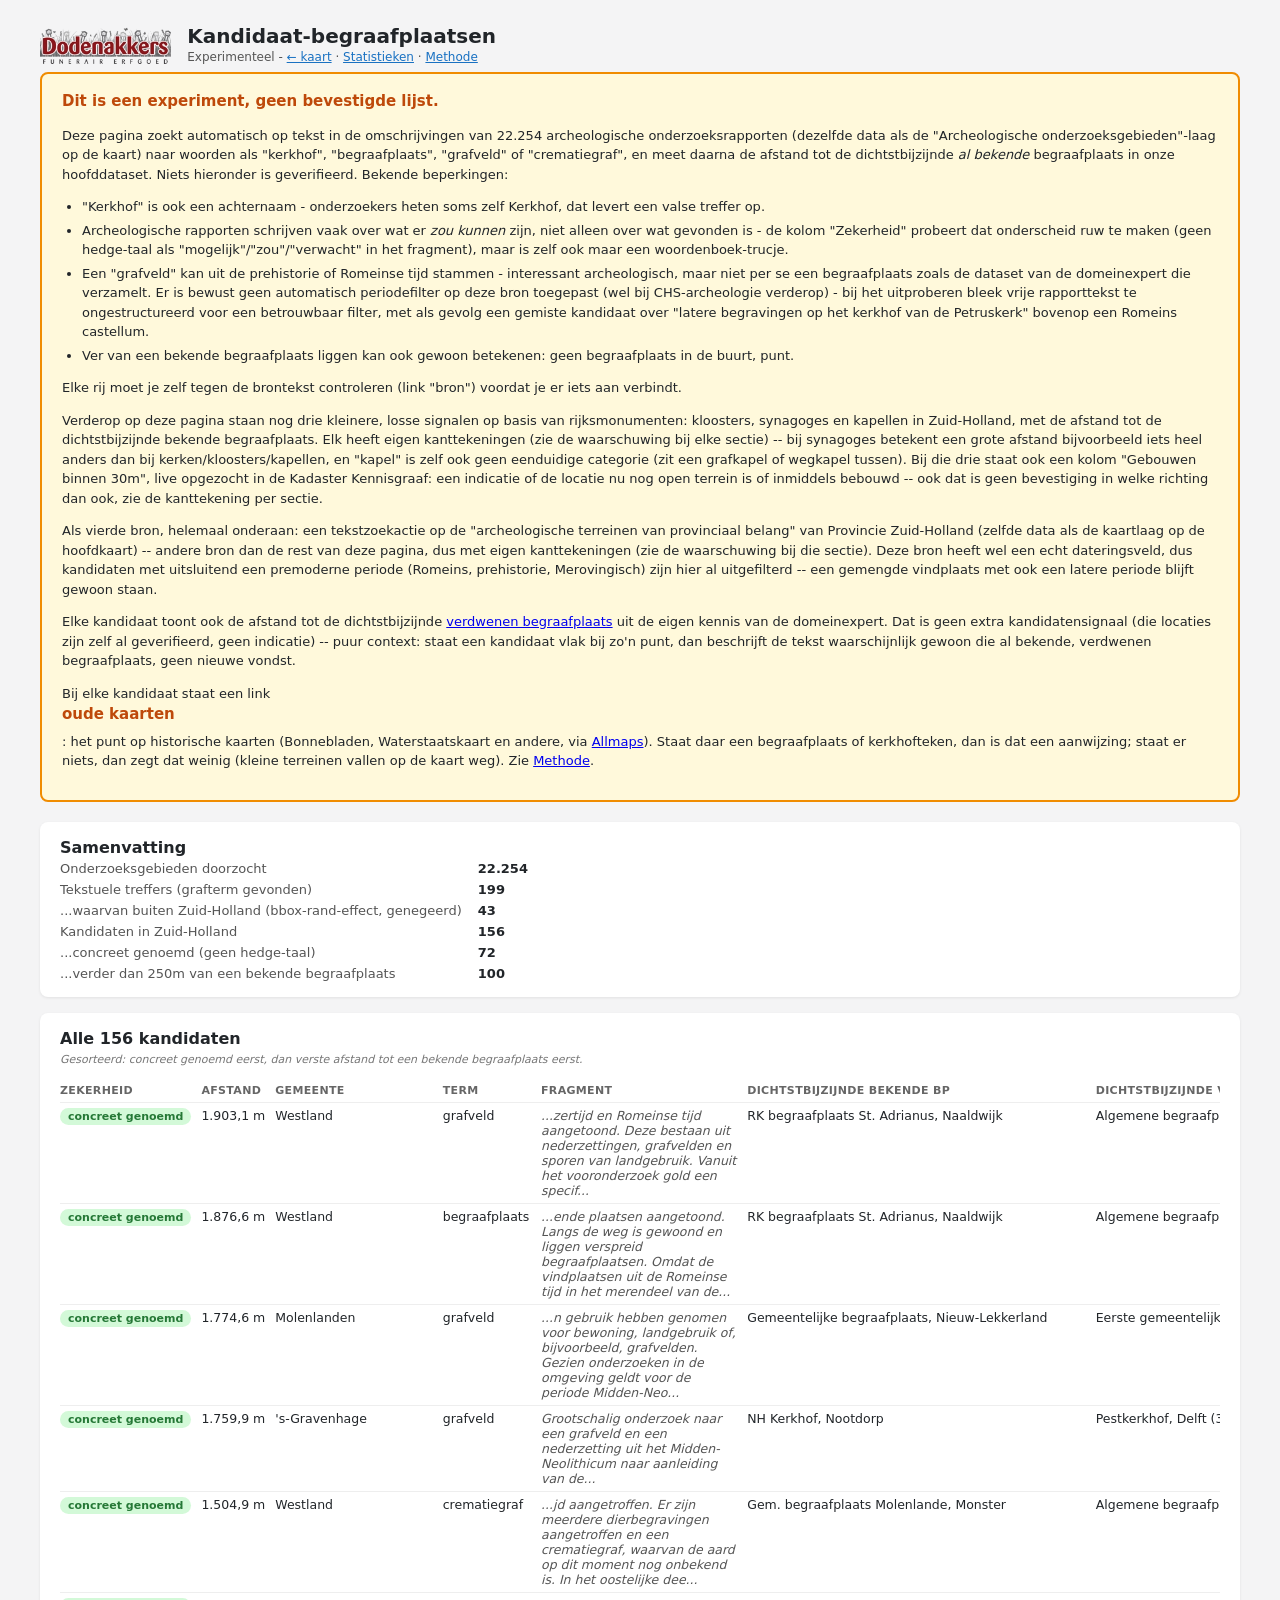
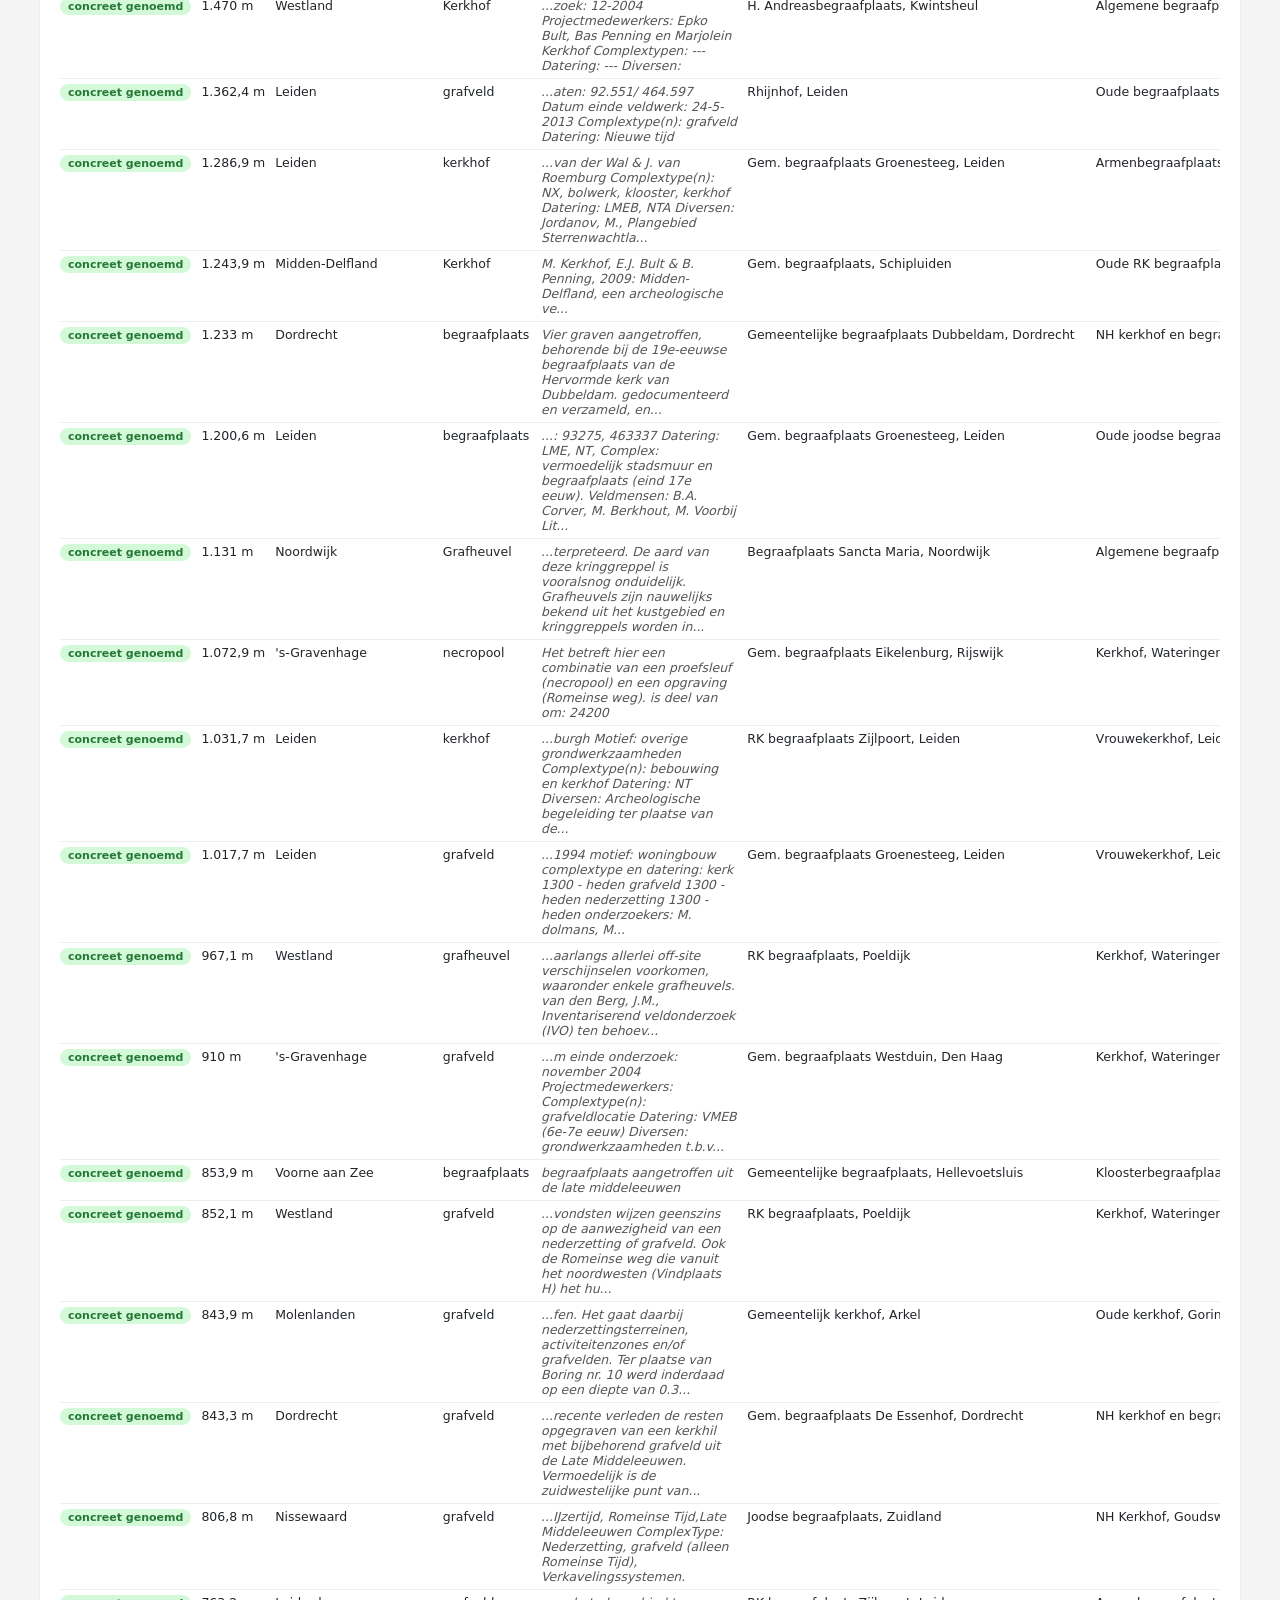
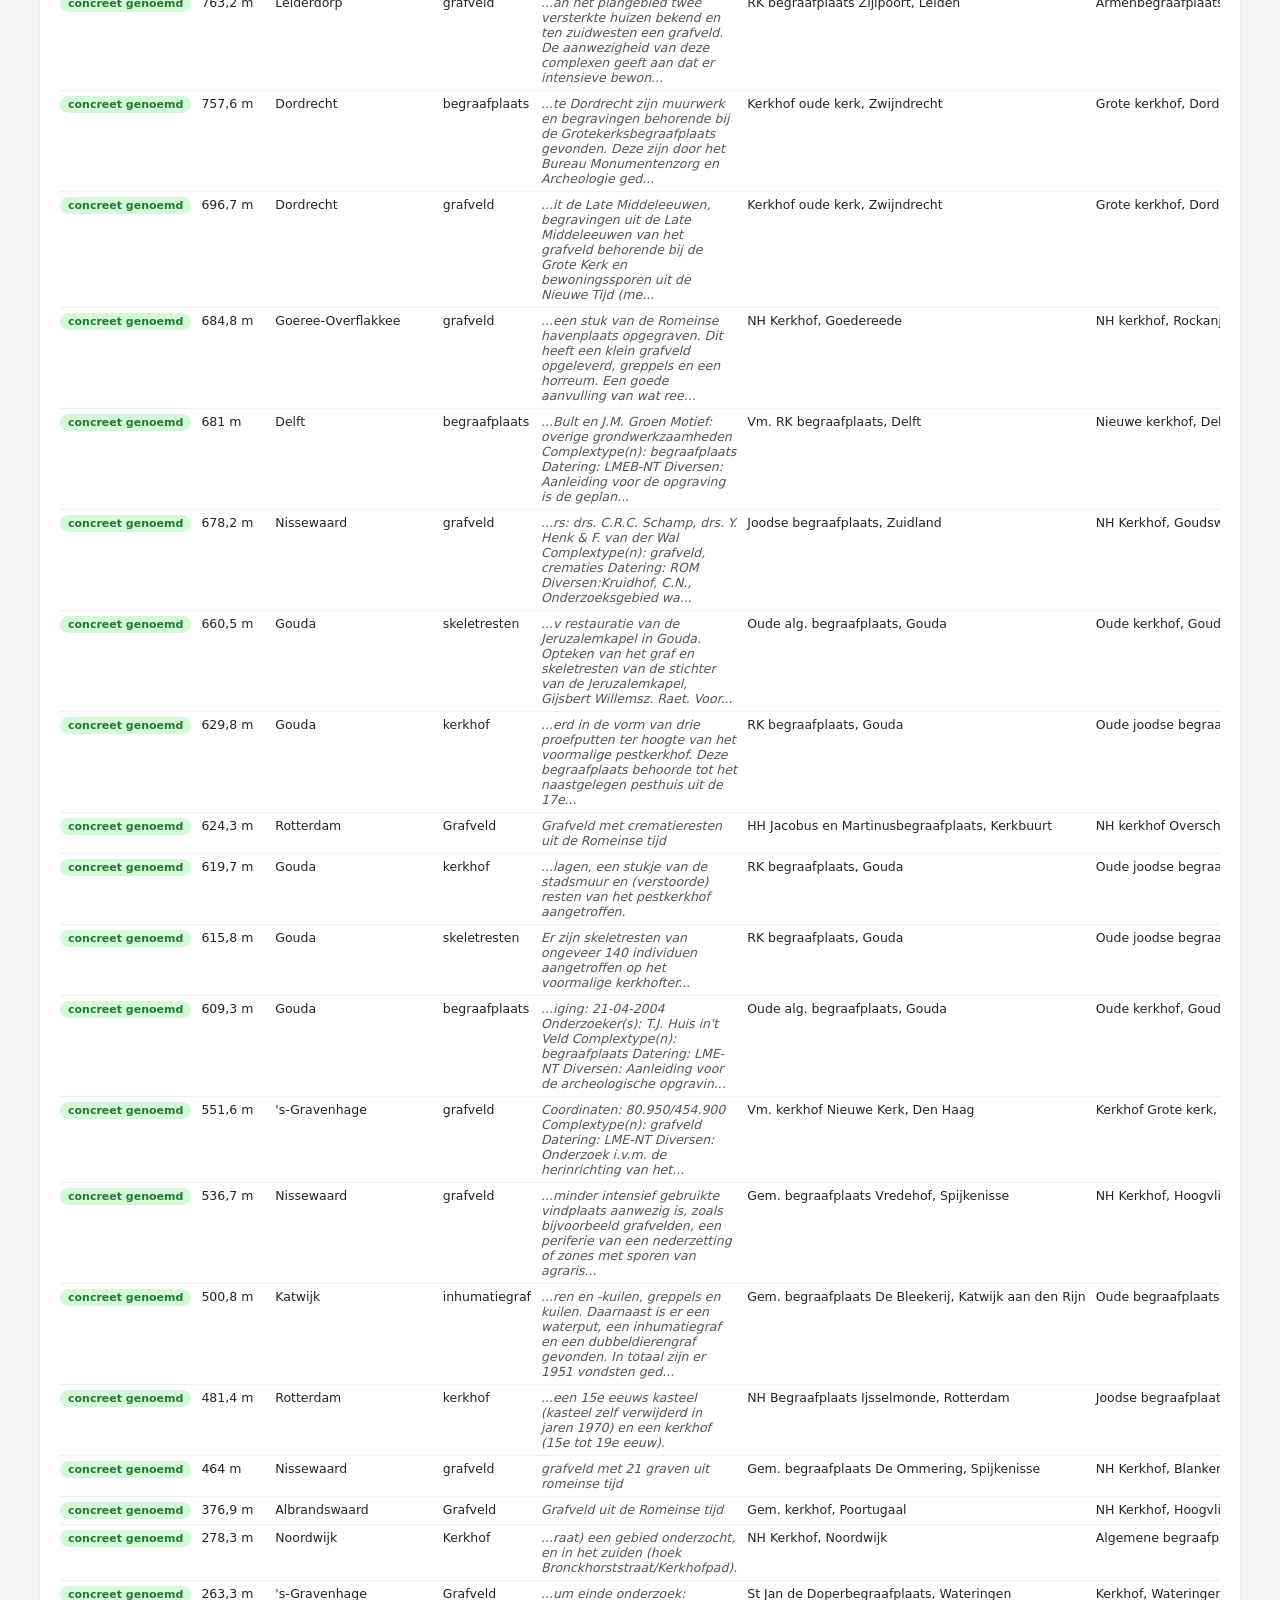
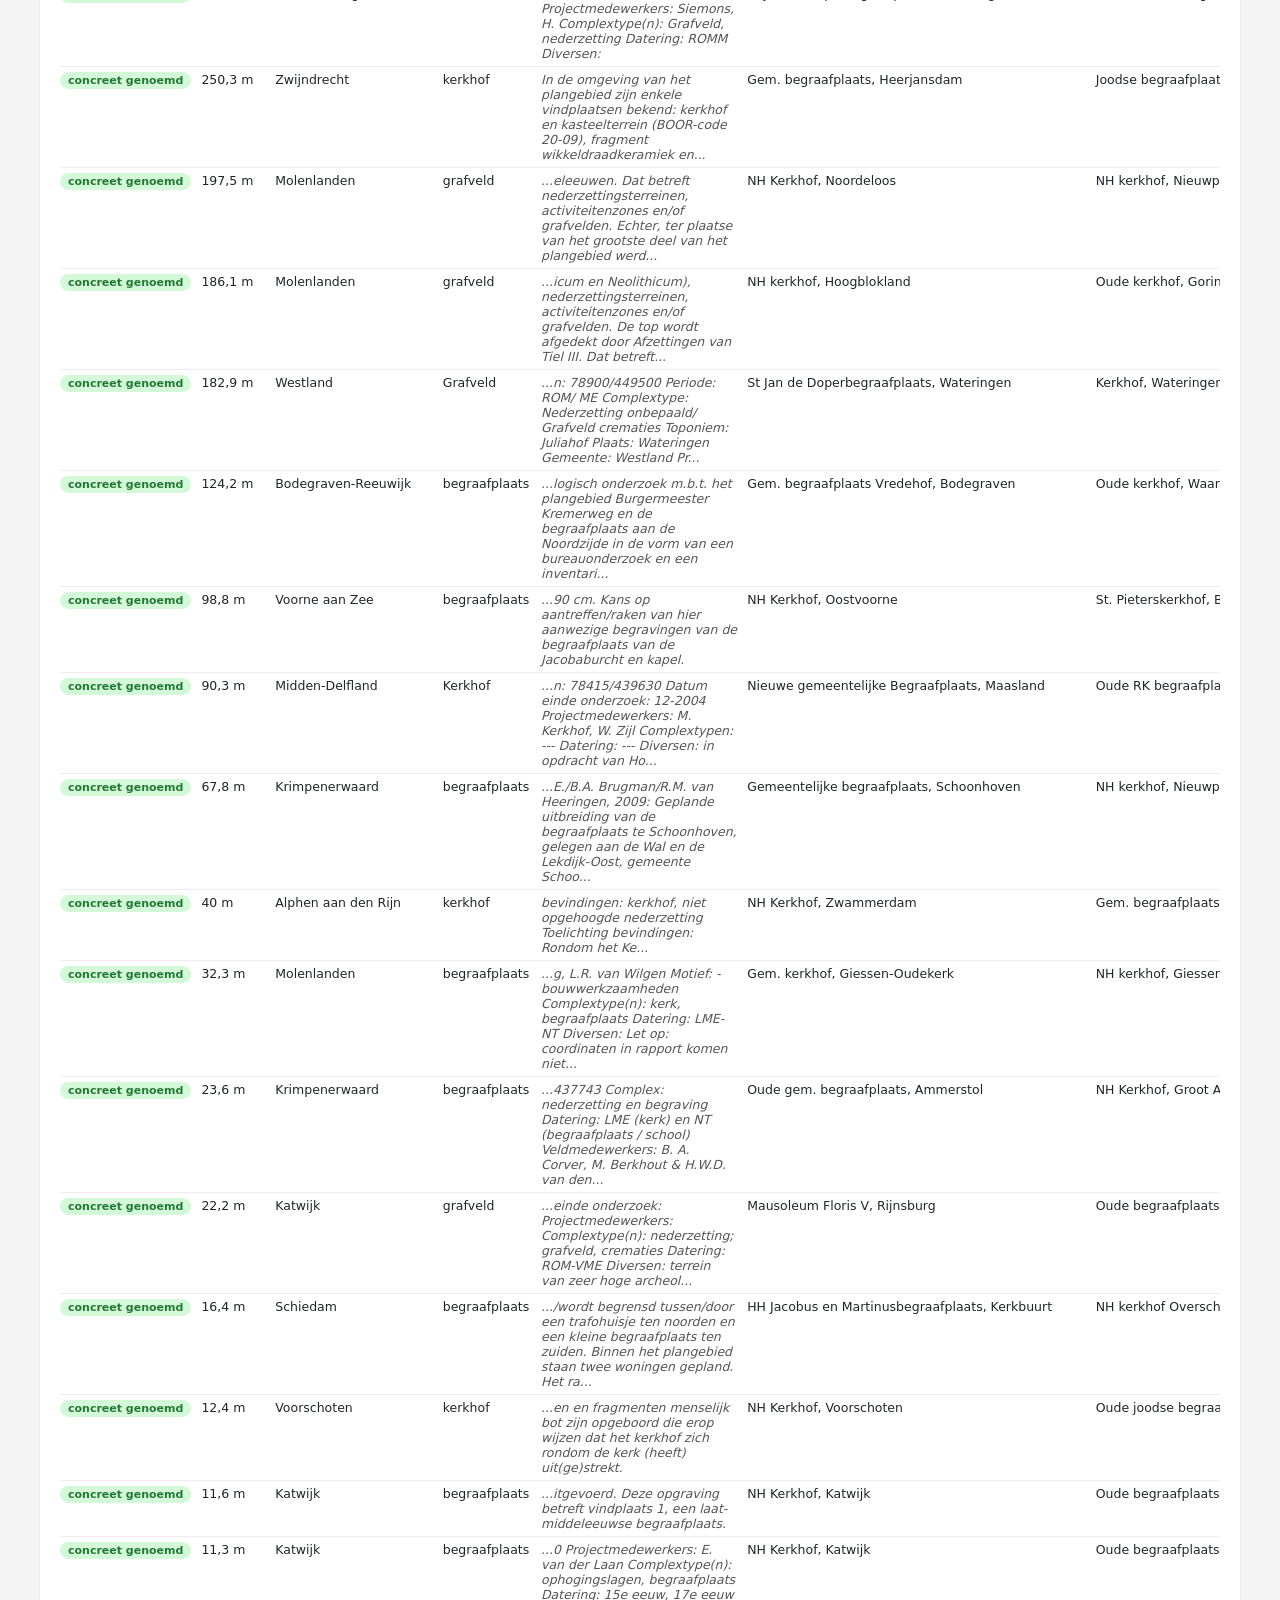
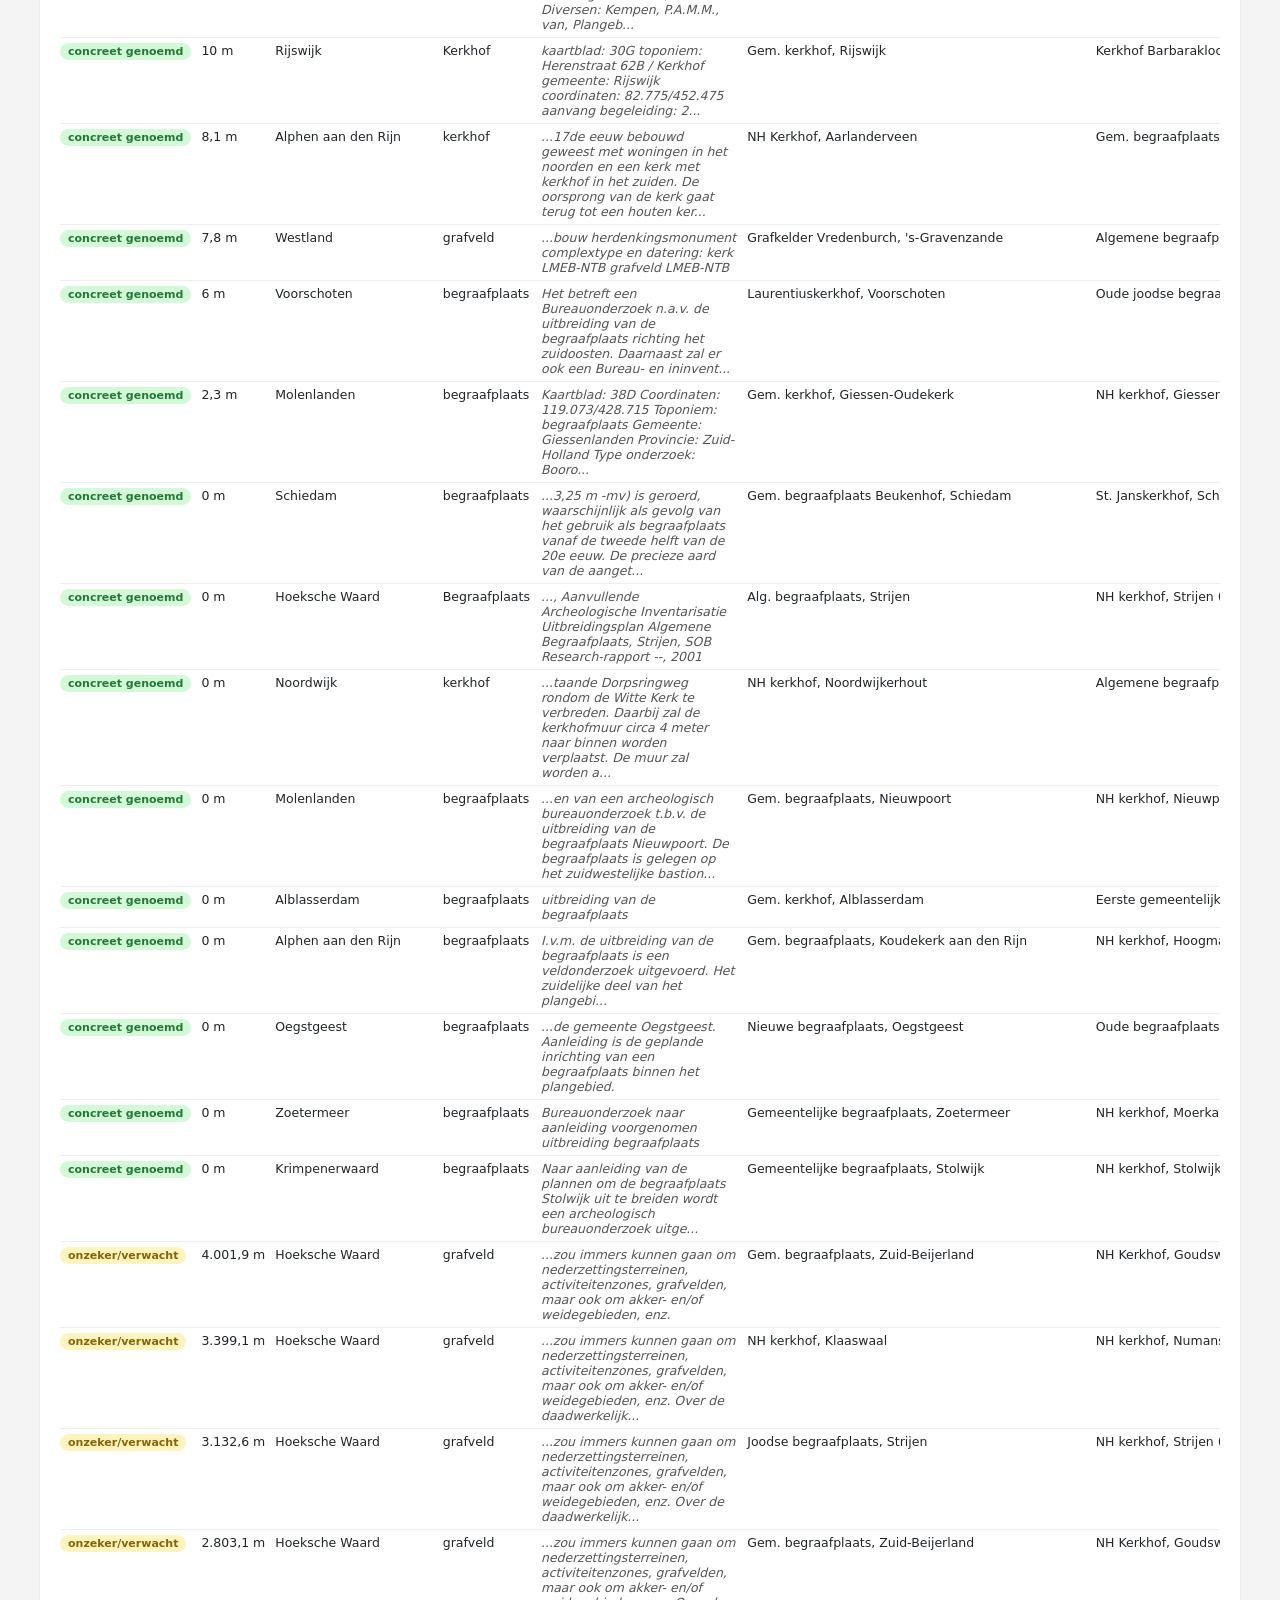
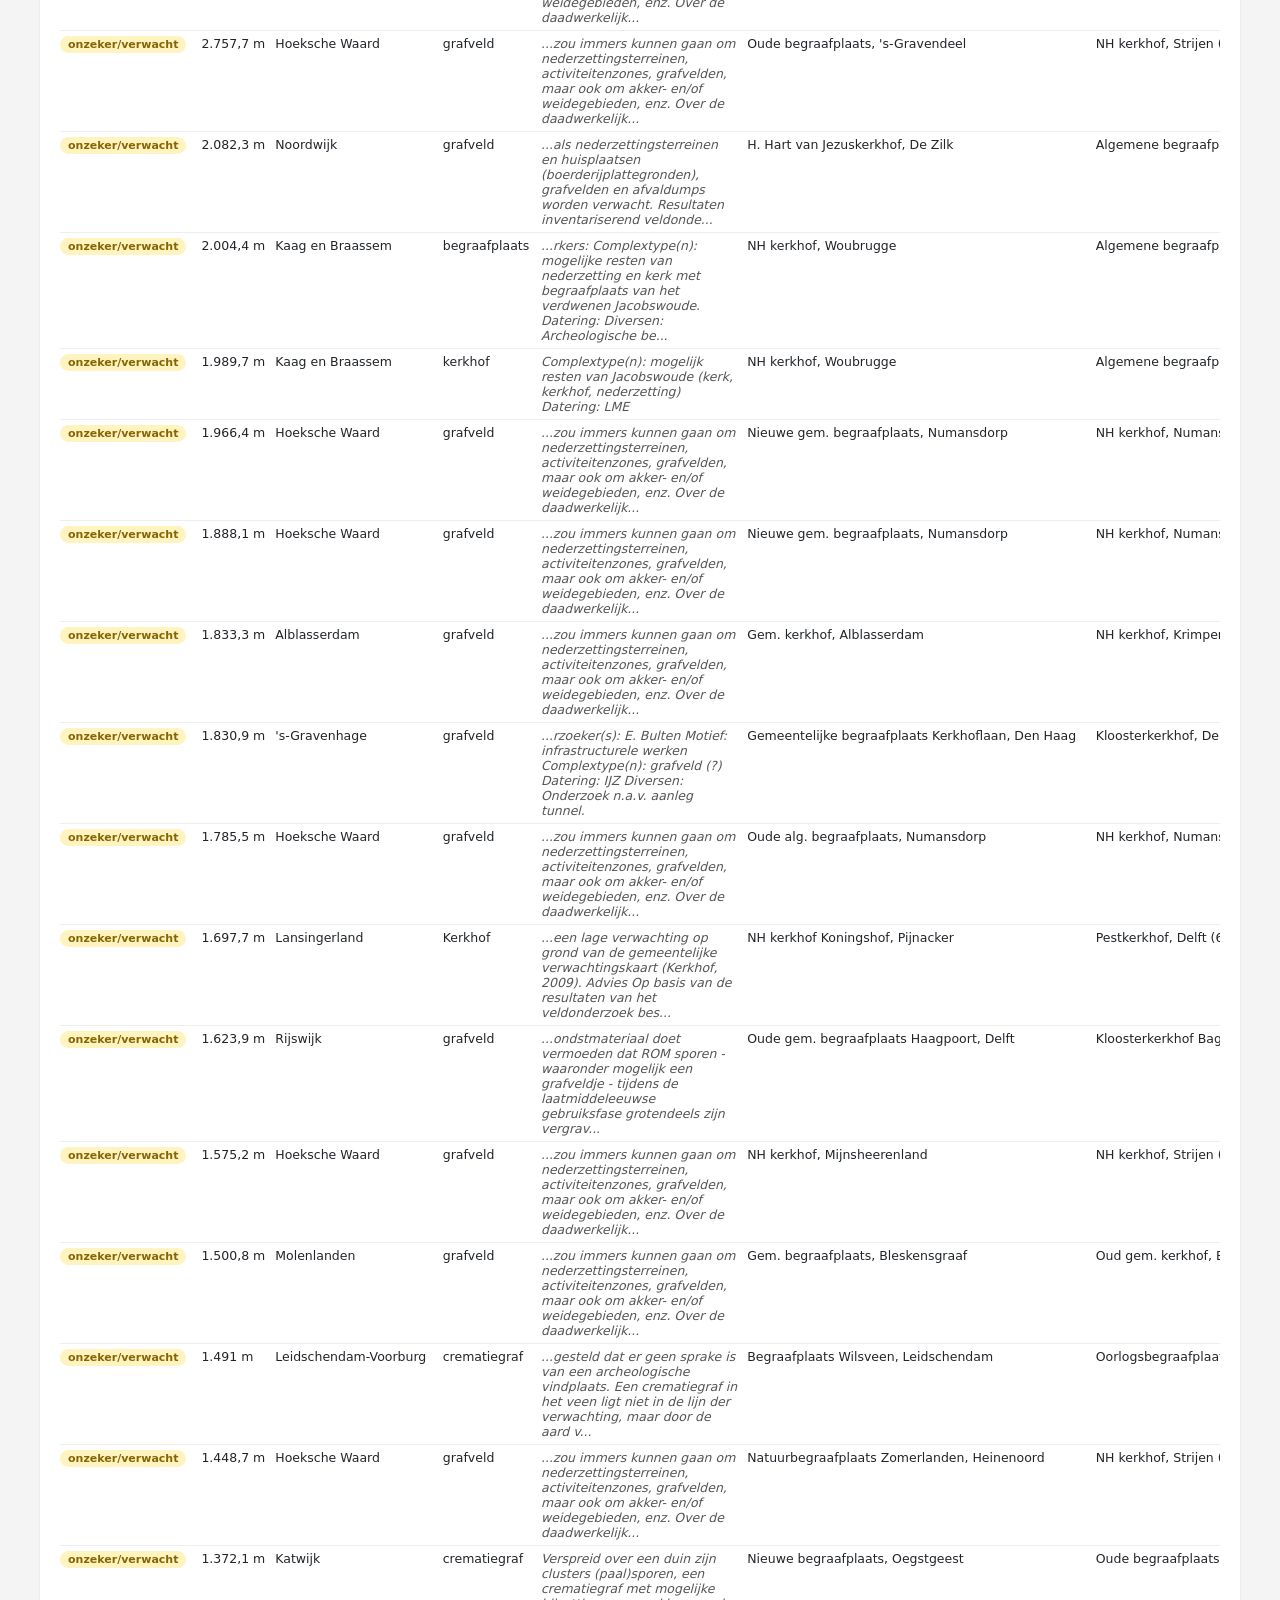
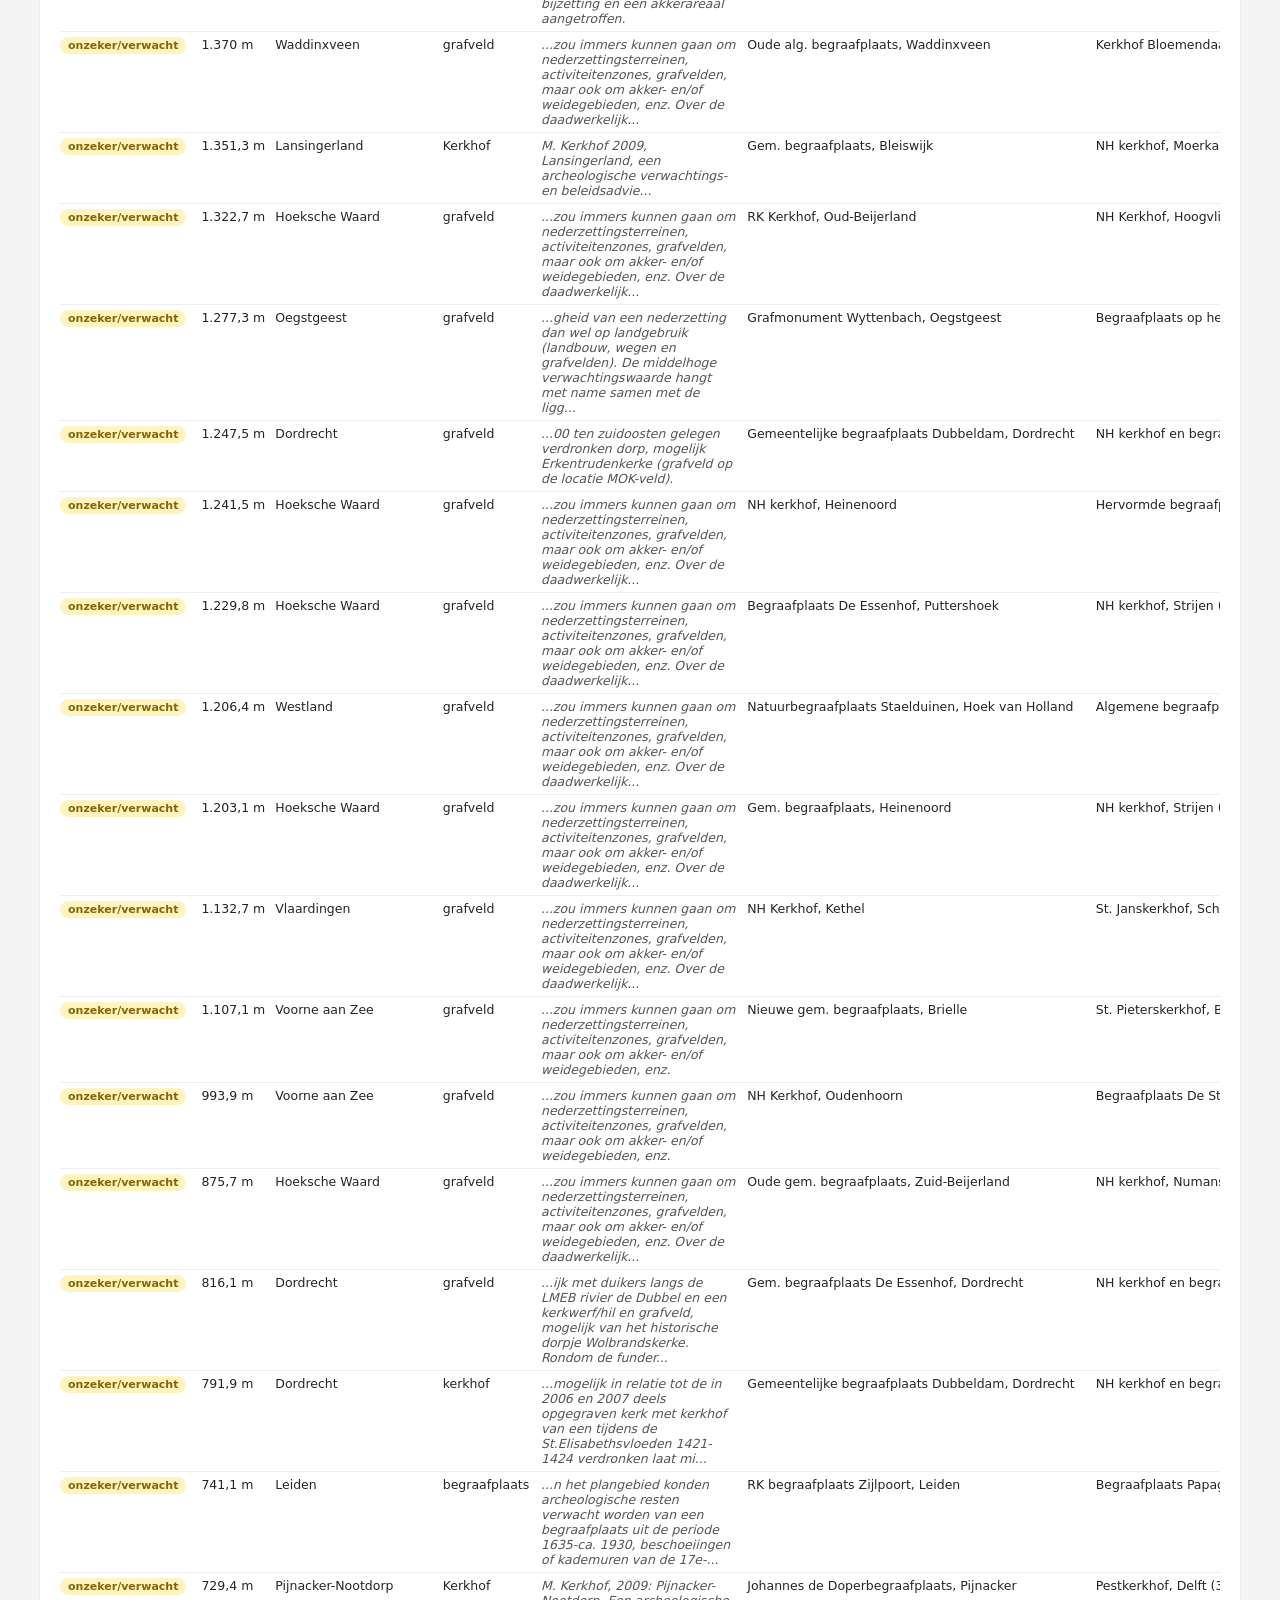
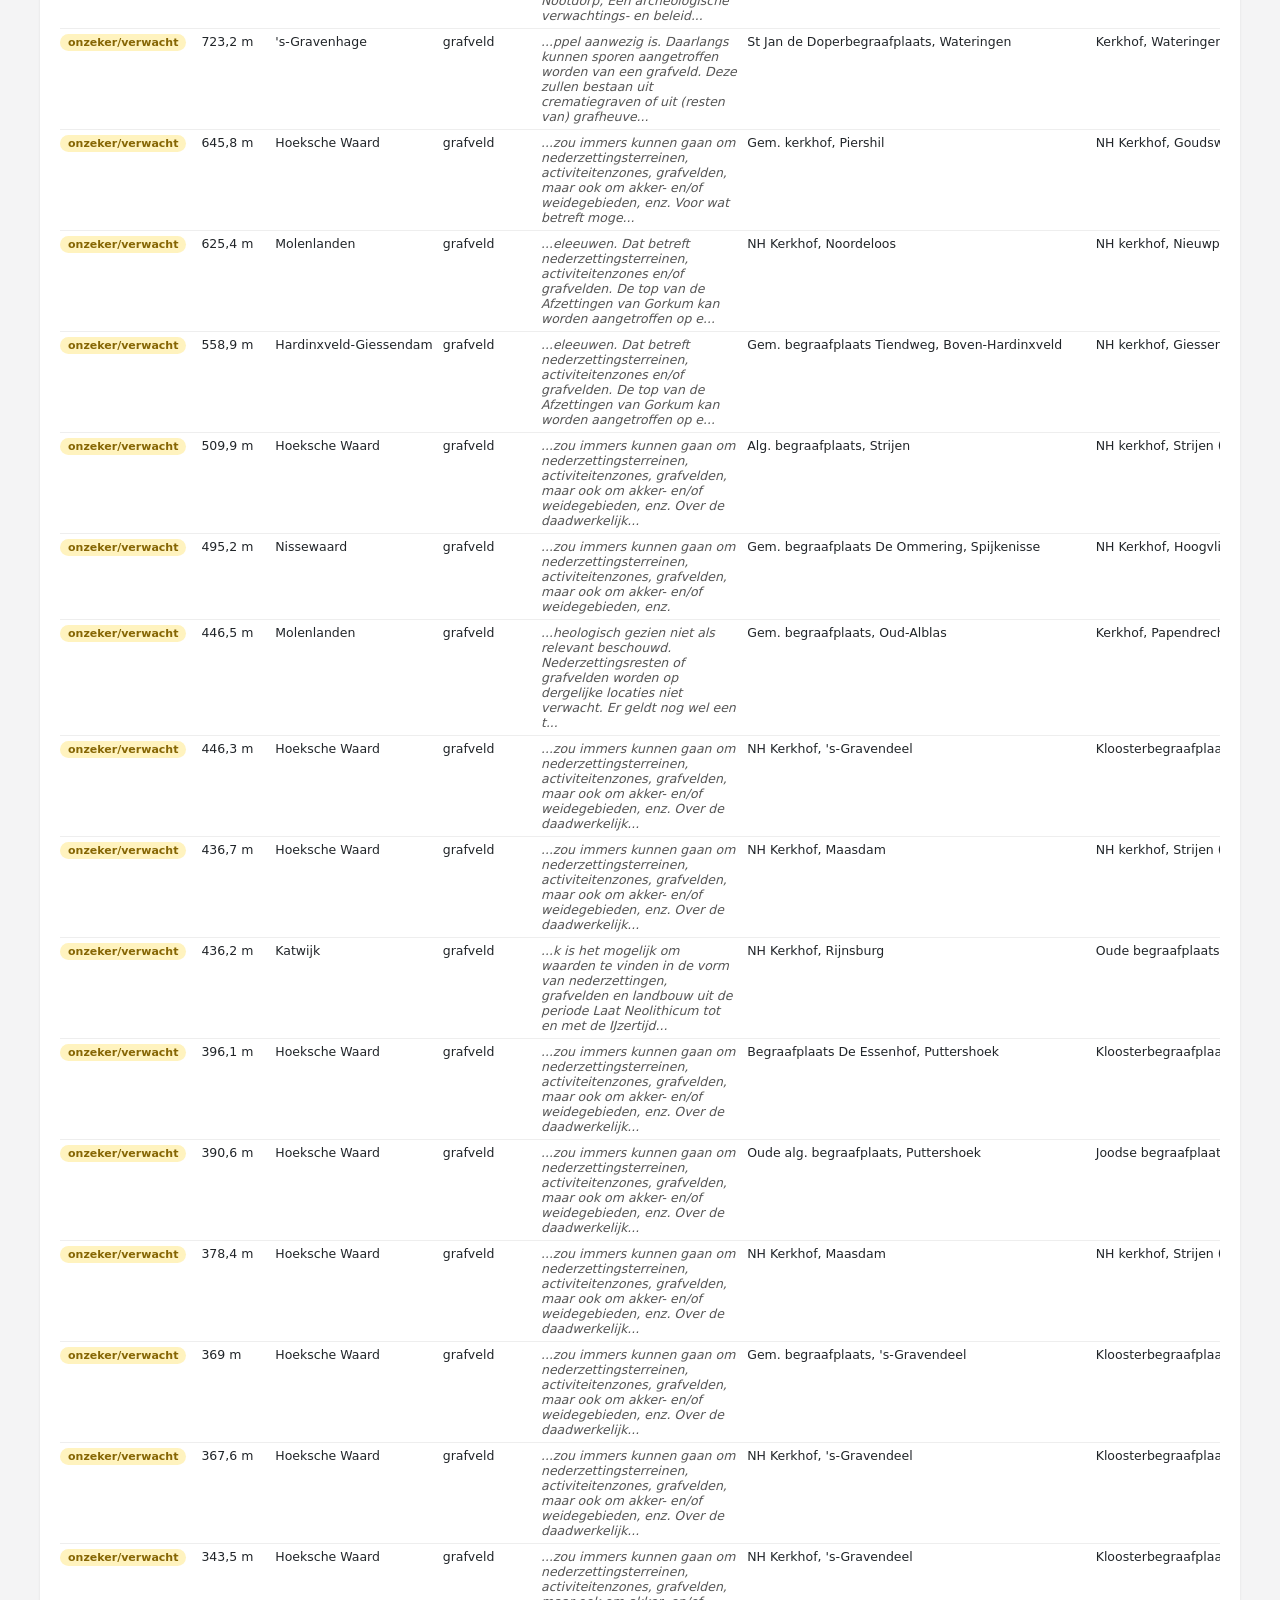
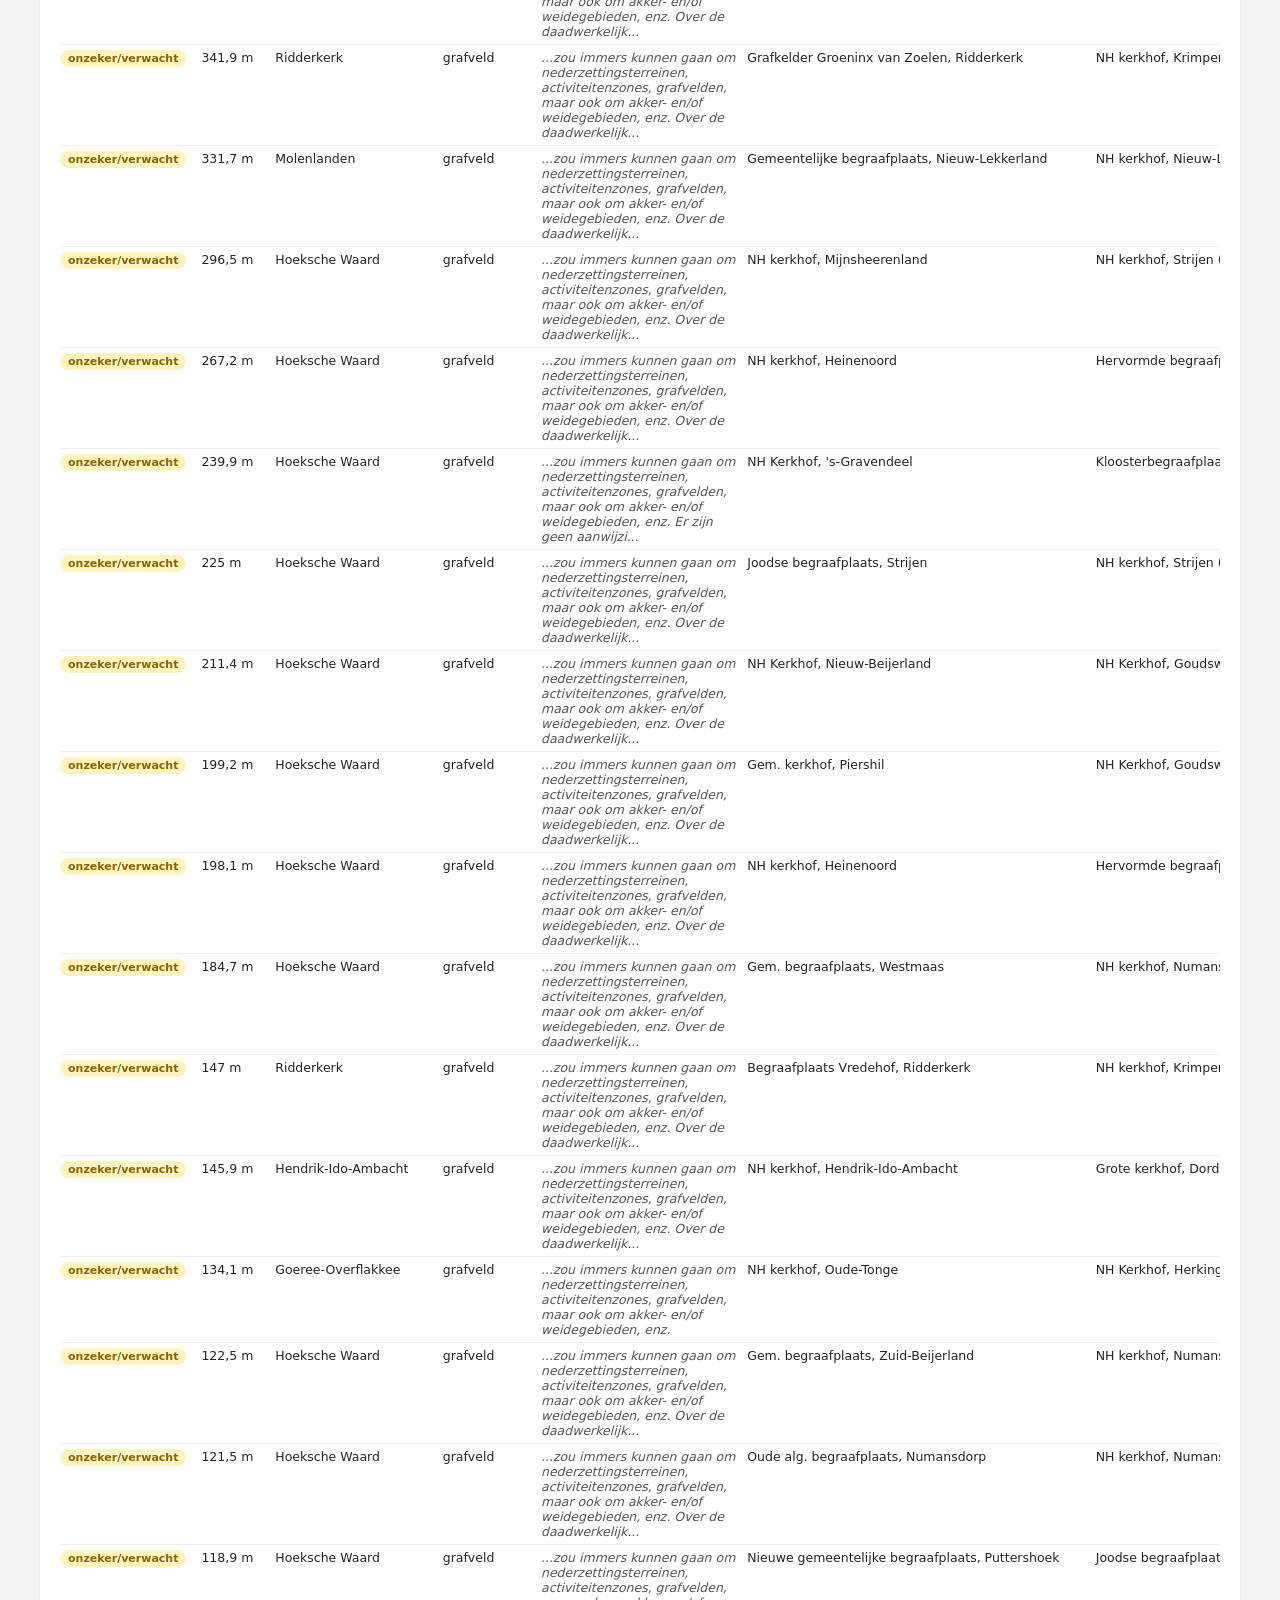
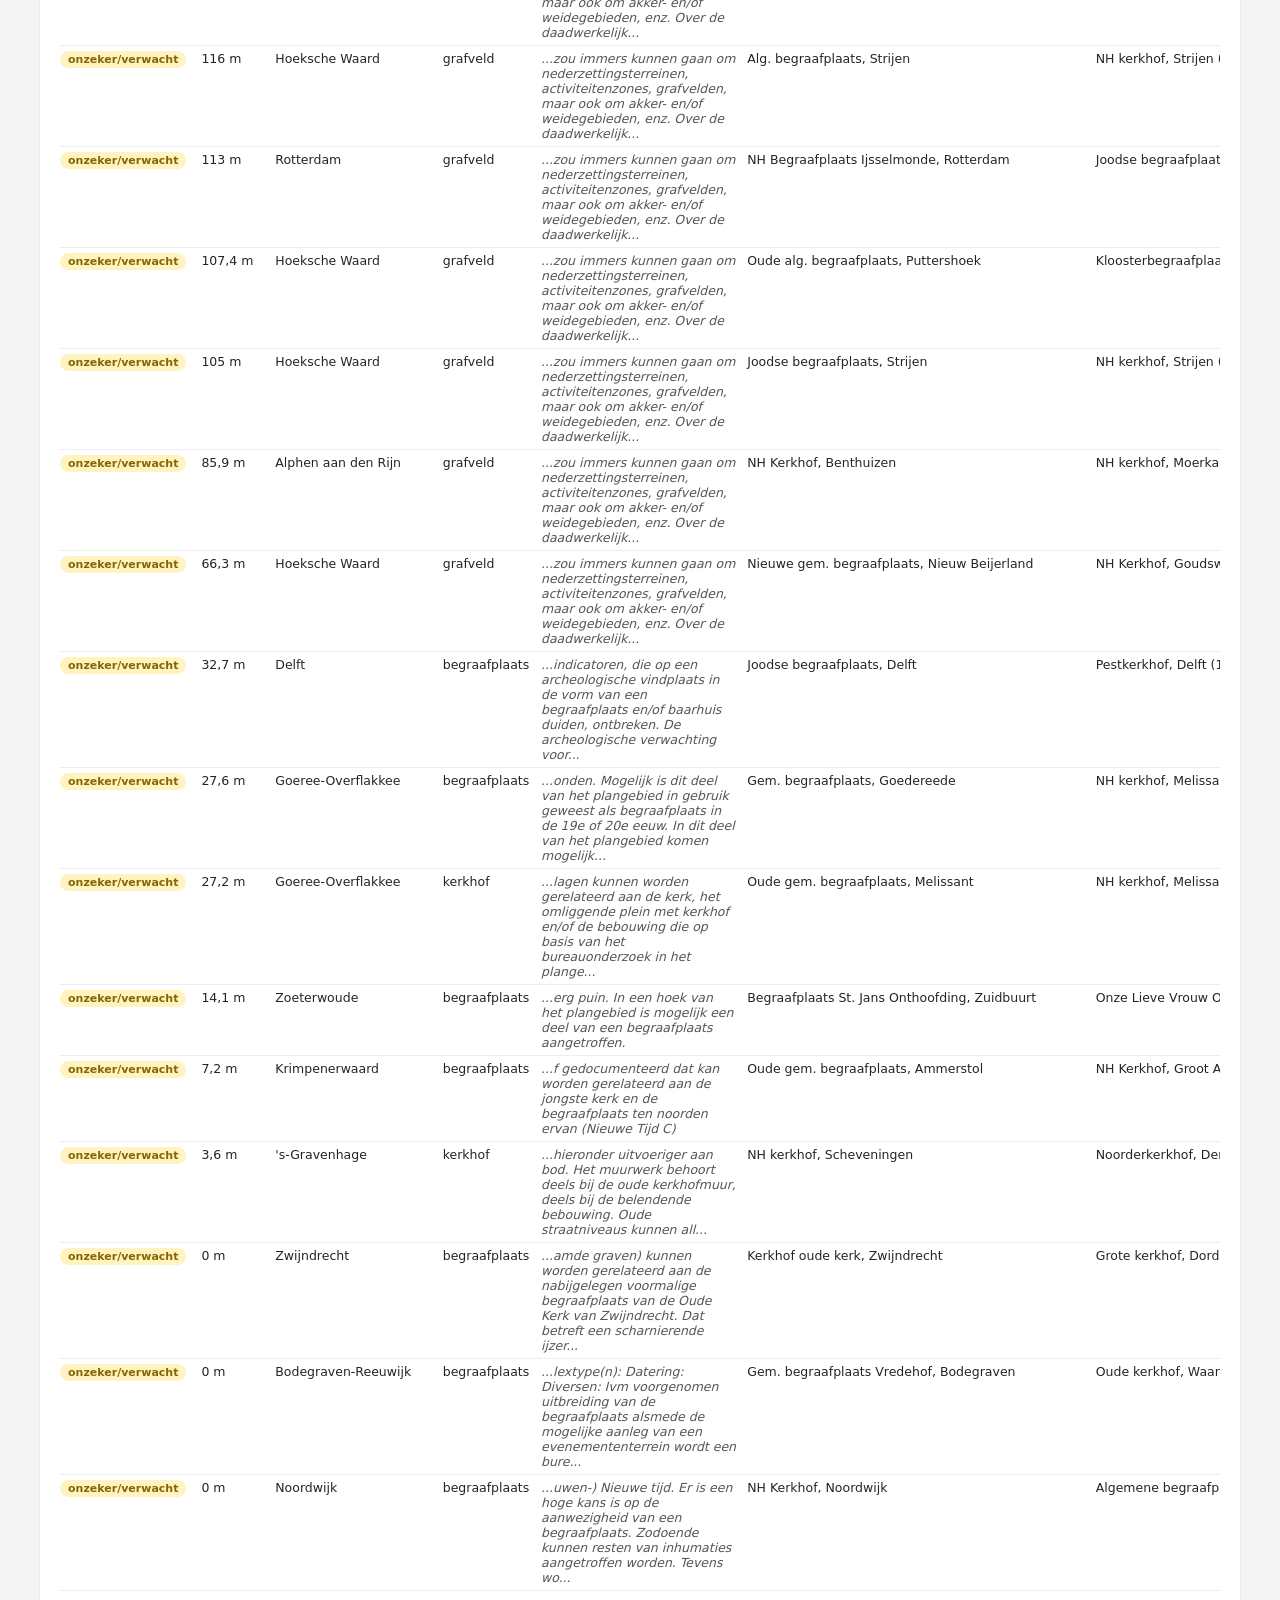
==== commit 3c0d220f: "chore: kennis kaarten" ====
--- a/src/kandidaten.html
+++ b/src/kandidaten.html
@@ -76,6 +76,12 @@
         indicatie) -- puur context: staat een kandidaat vlak bij zo'n punt, dan beschrijft de tekst waarschijnlijk
         gewoon die al bekende, verdwenen begraafplaats, geen nieuwe vondst.
       </p>
+      <p>
+        Bij elke kandidaat staat een link <strong>oude kaarten</strong>: het punt op historische kaarten (Bonnebladen,
+        Waterstaatskaart en andere, via <a href="https://allmaps.org/" target="_blank" rel="noopener">Allmaps</a>).
+        Staat daar een begraafplaats of kerkhofteken, dan is dat een aanwijzing; staat er niets, dan zegt dat weinig
+        (kleine terreinen vallen op de kaart weg). Zie <a href="methode.html#oude-kaarten">Methode</a>.
+      </p>
     </div>
 
     <section id="kandidaten-samenvatting"></section>
--- a/src/style.css
+++ b/src/style.css
@@ -695,3 +695,19 @@
 .kandidaten-table th {
   vertical-align: top;
 }
+
+/* Oude kaarten bij een punt (oude-kaarten.html): hergebruikt #map en #panel. */
+body.oude-kaarten h1 { font-size: 18px; margin: 4px 0 2px; }
+body.oude-kaarten .ok-nav, body.oude-kaarten .ok-naam { margin: 0 0 8px; }
+body.oude-kaarten .ok-naam { font-weight: 600; }
+body.oude-kaarten label { display: block; margin: 10px 0 2px; }
+body.oude-kaarten .ok-onder label { margin: 4px 0; }
+body.oude-kaarten select, body.oude-kaarten input[type="range"] { width: 100%; box-sizing: border-box; }
+body.oude-kaarten select { padding: 6px 8px; font-size: 13px; border: 1px solid #aaa; border-radius: 4px; }
+body.oude-kaarten .ok-onder { border: 0; padding: 0; margin: 10px 0 0; }
+body.oude-kaarten .ok-onder legend { padding: 0; }
+body.oude-kaarten #status.fout { color: #a00; }
+@media (max-width: 700px) {
+  body.oude-kaarten select { font-size: 16px; padding: 10px; }
+  body.oude-kaarten .ok-onder label { padding: 6px 0; }
+}
